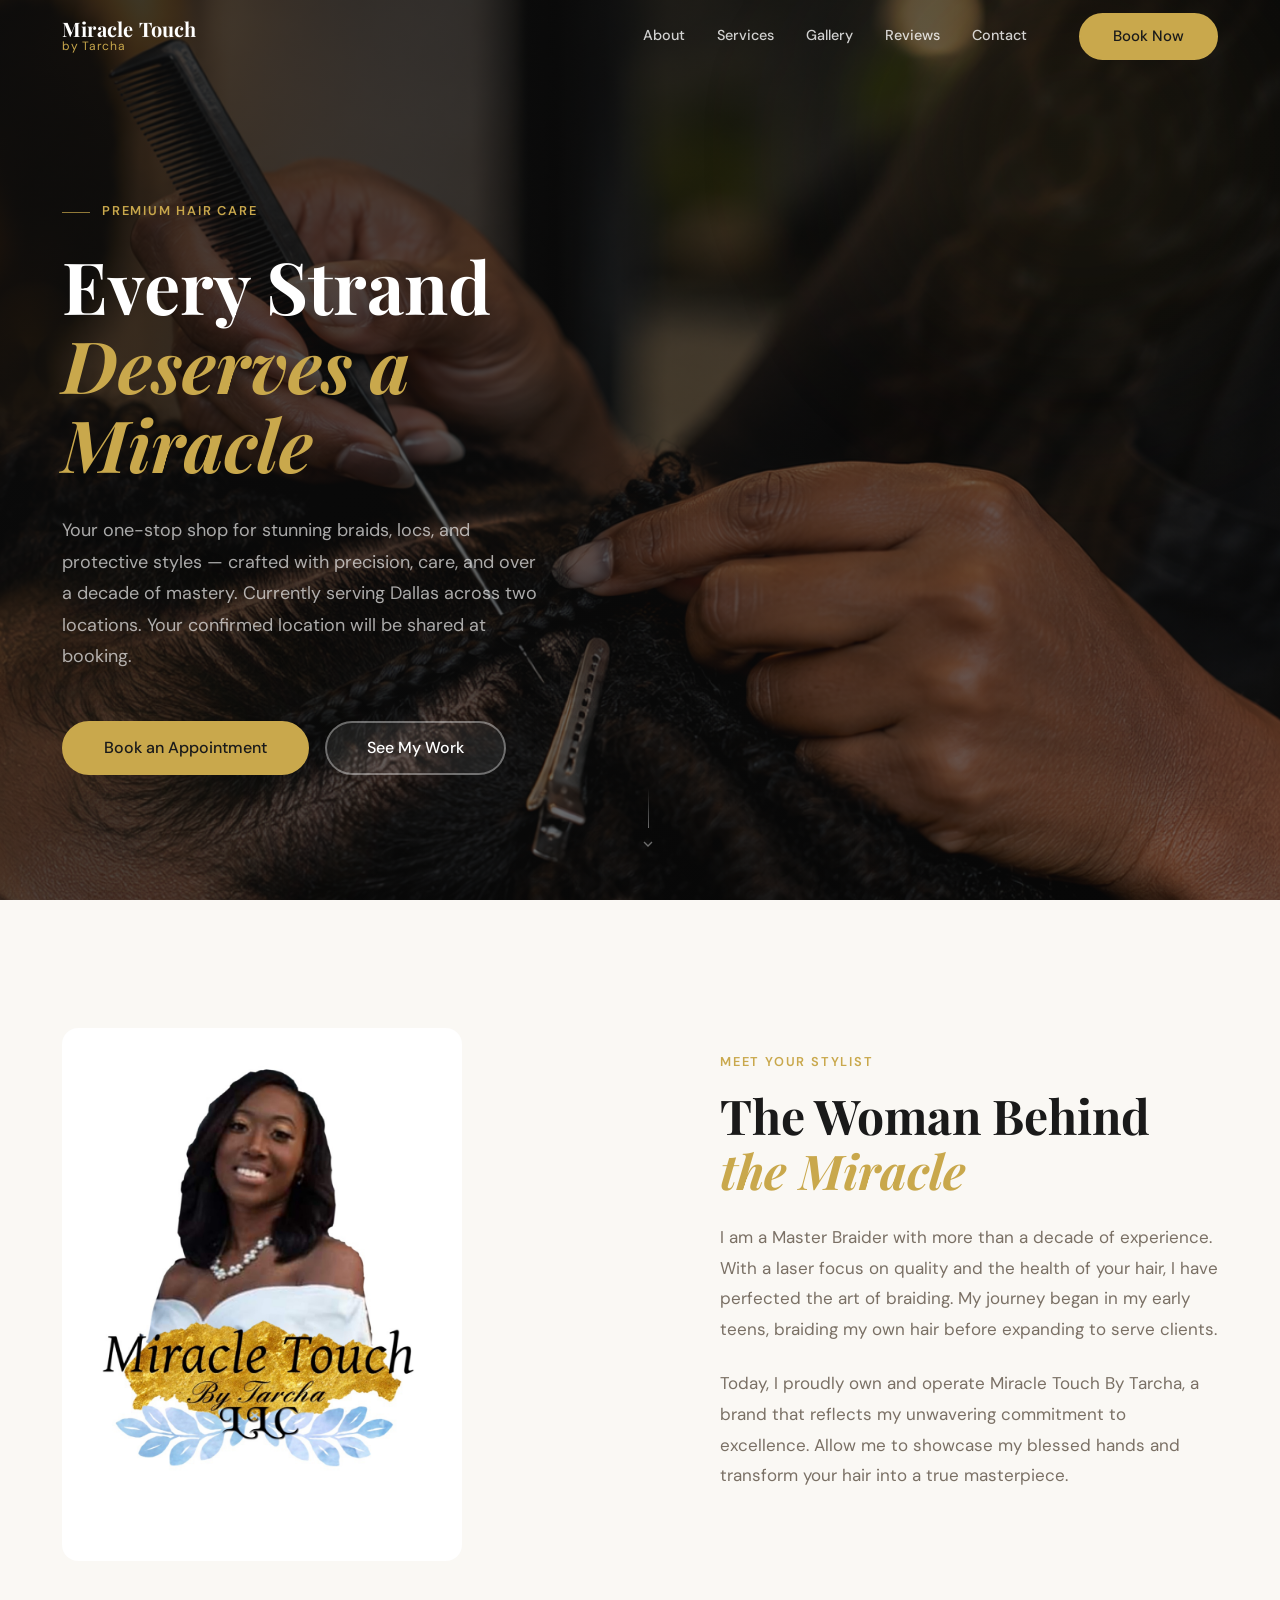
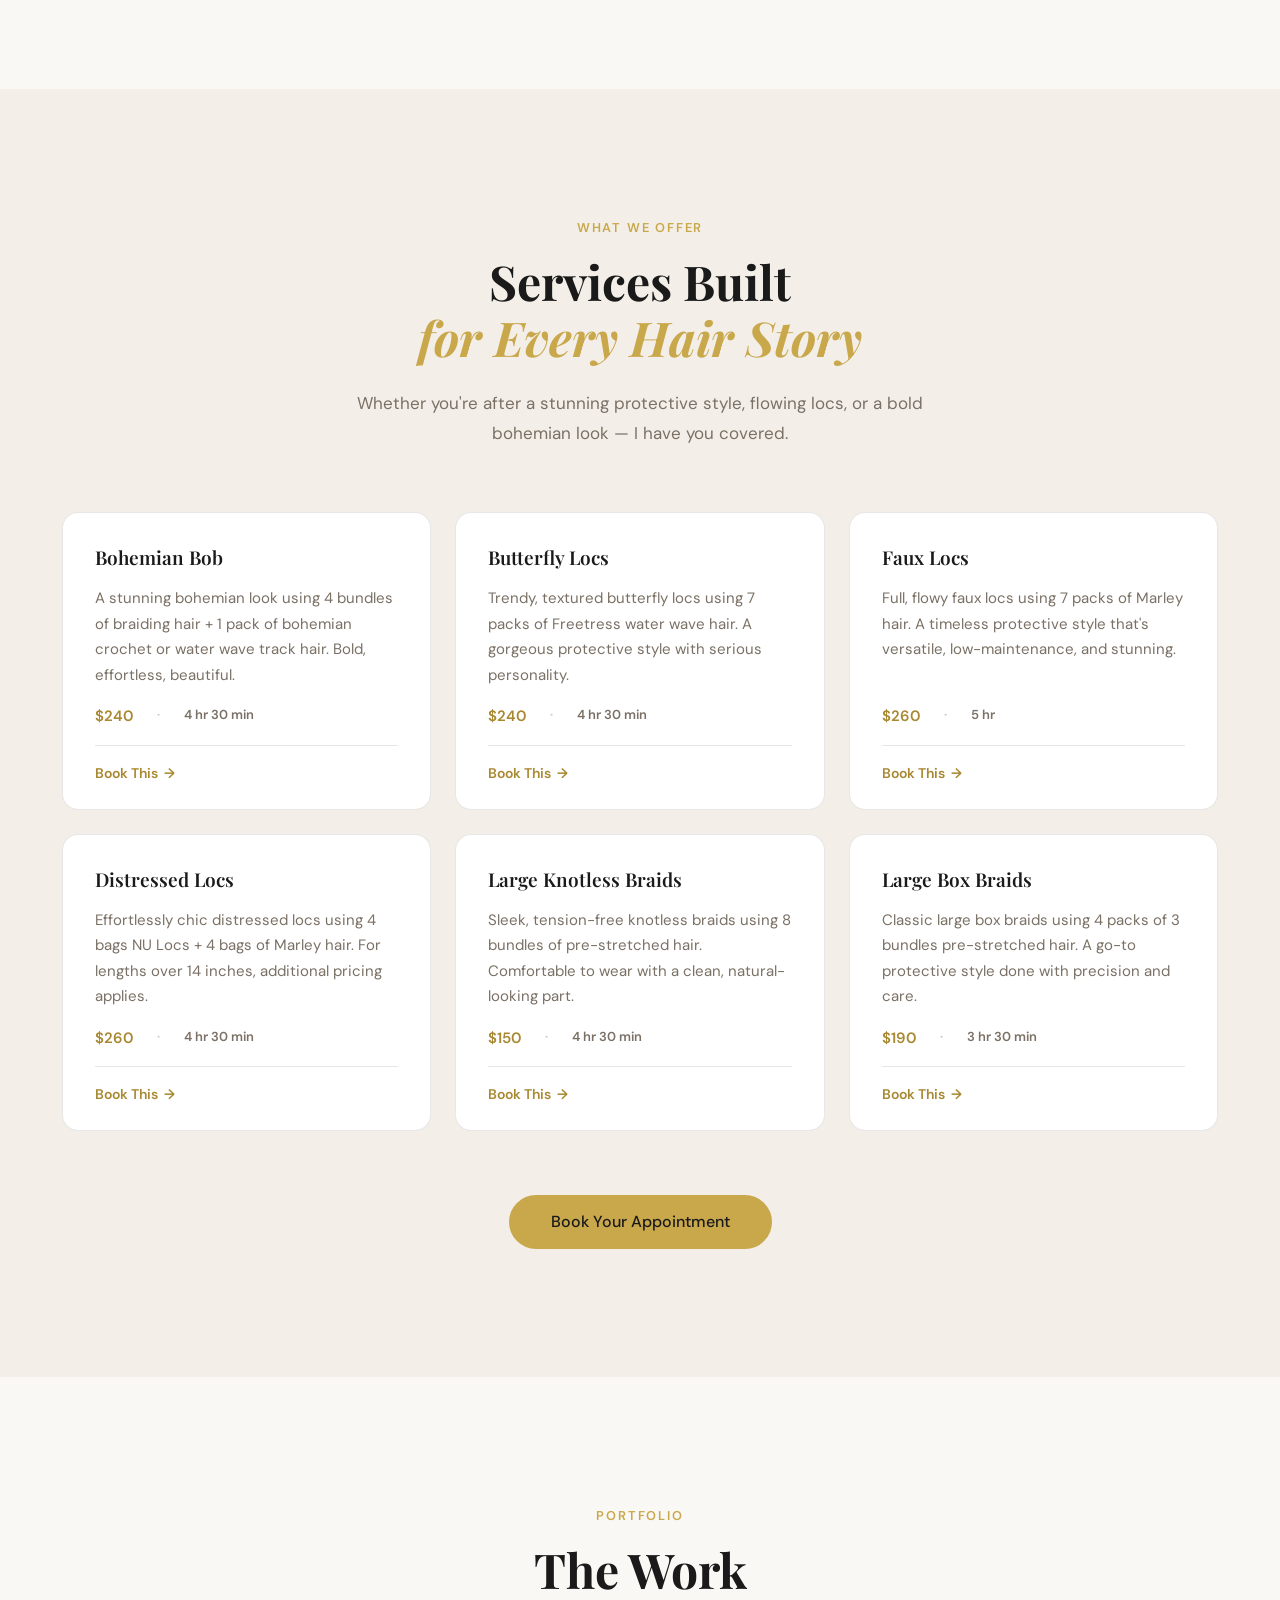
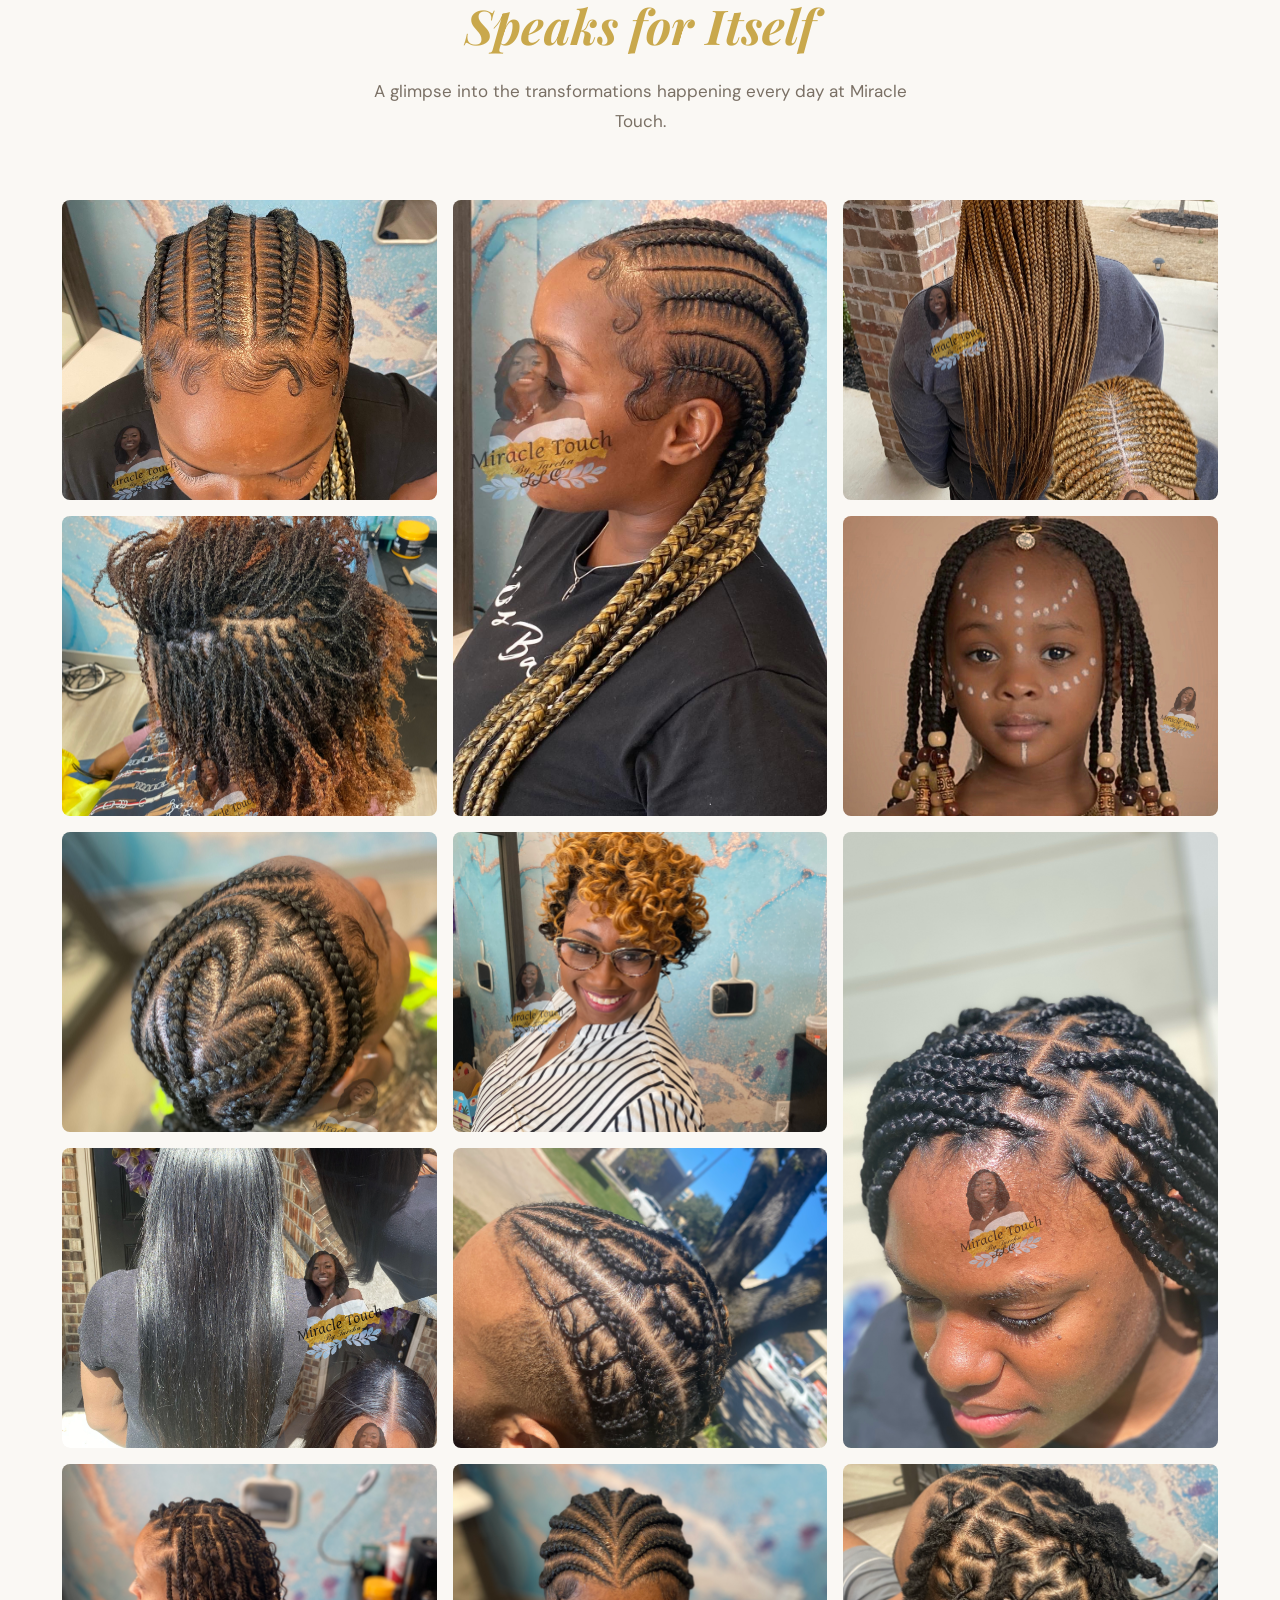
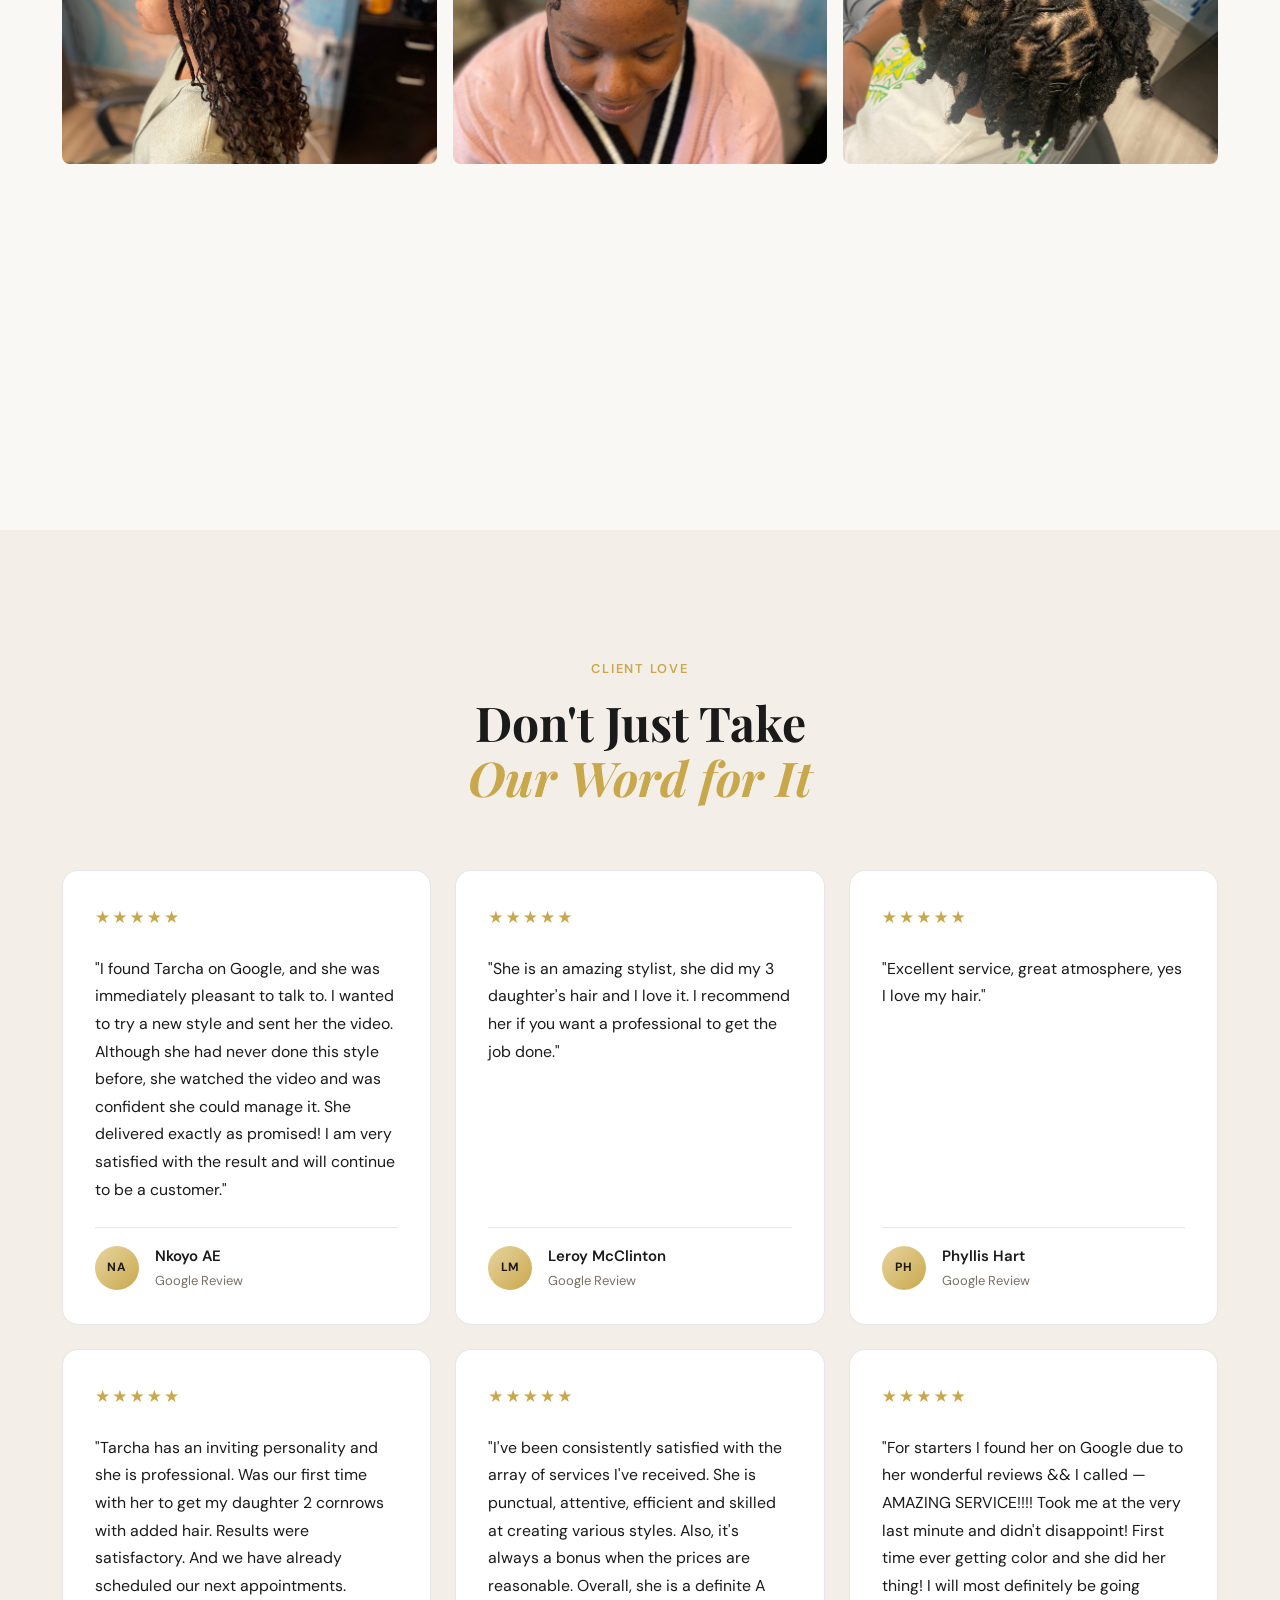
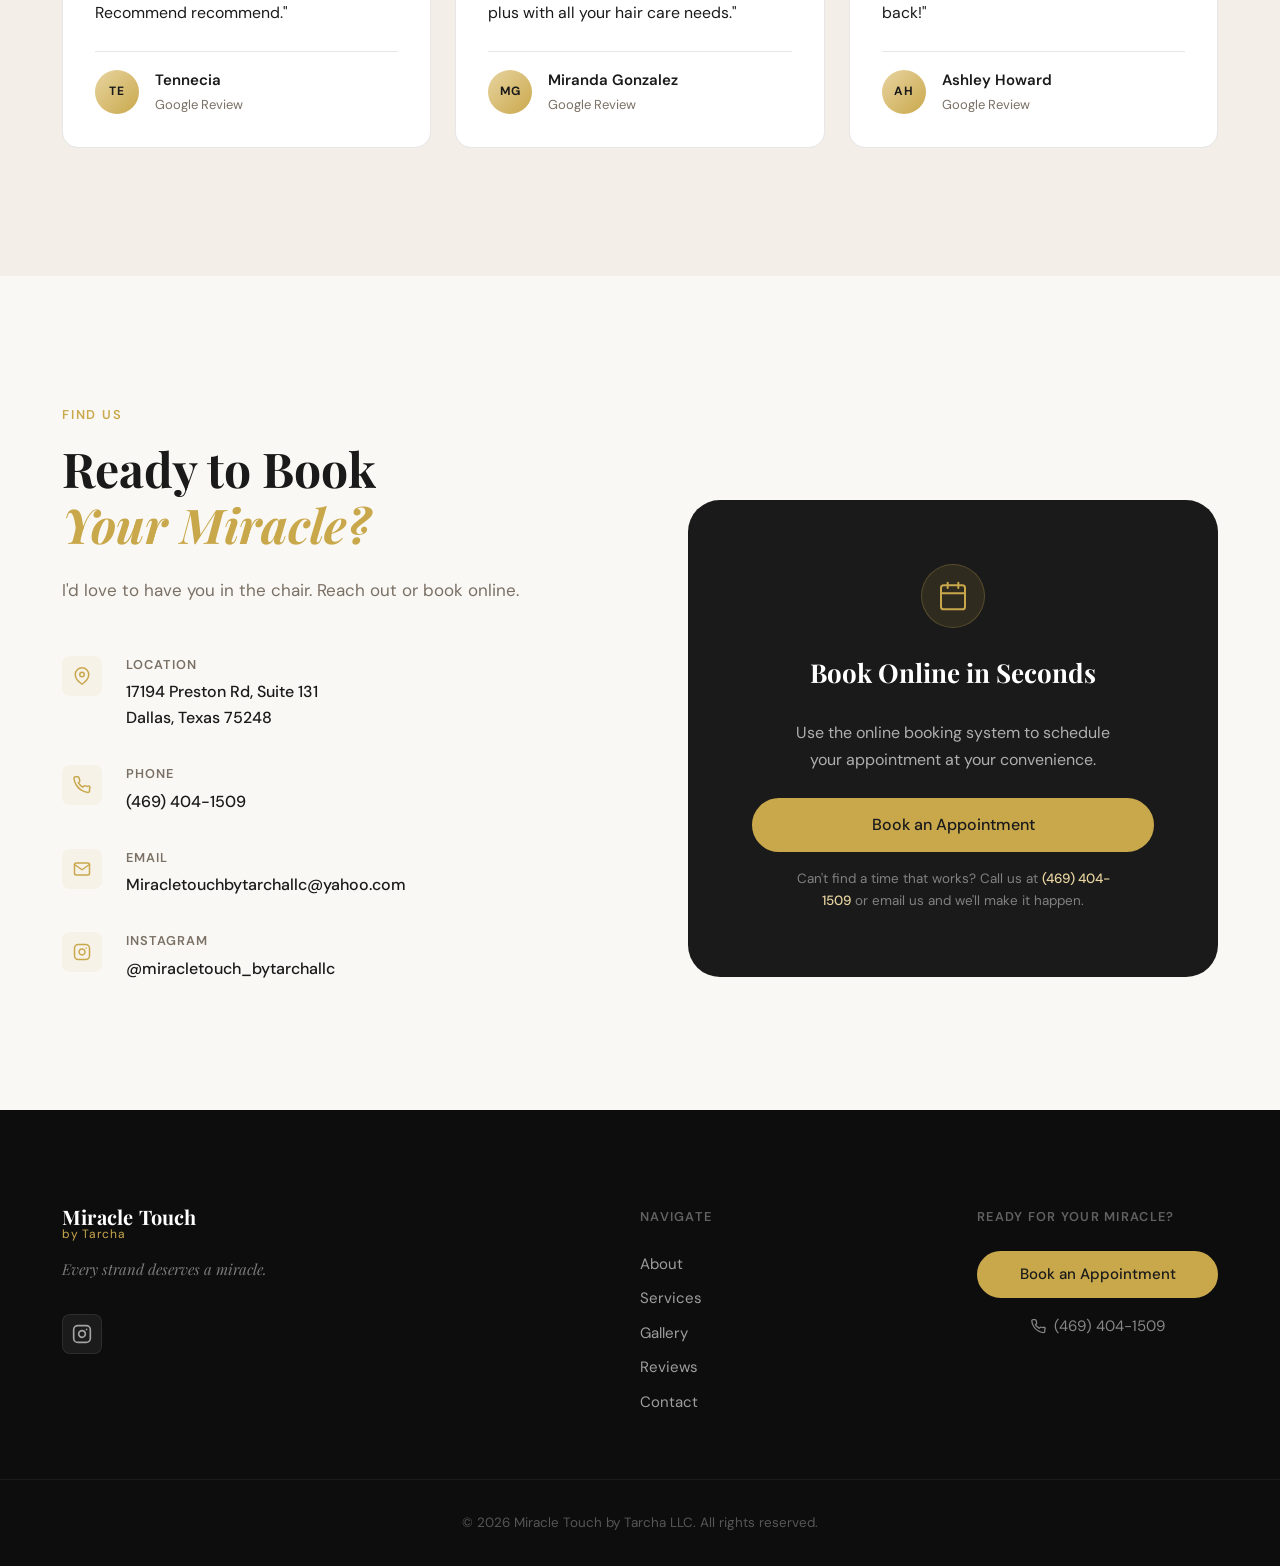
==== index.html @ d5fb94b2 "added site" ====
<!DOCTYPE html>
<html lang="en">
<head>
  <meta charset="UTF-8">
  <meta name="viewport" content="width=device-width, initial-scale=1.0">
  <meta name="description" content="Miracle Touch by Tarcha LLC — Premium hair salon in Dallas, TX. Expert cuts, color, braids &amp; more. Book your appointment today.">
  <title>Miracle Touch by Tarcha LLC | Hair Salon — Dallas, TX</title>
  <link rel="preconnect" href="https://fonts.googleapis.com">
  <link rel="preconnect" href="https://fonts.gstatic.com" crossorigin>
  <link href="https://fonts.googleapis.com/css2?family=Playfair+Display:ital,wght@0,400;0,600;0,700;1,400;1,600&family=DM+Sans:opsz,wght@9..40,300;9..40,400;9..40,500;9..40,600&display=swap" rel="stylesheet">
  <link rel="stylesheet" href="css/main.css">
</head>
<body>

  <!-- NAV -->
  <header class="nav" id="nav">
    <div class="nav__container container">
      <a href="#home" class="nav__logo">
        <span class="nav__logo-primary">Miracle Touch</span>
        <span class="nav__logo-sub">by Tarcha</span>
      </a>
      <nav class="nav__menu" id="nav-menu" aria-label="Main navigation">
        <ul class="nav__list">
          <li><a href="#about" class="nav__link">About</a></li>
          <li><a href="#services" class="nav__link">Services</a></li>
          <li><a href="#gallery" class="nav__link">Gallery</a></li>
          <li><a href="#testimonials" class="nav__link">Reviews</a></li>
          <li><a href="#contact" class="nav__link">Contact</a></li>
        </ul>
        <a href="https://book.squareup.com/appointments/03d19aoiflfs8i/location/LYVJ64PV642Y1/services?buttonTextColor=000000&color=e8b4b8&locale=en&referrer=so" class="btn btn--primary nav__cta" target="_blank" rel="noopener">Book Now</a>
      </nav>
      <button class="nav__hamburger" id="nav-toggle" aria-label="Open menu" aria-expanded="false" aria-controls="nav-menu">
        <span></span><span></span><span></span>
      </button>
    </div>
    <div class="nav__overlay" id="nav-overlay" aria-hidden="true"></div>
  </header>

  <main id="main-content">

    <!-- HERO -->
    <section class="hero" id="home" aria-label="Welcome">
      <div class="hero__bg" aria-hidden="true">
        <div class="hero__orb hero__orb--1"></div>
        <div class="hero__orb hero__orb--2"></div>
      </div>
      <div class="container hero__container">
        <div class="hero__content">
          <p class="hero__eyebrow">Premium Hair Care</p>
          <h1 class="hero__headline">
            Every Strand<br>
            <em>Deserves a Miracle</em>
          </h1>
          <p class="hero__sub">Your one-stop shop for stunning braids, locs, and protective styles — crafted with precision, care, and over a decade of mastery. Currently serving Dallas across two locations. Your confirmed location will be shared at booking.</p>
          <div class="hero__actions">
            <a href="https://book.squareup.com/appointments/03d19aoiflfs8i/location/LYVJ64PV642Y1/services?buttonTextColor=000000&color=e8b4b8&locale=en&referrer=so" class="btn btn--primary btn--lg" target="_blank" rel="noopener">Book an Appointment</a>
            <a href="#gallery" class="btn btn--ghost btn--lg">See My Work</a>
          </div>
        </div>
      </div>
      <a href="#about" class="hero__scroll" aria-label="Scroll to about section">
        <div class="hero__scroll-line"></div>
        <svg width="16" height="16" viewBox="0 0 24 24" fill="none" stroke="currentColor" stroke-width="2" aria-hidden="true">
          <polyline points="6 9 12 15 18 9"/>
        </svg>
      </a>
    </section>

    <!-- ABOUT -->
    <section class="about section" id="about">
      <div class="container about__container">
        <div class="about__visual fade-in">
          <div class="about__frame">
            <img src="images/gallery/miracletouch.jpg" alt="Tarcha, Master Braider and owner of Miracle Touch" class="about__photo">
          </div>
        </div>
        <div class="about__content fade-in">
          <span class="section__eyebrow">Meet Your Stylist</span>
          <h2 class="section__title">The Woman Behind<br><em>the Miracle</em></h2>
          <p class="about__text">I am a Master Braider with more than a decade of experience. With a laser focus on quality and the health of your hair, I have perfected the art of braiding. My journey began in my early teens, braiding my own hair before expanding to serve clients.</p>
          <p class="about__text">Today, I proudly own and operate Miracle Touch By Tarcha, a brand that reflects my unwavering commitment to excellence. Allow me to showcase my blessed hands and transform your hair into a true masterpiece.</p>
        </div>
      </div>
    </section>

    <!-- SERVICES -->
    <section class="services section section--alt" id="services">
      <div class="container">
        <div class="section__header fade-in">
          <span class="section__eyebrow">What We Offer</span>
          <h2 class="section__title">Services Built<br><em>for Every Hair Story</em></h2>
          <p class="section__sub">Whether you're after a stunning protective style, flowing locs, or a bold bohemian look — I have you covered.</p>
        </div>
        <div class="services__grid">

          <div class="service-card fade-in">
            <h3 class="service-card__title">Bohemian Bob</h3>
            <p class="service-card__desc">A stunning bohemian look using 4 bundles of braiding hair + 1 pack of bohemian crochet or water wave track hair. Bold, effortless, beautiful.</p>
            <div class="service-card__meta"><span>$240</span><span>4 hr 30 min</span></div>
            <a href="https://book.squareup.com/appointments/03d19aoiflfs8i/location/LYVJ64PV642Y1/services?buttonTextColor=000000&color=e8b4b8&locale=en&referrer=so" class="service-card__link" target="_blank" rel="noopener">Book This <span aria-hidden="true">→</span></a>
          </div>

          <div class="service-card fade-in">
            <h3 class="service-card__title">Butterfly Locs</h3>
            <p class="service-card__desc">Trendy, textured butterfly locs using 7 packs of Freetress water wave hair. A gorgeous protective style with serious personality.</p>
            <div class="service-card__meta"><span>$240</span><span>4 hr 30 min</span></div>
            <a href="https://book.squareup.com/appointments/03d19aoiflfs8i/location/LYVJ64PV642Y1/services?buttonTextColor=000000&color=e8b4b8&locale=en&referrer=so" class="service-card__link" target="_blank" rel="noopener">Book This <span aria-hidden="true">→</span></a>
          </div>

          <div class="service-card fade-in">
            <h3 class="service-card__title">Faux Locs</h3>
            <p class="service-card__desc">Full, flowy faux locs using 7 packs of Marley hair. A timeless protective style that's versatile, low-maintenance, and stunning.</p>
            <div class="service-card__meta"><span>$260</span><span>5 hr</span></div>
            <a href="https://book.squareup.com/appointments/03d19aoiflfs8i/location/LYVJ64PV642Y1/services?buttonTextColor=000000&color=e8b4b8&locale=en&referrer=so" class="service-card__link" target="_blank" rel="noopener">Book This <span aria-hidden="true">→</span></a>
          </div>

          <div class="service-card fade-in">
            <h3 class="service-card__title">Distressed Locs</h3>
            <p class="service-card__desc">Effortlessly chic distressed locs using 4 bags NU Locs + 4 bags of Marley hair. For lengths over 14 inches, additional pricing applies.</p>
            <div class="service-card__meta"><span>$260</span><span>4 hr 30 min</span></div>
            <a href="https://book.squareup.com/appointments/03d19aoiflfs8i/location/LYVJ64PV642Y1/services?buttonTextColor=000000&color=e8b4b8&locale=en&referrer=so" class="service-card__link" target="_blank" rel="noopener">Book This <span aria-hidden="true">→</span></a>
          </div>

          <div class="service-card fade-in">
            <h3 class="service-card__title">Large Knotless Braids</h3>
            <p class="service-card__desc">Sleek, tension-free knotless braids using 8 bundles of pre-stretched hair. Comfortable to wear with a clean, natural-looking part.</p>
            <div class="service-card__meta"><span>$150</span><span>4 hr 30 min</span></div>
            <a href="https://book.squareup.com/appointments/03d19aoiflfs8i/location/LYVJ64PV642Y1/services?buttonTextColor=000000&color=e8b4b8&locale=en&referrer=so" class="service-card__link" target="_blank" rel="noopener">Book This <span aria-hidden="true">→</span></a>
          </div>

          <div class="service-card fade-in">
            <h3 class="service-card__title">Large Box Braids</h3>
            <p class="service-card__desc">Classic large box braids using 4 packs of 3 bundles pre-stretched hair. A go-to protective style done with precision and care.</p>
            <div class="service-card__meta"><span>$190</span><span>3 hr 30 min</span></div>
            <a href="https://book.squareup.com/appointments/03d19aoiflfs8i/location/LYVJ64PV642Y1/services?buttonTextColor=000000&color=e8b4b8&locale=en&referrer=so" class="service-card__link" target="_blank" rel="noopener">Book This <span aria-hidden="true">→</span></a>
          </div>

        </div>
        <div class="services__footer fade-in">
          <a href="https://book.squareup.com/appointments/03d19aoiflfs8i/location/LYVJ64PV642Y1/services?buttonTextColor=000000&color=e8b4b8&locale=en&referrer=so" class="btn btn--primary btn--lg" target="_blank" rel="noopener">Book Your Appointment</a>
        </div>
      </div>
    </section>

    <!-- GALLERY -->
    <section class="gallery section" id="gallery">
      <div class="container">
        <div class="section__header fade-in">
          <span class="section__eyebrow">Portfolio</span>
          <h2 class="section__title">The Work<br><em>Speaks for Itself</em></h2>
          <p class="section__sub">A glimpse into the transformations happening every day at Miracle Touch.</p>
        </div>
        <div class="gallery__grid" id="gallery-grid">
          <div class="gallery__item">
            <img src="images/gallery/miracletouch1.jpeg" alt="Hair style by Miracle Touch" loading="lazy">
            <div class="gallery__overlay"><span>Style by Tarcha</span></div>
          </div>
          <div class="gallery__item gallery__item--tall">
            <img src="images/gallery/miracletouch2.jpeg" alt="Hair style by Miracle Touch" loading="lazy">
            <div class="gallery__overlay"><span>Style by Tarcha</span></div>
          </div>
          <div class="gallery__item">
            <img src="images/gallery/miracletouch3.jpeg" alt="Hair style by Miracle Touch" loading="lazy">
            <div class="gallery__overlay"><span>Style by Tarcha</span></div>
          </div>
          <div class="gallery__item">
            <img src="images/gallery/miracletouch4.jpeg" alt="Hair style by Miracle Touch" loading="lazy">
            <div class="gallery__overlay"><span>Style by Tarcha</span></div>
          </div>
          <div class="gallery__item">
            <img src="images/gallery/miracletouch5.jpeg" alt="Hair style by Miracle Touch" loading="lazy">
            <div class="gallery__overlay"><span>Style by Tarcha</span></div>
          </div>
          <div class="gallery__item">
            <img src="images/gallery/miracletouch6.jpeg" alt="Hair style by Miracle Touch" loading="lazy">
            <div class="gallery__overlay"><span>Style by Tarcha</span></div>
          </div>
          <div class="gallery__item">
            <img src="images/gallery/miracletouch7.jpeg" alt="Hair style by Miracle Touch" loading="lazy">
            <div class="gallery__overlay"><span>Style by Tarcha</span></div>
          </div>
          <div class="gallery__item gallery__item--tall">
            <img src="images/gallery/miracletouch8.jpeg" alt="Hair style by Miracle Touch" loading="lazy">
            <div class="gallery__overlay"><span>Style by Tarcha</span></div>
          </div>
          <div class="gallery__item">
            <img src="images/gallery/miracletouch9.jpeg" alt="Hair style by Miracle Touch" loading="lazy">
            <div class="gallery__overlay"><span>Style by Tarcha</span></div>
          </div>
          <div class="gallery__item">
            <img src="images/gallery/miracletouch10.jpeg" alt="Hair style by Miracle Touch" loading="lazy">
            <div class="gallery__overlay"><span>Style by Tarcha</span></div>
          </div>
          <div class="gallery__item">
            <img src="images/gallery/miracletouch11.jpeg" alt="Hair style by Miracle Touch" loading="lazy">
            <div class="gallery__overlay"><span>Style by Tarcha</span></div>
          </div>
          <div class="gallery__item">
            <img src="images/gallery/miracletouch12.jpeg" alt="Hair style by Miracle Touch" loading="lazy">
            <div class="gallery__overlay"><span>Style by Tarcha</span></div>
          </div>
          <div class="gallery__item">
            <img src="images/gallery/miracletouch13.jpeg" alt="Hair style by Miracle Touch" loading="lazy">
            <div class="gallery__overlay"><span>Style by Tarcha</span></div>
          </div>
        </div>
        <div class="gallery__footer fade-in">
          <a href="https://book.squareup.com/appointments/03d19aoiflfs8i/location/LYVJ64PV642Y1/services?buttonTextColor=000000&color=e8b4b8&locale=en&referrer=so" class="btn btn--primary btn--lg" target="_blank" rel="noopener">Book Your Appointment</a>
          <p>Follow us on Instagram for daily inspiration</p>
          <a href="https://www.instagram.com/miracletouch_bytarchallc/" class="btn btn--outline-dark" target="_blank" rel="noopener">@miracletouch_bytarchallc</a>
        </div>
      </div>
    </section>

    <!-- TESTIMONIALS -->
    <section class="testimonials section section--alt" id="testimonials">
      <div class="container">
        <div class="section__header fade-in">
          <span class="section__eyebrow">Client Love</span>
          <h2 class="section__title">Don't Just Take<br><em>Our Word for It</em></h2>
        </div>
        <div class="testimonials__grid">

          <article class="review-card fade-in">
            <div class="review-card__stars" aria-label="5 out of 5 stars">★★★★★</div>
            <blockquote>"I found Tarcha on Google, and she was immediately pleasant to talk to. I wanted to try a new style and sent her the video. Although she had never done this style before, she watched the video and was confident she could manage it. She delivered exactly as promised! I am very satisfied with the result and will continue to be a customer."</blockquote>
            <footer class="review-card__author">
              <div class="review-card__avatar" aria-hidden="true">NA</div>
              <div>
                <strong>Nkoyo AE</strong>
                <span>Google Review</span>
              </div>
            </footer>
          </article>

          <article class="review-card fade-in">
            <div class="review-card__stars" aria-label="5 out of 5 stars">★★★★★</div>
            <blockquote>"She is an amazing stylist, she did my 3 daughter's hair and I love it. I recommend her if you want a professional to get the job done."</blockquote>
            <footer class="review-card__author">
              <div class="review-card__avatar" aria-hidden="true">LM</div>
              <div>
                <strong>Leroy McClinton</strong>
                <span>Google Review</span>
              </div>
            </footer>
          </article>

          <article class="review-card fade-in">
            <div class="review-card__stars" aria-label="5 out of 5 stars">★★★★★</div>
            <blockquote>"Excellent service, great atmosphere, yes I love my hair."</blockquote>
            <footer class="review-card__author">
              <div class="review-card__avatar" aria-hidden="true">PH</div>
              <div>
                <strong>Phyllis Hart</strong>
                <span>Google Review</span>
              </div>
            </footer>
          </article>

          <article class="review-card fade-in">
            <div class="review-card__stars" aria-label="5 out of 5 stars">★★★★★</div>
            <blockquote>"Tarcha has an inviting personality and she is professional. Was our first time with her to get my daughter 2 cornrows with added hair. Results were satisfactory. And we have already scheduled our next appointments. Recommend recommend."</blockquote>
            <footer class="review-card__author">
              <div class="review-card__avatar" aria-hidden="true">TE</div>
              <div>
                <strong>Tennecia</strong>
                <span>Google Review</span>
              </div>
            </footer>
          </article>

          <article class="review-card fade-in">
            <div class="review-card__stars" aria-label="5 out of 5 stars">★★★★★</div>
            <blockquote>"I've been consistently satisfied with the array of services I've received. She is punctual, attentive, efficient and skilled at creating various styles. Also, it's always a bonus when the prices are reasonable. Overall, she is a definite A plus with all your hair care needs."</blockquote>
            <footer class="review-card__author">
              <div class="review-card__avatar" aria-hidden="true">MG</div>
              <div>
                <strong>Miranda Gonzalez</strong>
                <span>Google Review</span>
              </div>
            </footer>
          </article>

          <article class="review-card fade-in">
            <div class="review-card__stars" aria-label="5 out of 5 stars">★★★★★</div>
            <blockquote>"For starters I found her on Google due to her wonderful reviews &amp;&amp; I called — AMAZING SERVICE!!!! Took me at the very last minute and didn't disappoint! First time ever getting color and she did her thing! I will most definitely be going back!"</blockquote>
            <footer class="review-card__author">
              <div class="review-card__avatar" aria-hidden="true">AH</div>
              <div>
                <strong>Ashley Howard</strong>
                <span>Google Review</span>
              </div>
            </footer>
          </article>

        </div>
      </div>
    </section>

    <!-- CONTACT -->
    <section class="contact section" id="contact">
      <div class="container contact__container">

        <div class="contact__info fade-in">
          <span class="section__eyebrow">Find Us</span>
          <h2 class="section__title">Ready to Book<br><em>Your Miracle?</em></h2>
          <p class="contact__lead">I'd love to have you in the chair. Reach out or book online.</p>
          <ul class="contact__list">
            <li class="contact__item">
              <div class="contact__icon" aria-hidden="true">
                <svg width="18" height="18" viewBox="0 0 24 24" fill="none" stroke="currentColor" stroke-width="2" stroke-linecap="round" stroke-linejoin="round">
                  <path d="M21 10c0 7-9 13-9 13s-9-6-9-13a9 9 0 0 1 18 0z"/>
                  <circle cx="12" cy="10" r="3"/>
                </svg>
              </div>
              <div>
                <strong>Location</strong>
                <a href="https://maps.google.com/?q=17194+Preston+Rd+Suite+131+Dallas+TX+75248" target="_blank" rel="noopener">
                  17194 Preston Rd, Suite 131<br>Dallas, Texas 75248
                </a>
              </div>
            </li>
            <li class="contact__item">
              <div class="contact__icon" aria-hidden="true">
                <svg width="18" height="18" viewBox="0 0 24 24" fill="none" stroke="currentColor" stroke-width="2" stroke-linecap="round" stroke-linejoin="round">
                  <path d="M22 16.92v3a2 2 0 0 1-2.18 2 19.79 19.79 0 0 1-8.63-3.07A19.5 19.5 0 0 1 4.39 12a19.79 19.79 0 0 1-3.07-8.67A2 2 0 0 1 3.22 1h3a2 2 0 0 1 2 1.72c.127.96.361 1.903.7 2.81a2 2 0 0 1-.45 2.11L7.09 8.91a16 16 0 0 0 6 6l1.27-1.27a2 2 0 0 1 2.11-.45c.907.339 1.85.573 2.81.7A2 2 0 0 1 22 16.92z"/>
                </svg>
              </div>
              <div>
                <strong>Phone</strong>
                <a href="tel:+14694041509">(469) 404-1509</a>
              </div>
            </li>
            <li class="contact__item">
              <div class="contact__icon" aria-hidden="true">
                <svg width="18" height="18" viewBox="0 0 24 24" fill="none" stroke="currentColor" stroke-width="2" stroke-linecap="round" stroke-linejoin="round">
                  <path d="M4 4h16c1.1 0 2 .9 2 2v12c0 1.1-.9 2-2 2H4c-1.1 0-2-.9-2-2V6c0-1.1.9-2 2-2z"/>
                  <polyline points="22,6 12,13 2,6"/>
                </svg>
              </div>
              <div>
                <strong>Email</strong>
                <a href="mailto:Miracletouchbytarchallc@yahoo.com">Miracletouchbytarchallc@yahoo.com</a>
              </div>
            </li>
            <li class="contact__item">
              <div class="contact__icon" aria-hidden="true">
                <svg width="18" height="18" viewBox="0 0 24 24" fill="none" stroke="currentColor" stroke-width="2" stroke-linecap="round" stroke-linejoin="round">
                  <rect x="2" y="2" width="20" height="20" rx="5" ry="5"/>
                  <path d="M16 11.37A4 4 0 1 1 12.63 8 4 4 0 0 1 16 11.37z"/>
                  <line x1="17.5" y1="6.5" x2="17.51" y2="6.5"/>
                </svg>
              </div>
              <div>
                <strong>Instagram</strong>
                <a href="https://www.instagram.com/miracletouch_bytarchallc/" target="_blank" rel="noopener">@miracletouch_bytarchallc</a>
              </div>
            </li>
          </ul>
        </div>

        <div class="contact__book fade-in">
          <div class="contact__book-card">
            <div class="contact__book-icon" aria-hidden="true">
              <svg width="32" height="32" viewBox="0 0 24 24" fill="none" stroke="currentColor" stroke-width="1.5" stroke-linecap="round" stroke-linejoin="round">
                <rect x="3" y="4" width="18" height="18" rx="2" ry="2"/>
                <line x1="16" y1="2" x2="16" y2="6"/>
                <line x1="8" y1="2" x2="8" y2="6"/>
                <line x1="3" y1="10" x2="21" y2="10"/>
              </svg>
            </div>
            <h3>Book Online in Seconds</h3>
            <p>Use the online booking system to schedule your appointment at your convenience.</p>
            <a href="https://book.squareup.com/appointments/03d19aoiflfs8i/location/LYVJ64PV642Y1/services?buttonTextColor=000000&color=e8b4b8&locale=en&referrer=so" class="btn btn--primary btn--lg btn--block" target="_blank" rel="noopener">Book an Appointment</a>
            <p class="contact__book-note">Can't find a time that works? Call us at <a href="tel:+14694041509">(469) 404-1509</a> or email us and we'll make it happen.</p>
          </div>
        </div>

      </div>
    </section>

  </main>

  <!-- FOOTER -->
  <footer class="footer" role="contentinfo">
    <div class="footer__main">
      <div class="container footer__container">
        <div class="footer__brand">
          <a href="#home" class="footer__logo">
            <span class="nav__logo-primary">Miracle Touch</span>
            <span class="nav__logo-sub">by Tarcha</span>
          </a>
          <p class="footer__tagline">Every strand deserves a miracle.</p>
          <div class="footer__social">
            <a href="https://www.instagram.com/miracletouch_bytarchallc/" target="_blank" rel="noopener" aria-label="Miracle Touch on Instagram">
              <svg width="20" height="20" viewBox="0 0 24 24" fill="none" stroke="currentColor" stroke-width="2" stroke-linecap="round" stroke-linejoin="round" aria-hidden="true">
                <rect x="2" y="2" width="20" height="20" rx="5" ry="5"/>
                <path d="M16 11.37A4 4 0 1 1 12.63 8 4 4 0 0 1 16 11.37z"/>
                <line x1="17.5" y1="6.5" x2="17.51" y2="6.5"/>
              </svg>
            </a>
          </div>
        </div>
        <nav class="footer__nav" aria-label="Footer navigation">
          <h4>Navigate</h4>
          <ul>
            <li><a href="#about">About</a></li>
            <li><a href="#services">Services</a></li>
            <li><a href="#gallery">Gallery</a></li>
            <li><a href="#testimonials">Reviews</a></li>
            <li><a href="#contact">Contact</a></li>
          </ul>
        </nav>
        <div class="footer__cta">
          <h4>Ready for your miracle?</h4>
          <a href="https://book.squareup.com/appointments/03d19aoiflfs8i/location/LYVJ64PV642Y1/services?buttonTextColor=000000&color=e8b4b8&locale=en&referrer=so" class="btn btn--primary" target="_blank" rel="noopener">Book an Appointment</a>
          <a href="tel:+14694041509" class="footer__phone">
            <svg width="15" height="15" viewBox="0 0 24 24" fill="none" stroke="currentColor" stroke-width="2" stroke-linecap="round" stroke-linejoin="round" aria-hidden="true">
              <path d="M22 16.92v3a2 2 0 0 1-2.18 2 19.79 19.79 0 0 1-8.63-3.07A19.5 19.5 0 0 1 4.39 12a19.79 19.79 0 0 1-3.07-8.67A2 2 0 0 1 3.22 1h3a2 2 0 0 1 2 1.72c.127.96.361 1.903.7 2.81a2 2 0 0 1-.45 2.11L7.09 8.91a16 16 0 0 0 6 6l1.27-1.27a2 2 0 0 1 2.11-.45c.907.339 1.85.573 2.81.7A2 2 0 0 1 22 16.92z"/>
            </svg>
            (469) 404-1509
          </a>
        </div>
      </div>
    </div>
    <div class="footer__bottom">
      <div class="container">
        <p>&copy; 2026 Miracle Touch by Tarcha LLC. All rights reserved.</p>
      </div>
    </div>
  </footer>

  <!-- LIGHTBOX -->
  <div class="lightbox" id="lightbox" role="dialog" aria-modal="true" aria-label="Image viewer" hidden>
    <button class="lightbox__close" id="lightbox-close" aria-label="Close image viewer">
      <svg width="22" height="22" viewBox="0 0 24 24" fill="none" stroke="currentColor" stroke-width="2.5" aria-hidden="true">
        <line x1="18" y1="6" x2="6" y2="18"/><line x1="6" y1="6" x2="18" y2="18"/>
      </svg>
    </button>
    <figure class="lightbox__figure">
      <img class="lightbox__img" id="lightbox-img" src="" alt="">
      <figcaption class="lightbox__caption" id="lightbox-caption"></figcaption>
    </figure>
  </div>
  <div class="lightbox__backdrop" id="lightbox-backdrop" hidden></div>

  <script src="js/gallery.js"></script>
  <script src="js/main.js"></script>
</body>
</html>
---- css/main.css ----
﻿*,*::before,*::after{box-sizing:border-box;margin:0;padding:0}html{scroll-behavior:smooth;-webkit-text-size-adjust:100%}body{font-family:"DM Sans",system-ui,-apple-system,sans-serif;font-size:1rem;line-height:1.65;color:#1a1a1a;background:#faf8f4;-webkit-font-smoothing:antialiased;-moz-osx-font-smoothing:grayscale;overflow-x:hidden}img{display:block;max-width:100%;height:auto}a{color:inherit;text-decoration:none;transition:color 180ms ease}ul,ol{list-style:none}button{font-family:inherit;border:none;background:none;cursor:pointer}.container{max-width:1220px;margin:0 auto;padding:0 clamp(1.25rem,4vw,2rem)}.section{padding:6rem 0}@media(min-width: 1024px){.section{padding:8rem 0}}.section--alt{background:#f3efe8}.section__eyebrow{display:block;font-size:.8rem;font-weight:600;letter-spacing:.14em;text-transform:uppercase;color:#c9a84c;margin-bottom:1rem}.section__title{font-family:"Playfair Display",Georgia,serif;font-size:clamp(2rem,4vw,3rem);font-weight:700;line-height:1.15;color:#1a1a1a;margin-bottom:1.5rem}.section__title em{font-style:italic;color:#c9a84c}.section__sub{font-size:1.0625rem;color:#7a7065;line-height:1.75;max-width:580px}.section__header{text-align:center;margin-bottom:clamp(3rem,5vw,4.5rem)}.section__header .section__sub{margin:0 auto}.btn{display:inline-flex;align-items:center;justify-content:center;gap:.5rem;padding:.875rem 2rem;border-radius:9999px;font-family:"DM Sans",system-ui,-apple-system,sans-serif;font-size:.9375rem;font-weight:500;line-height:1;text-decoration:none;cursor:pointer;border:2px solid rgba(0,0,0,0);transition:background 300ms ease,color 300ms ease,border-color 300ms ease,transform 300ms ease,box-shadow 300ms ease;white-space:nowrap}.btn:focus-visible{outline:3px solid #c9a84c;outline-offset:3px}.btn--primary{background:#c9a84c;color:#1a1a1a;border-color:#c9a84c}.btn--primary:hover{background:#a88830;border-color:#a88830;transform:translateY(-2px);box-shadow:0 8px 24px rgba(201,168,76,.35)}.btn--ghost{background:hsla(0,0%,100%,.08);color:#fff;border-color:hsla(0,0%,100%,.35)}.btn--ghost:hover{background:hsla(0,0%,100%,.16);border-color:hsla(0,0%,100%,.6);transform:translateY(-2px)}.btn--outline-dark{background:rgba(0,0,0,0);color:#1a1a1a;border-color:rgba(26,26,26,.1)}.btn--outline-dark:hover{border-color:#c9a84c;color:#a88830;transform:translateY(-2px)}.btn--lg{padding:1.0625rem 2.5rem;font-size:1rem}.btn--block{width:100%}@keyframes spin-slow{from{transform:translate(-50%, -50%) rotate(0deg)}to{transform:translate(-50%, -50%) rotate(360deg)}}@keyframes fade-up{from{opacity:0;transform:translateY(24px)}to{opacity:1;transform:translateY(0)}}@keyframes hero-entrance{from{opacity:0;transform:translateY(16px)}to{opacity:1;transform:translateY(0)}}.hero__eyebrow{animation:hero-entrance .6s ease .1s both}.hero__headline{animation:hero-entrance .6s ease .25s both}.hero__sub{animation:hero-entrance .6s ease .4s both}.hero__actions{animation:hero-entrance .6s ease .55s both}.hero__visual{animation:hero-entrance .8s ease .3s both}.hero__scroll{animation:hero-entrance .6s ease .8s both}.fade-in{opacity:0;transform:translateY(20px);transition:opacity .55s ease,transform .55s ease}.fade-in:nth-child(1){transition-delay:0s}.fade-in:nth-child(2){transition-delay:0.08s}.fade-in:nth-child(3){transition-delay:0.16s}.fade-in:nth-child(4){transition-delay:0.24s}.fade-in:nth-child(5){transition-delay:0.32s}.fade-in:nth-child(6){transition-delay:0.4s}.fade-in:nth-child(7){transition-delay:0.48s}.fade-in:nth-child(8){transition-delay:0.56s}.fade-in.is-visible{opacity:1;transform:translateY(0)}@media(prefers-reduced-motion: reduce){.fade-in,.hero__eyebrow,.hero__headline,.hero__sub,.hero__actions,.hero__visual,.hero__scroll{animation:none;opacity:1;transform:none;transition:none}.hero__ring{animation:none}}.nav{position:fixed;top:0;left:0;right:0;z-index:100;height:72px;transition:height 300ms ease,background 300ms ease,box-shadow 300ms ease}.nav::before{content:"";position:absolute;inset:0;width:100%;height:100%;background:rgba(0,0,0,0);transition:background 300ms ease,backdrop-filter 300ms ease}.nav.is-scrolled{height:60px}.nav.is-scrolled::before{background:rgba(13,13,13,.92);backdrop-filter:blur(12px);-webkit-backdrop-filter:blur(12px);box-shadow:0 1px 0 rgba(201,168,76,.12),0 4px 24px rgba(13,13,13,.3)}.nav__container{position:relative;z-index:1;display:flex;align-items:center;justify-content:space-between;height:100%}.nav__logo{display:flex;flex-direction:column;line-height:1.1;text-decoration:none}.nav__logo-primary{font-family:"Playfair Display",Georgia,serif;font-size:1.25rem;font-weight:700;color:#fff;letter-spacing:.01em}.nav__logo-sub{font-size:.75rem;font-weight:400;color:#c9a84c;letter-spacing:.06em}.nav__menu{display:none;align-items:center;gap:2rem}@media(min-width: 1024px){.nav__menu{display:flex}}.nav__list{display:flex;align-items:center;gap:.5rem}.nav__link{display:block;padding:.5rem .75rem;font-size:.9rem;font-weight:500;color:hsla(0,0%,100%,.8);border-radius:4px;transition:color 180ms ease,background 180ms ease}.nav__link:hover{color:#fff;background:hsla(0,0%,100%,.06)}.nav__cta{margin-left:.5rem}.nav__hamburger{display:flex;flex-direction:column;justify-content:center;gap:5px;width:40px;height:40px;padding:8px;border-radius:4px;transition:background 180ms ease;position:relative;z-index:110}@media(min-width: 1024px){.nav__hamburger{display:none}}.nav__hamburger span{display:block;width:100%;height:2px;background:#fff;border-radius:2px;transition:transform 300ms ease,opacity 300ms ease,width 300ms ease;transform-origin:center}.nav__hamburger:hover{background:hsla(0,0%,100%,.08)}.nav__hamburger[aria-expanded=true] span:nth-child(1){transform:translateY(7px) rotate(45deg)}.nav__hamburger[aria-expanded=true] span:nth-child(2){opacity:0;transform:scaleX(0)}.nav__hamburger[aria-expanded=true] span:nth-child(3){transform:translateY(-7px) rotate(-45deg)}.nav__overlay{display:none;position:fixed;inset:0;background:rgba(13,13,13,.6);z-index:98;backdrop-filter:blur(2px);-webkit-backdrop-filter:blur(2px)}.nav__overlay.is-active{display:block}@media(max-width: 1023px){.nav__menu{display:flex;flex-direction:column;align-items:flex-start;gap:.5rem;position:fixed;top:0;right:0;bottom:0;width:min(320px,85vw);background:#0d0d0d;border-left:1px solid rgba(201,168,76,.15);padding:calc(72px + 2rem) 2rem 2rem;z-index:99;transform:translateX(100%);transition:transform 500ms ease cubic-bezier(0.4, 0, 0.2, 1)}.nav__menu.is-open{transform:translateX(0)}.nav__list{flex-direction:column;align-items:flex-start;gap:0;width:100%}.nav__link{display:block;width:100%;padding:.875rem .5rem;font-size:1.0625rem;color:hsla(0,0%,100%,.85);border-bottom:1px solid hsla(0,0%,100%,.06);border-radius:0}.nav__link:hover{background:rgba(0,0,0,0);color:#c9a84c}.nav__cta{margin:2rem 0 0;width:100%;justify-content:center}}.hero{position:relative;min-height:100svh;display:flex;align-items:center;background:#0d0d0d url("../images/gallery/braidinghero.png") center center/cover no-repeat;overflow:hidden;padding-top:72px}.hero::after{content:"";position:absolute;inset:0;width:100%;height:100%;background:linear-gradient(135deg, rgba(13, 13, 13, 0.82) 0%, rgba(13, 13, 13, 0.65) 50%, rgba(13, 13, 13, 0.5) 100%);z-index:1}.hero__bg{position:absolute;inset:0;width:100%;height:100%;pointer-events:none;z-index:2}.hero__orb{position:absolute;border-radius:50%;filter:blur(80px)}.hero__orb--1{width:600px;height:600px;top:-150px;right:-100px;background:radial-gradient(circle, rgba(201, 168, 76, 0.12) 0%, transparent 70%)}.hero__orb--2{width:400px;height:400px;bottom:-100px;left:-80px;background:radial-gradient(circle, rgba(201, 168, 76, 0.07) 0%, transparent 70%)}.hero__container{position:relative;z-index:3;display:grid;grid-template-columns:1fr;gap:4rem;padding-top:4rem;padding-bottom:4rem}@media(min-width: 1024px){.hero__container{grid-template-columns:1fr 1fr;align-items:center;padding-top:6rem;padding-bottom:6rem}}.hero__eyebrow{display:inline-block;font-size:.8rem;font-weight:600;letter-spacing:.14em;text-transform:uppercase;color:#c9a84c;margin-bottom:1.5rem}.hero__eyebrow::before{content:"";display:inline-block;width:28px;height:1px;background:#c9a84c;vertical-align:middle;margin-right:.75rem;opacity:.7}.hero__headline{font-family:"Playfair Display",Georgia,serif;font-size:clamp(2.5rem,6vw,4.5rem);font-weight:700;line-height:1.1;color:#fff;margin-bottom:2rem}.hero__headline em{font-style:italic;color:#c9a84c;display:block}.hero__sub{font-size:clamp(1rem,1.5vw,1.125rem);color:hsla(0,0%,100%,.65);line-height:1.75;max-width:480px;margin-bottom:3rem}.hero__actions{display:flex;flex-wrap:wrap;gap:1rem}.hero__visual{display:none;position:relative;width:100%;aspect-ratio:1;max-width:420px;margin:0 auto}@media(min-width: 1024px){.hero__visual{display:block}}.hero__ring{position:absolute;border-radius:50%;border:1px solid rgba(201,168,76,.2);top:50%;left:50%;transform:translate(-50%, -50%);animation:spin-slow linear infinite}.hero__ring--outer{width:400px;height:400px;animation-duration:40s}.hero__ring--mid{width:280px;height:280px;border-color:rgba(201,168,76,.3);animation-duration:28s;animation-direction:reverse}.hero__ring--inner{width:170px;height:170px;border-color:rgba(201,168,76,.5);background:radial-gradient(circle, rgba(201, 168, 76, 0.08) 0%, transparent 70%);animation-duration:18s}.hero__initials{position:absolute;top:50%;left:50%;transform:translate(-50%, -50%);font-family:"Playfair Display",Georgia,serif;font-size:3.5rem;font-weight:700;color:rgba(201,168,76,.5);letter-spacing:.08em;user-select:none}.hero__scroll{position:absolute;bottom:3rem;left:50%;transform:translateX(-50%);display:flex;flex-direction:column;align-items:center;gap:.5rem;color:hsla(0,0%,100%,.4);z-index:3;transition:color 300ms ease}.hero__scroll:hover{color:#c9a84c}.hero__scroll-line{width:1px;height:40px;background:linear-gradient(to bottom, transparent, rgba(255, 255, 255, 0.4))}.about__container{display:grid;grid-template-columns:1fr;gap:4rem;align-items:center}@media(min-width: 1024px){.about__container{grid-template-columns:1fr 1fr;gap:6rem}}.about__visual{display:flex;justify-content:center}@media(min-width: 1024px){.about__visual{justify-content:flex-start}}.about__frame{position:relative;width:100%;max-width:400px}.about__photo-placeholder{width:100%;aspect-ratio:3/4;background:linear-gradient(145deg, #1C1409 0%, #2C1F08 60%, #1A1A1A 100%);border-radius:16px;display:flex;align-items:center;justify-content:center;overflow:hidden;border:1px solid rgba(201,168,76,.15)}.about__photo-placeholder span{font-family:"Playfair Display",Georgia,serif;font-size:clamp(6rem,15vw,10rem);font-weight:700;color:rgba(201,168,76,.18);user-select:none;line-height:1}.about__photo{width:100%;aspect-ratio:3/4;object-fit:cover;border-radius:16px}.about__badge{position:absolute;bottom:-1.5rem;right:-1.5rem;background:#c9a84c;color:#1a1a1a;border-radius:8px;padding:1rem 1.5rem;text-align:center;box-shadow:0 8px 24px rgba(26,26,26,.2);min-width:110px}@media(min-width: 768px){.about__badge{bottom:2rem;right:-2rem}}.about__badge strong{display:block;font-family:"Playfair Display",Georgia,serif;font-size:1.75rem;font-weight:700;line-height:1}.about__badge small{display:block;font-size:.75rem;font-weight:500;margin-top:2px;opacity:.8}@media(min-width: 1024px){.about__content{padding-left:2rem}}.about__text{color:#7a7065;line-height:1.8;margin-bottom:1.5rem;font-size:1.0625rem}.about__text:last-of-type{margin-bottom:3rem}.about__stats{display:grid;grid-template-columns:repeat(3, 1fr);gap:1rem;padding-top:2rem;border-top:1px solid rgba(26,26,26,.1)}.about__stat{text-align:center}@media(min-width: 768px){.about__stat{text-align:left}}.about__stat strong{display:block;font-family:"Playfair Display",Georgia,serif;font-size:1.875rem;font-weight:700;color:#c9a84c;line-height:1.1}.about__stat span{display:block;font-size:.8125rem;color:#7a7065;margin-top:4px}.services__grid{display:grid;grid-template-columns:1fr;gap:1.5rem}@media(min-width: 768px){.services__grid{grid-template-columns:repeat(2, 1fr)}}@media(min-width: 1024px){.services__grid{grid-template-columns:repeat(3, 1fr)}}.service-card{background:#fff;border:1px solid rgba(26,26,26,.1);border-radius:16px;padding:2rem 2rem 1.5rem;display:flex;flex-direction:column;gap:1rem;transition:transform 300ms ease,box-shadow 300ms ease,border-color 300ms ease}.service-card:hover{transform:translateY(-4px);box-shadow:0 12px 40px rgba(26,26,26,.08);border-color:rgba(201,168,76,.3)}.service-card:hover .service-card__icon{background:#c9a84c;color:#1a1a1a}.service-card__icon{width:56px;height:56px;border-radius:8px;background:rgba(201,168,76,.08);color:#c9a84c;display:flex;align-items:center;justify-content:center;flex-shrink:0;transition:background 300ms ease,color 300ms ease}.service-card__title{font-family:"Playfair Display",Georgia,serif;font-size:1.1875rem;font-weight:600;color:#1a1a1a;line-height:1.3}.service-card__desc{font-size:.9375rem;color:#7a7065;line-height:1.7;flex:1}.service-card__meta{display:flex;gap:1.5rem;font-size:.8125rem;font-weight:600;color:#7a7065}.service-card__meta span:first-child{color:#a88830;font-size:.9375rem}.service-card__meta span+span::before{content:"·";margin-right:1.5rem;opacity:.4}.service-card__link{display:inline-flex;align-items:center;gap:.375rem;font-size:.875rem;font-weight:600;color:#a88830;margin-top:auto;padding-top:1rem;border-top:1px solid rgba(26,26,26,.1);transition:color 180ms ease,gap 180ms ease}.service-card__link:hover{color:#c9a84c;gap:.625rem}.services__footer{display:flex;justify-content:center;margin-top:4rem}.gallery__filters{display:flex;flex-wrap:wrap;gap:.5rem;justify-content:center;margin-bottom:3rem}.gallery__filter{padding:.5rem 1.25rem;border-radius:9999px;font-size:.875rem;font-weight:500;color:#7a7065;background:rgba(0,0,0,0);border:1.5px solid rgba(26,26,26,.1);cursor:pointer;transition:all 300ms ease}.gallery__filter:hover{border-color:#c9a84c;color:#a88830}.gallery__filter.is-active{background:#c9a84c;border-color:#c9a84c;color:#1a1a1a;font-weight:600}.gallery__grid{display:grid;grid-template-columns:repeat(2, 1fr);gap:.75rem;grid-auto-rows:220px}@media(min-width: 768px){.gallery__grid{grid-template-columns:repeat(3, 1fr);gap:1rem;grid-auto-rows:260px}}@media(min-width: 1024px){.gallery__grid{grid-auto-rows:300px}}.gallery__item{position:relative;overflow:hidden;border-radius:8px;cursor:pointer;background:#f3efe8}.gallery__item--tall{grid-row:span 2}.gallery__item--wide{grid-column:span 2}.gallery__item.is-hidden{display:none}.gallery__item img{position:absolute;inset:0;width:100%;height:100%;object-fit:cover;transition:transform .6s ease}.gallery__item:hover img{transform:scale(1.06)}.gallery__item:hover .gallery__overlay{opacity:1}.gallery__overlay{position:absolute;inset:0;width:100%;height:100%;background:linear-gradient(to top, rgba(13, 13, 13, 0.75) 0%, transparent 60%);display:flex;align-items:flex-end;padding:1.5rem;opacity:0;transition:opacity 300ms ease}.gallery__overlay span{font-family:"Playfair Display",Georgia,serif;font-size:1rem;font-weight:600;color:#fff;letter-spacing:.03em}.gallery__footer{display:flex;flex-direction:column;align-items:center;gap:1.5rem;margin-top:4rem;text-align:center}.gallery__footer p{color:#7a7065;font-size:.9375rem}.lightbox{position:fixed;inset:0;z-index:200;display:flex;align-items:center;justify-content:center;padding:2rem}.lightbox[hidden]{display:none}.lightbox__close{position:absolute;top:2rem;right:2rem;width:44px;height:44px;border-radius:50%;background:hsla(0,0%,100%,.1);color:#fff;display:flex;align-items:center;justify-content:center;border:1px solid hsla(0,0%,100%,.2);transition:background 180ms ease,transform 180ms ease;z-index:1}.lightbox__close:hover{background:hsla(0,0%,100%,.2);transform:rotate(90deg)}.lightbox__figure{position:relative;z-index:1;max-width:min(90vw,900px);max-height:90vh;display:flex;flex-direction:column;align-items:center;gap:1rem}.lightbox__img{max-width:100%;max-height:80vh;object-fit:contain;border-radius:8px;box-shadow:0 24px 80px rgba(13,13,13,.6)}.lightbox__caption{color:hsla(0,0%,100%,.7);font-family:"Playfair Display",Georgia,serif;font-style:italic;font-size:.9375rem}.lightbox__backdrop{position:fixed;inset:0;z-index:199;background:rgba(13,13,13,.92);backdrop-filter:blur(6px);-webkit-backdrop-filter:blur(6px)}.lightbox__backdrop[hidden]{display:none}.testimonials__grid{display:grid;grid-template-columns:1fr;gap:1.5rem}@media(min-width: 768px){.testimonials__grid{grid-template-columns:repeat(2, 1fr)}}@media(min-width: 1024px){.testimonials__grid{grid-template-columns:repeat(3, 1fr)}}.review-card{background:#fff;border:1px solid rgba(26,26,26,.1);border-radius:16px;padding:2rem;display:flex;flex-direction:column;gap:1.5rem;transition:transform 300ms ease,box-shadow 300ms ease}.review-card:hover{transform:translateY(-3px);box-shadow:0 10px 32px rgba(26,26,26,.07)}.review-card__stars{color:#c9a84c;font-size:1.0625rem;letter-spacing:2px}.review-card blockquote{font-size:.9875rem;color:#1a1a1a;line-height:1.75;flex:1}.review-card__author{display:flex;align-items:center;gap:1rem;padding-top:1rem;border-top:1px solid rgba(26,26,26,.1)}.review-card__author strong{display:block;font-size:.9375rem;font-weight:600;color:#1a1a1a}.review-card__author span{display:block;font-size:.8125rem;color:#7a7065;margin-top:1px}.review-card__avatar{width:44px;height:44px;border-radius:50%;background:linear-gradient(135deg, #E8D4A0, #C9A84C);color:#1a1a1a;font-size:.75rem;font-weight:700;letter-spacing:.05em;display:flex;align-items:center;justify-content:center;flex-shrink:0}.contact__container{display:grid;grid-template-columns:1fr;gap:4rem}@media(min-width: 1024px){.contact__container{grid-template-columns:1fr 1fr;gap:6rem;align-items:start}}.contact__lead{font-size:1.0625rem;color:#7a7065;line-height:1.75;margin:1.5rem 0 3rem}.contact__list{display:flex;flex-direction:column;gap:2rem}.contact__item{display:flex;gap:1.5rem;align-items:flex-start}.contact__item strong{display:block;font-size:.8rem;font-weight:600;letter-spacing:.08em;text-transform:uppercase;color:#7a7065;margin-bottom:4px}.contact__item a{font-size:1rem;color:#1a1a1a;font-weight:500;transition:color 180ms ease;word-break:break-word}.contact__item a:hover{color:#a88830}.contact__icon{width:40px;height:40px;border-radius:8px;background:rgba(201,168,76,.08);color:#c9a84c;display:flex;align-items:center;justify-content:center;flex-shrink:0;margin-top:2px}.contact__hours{display:flex;flex-direction:column;gap:6px;margin-top:4px}.contact__hours li{display:flex;gap:1.5rem;font-size:.9375rem;color:#1a1a1a}.contact__hours li span:first-child{min-width:90px;color:#7a7065;font-size:.9rem}.contact__hours li.is-closed span{color:rgba(122,112,101,.6)}.contact__hours li.is-closed span:last-child{font-style:italic}@media(min-width: 1024px){.contact__book{padding-top:6rem}}.contact__book-card{background:#1a1a1a;color:#fff;border-radius:32px;padding:3rem;text-align:center;display:flex;flex-direction:column;align-items:center;gap:1.5rem}@media(min-width: 1024px){.contact__book-card{padding:4rem}}.contact__book-card h3{font-family:"Playfair Display",Georgia,serif;font-size:1.625rem;font-weight:700}.contact__book-card p{font-size:1rem;color:hsla(0,0%,100%,.65);line-height:1.7;max-width:340px}.contact__book-icon{width:64px;height:64px;border-radius:50%;background:rgba(201,168,76,.12);color:#c9a84c;display:flex;align-items:center;justify-content:center;border:1px solid rgba(201,168,76,.25)}.contact__book-note{font-size:.84rem !important;color:hsla(0,0%,100%,.45) !important;margin-top:-0.5rem}.contact__book-note a{color:#e8d4a0;font-weight:500;transition:color 180ms ease}.contact__book-note a:hover{color:#c9a84c}.footer{background:#0d0d0d;color:hsla(0,0%,100%,.65)}.footer__main{padding:6rem 0 4rem}.footer__container{display:grid;grid-template-columns:1fr;gap:4rem}@media(min-width: 768px){.footer__container{grid-template-columns:1fr 1fr}}@media(min-width: 1024px){.footer__container{grid-template-columns:2fr 1fr 1fr;gap:6rem}}.footer__logo{display:inline-flex;flex-direction:column;line-height:1.1;margin-bottom:1rem}.footer__tagline{font-size:.9375rem;color:hsla(0,0%,100%,.45);font-style:italic;font-family:"Playfair Display",Georgia,serif;margin-bottom:2rem}.footer__social a{display:inline-flex;align-items:center;justify-content:center;width:40px;height:40px;border-radius:8px;background:hsla(0,0%,100%,.06);color:hsla(0,0%,100%,.6);border:1px solid hsla(0,0%,100%,.08);transition:background 300ms ease,color 300ms ease,border-color 300ms ease}.footer__social a:hover{background:rgba(201,168,76,.15);color:#c9a84c;border-color:rgba(201,168,76,.3)}.footer__nav h4{font-size:.8rem;font-weight:600;letter-spacing:.1em;text-transform:uppercase;color:hsla(0,0%,100%,.35);margin-bottom:1.5rem}.footer__nav ul{display:flex;flex-direction:column;gap:.5rem}.footer__nav a{font-size:.9375rem;color:hsla(0,0%,100%,.6);transition:color 180ms ease}.footer__nav a:hover{color:#c9a84c}.footer__cta h4{font-size:.8rem;font-weight:600;letter-spacing:.1em;text-transform:uppercase;color:hsla(0,0%,100%,.35);margin-bottom:1.5rem}.footer__cta .btn{display:flex;width:100%;justify-content:center;margin-bottom:1rem}.footer__phone{display:flex;align-items:center;justify-content:center;gap:.5rem;font-size:.9375rem;color:hsla(0,0%,100%,.5);transition:color 180ms ease}.footer__phone:hover{color:#c9a84c}.footer__bottom{border-top:1px solid hsla(0,0%,100%,.06);padding:2rem 0}.footer__bottom p{font-size:.84rem;color:hsla(0,0%,100%,.3);text-align:center}/*# sourceMappingURL=main.css.map */
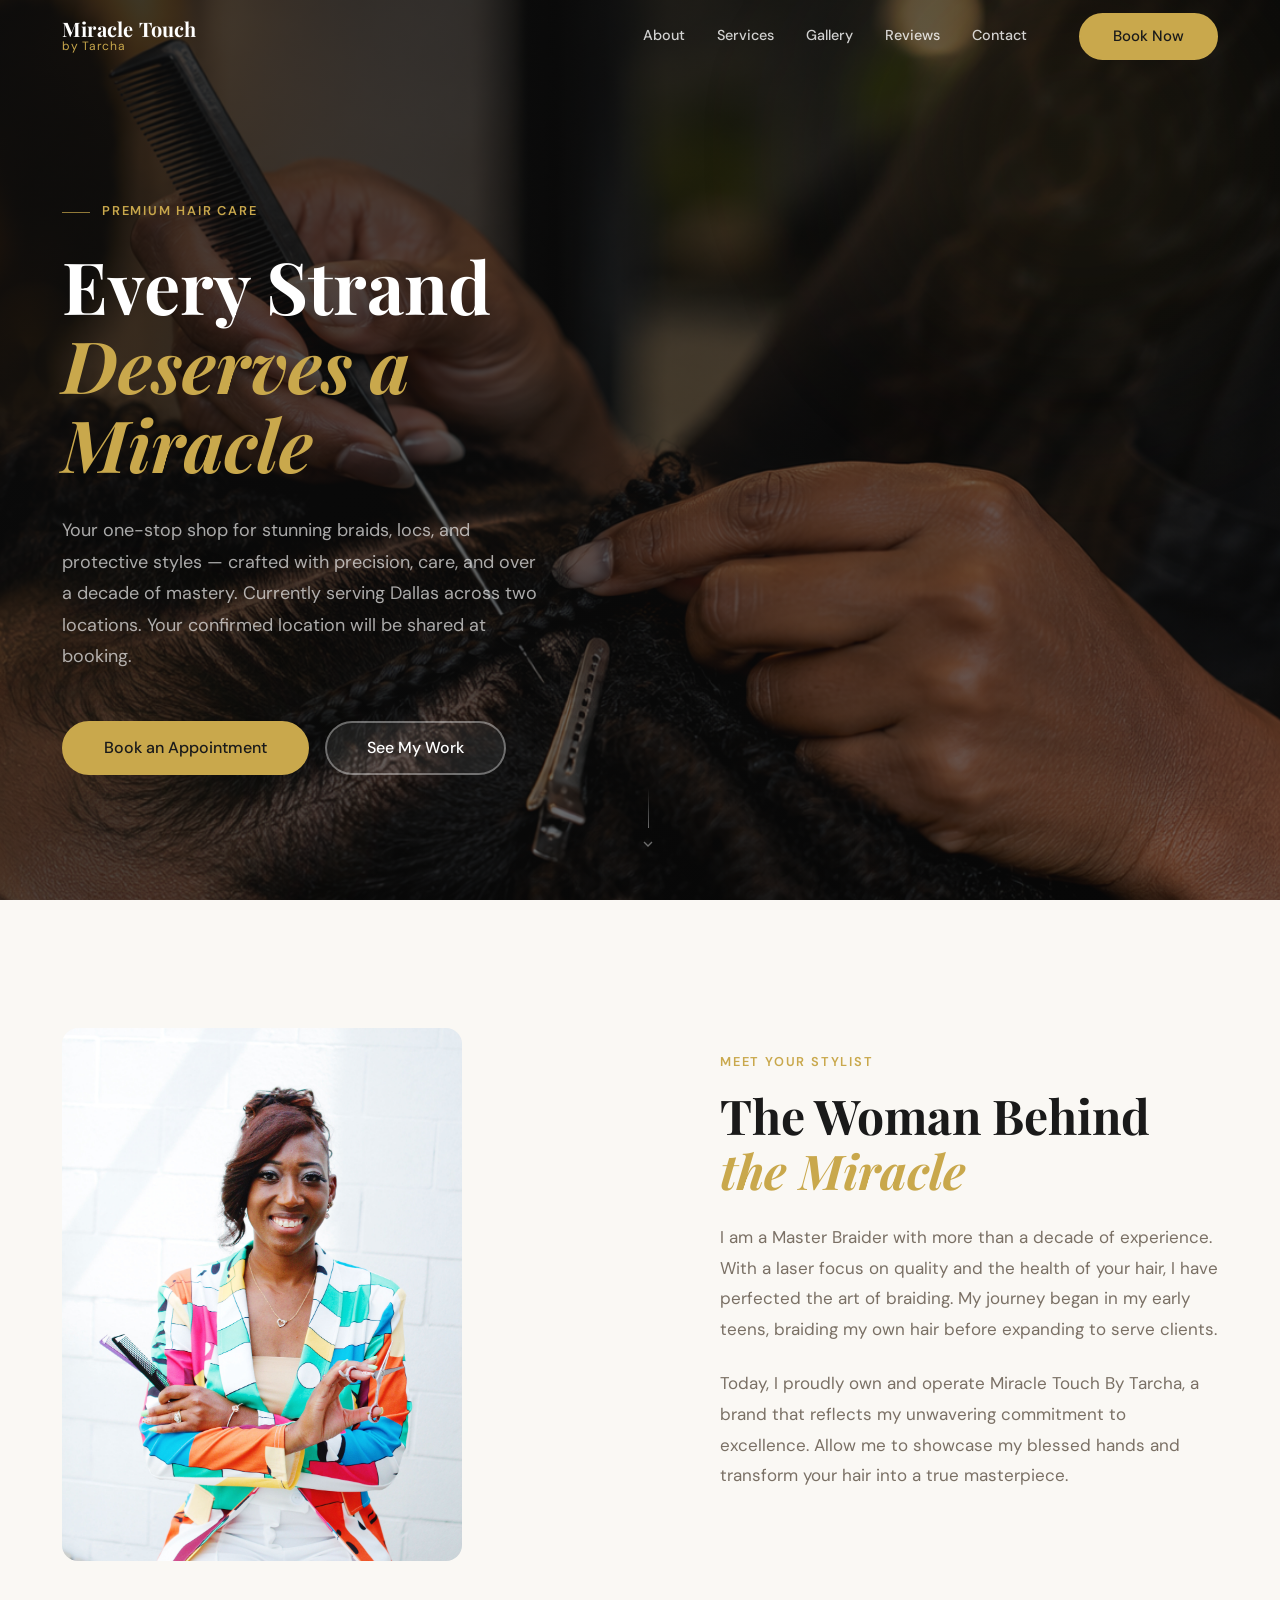
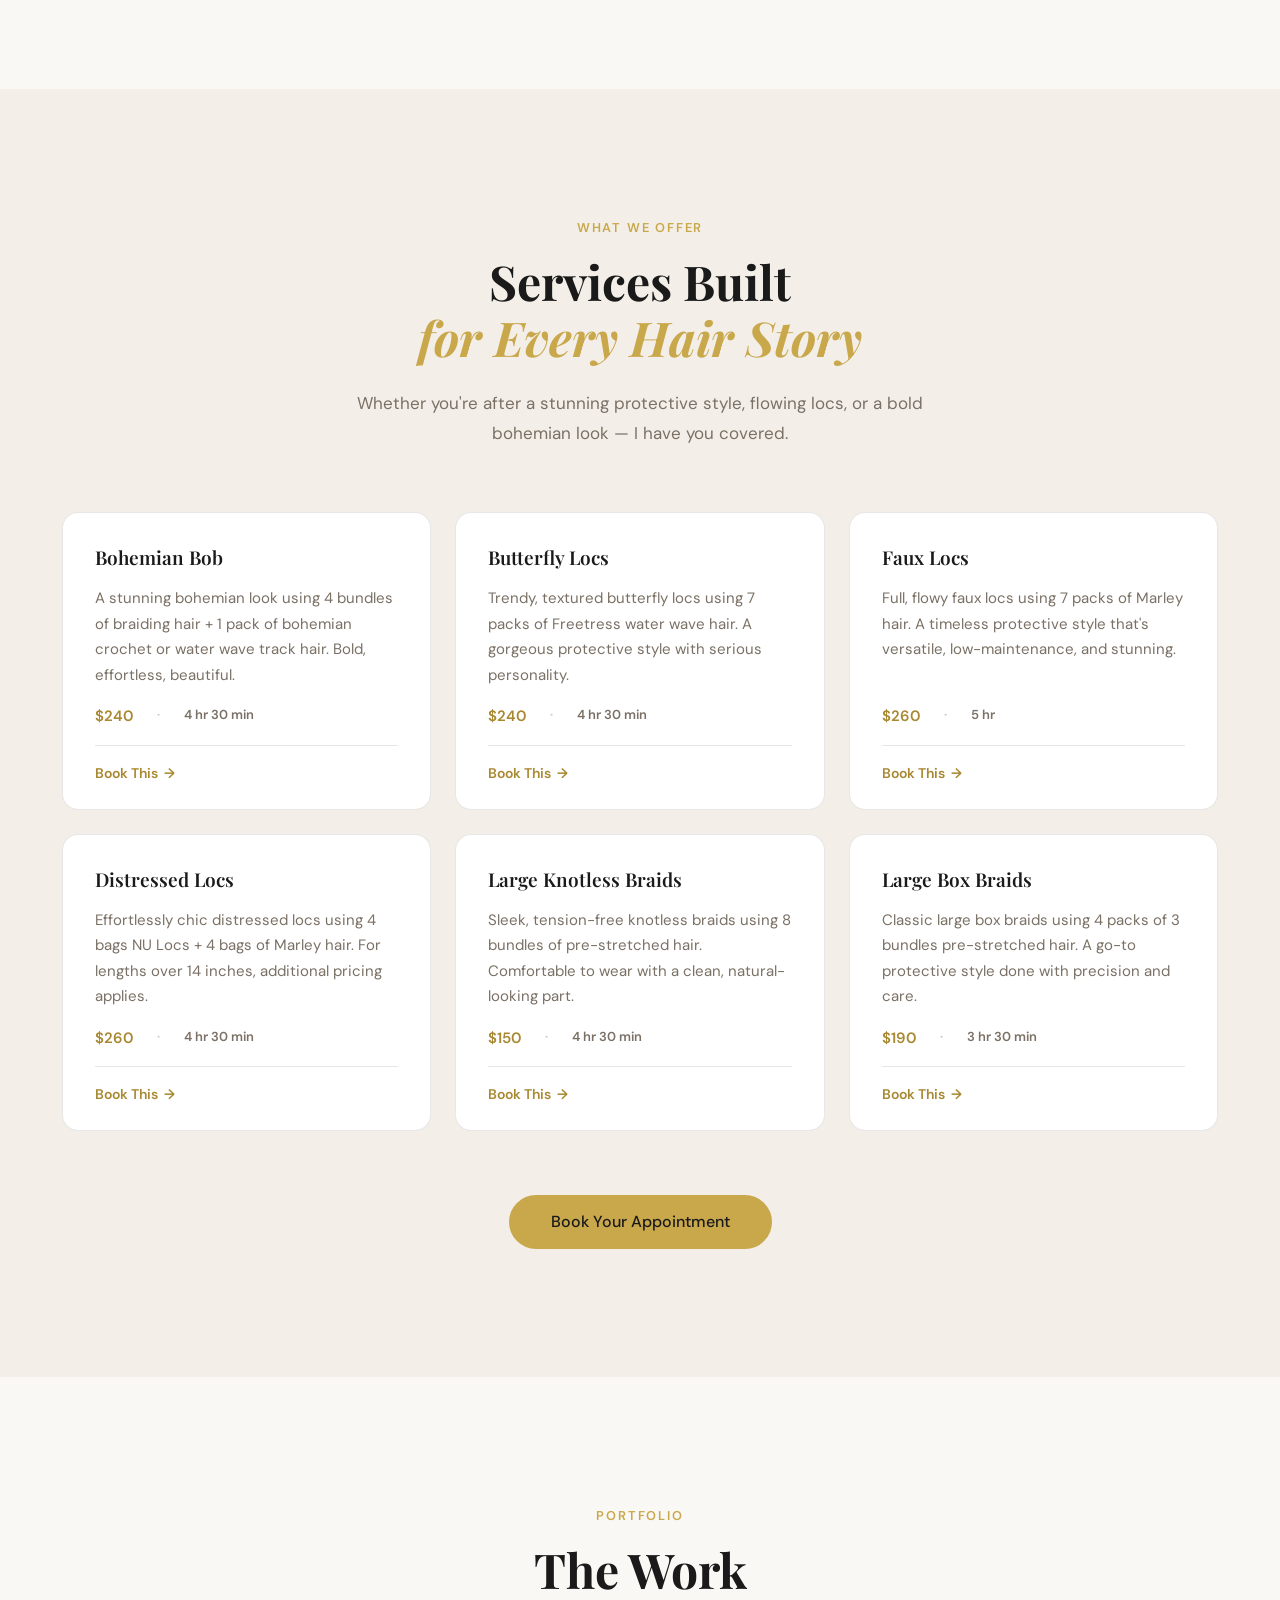
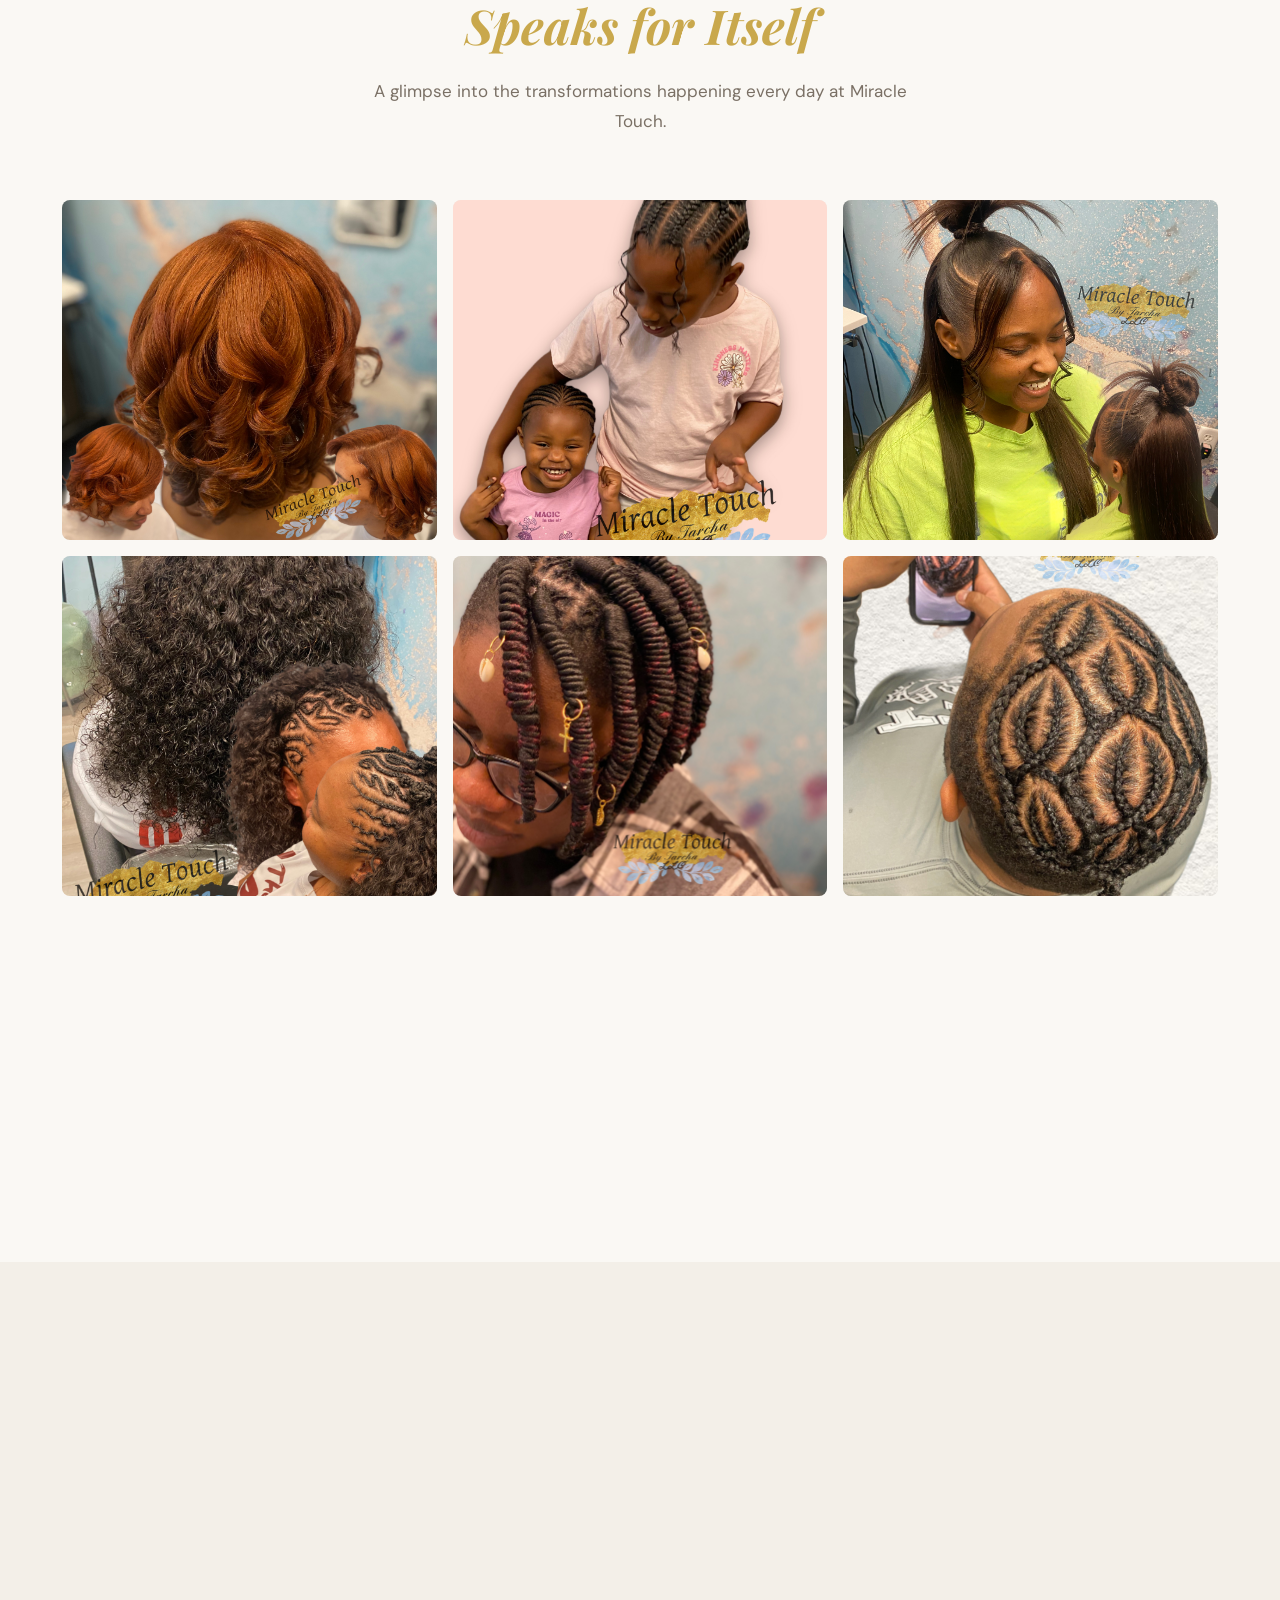
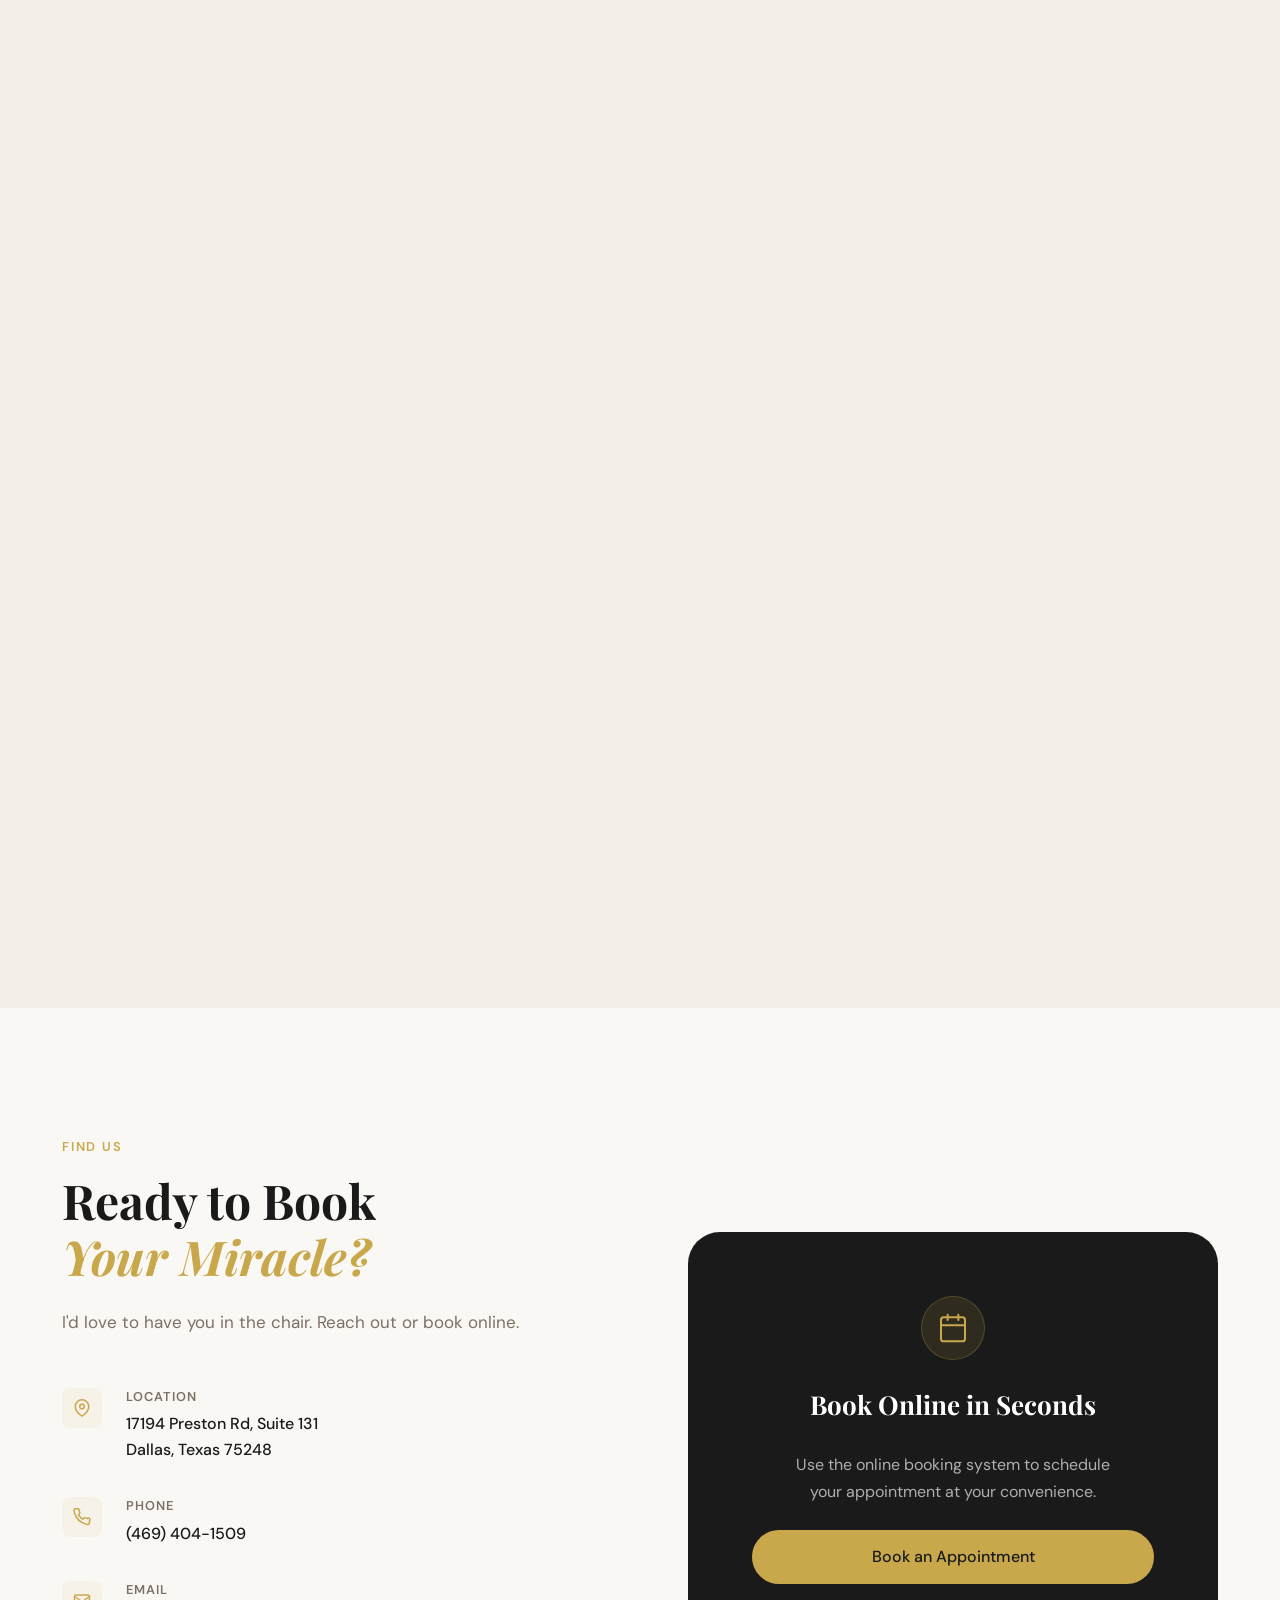
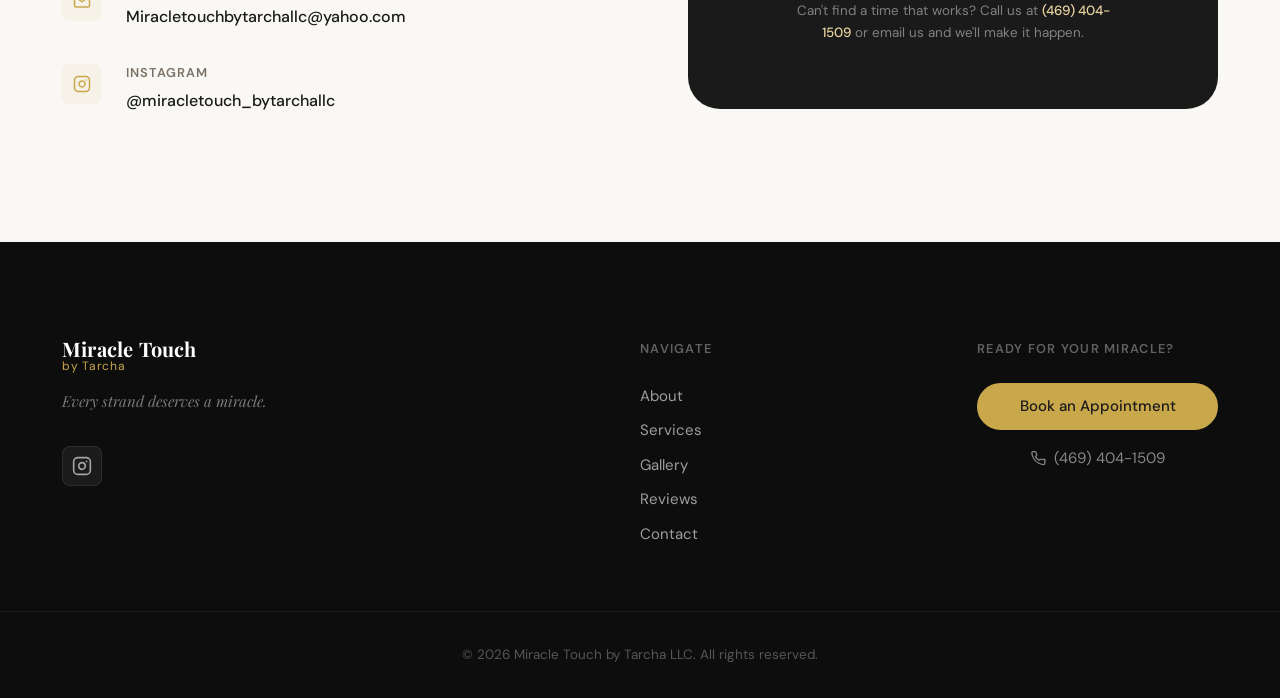
==== commit cba9ddf8: "Updated imagery, CTAs" ====
--- a/index.html
+++ b/index.html
@@ -54,7 +54,7 @@
           <p class="hero__sub">Your one-stop shop for stunning braids, locs, and protective styles — crafted with precision, care, and over a decade of mastery. Currently serving Dallas across two locations. Your confirmed location will be shared at booking.</p>
           <div class="hero__actions">
             <a href="https://book.squareup.com/appointments/03d19aoiflfs8i/location/LYVJ64PV642Y1/services?buttonTextColor=000000&color=e8b4b8&locale=en&referrer=so" class="btn btn--primary btn--lg" target="_blank" rel="noopener">Book an Appointment</a>
-            <a href="#gallery" class="btn btn--ghost btn--lg">See My Work</a>
+            <a href="gallery.html" class="btn btn--ghost btn--lg">See My Work</a>
           </div>
         </div>
       </div>
@@ -71,7 +71,7 @@
       <div class="container about__container">
         <div class="about__visual fade-in">
           <div class="about__frame">
-            <img src="images/gallery/miracletouch.jpg" alt="Tarcha, Master Braider and owner of Miracle Touch" class="about__photo">
+            <img src="images/gallery/tarcha3.JPG" alt="Tarcha, Master Braider and owner of Miracle Touch" class="about__photo">
           </div>
         </div>
         <div class="about__content fade-in">
@@ -150,64 +150,36 @@
           <h2 class="section__title">The Work<br><em>Speaks for Itself</em></h2>
           <p class="section__sub">A glimpse into the transformations happening every day at Miracle Touch.</p>
         </div>
-        <div class="gallery__grid" id="gallery-grid">
-          <div class="gallery__item">
-            <img src="images/gallery/miracletouch1.jpeg" alt="Hair style by Miracle Touch" loading="lazy">
-            <div class="gallery__overlay"><span>Style by Tarcha</span></div>
-          </div>
-          <div class="gallery__item gallery__item--tall">
-            <img src="images/gallery/miracletouch2.jpeg" alt="Hair style by Miracle Touch" loading="lazy">
-            <div class="gallery__overlay"><span>Style by Tarcha</span></div>
-          </div>
-          <div class="gallery__item">
-            <img src="images/gallery/miracletouch3.jpeg" alt="Hair style by Miracle Touch" loading="lazy">
-            <div class="gallery__overlay"><span>Style by Tarcha</span></div>
-          </div>
-          <div class="gallery__item">
-            <img src="images/gallery/miracletouch4.jpeg" alt="Hair style by Miracle Touch" loading="lazy">
-            <div class="gallery__overlay"><span>Style by Tarcha</span></div>
-          </div>
-          <div class="gallery__item">
-            <img src="images/gallery/miracletouch5.jpeg" alt="Hair style by Miracle Touch" loading="lazy">
-            <div class="gallery__overlay"><span>Style by Tarcha</span></div>
-          </div>
-          <div class="gallery__item">
-            <img src="images/gallery/miracletouch6.jpeg" alt="Hair style by Miracle Touch" loading="lazy">
-            <div class="gallery__overlay"><span>Style by Tarcha</span></div>
-          </div>
-          <div class="gallery__item">
-            <img src="images/gallery/miracletouch7.jpeg" alt="Hair style by Miracle Touch" loading="lazy">
-            <div class="gallery__overlay"><span>Style by Tarcha</span></div>
-          </div>
-          <div class="gallery__item gallery__item--tall">
-            <img src="images/gallery/miracletouch8.jpeg" alt="Hair style by Miracle Touch" loading="lazy">
-            <div class="gallery__overlay"><span>Style by Tarcha</span></div>
-          </div>
-          <div class="gallery__item">
-            <img src="images/gallery/miracletouch9.jpeg" alt="Hair style by Miracle Touch" loading="lazy">
-            <div class="gallery__overlay"><span>Style by Tarcha</span></div>
-          </div>
-          <div class="gallery__item">
-            <img src="images/gallery/miracletouch10.jpeg" alt="Hair style by Miracle Touch" loading="lazy">
-            <div class="gallery__overlay"><span>Style by Tarcha</span></div>
-          </div>
-          <div class="gallery__item">
-            <img src="images/gallery/miracletouch11.jpeg" alt="Hair style by Miracle Touch" loading="lazy">
-            <div class="gallery__overlay"><span>Style by Tarcha</span></div>
-          </div>
-          <div class="gallery__item">
-            <img src="images/gallery/miracletouch12.jpeg" alt="Hair style by Miracle Touch" loading="lazy">
-            <div class="gallery__overlay"><span>Style by Tarcha</span></div>
-          </div>
-          <div class="gallery__item">
-            <img src="images/gallery/miracletouch13.jpeg" alt="Hair style by Miracle Touch" loading="lazy">
+        <div class="gallery__grid gallery__grid--home" id="gallery-grid">
+          <div class="gallery__item">
+            <img src="images/gallery/hair6.jpeg" alt="Hair style by Miracle Touch" loading="lazy">
+            <div class="gallery__overlay"><span>Style by Tarcha</span></div>
+          </div>
+          <div class="gallery__item">
+            <img src="images/gallery/hair7.jpeg" alt="Hair style by Miracle Touch" loading="lazy">
+            <div class="gallery__overlay"><span>Style by Tarcha</span></div>
+          </div>
+          <div class="gallery__item">
+            <img src="images/gallery/hair8.jpeg" alt="Hair style by Miracle Touch" loading="lazy">
+            <div class="gallery__overlay"><span>Style by Tarcha</span></div>
+          </div>
+          <div class="gallery__item">
+            <img src="images/gallery/hair9.jpeg" alt="Hair style by Miracle Touch" loading="lazy">
+            <div class="gallery__overlay"><span>Style by Tarcha</span></div>
+          </div>
+          <div class="gallery__item">
+            <img src="images/gallery/hair10.jpeg" alt="Hair style by Miracle Touch" loading="lazy">
+            <div class="gallery__overlay"><span>Style by Tarcha</span></div>
+          </div>
+          <div class="gallery__item">
+            <img src="images/gallery/hair11.jpeg" alt="Hair style by Miracle Touch" loading="lazy">
             <div class="gallery__overlay"><span>Style by Tarcha</span></div>
           </div>
         </div>
         <div class="gallery__footer fade-in">
-          <a href="https://book.squareup.com/appointments/03d19aoiflfs8i/location/LYVJ64PV642Y1/services?buttonTextColor=000000&color=e8b4b8&locale=en&referrer=so" class="btn btn--primary btn--lg" target="_blank" rel="noopener">Book Your Appointment</a>
-          <p>Follow us on Instagram for daily inspiration</p>
-          <a href="https://www.instagram.com/miracletouch_bytarchallc/" class="btn btn--outline-dark" target="_blank" rel="noopener">@miracletouch_bytarchallc</a>
+          <a href="gallery.html" class="btn btn--primary btn--lg">View Full Gallery</a>
+          <a href="https://book.squareup.com/appointments/03d19aoiflfs8i/location/LYVJ64PV642Y1/services?buttonTextColor=000000&color=e8b4b8&locale=en&referrer=so" class="btn btn--outline-dark" target="_blank" rel="noopener">Book Your Appointment</a>
+          <p>Follow me on Instagram for more &nbsp;·&nbsp; <a href="https://www.instagram.com/miracletouch_bytarchallc/" target="_blank" rel="noopener">@miracletouch_bytarchallc</a></p>
         </div>
       </div>
     </section>
--- a/css/main.css
+++ b/css/main.css
@@ -1 +1 @@
-﻿*,*::before,*::after{box-sizing:border-box;margin:0;padding:0}html{scroll-behavior:smooth;-webkit-text-size-adjust:100%}body{font-family:"DM Sans",system-ui,-apple-system,sans-serif;font-size:1rem;line-height:1.65;color:#1a1a1a;background:#faf8f4;-webkit-font-smoothing:antialiased;-moz-osx-font-smoothing:grayscale;overflow-x:hidden}img{display:block;max-width:100%;height:auto}a{color:inherit;text-decoration:none;transition:color 180ms ease}ul,ol{list-style:none}button{font-family:inherit;border:none;background:none;cursor:pointer}.container{max-width:1220px;margin:0 auto;padding:0 clamp(1.25rem,4vw,2rem)}.section{padding:6rem 0}@media(min-width: 1024px){.section{padding:8rem 0}}.section--alt{background:#f3efe8}.section__eyebrow{display:block;font-size:.8rem;font-weight:600;letter-spacing:.14em;text-transform:uppercase;color:#c9a84c;margin-bottom:1rem}.section__title{font-family:"Playfair Display",Georgia,serif;font-size:clamp(2rem,4vw,3rem);font-weight:700;line-height:1.15;color:#1a1a1a;margin-bottom:1.5rem}.section__title em{font-style:italic;color:#c9a84c}.section__sub{font-size:1.0625rem;color:#7a7065;line-height:1.75;max-width:580px}.section__header{text-align:center;margin-bottom:clamp(3rem,5vw,4.5rem)}.section__header .section__sub{margin:0 auto}.btn{display:inline-flex;align-items:center;justify-content:center;gap:.5rem;padding:.875rem 2rem;border-radius:9999px;font-family:"DM Sans",system-ui,-apple-system,sans-serif;font-size:.9375rem;font-weight:500;line-height:1;text-decoration:none;cursor:pointer;border:2px solid rgba(0,0,0,0);transition:background 300ms ease,color 300ms ease,border-color 300ms ease,transform 300ms ease,box-shadow 300ms ease;white-space:nowrap}.btn:focus-visible{outline:3px solid #c9a84c;outline-offset:3px}.btn--primary{background:#c9a84c;color:#1a1a1a;border-color:#c9a84c}.btn--primary:hover{background:#a88830;border-color:#a88830;transform:translateY(-2px);box-shadow:0 8px 24px rgba(201,168,76,.35)}.btn--ghost{background:hsla(0,0%,100%,.08);color:#fff;border-color:hsla(0,0%,100%,.35)}.btn--ghost:hover{background:hsla(0,0%,100%,.16);border-color:hsla(0,0%,100%,.6);transform:translateY(-2px)}.btn--outline-dark{background:rgba(0,0,0,0);color:#1a1a1a;border-color:rgba(26,26,26,.1)}.btn--outline-dark:hover{border-color:#c9a84c;color:#a88830;transform:translateY(-2px)}.btn--lg{padding:1.0625rem 2.5rem;font-size:1rem}.btn--block{width:100%}@keyframes spin-slow{from{transform:translate(-50%, -50%) rotate(0deg)}to{transform:translate(-50%, -50%) rotate(360deg)}}@keyframes fade-up{from{opacity:0;transform:translateY(24px)}to{opacity:1;transform:translateY(0)}}@keyframes hero-entrance{from{opacity:0;transform:translateY(16px)}to{opacity:1;transform:translateY(0)}}.hero__eyebrow{animation:hero-entrance .6s ease .1s both}.hero__headline{animation:hero-entrance .6s ease .25s both}.hero__sub{animation:hero-entrance .6s ease .4s both}.hero__actions{animation:hero-entrance .6s ease .55s both}.hero__visual{animation:hero-entrance .8s ease .3s both}.hero__scroll{animation:hero-entrance .6s ease .8s both}.fade-in{opacity:0;transform:translateY(20px);transition:opacity .55s ease,transform .55s ease}.fade-in:nth-child(1){transition-delay:0s}.fade-in:nth-child(2){transition-delay:0.08s}.fade-in:nth-child(3){transition-delay:0.16s}.fade-in:nth-child(4){transition-delay:0.24s}.fade-in:nth-child(5){transition-delay:0.32s}.fade-in:nth-child(6){transition-delay:0.4s}.fade-in:nth-child(7){transition-delay:0.48s}.fade-in:nth-child(8){transition-delay:0.56s}.fade-in.is-visible{opacity:1;transform:translateY(0)}@media(prefers-reduced-motion: reduce){.fade-in,.hero__eyebrow,.hero__headline,.hero__sub,.hero__actions,.hero__visual,.hero__scroll{animation:none;opacity:1;transform:none;transition:none}.hero__ring{animation:none}}.nav{position:fixed;top:0;left:0;right:0;z-index:100;height:72px;transition:height 300ms ease,background 300ms ease,box-shadow 300ms ease}.nav::before{content:"";position:absolute;inset:0;width:100%;height:100%;background:rgba(0,0,0,0);transition:background 300ms ease,backdrop-filter 300ms ease}.nav.is-scrolled{height:60px}.nav.is-scrolled::before{background:rgba(13,13,13,.92);backdrop-filter:blur(12px);-webkit-backdrop-filter:blur(12px);box-shadow:0 1px 0 rgba(201,168,76,.12),0 4px 24px rgba(13,13,13,.3)}.nav__container{position:relative;z-index:1;display:flex;align-items:center;justify-content:space-between;height:100%}.nav__logo{display:flex;flex-direction:column;line-height:1.1;text-decoration:none}.nav__logo-primary{font-family:"Playfair Display",Georgia,serif;font-size:1.25rem;font-weight:700;color:#fff;letter-spacing:.01em}.nav__logo-sub{font-size:.75rem;font-weight:400;color:#c9a84c;letter-spacing:.06em}.nav__menu{display:none;align-items:center;gap:2rem}@media(min-width: 1024px){.nav__menu{display:flex}}.nav__list{display:flex;align-items:center;gap:.5rem}.nav__link{display:block;padding:.5rem .75rem;font-size:.9rem;font-weight:500;color:hsla(0,0%,100%,.8);border-radius:4px;transition:color 180ms ease,background 180ms ease}.nav__link:hover{color:#fff;background:hsla(0,0%,100%,.06)}.nav__cta{margin-left:.5rem}.nav__hamburger{display:flex;flex-direction:column;justify-content:center;gap:5px;width:40px;height:40px;padding:8px;border-radius:4px;transition:background 180ms ease;position:relative;z-index:110}@media(min-width: 1024px){.nav__hamburger{display:none}}.nav__hamburger span{display:block;width:100%;height:2px;background:#fff;border-radius:2px;transition:transform 300ms ease,opacity 300ms ease,width 300ms ease;transform-origin:center}.nav__hamburger:hover{background:hsla(0,0%,100%,.08)}.nav__hamburger[aria-expanded=true] span:nth-child(1){transform:translateY(7px) rotate(45deg)}.nav__hamburger[aria-expanded=true] span:nth-child(2){opacity:0;transform:scaleX(0)}.nav__hamburger[aria-expanded=true] span:nth-child(3){transform:translateY(-7px) rotate(-45deg)}.nav__overlay{display:none;position:fixed;inset:0;background:rgba(13,13,13,.6);z-index:98;backdrop-filter:blur(2px);-webkit-backdrop-filter:blur(2px)}.nav__overlay.is-active{display:block}@media(max-width: 1023px){.nav__menu{display:flex;flex-direction:column;align-items:flex-start;gap:.5rem;position:fixed;top:0;right:0;bottom:0;width:min(320px,85vw);background:#0d0d0d;border-left:1px solid rgba(201,168,76,.15);padding:calc(72px + 2rem) 2rem 2rem;z-index:99;transform:translateX(100%);transition:transform 500ms ease cubic-bezier(0.4, 0, 0.2, 1)}.nav__menu.is-open{transform:translateX(0)}.nav__list{flex-direction:column;align-items:flex-start;gap:0;width:100%}.nav__link{display:block;width:100%;padding:.875rem .5rem;font-size:1.0625rem;color:hsla(0,0%,100%,.85);border-bottom:1px solid hsla(0,0%,100%,.06);border-radius:0}.nav__link:hover{background:rgba(0,0,0,0);color:#c9a84c}.nav__cta{margin:2rem 0 0;width:100%;justify-content:center}}.hero{position:relative;min-height:100svh;display:flex;align-items:center;background:#0d0d0d url("../images/gallery/braidinghero.png") center center/cover no-repeat;overflow:hidden;padding-top:72px}.hero::after{content:"";position:absolute;inset:0;width:100%;height:100%;background:linear-gradient(135deg, rgba(13, 13, 13, 0.82) 0%, rgba(13, 13, 13, 0.65) 50%, rgba(13, 13, 13, 0.5) 100%);z-index:1}.hero__bg{position:absolute;inset:0;width:100%;height:100%;pointer-events:none;z-index:2}.hero__orb{position:absolute;border-radius:50%;filter:blur(80px)}.hero__orb--1{width:600px;height:600px;top:-150px;right:-100px;background:radial-gradient(circle, rgba(201, 168, 76, 0.12) 0%, transparent 70%)}.hero__orb--2{width:400px;height:400px;bottom:-100px;left:-80px;background:radial-gradient(circle, rgba(201, 168, 76, 0.07) 0%, transparent 70%)}.hero__container{position:relative;z-index:3;display:grid;grid-template-columns:1fr;gap:4rem;padding-top:4rem;padding-bottom:4rem}@media(min-width: 1024px){.hero__container{grid-template-columns:1fr 1fr;align-items:center;padding-top:6rem;padding-bottom:6rem}}.hero__eyebrow{display:inline-block;font-size:.8rem;font-weight:600;letter-spacing:.14em;text-transform:uppercase;color:#c9a84c;margin-bottom:1.5rem}.hero__eyebrow::before{content:"";display:inline-block;width:28px;height:1px;background:#c9a84c;vertical-align:middle;margin-right:.75rem;opacity:.7}.hero__headline{font-family:"Playfair Display",Georgia,serif;font-size:clamp(2.5rem,6vw,4.5rem);font-weight:700;line-height:1.1;color:#fff;margin-bottom:2rem}.hero__headline em{font-style:italic;color:#c9a84c;display:block}.hero__sub{font-size:clamp(1rem,1.5vw,1.125rem);color:hsla(0,0%,100%,.65);line-height:1.75;max-width:480px;margin-bottom:3rem}.hero__actions{display:flex;flex-wrap:wrap;gap:1rem}.hero__visual{display:none;position:relative;width:100%;aspect-ratio:1;max-width:420px;margin:0 auto}@media(min-width: 1024px){.hero__visual{display:block}}.hero__ring{position:absolute;border-radius:50%;border:1px solid rgba(201,168,76,.2);top:50%;left:50%;transform:translate(-50%, -50%);animation:spin-slow linear infinite}.hero__ring--outer{width:400px;height:400px;animation-duration:40s}.hero__ring--mid{width:280px;height:280px;border-color:rgba(201,168,76,.3);animation-duration:28s;animation-direction:reverse}.hero__ring--inner{width:170px;height:170px;border-color:rgba(201,168,76,.5);background:radial-gradient(circle, rgba(201, 168, 76, 0.08) 0%, transparent 70%);animation-duration:18s}.hero__initials{position:absolute;top:50%;left:50%;transform:translate(-50%, -50%);font-family:"Playfair Display",Georgia,serif;font-size:3.5rem;font-weight:700;color:rgba(201,168,76,.5);letter-spacing:.08em;user-select:none}.hero__scroll{position:absolute;bottom:3rem;left:50%;transform:translateX(-50%);display:flex;flex-direction:column;align-items:center;gap:.5rem;color:hsla(0,0%,100%,.4);z-index:3;transition:color 300ms ease}.hero__scroll:hover{color:#c9a84c}.hero__scroll-line{width:1px;height:40px;background:linear-gradient(to bottom, transparent, rgba(255, 255, 255, 0.4))}.about__container{display:grid;grid-template-columns:1fr;gap:4rem;align-items:center}@media(min-width: 1024px){.about__container{grid-template-columns:1fr 1fr;gap:6rem}}.about__visual{display:flex;justify-content:center}@media(min-width: 1024px){.about__visual{justify-content:flex-start}}.about__frame{position:relative;width:100%;max-width:400px}.about__photo-placeholder{width:100%;aspect-ratio:3/4;background:linear-gradient(145deg, #1C1409 0%, #2C1F08 60%, #1A1A1A 100%);border-radius:16px;display:flex;align-items:center;justify-content:center;overflow:hidden;border:1px solid rgba(201,168,76,.15)}.about__photo-placeholder span{font-family:"Playfair Display",Georgia,serif;font-size:clamp(6rem,15vw,10rem);font-weight:700;color:rgba(201,168,76,.18);user-select:none;line-height:1}.about__photo{width:100%;aspect-ratio:3/4;object-fit:cover;border-radius:16px}.about__badge{position:absolute;bottom:-1.5rem;right:-1.5rem;background:#c9a84c;color:#1a1a1a;border-radius:8px;padding:1rem 1.5rem;text-align:center;box-shadow:0 8px 24px rgba(26,26,26,.2);min-width:110px}@media(min-width: 768px){.about__badge{bottom:2rem;right:-2rem}}.about__badge strong{display:block;font-family:"Playfair Display",Georgia,serif;font-size:1.75rem;font-weight:700;line-height:1}.about__badge small{display:block;font-size:.75rem;font-weight:500;margin-top:2px;opacity:.8}@media(min-width: 1024px){.about__content{padding-left:2rem}}.about__text{color:#7a7065;line-height:1.8;margin-bottom:1.5rem;font-size:1.0625rem}.about__text:last-of-type{margin-bottom:3rem}.about__stats{display:grid;grid-template-columns:repeat(3, 1fr);gap:1rem;padding-top:2rem;border-top:1px solid rgba(26,26,26,.1)}.about__stat{text-align:center}@media(min-width: 768px){.about__stat{text-align:left}}.about__stat strong{display:block;font-family:"Playfair Display",Georgia,serif;font-size:1.875rem;font-weight:700;color:#c9a84c;line-height:1.1}.about__stat span{display:block;font-size:.8125rem;color:#7a7065;margin-top:4px}.services__grid{display:grid;grid-template-columns:1fr;gap:1.5rem}@media(min-width: 768px){.services__grid{grid-template-columns:repeat(2, 1fr)}}@media(min-width: 1024px){.services__grid{grid-template-columns:repeat(3, 1fr)}}.service-card{background:#fff;border:1px solid rgba(26,26,26,.1);border-radius:16px;padding:2rem 2rem 1.5rem;display:flex;flex-direction:column;gap:1rem;transition:transform 300ms ease,box-shadow 300ms ease,border-color 300ms ease}.service-card:hover{transform:translateY(-4px);box-shadow:0 12px 40px rgba(26,26,26,.08);border-color:rgba(201,168,76,.3)}.service-card:hover .service-card__icon{background:#c9a84c;color:#1a1a1a}.service-card__icon{width:56px;height:56px;border-radius:8px;background:rgba(201,168,76,.08);color:#c9a84c;display:flex;align-items:center;justify-content:center;flex-shrink:0;transition:background 300ms ease,color 300ms ease}.service-card__title{font-family:"Playfair Display",Georgia,serif;font-size:1.1875rem;font-weight:600;color:#1a1a1a;line-height:1.3}.service-card__desc{font-size:.9375rem;color:#7a7065;line-height:1.7;flex:1}.service-card__meta{display:flex;gap:1.5rem;font-size:.8125rem;font-weight:600;color:#7a7065}.service-card__meta span:first-child{color:#a88830;font-size:.9375rem}.service-card__meta span+span::before{content:"·";margin-right:1.5rem;opacity:.4}.service-card__link{display:inline-flex;align-items:center;gap:.375rem;font-size:.875rem;font-weight:600;color:#a88830;margin-top:auto;padding-top:1rem;border-top:1px solid rgba(26,26,26,.1);transition:color 180ms ease,gap 180ms ease}.service-card__link:hover{color:#c9a84c;gap:.625rem}.services__footer{display:flex;justify-content:center;margin-top:4rem}.gallery__filters{display:flex;flex-wrap:wrap;gap:.5rem;justify-content:center;margin-bottom:3rem}.gallery__filter{padding:.5rem 1.25rem;border-radius:9999px;font-size:.875rem;font-weight:500;color:#7a7065;background:rgba(0,0,0,0);border:1.5px solid rgba(26,26,26,.1);cursor:pointer;transition:all 300ms ease}.gallery__filter:hover{border-color:#c9a84c;color:#a88830}.gallery__filter.is-active{background:#c9a84c;border-color:#c9a84c;color:#1a1a1a;font-weight:600}.gallery__grid{display:grid;grid-template-columns:repeat(2, 1fr);gap:.75rem;grid-auto-rows:220px}@media(min-width: 768px){.gallery__grid{grid-template-columns:repeat(3, 1fr);gap:1rem;grid-auto-rows:260px}}@media(min-width: 1024px){.gallery__grid{grid-auto-rows:300px}}.gallery__item{position:relative;overflow:hidden;border-radius:8px;cursor:pointer;background:#f3efe8}.gallery__item--tall{grid-row:span 2}.gallery__item--wide{grid-column:span 2}.gallery__item.is-hidden{display:none}.gallery__item img{position:absolute;inset:0;width:100%;height:100%;object-fit:cover;transition:transform .6s ease}.gallery__item:hover img{transform:scale(1.06)}.gallery__item:hover .gallery__overlay{opacity:1}.gallery__overlay{position:absolute;inset:0;width:100%;height:100%;background:linear-gradient(to top, rgba(13, 13, 13, 0.75) 0%, transparent 60%);display:flex;align-items:flex-end;padding:1.5rem;opacity:0;transition:opacity 300ms ease}.gallery__overlay span{font-family:"Playfair Display",Georgia,serif;font-size:1rem;font-weight:600;color:#fff;letter-spacing:.03em}.gallery__footer{display:flex;flex-direction:column;align-items:center;gap:1.5rem;margin-top:4rem;text-align:center}.gallery__footer p{color:#7a7065;font-size:.9375rem}.lightbox{position:fixed;inset:0;z-index:200;display:flex;align-items:center;justify-content:center;padding:2rem}.lightbox[hidden]{display:none}.lightbox__close{position:absolute;top:2rem;right:2rem;width:44px;height:44px;border-radius:50%;background:hsla(0,0%,100%,.1);color:#fff;display:flex;align-items:center;justify-content:center;border:1px solid hsla(0,0%,100%,.2);transition:background 180ms ease,transform 180ms ease;z-index:1}.lightbox__close:hover{background:hsla(0,0%,100%,.2);transform:rotate(90deg)}.lightbox__figure{position:relative;z-index:1;max-width:min(90vw,900px);max-height:90vh;display:flex;flex-direction:column;align-items:center;gap:1rem}.lightbox__img{max-width:100%;max-height:80vh;object-fit:contain;border-radius:8px;box-shadow:0 24px 80px rgba(13,13,13,.6)}.lightbox__caption{color:hsla(0,0%,100%,.7);font-family:"Playfair Display",Georgia,serif;font-style:italic;font-size:.9375rem}.lightbox__backdrop{position:fixed;inset:0;z-index:199;background:rgba(13,13,13,.92);backdrop-filter:blur(6px);-webkit-backdrop-filter:blur(6px)}.lightbox__backdrop[hidden]{display:none}.testimonials__grid{display:grid;grid-template-columns:1fr;gap:1.5rem}@media(min-width: 768px){.testimonials__grid{grid-template-columns:repeat(2, 1fr)}}@media(min-width: 1024px){.testimonials__grid{grid-template-columns:repeat(3, 1fr)}}.review-card{background:#fff;border:1px solid rgba(26,26,26,.1);border-radius:16px;padding:2rem;display:flex;flex-direction:column;gap:1.5rem;transition:transform 300ms ease,box-shadow 300ms ease}.review-card:hover{transform:translateY(-3px);box-shadow:0 10px 32px rgba(26,26,26,.07)}.review-card__stars{color:#c9a84c;font-size:1.0625rem;letter-spacing:2px}.review-card blockquote{font-size:.9875rem;color:#1a1a1a;line-height:1.75;flex:1}.review-card__author{display:flex;align-items:center;gap:1rem;padding-top:1rem;border-top:1px solid rgba(26,26,26,.1)}.review-card__author strong{display:block;font-size:.9375rem;font-weight:600;color:#1a1a1a}.review-card__author span{display:block;font-size:.8125rem;color:#7a7065;margin-top:1px}.review-card__avatar{width:44px;height:44px;border-radius:50%;background:linear-gradient(135deg, #E8D4A0, #C9A84C);color:#1a1a1a;font-size:.75rem;font-weight:700;letter-spacing:.05em;display:flex;align-items:center;justify-content:center;flex-shrink:0}.contact__container{display:grid;grid-template-columns:1fr;gap:4rem}@media(min-width: 1024px){.contact__container{grid-template-columns:1fr 1fr;gap:6rem;align-items:start}}.contact__lead{font-size:1.0625rem;color:#7a7065;line-height:1.75;margin:1.5rem 0 3rem}.contact__list{display:flex;flex-direction:column;gap:2rem}.contact__item{display:flex;gap:1.5rem;align-items:flex-start}.contact__item strong{display:block;font-size:.8rem;font-weight:600;letter-spacing:.08em;text-transform:uppercase;color:#7a7065;margin-bottom:4px}.contact__item a{font-size:1rem;color:#1a1a1a;font-weight:500;transition:color 180ms ease;word-break:break-word}.contact__item a:hover{color:#a88830}.contact__icon{width:40px;height:40px;border-radius:8px;background:rgba(201,168,76,.08);color:#c9a84c;display:flex;align-items:center;justify-content:center;flex-shrink:0;margin-top:2px}.contact__hours{display:flex;flex-direction:column;gap:6px;margin-top:4px}.contact__hours li{display:flex;gap:1.5rem;font-size:.9375rem;color:#1a1a1a}.contact__hours li span:first-child{min-width:90px;color:#7a7065;font-size:.9rem}.contact__hours li.is-closed span{color:rgba(122,112,101,.6)}.contact__hours li.is-closed span:last-child{font-style:italic}@media(min-width: 1024px){.contact__book{padding-top:6rem}}.contact__book-card{background:#1a1a1a;color:#fff;border-radius:32px;padding:3rem;text-align:center;display:flex;flex-direction:column;align-items:center;gap:1.5rem}@media(min-width: 1024px){.contact__book-card{padding:4rem}}.contact__book-card h3{font-family:"Playfair Display",Georgia,serif;font-size:1.625rem;font-weight:700}.contact__book-card p{font-size:1rem;color:hsla(0,0%,100%,.65);line-height:1.7;max-width:340px}.contact__book-icon{width:64px;height:64px;border-radius:50%;background:rgba(201,168,76,.12);color:#c9a84c;display:flex;align-items:center;justify-content:center;border:1px solid rgba(201,168,76,.25)}.contact__book-note{font-size:.84rem !important;color:hsla(0,0%,100%,.45) !important;margin-top:-0.5rem}.contact__book-note a{color:#e8d4a0;font-weight:500;transition:color 180ms ease}.contact__book-note a:hover{color:#c9a84c}.footer{background:#0d0d0d;color:hsla(0,0%,100%,.65)}.footer__main{padding:6rem 0 4rem}.footer__container{display:grid;grid-template-columns:1fr;gap:4rem}@media(min-width: 768px){.footer__container{grid-template-columns:1fr 1fr}}@media(min-width: 1024px){.footer__container{grid-template-columns:2fr 1fr 1fr;gap:6rem}}.footer__logo{display:inline-flex;flex-direction:column;line-height:1.1;margin-bottom:1rem}.footer__tagline{font-size:.9375rem;color:hsla(0,0%,100%,.45);font-style:italic;font-family:"Playfair Display",Georgia,serif;margin-bottom:2rem}.footer__social a{display:inline-flex;align-items:center;justify-content:center;width:40px;height:40px;border-radius:8px;background:hsla(0,0%,100%,.06);color:hsla(0,0%,100%,.6);border:1px solid hsla(0,0%,100%,.08);transition:background 300ms ease,color 300ms ease,border-color 300ms ease}.footer__social a:hover{background:rgba(201,168,76,.15);color:#c9a84c;border-color:rgba(201,168,76,.3)}.footer__nav h4{font-size:.8rem;font-weight:600;letter-spacing:.1em;text-transform:uppercase;color:hsla(0,0%,100%,.35);margin-bottom:1.5rem}.footer__nav ul{display:flex;flex-direction:column;gap:.5rem}.footer__nav a{font-size:.9375rem;color:hsla(0,0%,100%,.6);transition:color 180ms ease}.footer__nav a:hover{color:#c9a84c}.footer__cta h4{font-size:.8rem;font-weight:600;letter-spacing:.1em;text-transform:uppercase;color:hsla(0,0%,100%,.35);margin-bottom:1.5rem}.footer__cta .btn{display:flex;width:100%;justify-content:center;margin-bottom:1rem}.footer__phone{display:flex;align-items:center;justify-content:center;gap:.5rem;font-size:.9375rem;color:hsla(0,0%,100%,.5);transition:color 180ms ease}.footer__phone:hover{color:#c9a84c}.footer__bottom{border-top:1px solid hsla(0,0%,100%,.06);padding:2rem 0}.footer__bottom p{font-size:.84rem;color:hsla(0,0%,100%,.3);text-align:center}/*# sourceMappingURL=main.css.map */
+﻿*,*::before,*::after{box-sizing:border-box;margin:0;padding:0}html{scroll-behavior:smooth;-webkit-text-size-adjust:100%}body{font-family:"DM Sans",system-ui,-apple-system,sans-serif;font-size:1rem;line-height:1.65;color:#1a1a1a;background:#faf8f4;-webkit-font-smoothing:antialiased;-moz-osx-font-smoothing:grayscale;overflow-x:hidden}img{display:block;max-width:100%;height:auto}a{color:inherit;text-decoration:none;transition:color 180ms ease}ul,ol{list-style:none}button{font-family:inherit;border:none;background:none;cursor:pointer}.container{max-width:1220px;margin:0 auto;padding:0 clamp(1.25rem,4vw,2rem)}.section{padding:6rem 0}@media(min-width: 1024px){.section{padding:8rem 0}}.section--alt{background:#f3efe8}.section__eyebrow{display:block;font-size:.8rem;font-weight:600;letter-spacing:.14em;text-transform:uppercase;color:#c9a84c;margin-bottom:1rem}.section__title{font-family:"Playfair Display",Georgia,serif;font-size:clamp(2rem,4vw,3rem);font-weight:700;line-height:1.15;color:#1a1a1a;margin-bottom:1.5rem}.section__title em{font-style:italic;color:#c9a84c}.section__sub{font-size:1.0625rem;color:#7a7065;line-height:1.75;max-width:580px}.section__header{text-align:center;margin-bottom:clamp(3rem,5vw,4.5rem)}.section__header .section__sub{margin:0 auto}.btn{display:inline-flex;align-items:center;justify-content:center;gap:.5rem;padding:.875rem 2rem;border-radius:9999px;font-family:"DM Sans",system-ui,-apple-system,sans-serif;font-size:.9375rem;font-weight:500;line-height:1;text-decoration:none;cursor:pointer;border:2px solid rgba(0,0,0,0);transition:background 300ms ease,color 300ms ease,border-color 300ms ease,transform 300ms ease,box-shadow 300ms ease;white-space:nowrap}.btn:focus-visible{outline:3px solid #c9a84c;outline-offset:3px}.btn--primary{background:#c9a84c;color:#1a1a1a;border-color:#c9a84c}.btn--primary:hover{background:#a88830;border-color:#a88830;transform:translateY(-2px);box-shadow:0 8px 24px rgba(201,168,76,.35)}.btn--ghost{background:hsla(0,0%,100%,.08);color:#fff;border-color:hsla(0,0%,100%,.35)}.btn--ghost:hover{background:hsla(0,0%,100%,.16);border-color:hsla(0,0%,100%,.6);transform:translateY(-2px)}.btn--outline-dark{background:rgba(0,0,0,0);color:#1a1a1a;border-color:rgba(26,26,26,.1)}.btn--outline-dark:hover{border-color:#c9a84c;color:#a88830;transform:translateY(-2px)}.btn--lg{padding:1.0625rem 2.5rem;font-size:1rem}.btn--block{width:100%}@keyframes spin-slow{from{transform:translate(-50%, -50%) rotate(0deg)}to{transform:translate(-50%, -50%) rotate(360deg)}}@keyframes fade-up{from{opacity:0;transform:translateY(24px)}to{opacity:1;transform:translateY(0)}}@keyframes hero-entrance{from{opacity:0;transform:translateY(16px)}to{opacity:1;transform:translateY(0)}}.hero__eyebrow{animation:hero-entrance .6s ease .1s both}.hero__headline{animation:hero-entrance .6s ease .25s both}.hero__sub{animation:hero-entrance .6s ease .4s both}.hero__actions{animation:hero-entrance .6s ease .55s both}.hero__visual{animation:hero-entrance .8s ease .3s both}.hero__scroll{animation:hero-entrance .6s ease .8s both}.fade-in{opacity:0;transform:translateY(20px);transition:opacity .55s ease,transform .55s ease}.fade-in:nth-child(1){transition-delay:0s}.fade-in:nth-child(2){transition-delay:0.08s}.fade-in:nth-child(3){transition-delay:0.16s}.fade-in:nth-child(4){transition-delay:0.24s}.fade-in:nth-child(5){transition-delay:0.32s}.fade-in:nth-child(6){transition-delay:0.4s}.fade-in:nth-child(7){transition-delay:0.48s}.fade-in:nth-child(8){transition-delay:0.56s}.fade-in.is-visible{opacity:1;transform:translateY(0)}@media(prefers-reduced-motion: reduce){.fade-in,.hero__eyebrow,.hero__headline,.hero__sub,.hero__actions,.hero__visual,.hero__scroll{animation:none;opacity:1;transform:none;transition:none}.hero__ring{animation:none}}.nav{position:fixed;top:0;left:0;right:0;z-index:100;height:72px;transition:height 300ms ease,background 300ms ease,box-shadow 300ms ease}.nav::before{content:"";position:absolute;inset:0;width:100%;height:100%;background:rgba(0,0,0,0);transition:background 300ms ease,backdrop-filter 300ms ease}.nav.is-scrolled{height:60px}.nav.is-scrolled::before{background:rgba(13,13,13,.92);backdrop-filter:blur(12px);-webkit-backdrop-filter:blur(12px);box-shadow:0 1px 0 rgba(201,168,76,.12),0 4px 24px rgba(13,13,13,.3)}.nav__container{position:relative;z-index:1;display:flex;align-items:center;justify-content:space-between;height:100%}.nav__logo{display:flex;flex-direction:column;line-height:1.1;text-decoration:none}.nav__logo-primary{font-family:"Playfair Display",Georgia,serif;font-size:1.25rem;font-weight:700;color:#fff;letter-spacing:.01em}.nav__logo-sub{font-size:.75rem;font-weight:400;color:#c9a84c;letter-spacing:.06em}.nav__menu{display:none;align-items:center;gap:2rem}@media(min-width: 1024px){.nav__menu{display:flex}}.nav__list{display:flex;align-items:center;gap:.5rem}.nav__link{display:block;padding:.5rem .75rem;font-size:.9rem;font-weight:500;color:hsla(0,0%,100%,.8);border-radius:4px;transition:color 180ms ease,background 180ms ease}.nav__link:hover{color:#fff;background:hsla(0,0%,100%,.06)}.nav__cta{margin-left:.5rem}.nav__hamburger{display:flex;flex-direction:column;justify-content:center;gap:5px;width:40px;height:40px;padding:8px;border-radius:4px;transition:background 180ms ease;position:relative;z-index:110}@media(min-width: 1024px){.nav__hamburger{display:none}}.nav__hamburger span{display:block;width:100%;height:2px;background:#fff;border-radius:2px;transition:transform 300ms ease,opacity 300ms ease,width 300ms ease;transform-origin:center}.nav__hamburger:hover{background:hsla(0,0%,100%,.08)}.nav__hamburger[aria-expanded=true] span:nth-child(1){transform:translateY(7px) rotate(45deg)}.nav__hamburger[aria-expanded=true] span:nth-child(2){opacity:0;transform:scaleX(0)}.nav__hamburger[aria-expanded=true] span:nth-child(3){transform:translateY(-7px) rotate(-45deg)}.nav__overlay{display:none;position:fixed;inset:0;background:rgba(13,13,13,.6);z-index:98;backdrop-filter:blur(2px);-webkit-backdrop-filter:blur(2px)}.nav__overlay.is-active{display:block}@media(max-width: 1023px){.nav__menu{display:flex;flex-direction:column;align-items:flex-start;gap:.5rem;position:fixed;top:0;right:0;bottom:0;width:min(320px,85vw);background:#0d0d0d;border-left:1px solid rgba(201,168,76,.15);padding:calc(72px + 2rem) 2rem 2rem;z-index:99;transform:translateX(100%);transition:transform 500ms ease cubic-bezier(0.4, 0, 0.2, 1)}.nav__menu.is-open{transform:translateX(0)}.nav__list{flex-direction:column;align-items:flex-start;gap:0;width:100%}.nav__link{display:block;width:100%;padding:.875rem .5rem;font-size:1.0625rem;color:hsla(0,0%,100%,.85);border-bottom:1px solid hsla(0,0%,100%,.06);border-radius:0}.nav__link:hover{background:rgba(0,0,0,0);color:#c9a84c}.nav__cta{margin:2rem 0 0;width:100%;justify-content:center}}.hero{position:relative;min-height:100svh;display:flex;align-items:center;background:#0d0d0d url("../images/gallery/braidinghero.png") center center/cover no-repeat;overflow:hidden;padding-top:72px}.hero::after{content:"";position:absolute;inset:0;width:100%;height:100%;background:linear-gradient(135deg, rgba(13, 13, 13, 0.82) 0%, rgba(13, 13, 13, 0.65) 50%, rgba(13, 13, 13, 0.5) 100%);z-index:1}.hero__bg{position:absolute;inset:0;width:100%;height:100%;pointer-events:none;z-index:2}.hero__orb{position:absolute;border-radius:50%;filter:blur(80px)}.hero__orb--1{width:600px;height:600px;top:-150px;right:-100px;background:radial-gradient(circle, rgba(201, 168, 76, 0.12) 0%, transparent 70%)}.hero__orb--2{width:400px;height:400px;bottom:-100px;left:-80px;background:radial-gradient(circle, rgba(201, 168, 76, 0.07) 0%, transparent 70%)}.hero__container{position:relative;z-index:3;display:grid;grid-template-columns:1fr;gap:4rem;padding-top:4rem;padding-bottom:4rem}@media(min-width: 1024px){.hero__container{grid-template-columns:1fr 1fr;align-items:center;padding-top:6rem;padding-bottom:6rem}}.hero__eyebrow{display:inline-block;font-size:.8rem;font-weight:600;letter-spacing:.14em;text-transform:uppercase;color:#c9a84c;margin-bottom:1.5rem}.hero__eyebrow::before{content:"";display:inline-block;width:28px;height:1px;background:#c9a84c;vertical-align:middle;margin-right:.75rem;opacity:.7}.hero__headline{font-family:"Playfair Display",Georgia,serif;font-size:clamp(2.5rem,6vw,4.5rem);font-weight:700;line-height:1.1;color:#fff;margin-bottom:2rem}.hero__headline em{font-style:italic;color:#c9a84c;display:block}.hero__sub{font-size:clamp(1rem,1.5vw,1.125rem);color:hsla(0,0%,100%,.65);line-height:1.75;max-width:480px;margin-bottom:3rem}.hero__actions{display:flex;flex-wrap:wrap;gap:1rem}.hero__visual{display:none;position:relative;width:100%;aspect-ratio:1;max-width:420px;margin:0 auto}@media(min-width: 1024px){.hero__visual{display:block}}.hero__ring{position:absolute;border-radius:50%;border:1px solid rgba(201,168,76,.2);top:50%;left:50%;transform:translate(-50%, -50%);animation:spin-slow linear infinite}.hero__ring--outer{width:400px;height:400px;animation-duration:40s}.hero__ring--mid{width:280px;height:280px;border-color:rgba(201,168,76,.3);animation-duration:28s;animation-direction:reverse}.hero__ring--inner{width:170px;height:170px;border-color:rgba(201,168,76,.5);background:radial-gradient(circle, rgba(201, 168, 76, 0.08) 0%, transparent 70%);animation-duration:18s}.hero__initials{position:absolute;top:50%;left:50%;transform:translate(-50%, -50%);font-family:"Playfair Display",Georgia,serif;font-size:3.5rem;font-weight:700;color:rgba(201,168,76,.5);letter-spacing:.08em;user-select:none}.hero__scroll{position:absolute;bottom:3rem;left:50%;transform:translateX(-50%);display:flex;flex-direction:column;align-items:center;gap:.5rem;color:hsla(0,0%,100%,.4);z-index:3;transition:color 300ms ease}.hero__scroll:hover{color:#c9a84c}.hero__scroll-line{width:1px;height:40px;background:linear-gradient(to bottom, transparent, rgba(255, 255, 255, 0.4))}.about__container{display:grid;grid-template-columns:1fr;gap:4rem;align-items:center}@media(min-width: 1024px){.about__container{grid-template-columns:1fr 1fr;gap:6rem}}.about__visual{display:flex;justify-content:center}@media(min-width: 1024px){.about__visual{justify-content:flex-start}}.about__frame{position:relative;width:100%;max-width:400px}.about__photo-placeholder{width:100%;aspect-ratio:3/4;background:linear-gradient(145deg, #1C1409 0%, #2C1F08 60%, #1A1A1A 100%);border-radius:16px;display:flex;align-items:center;justify-content:center;overflow:hidden;border:1px solid rgba(201,168,76,.15)}.about__photo-placeholder span{font-family:"Playfair Display",Georgia,serif;font-size:clamp(6rem,15vw,10rem);font-weight:700;color:rgba(201,168,76,.18);user-select:none;line-height:1}.about__photo{width:100%;aspect-ratio:3/4;object-fit:cover;border-radius:16px}.about__badge{position:absolute;bottom:-1.5rem;right:-1.5rem;background:#c9a84c;color:#1a1a1a;border-radius:8px;padding:1rem 1.5rem;text-align:center;box-shadow:0 8px 24px rgba(26,26,26,.2);min-width:110px}@media(min-width: 768px){.about__badge{bottom:2rem;right:-2rem}}.about__badge strong{display:block;font-family:"Playfair Display",Georgia,serif;font-size:1.75rem;font-weight:700;line-height:1}.about__badge small{display:block;font-size:.75rem;font-weight:500;margin-top:2px;opacity:.8}@media(min-width: 1024px){.about__content{padding-left:2rem}}.about__text{color:#7a7065;line-height:1.8;margin-bottom:1.5rem;font-size:1.0625rem}.about__text:last-of-type{margin-bottom:3rem}.about__stats{display:grid;grid-template-columns:repeat(3, 1fr);gap:1rem;padding-top:2rem;border-top:1px solid rgba(26,26,26,.1)}.about__stat{text-align:center}@media(min-width: 768px){.about__stat{text-align:left}}.about__stat strong{display:block;font-family:"Playfair Display",Georgia,serif;font-size:1.875rem;font-weight:700;color:#c9a84c;line-height:1.1}.about__stat span{display:block;font-size:.8125rem;color:#7a7065;margin-top:4px}.services__grid{display:grid;grid-template-columns:1fr;gap:1.5rem}@media(min-width: 768px){.services__grid{grid-template-columns:repeat(2, 1fr)}}@media(min-width: 1024px){.services__grid{grid-template-columns:repeat(3, 1fr)}}.service-card{background:#fff;border:1px solid rgba(26,26,26,.1);border-radius:16px;padding:2rem 2rem 1.5rem;display:flex;flex-direction:column;gap:1rem;transition:transform 300ms ease,box-shadow 300ms ease,border-color 300ms ease}.service-card:hover{transform:translateY(-4px);box-shadow:0 12px 40px rgba(26,26,26,.08);border-color:rgba(201,168,76,.3)}.service-card:hover .service-card__icon{background:#c9a84c;color:#1a1a1a}.service-card__icon{width:56px;height:56px;border-radius:8px;background:rgba(201,168,76,.08);color:#c9a84c;display:flex;align-items:center;justify-content:center;flex-shrink:0;transition:background 300ms ease,color 300ms ease}.service-card__title{font-family:"Playfair Display",Georgia,serif;font-size:1.1875rem;font-weight:600;color:#1a1a1a;line-height:1.3}.service-card__desc{font-size:.9375rem;color:#7a7065;line-height:1.7;flex:1}.service-card__meta{display:flex;gap:1.5rem;font-size:.8125rem;font-weight:600;color:#7a7065}.service-card__meta span:first-child{color:#a88830;font-size:.9375rem}.service-card__meta span+span::before{content:"·";margin-right:1.5rem;opacity:.4}.service-card__link{display:inline-flex;align-items:center;gap:.375rem;font-size:.875rem;font-weight:600;color:#a88830;margin-top:auto;padding-top:1rem;border-top:1px solid rgba(26,26,26,.1);transition:color 180ms ease,gap 180ms ease}.service-card__link:hover{color:#c9a84c;gap:.625rem}.services__footer{display:flex;justify-content:center;margin-top:4rem}.gallery__filters{display:flex;flex-wrap:wrap;gap:.5rem;justify-content:center;margin-bottom:3rem}.gallery__filter{padding:.5rem 1.25rem;border-radius:9999px;font-size:.875rem;font-weight:500;color:#7a7065;background:rgba(0,0,0,0);border:1.5px solid rgba(26,26,26,.1);cursor:pointer;transition:all 300ms ease}.gallery__filter:hover{border-color:#c9a84c;color:#a88830}.gallery__filter.is-active{background:#c9a84c;border-color:#c9a84c;color:#1a1a1a;font-weight:600}.gallery__grid{display:grid;grid-template-columns:repeat(2, 1fr);gap:.75rem;grid-auto-rows:220px}@media(min-width: 768px){.gallery__grid{grid-template-columns:repeat(3, 1fr);gap:1rem;grid-auto-rows:260px}}@media(min-width: 1024px){.gallery__grid{grid-auto-rows:300px}}.gallery__grid--home{grid-auto-rows:240px}@media(min-width: 768px){.gallery__grid--home{grid-auto-rows:280px}}@media(min-width: 1024px){.gallery__grid--home{grid-auto-rows:340px}}.page-header{padding-top:calc(72px + 4rem);padding-bottom:4rem;text-align:center;background:#faf8f4;border-bottom:1px solid rgba(26,26,26,.1)}.page-header__lead{font-size:1.0625rem;color:#7a7065;line-height:1.75;max-width:540px;margin:1rem auto 0}.gallery__item{position:relative;overflow:hidden;border-radius:8px;cursor:pointer;background:#f3efe8}.gallery__item--tall{grid-row:span 2}.gallery__item--wide{grid-column:span 2}.gallery__item.is-hidden{display:none}.gallery__item img{position:absolute;inset:0;width:100%;height:100%;object-fit:cover;transition:transform .6s ease}.gallery__item:hover img{transform:scale(1.06)}.gallery__item:hover .gallery__overlay{opacity:1}.gallery__overlay{position:absolute;inset:0;width:100%;height:100%;background:linear-gradient(to top, rgba(13, 13, 13, 0.75) 0%, transparent 60%);display:flex;align-items:flex-end;padding:1.5rem;opacity:0;transition:opacity 300ms ease}.gallery__overlay span{font-family:"Playfair Display",Georgia,serif;font-size:1rem;font-weight:600;color:#fff;letter-spacing:.03em}.gallery__footer{display:flex;flex-direction:column;align-items:center;gap:1.5rem;margin-top:4rem;text-align:center}.gallery__footer p{color:#7a7065;font-size:.9375rem}.lightbox{position:fixed;inset:0;z-index:200;display:flex;align-items:center;justify-content:center;padding:2rem}.lightbox[hidden]{display:none}.lightbox__close{position:absolute;top:2rem;right:2rem;width:44px;height:44px;border-radius:50%;background:hsla(0,0%,100%,.1);color:#fff;display:flex;align-items:center;justify-content:center;border:1px solid hsla(0,0%,100%,.2);transition:background 180ms ease,transform 180ms ease;z-index:1}.lightbox__close:hover{background:hsla(0,0%,100%,.2);transform:rotate(90deg)}.lightbox__figure{position:relative;z-index:1;max-width:min(90vw,900px);max-height:90vh;display:flex;flex-direction:column;align-items:center;gap:1rem}.lightbox__img{max-width:100%;max-height:80vh;object-fit:contain;border-radius:8px;box-shadow:0 24px 80px rgba(13,13,13,.6)}.lightbox__caption{color:hsla(0,0%,100%,.7);font-family:"Playfair Display",Georgia,serif;font-style:italic;font-size:.9375rem}.lightbox__backdrop{position:fixed;inset:0;z-index:199;background:rgba(13,13,13,.92);backdrop-filter:blur(6px);-webkit-backdrop-filter:blur(6px)}.lightbox__backdrop[hidden]{display:none}.testimonials__grid{display:grid;grid-template-columns:1fr;gap:1.5rem}@media(min-width: 768px){.testimonials__grid{grid-template-columns:repeat(2, 1fr)}}@media(min-width: 1024px){.testimonials__grid{grid-template-columns:repeat(3, 1fr)}}.review-card{background:#fff;border:1px solid rgba(26,26,26,.1);border-radius:16px;padding:2rem;display:flex;flex-direction:column;gap:1.5rem;transition:transform 300ms ease,box-shadow 300ms ease}.review-card:hover{transform:translateY(-3px);box-shadow:0 10px 32px rgba(26,26,26,.07)}.review-card__stars{color:#c9a84c;font-size:1.0625rem;letter-spacing:2px}.review-card blockquote{font-size:.9875rem;color:#1a1a1a;line-height:1.75;flex:1}.review-card__author{display:flex;align-items:center;gap:1rem;padding-top:1rem;border-top:1px solid rgba(26,26,26,.1)}.review-card__author strong{display:block;font-size:.9375rem;font-weight:600;color:#1a1a1a}.review-card__author span{display:block;font-size:.8125rem;color:#7a7065;margin-top:1px}.review-card__avatar{width:44px;height:44px;border-radius:50%;background:linear-gradient(135deg, #E8D4A0, #C9A84C);color:#1a1a1a;font-size:.75rem;font-weight:700;letter-spacing:.05em;display:flex;align-items:center;justify-content:center;flex-shrink:0}.contact__container{display:grid;grid-template-columns:1fr;gap:4rem}@media(min-width: 1024px){.contact__container{grid-template-columns:1fr 1fr;gap:6rem;align-items:start}}.contact__lead{font-size:1.0625rem;color:#7a7065;line-height:1.75;margin:1.5rem 0 3rem}.contact__list{display:flex;flex-direction:column;gap:2rem}.contact__item{display:flex;gap:1.5rem;align-items:flex-start}.contact__item strong{display:block;font-size:.8rem;font-weight:600;letter-spacing:.08em;text-transform:uppercase;color:#7a7065;margin-bottom:4px}.contact__item a{font-size:1rem;color:#1a1a1a;font-weight:500;transition:color 180ms ease;word-break:break-word}.contact__item a:hover{color:#a88830}.contact__icon{width:40px;height:40px;border-radius:8px;background:rgba(201,168,76,.08);color:#c9a84c;display:flex;align-items:center;justify-content:center;flex-shrink:0;margin-top:2px}.contact__hours{display:flex;flex-direction:column;gap:6px;margin-top:4px}.contact__hours li{display:flex;gap:1.5rem;font-size:.9375rem;color:#1a1a1a}.contact__hours li span:first-child{min-width:90px;color:#7a7065;font-size:.9rem}.contact__hours li.is-closed span{color:rgba(122,112,101,.6)}.contact__hours li.is-closed span:last-child{font-style:italic}@media(min-width: 1024px){.contact__book{padding-top:6rem}}.contact__book-card{background:#1a1a1a;color:#fff;border-radius:32px;padding:3rem;text-align:center;display:flex;flex-direction:column;align-items:center;gap:1.5rem}@media(min-width: 1024px){.contact__book-card{padding:4rem}}.contact__book-card h3{font-family:"Playfair Display",Georgia,serif;font-size:1.625rem;font-weight:700}.contact__book-card p{font-size:1rem;color:hsla(0,0%,100%,.65);line-height:1.7;max-width:340px}.contact__book-icon{width:64px;height:64px;border-radius:50%;background:rgba(201,168,76,.12);color:#c9a84c;display:flex;align-items:center;justify-content:center;border:1px solid rgba(201,168,76,.25)}.contact__book-note{font-size:.84rem !important;color:hsla(0,0%,100%,.45) !important;margin-top:-0.5rem}.contact__book-note a{color:#e8d4a0;font-weight:500;transition:color 180ms ease}.contact__book-note a:hover{color:#c9a84c}.footer{background:#0d0d0d;color:hsla(0,0%,100%,.65)}.footer__main{padding:6rem 0 4rem}.footer__container{display:grid;grid-template-columns:1fr;gap:4rem}@media(min-width: 768px){.footer__container{grid-template-columns:1fr 1fr}}@media(min-width: 1024px){.footer__container{grid-template-columns:2fr 1fr 1fr;gap:6rem}}.footer__logo{display:inline-flex;flex-direction:column;line-height:1.1;margin-bottom:1rem}.footer__tagline{font-size:.9375rem;color:hsla(0,0%,100%,.45);font-style:italic;font-family:"Playfair Display",Georgia,serif;margin-bottom:2rem}.footer__social a{display:inline-flex;align-items:center;justify-content:center;width:40px;height:40px;border-radius:8px;background:hsla(0,0%,100%,.06);color:hsla(0,0%,100%,.6);border:1px solid hsla(0,0%,100%,.08);transition:background 300ms ease,color 300ms ease,border-color 300ms ease}.footer__social a:hover{background:rgba(201,168,76,.15);color:#c9a84c;border-color:rgba(201,168,76,.3)}.footer__nav h4{font-size:.8rem;font-weight:600;letter-spacing:.1em;text-transform:uppercase;color:hsla(0,0%,100%,.35);margin-bottom:1.5rem}.footer__nav ul{display:flex;flex-direction:column;gap:.5rem}.footer__nav a{font-size:.9375rem;color:hsla(0,0%,100%,.6);transition:color 180ms ease}.footer__nav a:hover{color:#c9a84c}.footer__cta h4{font-size:.8rem;font-weight:600;letter-spacing:.1em;text-transform:uppercase;color:hsla(0,0%,100%,.35);margin-bottom:1.5rem}.footer__cta .btn{display:flex;width:100%;justify-content:center;margin-bottom:1rem}.footer__phone{display:flex;align-items:center;justify-content:center;gap:.5rem;font-size:.9375rem;color:hsla(0,0%,100%,.5);transition:color 180ms ease}.footer__phone:hover{color:#c9a84c}.footer__bottom{border-top:1px solid hsla(0,0%,100%,.06);padding:2rem 0}.footer__bottom p{font-size:.84rem;color:hsla(0,0%,100%,.3);text-align:center}/*# sourceMappingURL=main.css.map */
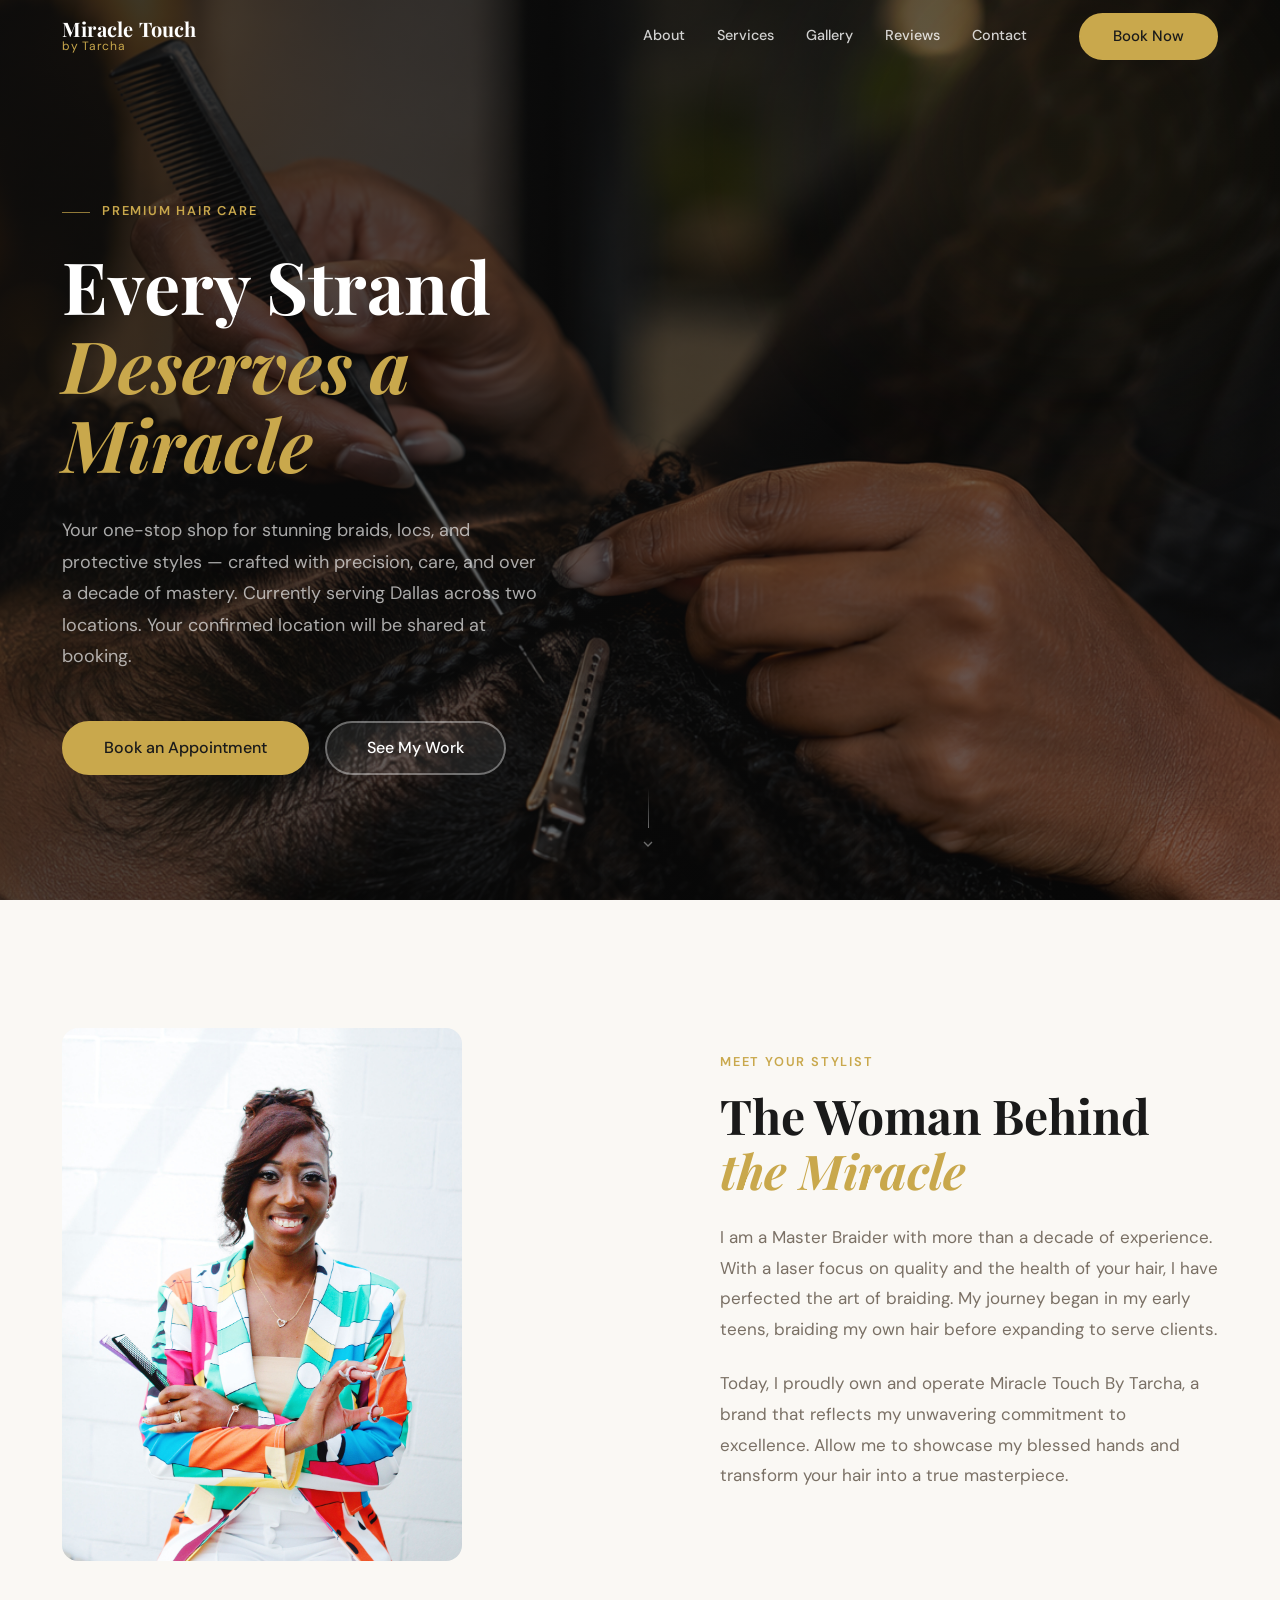
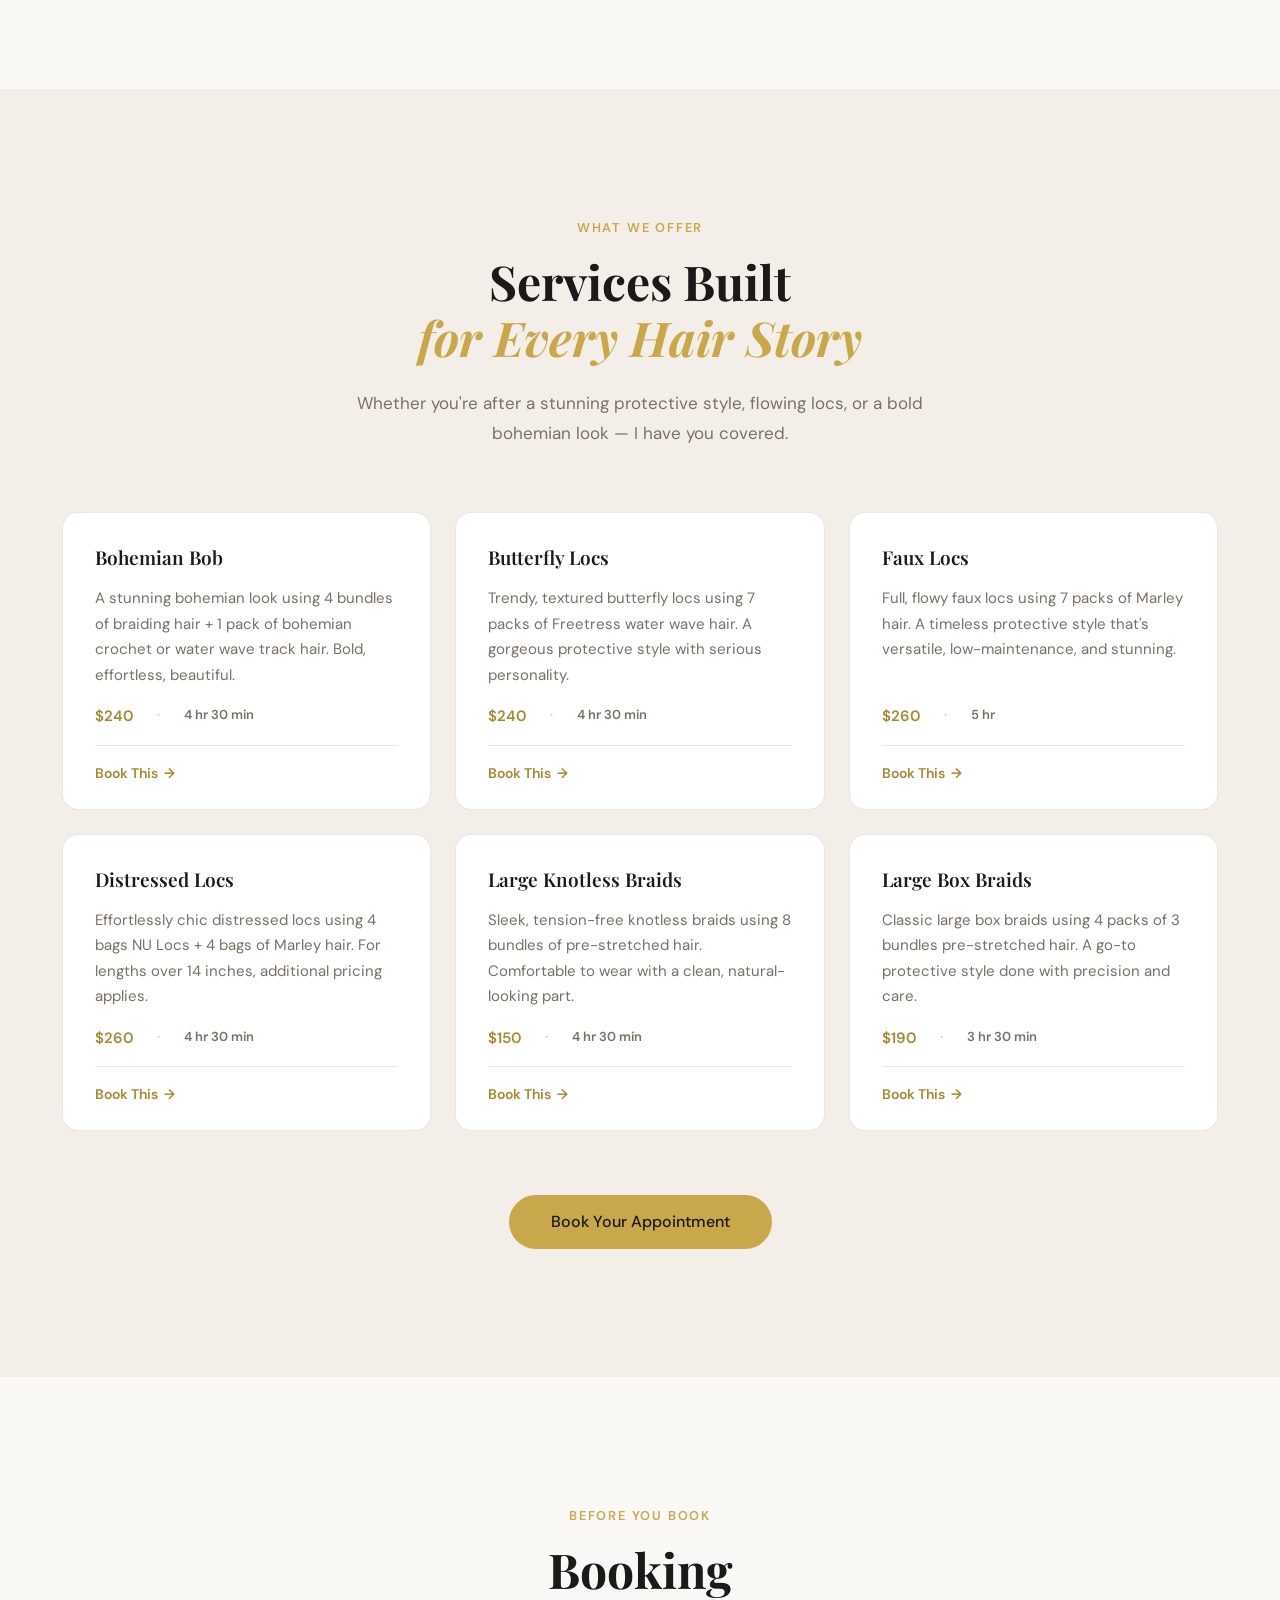
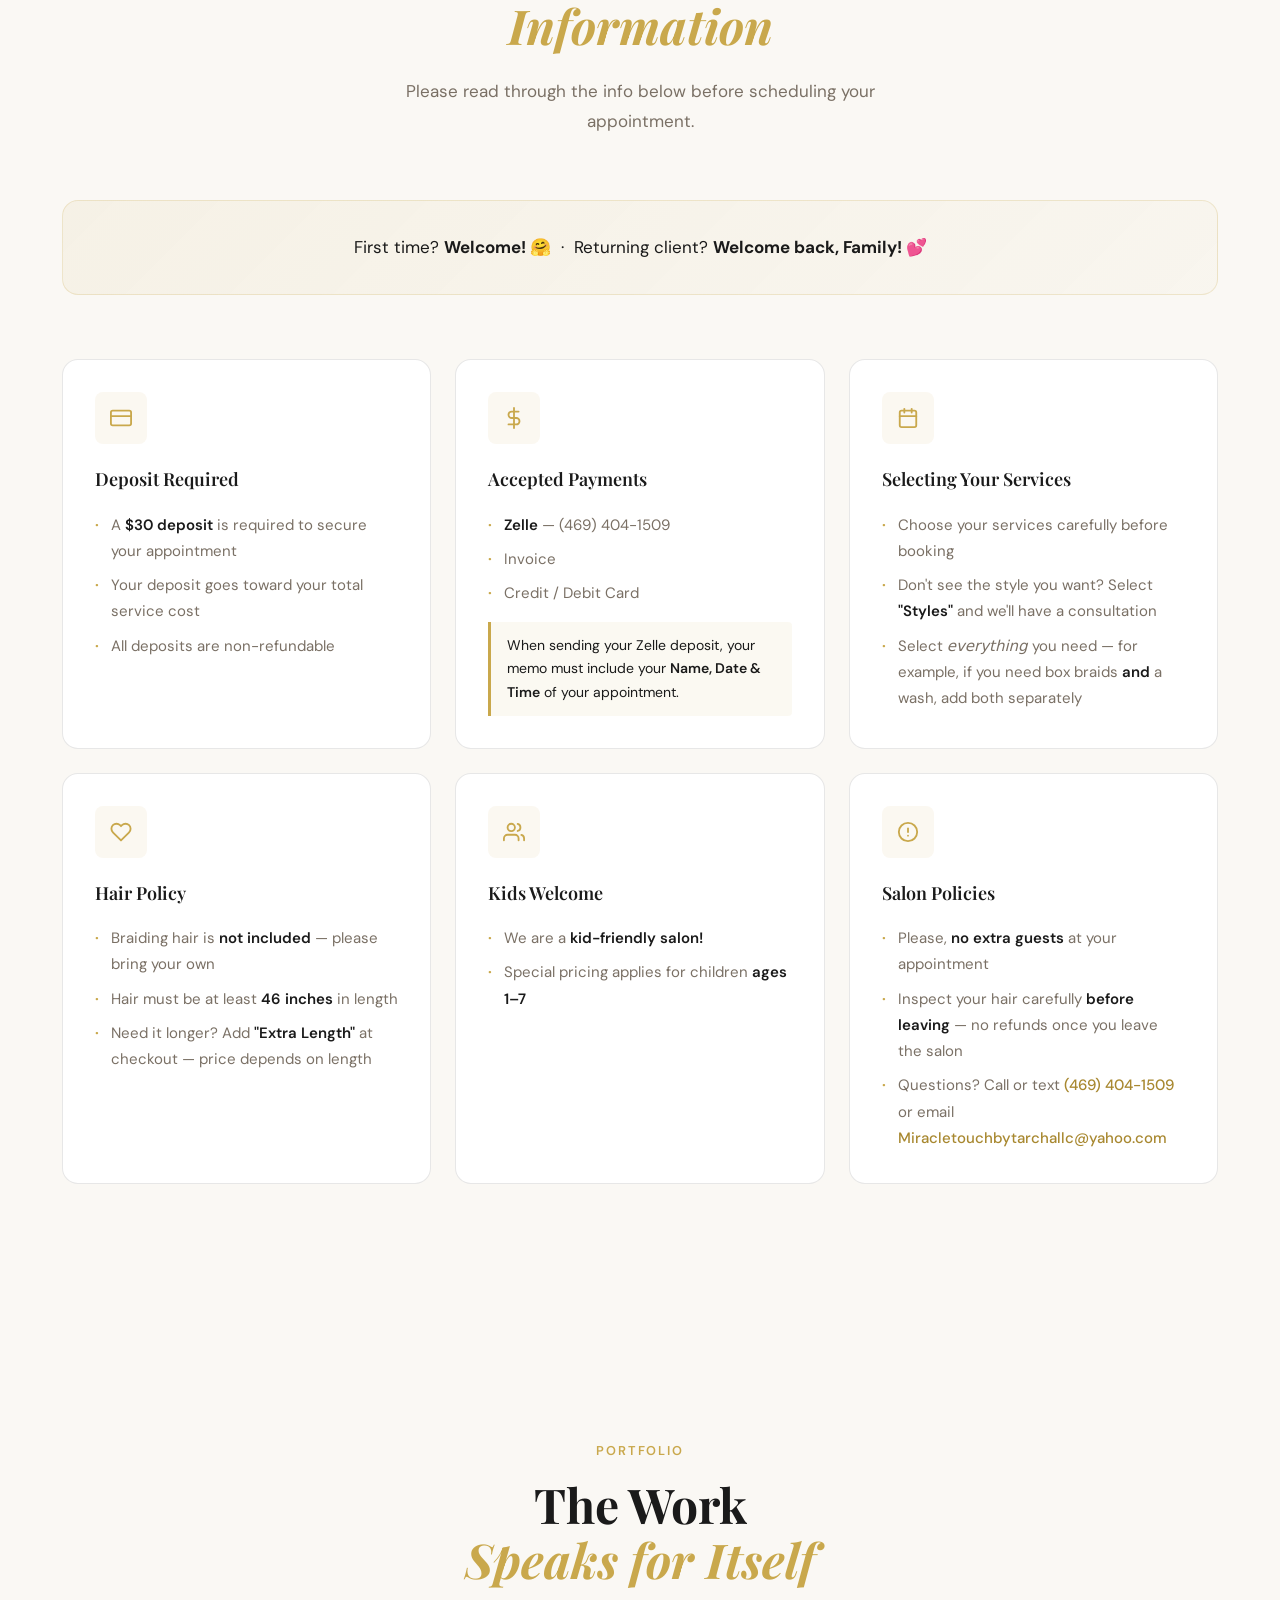
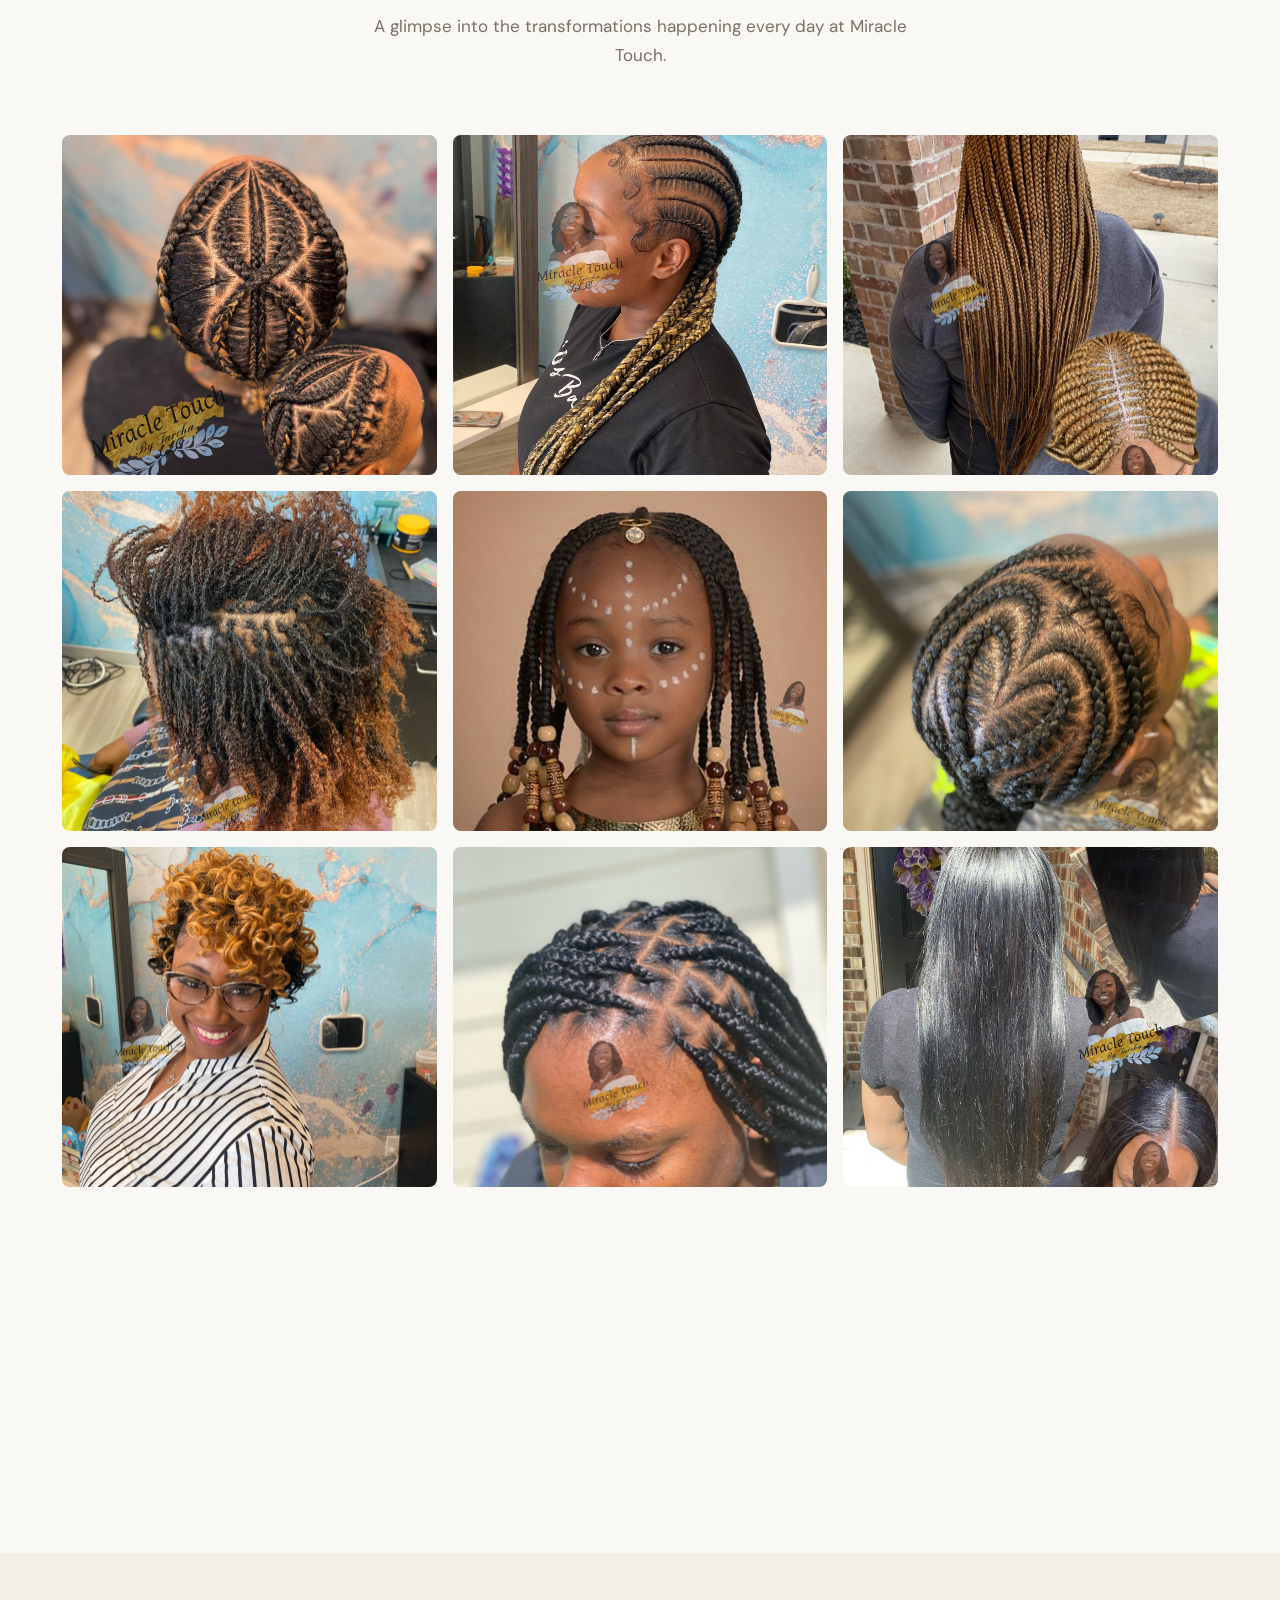
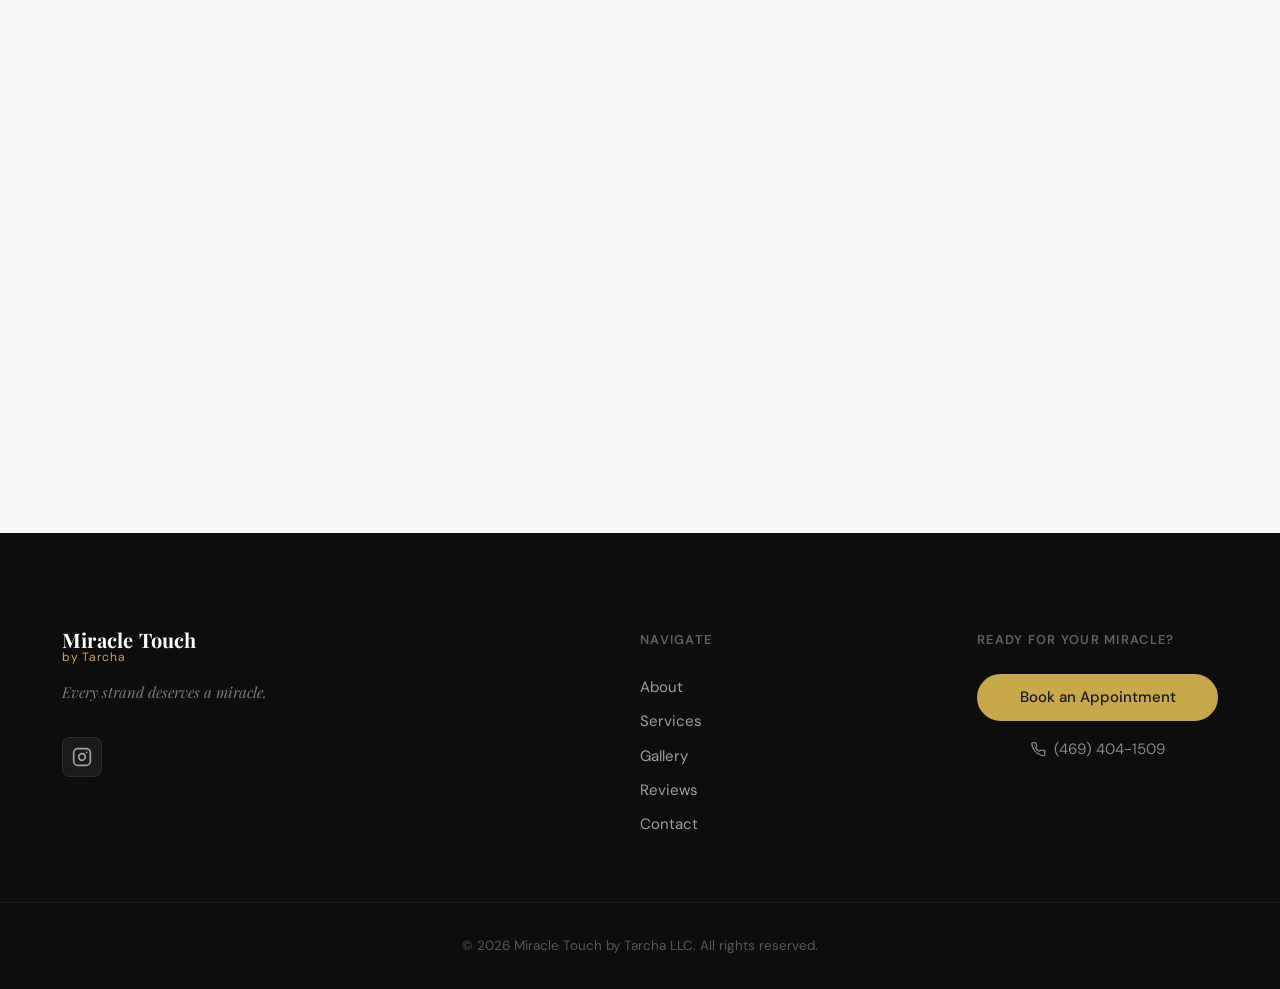
==== commit 489b005d: "Adding Booking Rules, Updated images" ====
--- a/index.html
+++ b/index.html
@@ -142,6 +142,132 @@
       </div>
     </section>
 
+    <!-- BOOKING INFO -->
+    <section class="booking section" id="booking">
+      <div class="container">
+
+        <div class="section__header fade-in">
+          <span class="section__eyebrow">Before You Book</span>
+          <h2 class="section__title">Booking<br><em>Information</em></h2>
+          <p class="section__sub">Please read through the info below before scheduling your appointment.</p>
+        </div>
+
+        <div class="booking__welcome fade-in">
+          <p>First time? <strong>Welcome! 🤗</strong> &nbsp;·&nbsp; Returning client? <strong>Welcome back, Family! 💕</strong></p>
+        </div>
+
+        <div class="booking__grid">
+
+          <div class="booking-card fade-in">
+            <div class="booking-card__icon" aria-hidden="true">
+              <svg width="22" height="22" viewBox="0 0 24 24" fill="none" stroke="currentColor" stroke-width="2" stroke-linecap="round" stroke-linejoin="round">
+                <rect x="1" y="4" width="22" height="16" rx="2" ry="2"/>
+                <line x1="1" y1="10" x2="23" y2="10"/>
+              </svg>
+            </div>
+            <h3 class="booking-card__title">Deposit Required</h3>
+            <div class="booking-card__body">
+              <ul>
+                <li>A <strong>$30 deposit</strong> is required to secure your appointment</li>
+                <li>Your deposit goes toward your total service cost</li>
+                <li>All deposits are non-refundable</li>
+              </ul>
+            </div>
+          </div>
+
+          <div class="booking-card fade-in">
+            <div class="booking-card__icon" aria-hidden="true">
+              <svg width="22" height="22" viewBox="0 0 24 24" fill="none" stroke="currentColor" stroke-width="2" stroke-linecap="round" stroke-linejoin="round">
+                <line x1="12" y1="1" x2="12" y2="23"/>
+                <path d="M17 5H9.5a3.5 3.5 0 0 0 0 7h5a3.5 3.5 0 0 1 0 7H6"/>
+              </svg>
+            </div>
+            <h3 class="booking-card__title">Accepted Payments</h3>
+            <div class="booking-card__body">
+              <ul>
+                <li><strong>Zelle</strong> — (469) 404-1509</li>
+                <li>Invoice</li>
+                <li>Credit / Debit Card</li>
+              </ul>
+              <p class="booking-card__note">When sending your Zelle deposit, your memo must include your <strong>Name, Date &amp; Time</strong> of your appointment.</p>
+            </div>
+          </div>
+
+          <div class="booking-card fade-in">
+            <div class="booking-card__icon" aria-hidden="true">
+              <svg width="22" height="22" viewBox="0 0 24 24" fill="none" stroke="currentColor" stroke-width="2" stroke-linecap="round" stroke-linejoin="round">
+                <rect x="3" y="4" width="18" height="18" rx="2" ry="2"/>
+                <line x1="16" y1="2" x2="16" y2="6"/>
+                <line x1="8" y1="2" x2="8" y2="6"/>
+                <line x1="3" y1="10" x2="21" y2="10"/>
+              </svg>
+            </div>
+            <h3 class="booking-card__title">Selecting Your Services</h3>
+            <div class="booking-card__body">
+              <ul>
+                <li>Choose your services carefully before booking</li>
+                <li>Don't see the style you want? Select <strong>"Styles"</strong> and we'll have a consultation</li>
+                <li>Select <em>everything</em> you need — for example, if you need box braids <strong>and</strong> a wash, add both separately</li>
+              </ul>
+            </div>
+          </div>
+
+          <div class="booking-card fade-in">
+            <div class="booking-card__icon" aria-hidden="true">
+              <svg width="22" height="22" viewBox="0 0 24 24" fill="none" stroke="currentColor" stroke-width="2" stroke-linecap="round" stroke-linejoin="round">
+                <path d="M20.84 4.61a5.5 5.5 0 0 0-7.78 0L12 5.67l-1.06-1.06a5.5 5.5 0 0 0-7.78 7.78l1.06 1.06L12 21.23l7.78-7.78 1.06-1.06a5.5 5.5 0 0 0 0-7.78z"/>
+              </svg>
+            </div>
+            <h3 class="booking-card__title">Hair Policy</h3>
+            <div class="booking-card__body">
+              <ul>
+                <li>Braiding hair is <strong>not included</strong> — please bring your own</li>
+                <li>Hair must be at least <strong>46 inches</strong> in length</li>
+                <li>Need it longer? Add <strong>"Extra Length"</strong> at checkout — price depends on length</li>
+              </ul>
+            </div>
+          </div>
+
+          <div class="booking-card fade-in">
+            <div class="booking-card__icon" aria-hidden="true">
+              <svg width="22" height="22" viewBox="0 0 24 24" fill="none" stroke="currentColor" stroke-width="2" stroke-linecap="round" stroke-linejoin="round">
+                <path d="M17 21v-2a4 4 0 0 0-4-4H5a4 4 0 0 0-4 4v2"/>
+                <circle cx="9" cy="7" r="4"/>
+                <path d="M23 21v-2a4 4 0 0 0-3-3.87"/>
+                <path d="M16 3.13a4 4 0 0 1 0 7.75"/>
+              </svg>
+            </div>
+            <h3 class="booking-card__title">Kids Welcome</h3>
+            <div class="booking-card__body">
+              <ul>
+                <li>We are a <strong>kid-friendly salon!</strong></li>
+                <li>Special pricing applies for children <strong>ages 1–7</strong></li>
+              </ul>
+            </div>
+          </div>
+
+          <div class="booking-card fade-in">
+            <div class="booking-card__icon" aria-hidden="true">
+              <svg width="22" height="22" viewBox="0 0 24 24" fill="none" stroke="currentColor" stroke-width="2" stroke-linecap="round" stroke-linejoin="round">
+                <circle cx="12" cy="12" r="10"/>
+                <line x1="12" y1="8" x2="12" y2="12"/>
+                <line x1="12" y1="16" x2="12.01" y2="16"/>
+              </svg>
+            </div>
+            <h3 class="booking-card__title">Salon Policies</h3>
+            <div class="booking-card__body">
+              <ul>
+                <li>Please, <strong>no extra guests</strong> at your appointment</li>
+                <li>Inspect your hair carefully <strong>before leaving</strong> — no refunds once you leave the salon</li>
+                <li>Questions? Call or text <a href="tel:+14694041509">(469) 404-1509</a> or email <a href="mailto:Miracletouchbytarchallc@yahoo.com">Miracletouchbytarchallc@yahoo.com</a></li>
+              </ul>
+            </div>
+          </div>
+
+        </div>
+      </div>
+    </section>
+
     <!-- GALLERY -->
     <section class="gallery section" id="gallery">
       <div class="container">
@@ -152,27 +278,39 @@
         </div>
         <div class="gallery__grid gallery__grid--home" id="gallery-grid">
           <div class="gallery__item">
-            <img src="images/gallery/hair6.jpeg" alt="Hair style by Miracle Touch" loading="lazy">
-            <div class="gallery__overlay"><span>Style by Tarcha</span></div>
-          </div>
-          <div class="gallery__item">
-            <img src="images/gallery/hair7.jpeg" alt="Hair style by Miracle Touch" loading="lazy">
-            <div class="gallery__overlay"><span>Style by Tarcha</span></div>
-          </div>
-          <div class="gallery__item">
-            <img src="images/gallery/hair8.jpeg" alt="Hair style by Miracle Touch" loading="lazy">
-            <div class="gallery__overlay"><span>Style by Tarcha</span></div>
-          </div>
-          <div class="gallery__item">
-            <img src="images/gallery/hair9.jpeg" alt="Hair style by Miracle Touch" loading="lazy">
-            <div class="gallery__overlay"><span>Style by Tarcha</span></div>
-          </div>
-          <div class="gallery__item">
-            <img src="images/gallery/hair10.jpeg" alt="Hair style by Miracle Touch" loading="lazy">
-            <div class="gallery__overlay"><span>Style by Tarcha</span></div>
-          </div>
-          <div class="gallery__item">
-            <img src="images/gallery/hair11.jpeg" alt="Hair style by Miracle Touch" loading="lazy">
+            <img src="images/gallery/hair3.jpeg" alt="Hair style by Miracle Touch" loading="lazy">
+            <div class="gallery__overlay"><span>Style by Tarcha</span></div>
+          </div>
+          <div class="gallery__item">
+            <img src="images/gallery/miracletouch2.jpeg" alt="Hair style by Miracle Touch" loading="lazy">
+            <div class="gallery__overlay"><span>Style by Tarcha</span></div>
+          </div>
+          <div class="gallery__item">
+            <img src="images/gallery/miracletouch3.jpeg" alt="Hair style by Miracle Touch" loading="lazy">
+            <div class="gallery__overlay"><span>Style by Tarcha</span></div>
+          </div>
+          <div class="gallery__item">
+            <img src="images/gallery/miracletouch4.jpeg" alt="Hair style by Miracle Touch" loading="lazy">
+            <div class="gallery__overlay"><span>Style by Tarcha</span></div>
+          </div>
+          <div class="gallery__item">
+            <img src="images/gallery/miracletouch5.jpeg" alt="Hair style by Miracle Touch" loading="lazy">
+            <div class="gallery__overlay"><span>Style by Tarcha</span></div>
+          </div>
+          <div class="gallery__item">
+            <img src="images/gallery/miracletouch6.jpeg" alt="Hair style by Miracle Touch" loading="lazy">
+            <div class="gallery__overlay"><span>Style by Tarcha</span></div>
+          </div>
+          <div class="gallery__item">
+            <img src="images/gallery/miracletouch7.jpeg" alt="Hair style by Miracle Touch" loading="lazy">
+            <div class="gallery__overlay"><span>Style by Tarcha</span></div>
+          </div>
+          <div class="gallery__item">
+            <img src="images/gallery/miracletouch8.jpeg" alt="Hair style by Miracle Touch" loading="lazy">
+            <div class="gallery__overlay"><span>Style by Tarcha</span></div>
+          </div>
+          <div class="gallery__item">
+            <img src="images/gallery/miracletouch9.jpeg" alt="Hair style by Miracle Touch" loading="lazy">
             <div class="gallery__overlay"><span>Style by Tarcha</span></div>
           </div>
         </div>
--- a/css/main.css
+++ b/css/main.css
@@ -1 +1 @@
-﻿*,*::before,*::after{box-sizing:border-box;margin:0;padding:0}html{scroll-behavior:smooth;-webkit-text-size-adjust:100%}body{font-family:"DM Sans",system-ui,-apple-system,sans-serif;font-size:1rem;line-height:1.65;color:#1a1a1a;background:#faf8f4;-webkit-font-smoothing:antialiased;-moz-osx-font-smoothing:grayscale;overflow-x:hidden}img{display:block;max-width:100%;height:auto}a{color:inherit;text-decoration:none;transition:color 180ms ease}ul,ol{list-style:none}button{font-family:inherit;border:none;background:none;cursor:pointer}.container{max-width:1220px;margin:0 auto;padding:0 clamp(1.25rem,4vw,2rem)}.section{padding:6rem 0}@media(min-width: 1024px){.section{padding:8rem 0}}.section--alt{background:#f3efe8}.section__eyebrow{display:block;font-size:.8rem;font-weight:600;letter-spacing:.14em;text-transform:uppercase;color:#c9a84c;margin-bottom:1rem}.section__title{font-family:"Playfair Display",Georgia,serif;font-size:clamp(2rem,4vw,3rem);font-weight:700;line-height:1.15;color:#1a1a1a;margin-bottom:1.5rem}.section__title em{font-style:italic;color:#c9a84c}.section__sub{font-size:1.0625rem;color:#7a7065;line-height:1.75;max-width:580px}.section__header{text-align:center;margin-bottom:clamp(3rem,5vw,4.5rem)}.section__header .section__sub{margin:0 auto}.btn{display:inline-flex;align-items:center;justify-content:center;gap:.5rem;padding:.875rem 2rem;border-radius:9999px;font-family:"DM Sans",system-ui,-apple-system,sans-serif;font-size:.9375rem;font-weight:500;line-height:1;text-decoration:none;cursor:pointer;border:2px solid rgba(0,0,0,0);transition:background 300ms ease,color 300ms ease,border-color 300ms ease,transform 300ms ease,box-shadow 300ms ease;white-space:nowrap}.btn:focus-visible{outline:3px solid #c9a84c;outline-offset:3px}.btn--primary{background:#c9a84c;color:#1a1a1a;border-color:#c9a84c}.btn--primary:hover{background:#a88830;border-color:#a88830;transform:translateY(-2px);box-shadow:0 8px 24px rgba(201,168,76,.35)}.btn--ghost{background:hsla(0,0%,100%,.08);color:#fff;border-color:hsla(0,0%,100%,.35)}.btn--ghost:hover{background:hsla(0,0%,100%,.16);border-color:hsla(0,0%,100%,.6);transform:translateY(-2px)}.btn--outline-dark{background:rgba(0,0,0,0);color:#1a1a1a;border-color:rgba(26,26,26,.1)}.btn--outline-dark:hover{border-color:#c9a84c;color:#a88830;transform:translateY(-2px)}.btn--lg{padding:1.0625rem 2.5rem;font-size:1rem}.btn--block{width:100%}@keyframes spin-slow{from{transform:translate(-50%, -50%) rotate(0deg)}to{transform:translate(-50%, -50%) rotate(360deg)}}@keyframes fade-up{from{opacity:0;transform:translateY(24px)}to{opacity:1;transform:translateY(0)}}@keyframes hero-entrance{from{opacity:0;transform:translateY(16px)}to{opacity:1;transform:translateY(0)}}.hero__eyebrow{animation:hero-entrance .6s ease .1s both}.hero__headline{animation:hero-entrance .6s ease .25s both}.hero__sub{animation:hero-entrance .6s ease .4s both}.hero__actions{animation:hero-entrance .6s ease .55s both}.hero__visual{animation:hero-entrance .8s ease .3s both}.hero__scroll{animation:hero-entrance .6s ease .8s both}.fade-in{opacity:0;transform:translateY(20px);transition:opacity .55s ease,transform .55s ease}.fade-in:nth-child(1){transition-delay:0s}.fade-in:nth-child(2){transition-delay:0.08s}.fade-in:nth-child(3){transition-delay:0.16s}.fade-in:nth-child(4){transition-delay:0.24s}.fade-in:nth-child(5){transition-delay:0.32s}.fade-in:nth-child(6){transition-delay:0.4s}.fade-in:nth-child(7){transition-delay:0.48s}.fade-in:nth-child(8){transition-delay:0.56s}.fade-in.is-visible{opacity:1;transform:translateY(0)}@media(prefers-reduced-motion: reduce){.fade-in,.hero__eyebrow,.hero__headline,.hero__sub,.hero__actions,.hero__visual,.hero__scroll{animation:none;opacity:1;transform:none;transition:none}.hero__ring{animation:none}}.nav{position:fixed;top:0;left:0;right:0;z-index:100;height:72px;transition:height 300ms ease,background 300ms ease,box-shadow 300ms ease}.nav::before{content:"";position:absolute;inset:0;width:100%;height:100%;background:rgba(0,0,0,0);transition:background 300ms ease,backdrop-filter 300ms ease}.nav.is-scrolled{height:60px}.nav.is-scrolled::before{background:rgba(13,13,13,.92);backdrop-filter:blur(12px);-webkit-backdrop-filter:blur(12px);box-shadow:0 1px 0 rgba(201,168,76,.12),0 4px 24px rgba(13,13,13,.3)}.nav__container{position:relative;z-index:1;display:flex;align-items:center;justify-content:space-between;height:100%}.nav__logo{display:flex;flex-direction:column;line-height:1.1;text-decoration:none}.nav__logo-primary{font-family:"Playfair Display",Georgia,serif;font-size:1.25rem;font-weight:700;color:#fff;letter-spacing:.01em}.nav__logo-sub{font-size:.75rem;font-weight:400;color:#c9a84c;letter-spacing:.06em}.nav__menu{display:none;align-items:center;gap:2rem}@media(min-width: 1024px){.nav__menu{display:flex}}.nav__list{display:flex;align-items:center;gap:.5rem}.nav__link{display:block;padding:.5rem .75rem;font-size:.9rem;font-weight:500;color:hsla(0,0%,100%,.8);border-radius:4px;transition:color 180ms ease,background 180ms ease}.nav__link:hover{color:#fff;background:hsla(0,0%,100%,.06)}.nav__cta{margin-left:.5rem}.nav__hamburger{display:flex;flex-direction:column;justify-content:center;gap:5px;width:40px;height:40px;padding:8px;border-radius:4px;transition:background 180ms ease;position:relative;z-index:110}@media(min-width: 1024px){.nav__hamburger{display:none}}.nav__hamburger span{display:block;width:100%;height:2px;background:#fff;border-radius:2px;transition:transform 300ms ease,opacity 300ms ease,width 300ms ease;transform-origin:center}.nav__hamburger:hover{background:hsla(0,0%,100%,.08)}.nav__hamburger[aria-expanded=true] span:nth-child(1){transform:translateY(7px) rotate(45deg)}.nav__hamburger[aria-expanded=true] span:nth-child(2){opacity:0;transform:scaleX(0)}.nav__hamburger[aria-expanded=true] span:nth-child(3){transform:translateY(-7px) rotate(-45deg)}.nav__overlay{display:none;position:fixed;inset:0;background:rgba(13,13,13,.6);z-index:98;backdrop-filter:blur(2px);-webkit-backdrop-filter:blur(2px)}.nav__overlay.is-active{display:block}@media(max-width: 1023px){.nav__menu{display:flex;flex-direction:column;align-items:flex-start;gap:.5rem;position:fixed;top:0;right:0;bottom:0;width:min(320px,85vw);background:#0d0d0d;border-left:1px solid rgba(201,168,76,.15);padding:calc(72px + 2rem) 2rem 2rem;z-index:99;transform:translateX(100%);transition:transform 500ms ease cubic-bezier(0.4, 0, 0.2, 1)}.nav__menu.is-open{transform:translateX(0)}.nav__list{flex-direction:column;align-items:flex-start;gap:0;width:100%}.nav__link{display:block;width:100%;padding:.875rem .5rem;font-size:1.0625rem;color:hsla(0,0%,100%,.85);border-bottom:1px solid hsla(0,0%,100%,.06);border-radius:0}.nav__link:hover{background:rgba(0,0,0,0);color:#c9a84c}.nav__cta{margin:2rem 0 0;width:100%;justify-content:center}}.hero{position:relative;min-height:100svh;display:flex;align-items:center;background:#0d0d0d url("../images/gallery/braidinghero.png") center center/cover no-repeat;overflow:hidden;padding-top:72px}.hero::after{content:"";position:absolute;inset:0;width:100%;height:100%;background:linear-gradient(135deg, rgba(13, 13, 13, 0.82) 0%, rgba(13, 13, 13, 0.65) 50%, rgba(13, 13, 13, 0.5) 100%);z-index:1}.hero__bg{position:absolute;inset:0;width:100%;height:100%;pointer-events:none;z-index:2}.hero__orb{position:absolute;border-radius:50%;filter:blur(80px)}.hero__orb--1{width:600px;height:600px;top:-150px;right:-100px;background:radial-gradient(circle, rgba(201, 168, 76, 0.12) 0%, transparent 70%)}.hero__orb--2{width:400px;height:400px;bottom:-100px;left:-80px;background:radial-gradient(circle, rgba(201, 168, 76, 0.07) 0%, transparent 70%)}.hero__container{position:relative;z-index:3;display:grid;grid-template-columns:1fr;gap:4rem;padding-top:4rem;padding-bottom:4rem}@media(min-width: 1024px){.hero__container{grid-template-columns:1fr 1fr;align-items:center;padding-top:6rem;padding-bottom:6rem}}.hero__eyebrow{display:inline-block;font-size:.8rem;font-weight:600;letter-spacing:.14em;text-transform:uppercase;color:#c9a84c;margin-bottom:1.5rem}.hero__eyebrow::before{content:"";display:inline-block;width:28px;height:1px;background:#c9a84c;vertical-align:middle;margin-right:.75rem;opacity:.7}.hero__headline{font-family:"Playfair Display",Georgia,serif;font-size:clamp(2.5rem,6vw,4.5rem);font-weight:700;line-height:1.1;color:#fff;margin-bottom:2rem}.hero__headline em{font-style:italic;color:#c9a84c;display:block}.hero__sub{font-size:clamp(1rem,1.5vw,1.125rem);color:hsla(0,0%,100%,.65);line-height:1.75;max-width:480px;margin-bottom:3rem}.hero__actions{display:flex;flex-wrap:wrap;gap:1rem}.hero__visual{display:none;position:relative;width:100%;aspect-ratio:1;max-width:420px;margin:0 auto}@media(min-width: 1024px){.hero__visual{display:block}}.hero__ring{position:absolute;border-radius:50%;border:1px solid rgba(201,168,76,.2);top:50%;left:50%;transform:translate(-50%, -50%);animation:spin-slow linear infinite}.hero__ring--outer{width:400px;height:400px;animation-duration:40s}.hero__ring--mid{width:280px;height:280px;border-color:rgba(201,168,76,.3);animation-duration:28s;animation-direction:reverse}.hero__ring--inner{width:170px;height:170px;border-color:rgba(201,168,76,.5);background:radial-gradient(circle, rgba(201, 168, 76, 0.08) 0%, transparent 70%);animation-duration:18s}.hero__initials{position:absolute;top:50%;left:50%;transform:translate(-50%, -50%);font-family:"Playfair Display",Georgia,serif;font-size:3.5rem;font-weight:700;color:rgba(201,168,76,.5);letter-spacing:.08em;user-select:none}.hero__scroll{position:absolute;bottom:3rem;left:50%;transform:translateX(-50%);display:flex;flex-direction:column;align-items:center;gap:.5rem;color:hsla(0,0%,100%,.4);z-index:3;transition:color 300ms ease}.hero__scroll:hover{color:#c9a84c}.hero__scroll-line{width:1px;height:40px;background:linear-gradient(to bottom, transparent, rgba(255, 255, 255, 0.4))}.about__container{display:grid;grid-template-columns:1fr;gap:4rem;align-items:center}@media(min-width: 1024px){.about__container{grid-template-columns:1fr 1fr;gap:6rem}}.about__visual{display:flex;justify-content:center}@media(min-width: 1024px){.about__visual{justify-content:flex-start}}.about__frame{position:relative;width:100%;max-width:400px}.about__photo-placeholder{width:100%;aspect-ratio:3/4;background:linear-gradient(145deg, #1C1409 0%, #2C1F08 60%, #1A1A1A 100%);border-radius:16px;display:flex;align-items:center;justify-content:center;overflow:hidden;border:1px solid rgba(201,168,76,.15)}.about__photo-placeholder span{font-family:"Playfair Display",Georgia,serif;font-size:clamp(6rem,15vw,10rem);font-weight:700;color:rgba(201,168,76,.18);user-select:none;line-height:1}.about__photo{width:100%;aspect-ratio:3/4;object-fit:cover;border-radius:16px}.about__badge{position:absolute;bottom:-1.5rem;right:-1.5rem;background:#c9a84c;color:#1a1a1a;border-radius:8px;padding:1rem 1.5rem;text-align:center;box-shadow:0 8px 24px rgba(26,26,26,.2);min-width:110px}@media(min-width: 768px){.about__badge{bottom:2rem;right:-2rem}}.about__badge strong{display:block;font-family:"Playfair Display",Georgia,serif;font-size:1.75rem;font-weight:700;line-height:1}.about__badge small{display:block;font-size:.75rem;font-weight:500;margin-top:2px;opacity:.8}@media(min-width: 1024px){.about__content{padding-left:2rem}}.about__text{color:#7a7065;line-height:1.8;margin-bottom:1.5rem;font-size:1.0625rem}.about__text:last-of-type{margin-bottom:3rem}.about__stats{display:grid;grid-template-columns:repeat(3, 1fr);gap:1rem;padding-top:2rem;border-top:1px solid rgba(26,26,26,.1)}.about__stat{text-align:center}@media(min-width: 768px){.about__stat{text-align:left}}.about__stat strong{display:block;font-family:"Playfair Display",Georgia,serif;font-size:1.875rem;font-weight:700;color:#c9a84c;line-height:1.1}.about__stat span{display:block;font-size:.8125rem;color:#7a7065;margin-top:4px}.services__grid{display:grid;grid-template-columns:1fr;gap:1.5rem}@media(min-width: 768px){.services__grid{grid-template-columns:repeat(2, 1fr)}}@media(min-width: 1024px){.services__grid{grid-template-columns:repeat(3, 1fr)}}.service-card{background:#fff;border:1px solid rgba(26,26,26,.1);border-radius:16px;padding:2rem 2rem 1.5rem;display:flex;flex-direction:column;gap:1rem;transition:transform 300ms ease,box-shadow 300ms ease,border-color 300ms ease}.service-card:hover{transform:translateY(-4px);box-shadow:0 12px 40px rgba(26,26,26,.08);border-color:rgba(201,168,76,.3)}.service-card:hover .service-card__icon{background:#c9a84c;color:#1a1a1a}.service-card__icon{width:56px;height:56px;border-radius:8px;background:rgba(201,168,76,.08);color:#c9a84c;display:flex;align-items:center;justify-content:center;flex-shrink:0;transition:background 300ms ease,color 300ms ease}.service-card__title{font-family:"Playfair Display",Georgia,serif;font-size:1.1875rem;font-weight:600;color:#1a1a1a;line-height:1.3}.service-card__desc{font-size:.9375rem;color:#7a7065;line-height:1.7;flex:1}.service-card__meta{display:flex;gap:1.5rem;font-size:.8125rem;font-weight:600;color:#7a7065}.service-card__meta span:first-child{color:#a88830;font-size:.9375rem}.service-card__meta span+span::before{content:"·";margin-right:1.5rem;opacity:.4}.service-card__link{display:inline-flex;align-items:center;gap:.375rem;font-size:.875rem;font-weight:600;color:#a88830;margin-top:auto;padding-top:1rem;border-top:1px solid rgba(26,26,26,.1);transition:color 180ms ease,gap 180ms ease}.service-card__link:hover{color:#c9a84c;gap:.625rem}.services__footer{display:flex;justify-content:center;margin-top:4rem}.gallery__filters{display:flex;flex-wrap:wrap;gap:.5rem;justify-content:center;margin-bottom:3rem}.gallery__filter{padding:.5rem 1.25rem;border-radius:9999px;font-size:.875rem;font-weight:500;color:#7a7065;background:rgba(0,0,0,0);border:1.5px solid rgba(26,26,26,.1);cursor:pointer;transition:all 300ms ease}.gallery__filter:hover{border-color:#c9a84c;color:#a88830}.gallery__filter.is-active{background:#c9a84c;border-color:#c9a84c;color:#1a1a1a;font-weight:600}.gallery__grid{display:grid;grid-template-columns:repeat(2, 1fr);gap:.75rem;grid-auto-rows:220px}@media(min-width: 768px){.gallery__grid{grid-template-columns:repeat(3, 1fr);gap:1rem;grid-auto-rows:260px}}@media(min-width: 1024px){.gallery__grid{grid-auto-rows:300px}}.gallery__grid--home{grid-auto-rows:240px}@media(min-width: 768px){.gallery__grid--home{grid-auto-rows:280px}}@media(min-width: 1024px){.gallery__grid--home{grid-auto-rows:340px}}.page-header{padding-top:calc(72px + 4rem);padding-bottom:4rem;text-align:center;background:#faf8f4;border-bottom:1px solid rgba(26,26,26,.1)}.page-header__lead{font-size:1.0625rem;color:#7a7065;line-height:1.75;max-width:540px;margin:1rem auto 0}.gallery__item{position:relative;overflow:hidden;border-radius:8px;cursor:pointer;background:#f3efe8}.gallery__item--tall{grid-row:span 2}.gallery__item--wide{grid-column:span 2}.gallery__item.is-hidden{display:none}.gallery__item img{position:absolute;inset:0;width:100%;height:100%;object-fit:cover;transition:transform .6s ease}.gallery__item:hover img{transform:scale(1.06)}.gallery__item:hover .gallery__overlay{opacity:1}.gallery__overlay{position:absolute;inset:0;width:100%;height:100%;background:linear-gradient(to top, rgba(13, 13, 13, 0.75) 0%, transparent 60%);display:flex;align-items:flex-end;padding:1.5rem;opacity:0;transition:opacity 300ms ease}.gallery__overlay span{font-family:"Playfair Display",Georgia,serif;font-size:1rem;font-weight:600;color:#fff;letter-spacing:.03em}.gallery__footer{display:flex;flex-direction:column;align-items:center;gap:1.5rem;margin-top:4rem;text-align:center}.gallery__footer p{color:#7a7065;font-size:.9375rem}.lightbox{position:fixed;inset:0;z-index:200;display:flex;align-items:center;justify-content:center;padding:2rem}.lightbox[hidden]{display:none}.lightbox__close{position:absolute;top:2rem;right:2rem;width:44px;height:44px;border-radius:50%;background:hsla(0,0%,100%,.1);color:#fff;display:flex;align-items:center;justify-content:center;border:1px solid hsla(0,0%,100%,.2);transition:background 180ms ease,transform 180ms ease;z-index:1}.lightbox__close:hover{background:hsla(0,0%,100%,.2);transform:rotate(90deg)}.lightbox__figure{position:relative;z-index:1;max-width:min(90vw,900px);max-height:90vh;display:flex;flex-direction:column;align-items:center;gap:1rem}.lightbox__img{max-width:100%;max-height:80vh;object-fit:contain;border-radius:8px;box-shadow:0 24px 80px rgba(13,13,13,.6)}.lightbox__caption{color:hsla(0,0%,100%,.7);font-family:"Playfair Display",Georgia,serif;font-style:italic;font-size:.9375rem}.lightbox__backdrop{position:fixed;inset:0;z-index:199;background:rgba(13,13,13,.92);backdrop-filter:blur(6px);-webkit-backdrop-filter:blur(6px)}.lightbox__backdrop[hidden]{display:none}.testimonials__grid{display:grid;grid-template-columns:1fr;gap:1.5rem}@media(min-width: 768px){.testimonials__grid{grid-template-columns:repeat(2, 1fr)}}@media(min-width: 1024px){.testimonials__grid{grid-template-columns:repeat(3, 1fr)}}.review-card{background:#fff;border:1px solid rgba(26,26,26,.1);border-radius:16px;padding:2rem;display:flex;flex-direction:column;gap:1.5rem;transition:transform 300ms ease,box-shadow 300ms ease}.review-card:hover{transform:translateY(-3px);box-shadow:0 10px 32px rgba(26,26,26,.07)}.review-card__stars{color:#c9a84c;font-size:1.0625rem;letter-spacing:2px}.review-card blockquote{font-size:.9875rem;color:#1a1a1a;line-height:1.75;flex:1}.review-card__author{display:flex;align-items:center;gap:1rem;padding-top:1rem;border-top:1px solid rgba(26,26,26,.1)}.review-card__author strong{display:block;font-size:.9375rem;font-weight:600;color:#1a1a1a}.review-card__author span{display:block;font-size:.8125rem;color:#7a7065;margin-top:1px}.review-card__avatar{width:44px;height:44px;border-radius:50%;background:linear-gradient(135deg, #E8D4A0, #C9A84C);color:#1a1a1a;font-size:.75rem;font-weight:700;letter-spacing:.05em;display:flex;align-items:center;justify-content:center;flex-shrink:0}.contact__container{display:grid;grid-template-columns:1fr;gap:4rem}@media(min-width: 1024px){.contact__container{grid-template-columns:1fr 1fr;gap:6rem;align-items:start}}.contact__lead{font-size:1.0625rem;color:#7a7065;line-height:1.75;margin:1.5rem 0 3rem}.contact__list{display:flex;flex-direction:column;gap:2rem}.contact__item{display:flex;gap:1.5rem;align-items:flex-start}.contact__item strong{display:block;font-size:.8rem;font-weight:600;letter-spacing:.08em;text-transform:uppercase;color:#7a7065;margin-bottom:4px}.contact__item a{font-size:1rem;color:#1a1a1a;font-weight:500;transition:color 180ms ease;word-break:break-word}.contact__item a:hover{color:#a88830}.contact__icon{width:40px;height:40px;border-radius:8px;background:rgba(201,168,76,.08);color:#c9a84c;display:flex;align-items:center;justify-content:center;flex-shrink:0;margin-top:2px}.contact__hours{display:flex;flex-direction:column;gap:6px;margin-top:4px}.contact__hours li{display:flex;gap:1.5rem;font-size:.9375rem;color:#1a1a1a}.contact__hours li span:first-child{min-width:90px;color:#7a7065;font-size:.9rem}.contact__hours li.is-closed span{color:rgba(122,112,101,.6)}.contact__hours li.is-closed span:last-child{font-style:italic}@media(min-width: 1024px){.contact__book{padding-top:6rem}}.contact__book-card{background:#1a1a1a;color:#fff;border-radius:32px;padding:3rem;text-align:center;display:flex;flex-direction:column;align-items:center;gap:1.5rem}@media(min-width: 1024px){.contact__book-card{padding:4rem}}.contact__book-card h3{font-family:"Playfair Display",Georgia,serif;font-size:1.625rem;font-weight:700}.contact__book-card p{font-size:1rem;color:hsla(0,0%,100%,.65);line-height:1.7;max-width:340px}.contact__book-icon{width:64px;height:64px;border-radius:50%;background:rgba(201,168,76,.12);color:#c9a84c;display:flex;align-items:center;justify-content:center;border:1px solid rgba(201,168,76,.25)}.contact__book-note{font-size:.84rem !important;color:hsla(0,0%,100%,.45) !important;margin-top:-0.5rem}.contact__book-note a{color:#e8d4a0;font-weight:500;transition:color 180ms ease}.contact__book-note a:hover{color:#c9a84c}.footer{background:#0d0d0d;color:hsla(0,0%,100%,.65)}.footer__main{padding:6rem 0 4rem}.footer__container{display:grid;grid-template-columns:1fr;gap:4rem}@media(min-width: 768px){.footer__container{grid-template-columns:1fr 1fr}}@media(min-width: 1024px){.footer__container{grid-template-columns:2fr 1fr 1fr;gap:6rem}}.footer__logo{display:inline-flex;flex-direction:column;line-height:1.1;margin-bottom:1rem}.footer__tagline{font-size:.9375rem;color:hsla(0,0%,100%,.45);font-style:italic;font-family:"Playfair Display",Georgia,serif;margin-bottom:2rem}.footer__social a{display:inline-flex;align-items:center;justify-content:center;width:40px;height:40px;border-radius:8px;background:hsla(0,0%,100%,.06);color:hsla(0,0%,100%,.6);border:1px solid hsla(0,0%,100%,.08);transition:background 300ms ease,color 300ms ease,border-color 300ms ease}.footer__social a:hover{background:rgba(201,168,76,.15);color:#c9a84c;border-color:rgba(201,168,76,.3)}.footer__nav h4{font-size:.8rem;font-weight:600;letter-spacing:.1em;text-transform:uppercase;color:hsla(0,0%,100%,.35);margin-bottom:1.5rem}.footer__nav ul{display:flex;flex-direction:column;gap:.5rem}.footer__nav a{font-size:.9375rem;color:hsla(0,0%,100%,.6);transition:color 180ms ease}.footer__nav a:hover{color:#c9a84c}.footer__cta h4{font-size:.8rem;font-weight:600;letter-spacing:.1em;text-transform:uppercase;color:hsla(0,0%,100%,.35);margin-bottom:1.5rem}.footer__cta .btn{display:flex;width:100%;justify-content:center;margin-bottom:1rem}.footer__phone{display:flex;align-items:center;justify-content:center;gap:.5rem;font-size:.9375rem;color:hsla(0,0%,100%,.5);transition:color 180ms ease}.footer__phone:hover{color:#c9a84c}.footer__bottom{border-top:1px solid hsla(0,0%,100%,.06);padding:2rem 0}.footer__bottom p{font-size:.84rem;color:hsla(0,0%,100%,.3);text-align:center}/*# sourceMappingURL=main.css.map */
+﻿*,*::before,*::after{box-sizing:border-box;margin:0;padding:0}html{scroll-behavior:smooth;-webkit-text-size-adjust:100%}body{font-family:"DM Sans",system-ui,-apple-system,sans-serif;font-size:1rem;line-height:1.65;color:#1a1a1a;background:#faf8f4;-webkit-font-smoothing:antialiased;-moz-osx-font-smoothing:grayscale;overflow-x:hidden}img{display:block;max-width:100%;height:auto}a{color:inherit;text-decoration:none;transition:color 180ms ease}ul,ol{list-style:none}button{font-family:inherit;border:none;background:none;cursor:pointer}.container{max-width:1220px;margin:0 auto;padding:0 clamp(1.25rem,4vw,2rem)}.section{padding:6rem 0}@media(min-width: 1024px){.section{padding:8rem 0}}.section--alt{background:#f3efe8}.section__eyebrow{display:block;font-size:.8rem;font-weight:600;letter-spacing:.14em;text-transform:uppercase;color:#c9a84c;margin-bottom:1rem}.section__title{font-family:"Playfair Display",Georgia,serif;font-size:clamp(2rem,4vw,3rem);font-weight:700;line-height:1.15;color:#1a1a1a;margin-bottom:1.5rem}.section__title em{font-style:italic;color:#c9a84c}.section__sub{font-size:1.0625rem;color:#7a7065;line-height:1.75;max-width:580px}.section__header{text-align:center;margin-bottom:clamp(3rem,5vw,4.5rem)}.section__header .section__sub{margin:0 auto}.btn{display:inline-flex;align-items:center;justify-content:center;gap:.5rem;padding:.875rem 2rem;border-radius:9999px;font-family:"DM Sans",system-ui,-apple-system,sans-serif;font-size:.9375rem;font-weight:500;line-height:1;text-decoration:none;cursor:pointer;border:2px solid rgba(0,0,0,0);transition:background 300ms ease,color 300ms ease,border-color 300ms ease,transform 300ms ease,box-shadow 300ms ease;white-space:nowrap}.btn:focus-visible{outline:3px solid #c9a84c;outline-offset:3px}.btn--primary{background:#c9a84c;color:#1a1a1a;border-color:#c9a84c}.btn--primary:hover{background:#a88830;border-color:#a88830;transform:translateY(-2px);box-shadow:0 8px 24px rgba(201,168,76,.35)}.btn--ghost{background:hsla(0,0%,100%,.08);color:#fff;border-color:hsla(0,0%,100%,.35)}.btn--ghost:hover{background:hsla(0,0%,100%,.16);border-color:hsla(0,0%,100%,.6);transform:translateY(-2px)}.btn--outline-dark{background:rgba(0,0,0,0);color:#1a1a1a;border-color:rgba(26,26,26,.1)}.btn--outline-dark:hover{border-color:#c9a84c;color:#a88830;transform:translateY(-2px)}.btn--lg{padding:1.0625rem 2.5rem;font-size:1rem}.btn--block{width:100%}@keyframes spin-slow{from{transform:translate(-50%, -50%) rotate(0deg)}to{transform:translate(-50%, -50%) rotate(360deg)}}@keyframes fade-up{from{opacity:0;transform:translateY(24px)}to{opacity:1;transform:translateY(0)}}@keyframes hero-entrance{from{opacity:0;transform:translateY(16px)}to{opacity:1;transform:translateY(0)}}.hero__eyebrow{animation:hero-entrance .6s ease .1s both}.hero__headline{animation:hero-entrance .6s ease .25s both}.hero__sub{animation:hero-entrance .6s ease .4s both}.hero__actions{animation:hero-entrance .6s ease .55s both}.hero__visual{animation:hero-entrance .8s ease .3s both}.hero__scroll{animation:hero-entrance .6s ease .8s both}.fade-in{opacity:0;transform:translateY(20px);transition:opacity .55s ease,transform .55s ease}.fade-in:nth-child(1){transition-delay:0s}.fade-in:nth-child(2){transition-delay:0.08s}.fade-in:nth-child(3){transition-delay:0.16s}.fade-in:nth-child(4){transition-delay:0.24s}.fade-in:nth-child(5){transition-delay:0.32s}.fade-in:nth-child(6){transition-delay:0.4s}.fade-in:nth-child(7){transition-delay:0.48s}.fade-in:nth-child(8){transition-delay:0.56s}.fade-in.is-visible{opacity:1;transform:translateY(0)}@media(prefers-reduced-motion: reduce){.fade-in,.hero__eyebrow,.hero__headline,.hero__sub,.hero__actions,.hero__visual,.hero__scroll{animation:none;opacity:1;transform:none;transition:none}.hero__ring{animation:none}}.nav{position:fixed;top:0;left:0;right:0;z-index:100;height:72px;transition:height 300ms ease,background 300ms ease,box-shadow 300ms ease}.nav::before{content:"";position:absolute;inset:0;width:100%;height:100%;background:rgba(0,0,0,0);transition:background 300ms ease,backdrop-filter 300ms ease}.nav.is-scrolled{height:60px}.nav.is-scrolled::before{background:rgba(13,13,13,.92);backdrop-filter:blur(12px);-webkit-backdrop-filter:blur(12px);box-shadow:0 1px 0 rgba(201,168,76,.12),0 4px 24px rgba(13,13,13,.3)}.nav__container{position:relative;z-index:1;display:flex;align-items:center;justify-content:space-between;height:100%}.nav__logo{display:flex;flex-direction:column;line-height:1.1;text-decoration:none}.nav__logo-primary{font-family:"Playfair Display",Georgia,serif;font-size:1.25rem;font-weight:700;color:#fff;letter-spacing:.01em}.nav__logo-sub{font-size:.75rem;font-weight:400;color:#c9a84c;letter-spacing:.06em}.nav__menu{display:none;align-items:center;gap:2rem}@media(min-width: 1024px){.nav__menu{display:flex}}.nav__list{display:flex;align-items:center;gap:.5rem}.nav__link{display:block;padding:.5rem .75rem;font-size:.9rem;font-weight:500;color:hsla(0,0%,100%,.8);border-radius:4px;transition:color 180ms ease,background 180ms ease}.nav__link:hover{color:#fff;background:hsla(0,0%,100%,.06)}.nav__cta{margin-left:.5rem}.nav__hamburger{display:flex;flex-direction:column;justify-content:center;gap:5px;width:40px;height:40px;padding:8px;border-radius:4px;transition:background 180ms ease;position:relative;z-index:110}@media(min-width: 1024px){.nav__hamburger{display:none}}.nav__hamburger span{display:block;width:100%;height:2px;background:#fff;border-radius:2px;transition:transform 300ms ease,opacity 300ms ease,width 300ms ease;transform-origin:center}.nav__hamburger:hover{background:hsla(0,0%,100%,.08)}.nav__hamburger[aria-expanded=true] span:nth-child(1){transform:translateY(7px) rotate(45deg)}.nav__hamburger[aria-expanded=true] span:nth-child(2){opacity:0;transform:scaleX(0)}.nav__hamburger[aria-expanded=true] span:nth-child(3){transform:translateY(-7px) rotate(-45deg)}.nav__overlay{display:none;position:fixed;inset:0;background:rgba(13,13,13,.6);z-index:98;backdrop-filter:blur(2px);-webkit-backdrop-filter:blur(2px)}.nav__overlay.is-active{display:block}@media(max-width: 1023px){.nav__menu{display:flex;flex-direction:column;align-items:flex-start;gap:.5rem;position:fixed;top:0;right:0;bottom:0;width:min(320px,85vw);background:#0d0d0d;border-left:1px solid rgba(201,168,76,.15);padding:calc(72px + 2rem) 2rem 2rem;z-index:99;transform:translateX(100%);transition:transform 500ms ease cubic-bezier(0.4, 0, 0.2, 1)}.nav__menu.is-open{transform:translateX(0)}.nav__list{flex-direction:column;align-items:flex-start;gap:0;width:100%}.nav__link{display:block;width:100%;padding:.875rem .5rem;font-size:1.0625rem;color:hsla(0,0%,100%,.85);border-bottom:1px solid hsla(0,0%,100%,.06);border-radius:0}.nav__link:hover{background:rgba(0,0,0,0);color:#c9a84c}.nav__cta{margin:2rem 0 0;width:100%;justify-content:center}}.hero{position:relative;min-height:100svh;display:flex;align-items:center;background:#0d0d0d url("../images/gallery/braidinghero.png") center center/cover no-repeat;overflow:hidden;padding-top:72px}.hero::after{content:"";position:absolute;inset:0;width:100%;height:100%;background:linear-gradient(135deg, rgba(13, 13, 13, 0.82) 0%, rgba(13, 13, 13, 0.65) 50%, rgba(13, 13, 13, 0.5) 100%);z-index:1}.hero__bg{position:absolute;inset:0;width:100%;height:100%;pointer-events:none;z-index:2}.hero__orb{position:absolute;border-radius:50%;filter:blur(80px)}.hero__orb--1{width:600px;height:600px;top:-150px;right:-100px;background:radial-gradient(circle, rgba(201, 168, 76, 0.12) 0%, transparent 70%)}.hero__orb--2{width:400px;height:400px;bottom:-100px;left:-80px;background:radial-gradient(circle, rgba(201, 168, 76, 0.07) 0%, transparent 70%)}.hero__container{position:relative;z-index:3;display:grid;grid-template-columns:1fr;gap:4rem;padding-top:4rem;padding-bottom:4rem}@media(min-width: 1024px){.hero__container{grid-template-columns:1fr 1fr;align-items:center;padding-top:6rem;padding-bottom:6rem}}.hero__eyebrow{display:inline-block;font-size:.8rem;font-weight:600;letter-spacing:.14em;text-transform:uppercase;color:#c9a84c;margin-bottom:1.5rem}.hero__eyebrow::before{content:"";display:inline-block;width:28px;height:1px;background:#c9a84c;vertical-align:middle;margin-right:.75rem;opacity:.7}.hero__headline{font-family:"Playfair Display",Georgia,serif;font-size:clamp(2.5rem,6vw,4.5rem);font-weight:700;line-height:1.1;color:#fff;margin-bottom:2rem}.hero__headline em{font-style:italic;color:#c9a84c;display:block}.hero__sub{font-size:clamp(1rem,1.5vw,1.125rem);color:hsla(0,0%,100%,.65);line-height:1.75;max-width:480px;margin-bottom:3rem}.hero__actions{display:flex;flex-wrap:wrap;gap:1rem}.hero__visual{display:none;position:relative;width:100%;aspect-ratio:1;max-width:420px;margin:0 auto}@media(min-width: 1024px){.hero__visual{display:block}}.hero__ring{position:absolute;border-radius:50%;border:1px solid rgba(201,168,76,.2);top:50%;left:50%;transform:translate(-50%, -50%);animation:spin-slow linear infinite}.hero__ring--outer{width:400px;height:400px;animation-duration:40s}.hero__ring--mid{width:280px;height:280px;border-color:rgba(201,168,76,.3);animation-duration:28s;animation-direction:reverse}.hero__ring--inner{width:170px;height:170px;border-color:rgba(201,168,76,.5);background:radial-gradient(circle, rgba(201, 168, 76, 0.08) 0%, transparent 70%);animation-duration:18s}.hero__initials{position:absolute;top:50%;left:50%;transform:translate(-50%, -50%);font-family:"Playfair Display",Georgia,serif;font-size:3.5rem;font-weight:700;color:rgba(201,168,76,.5);letter-spacing:.08em;user-select:none}.hero__scroll{position:absolute;bottom:3rem;left:50%;transform:translateX(-50%);display:flex;flex-direction:column;align-items:center;gap:.5rem;color:hsla(0,0%,100%,.4);z-index:3;transition:color 300ms ease}.hero__scroll:hover{color:#c9a84c}.hero__scroll-line{width:1px;height:40px;background:linear-gradient(to bottom, transparent, rgba(255, 255, 255, 0.4))}.about__container{display:grid;grid-template-columns:1fr;gap:4rem;align-items:center}@media(min-width: 1024px){.about__container{grid-template-columns:1fr 1fr;gap:6rem}}.about__visual{display:flex;justify-content:center}@media(min-width: 1024px){.about__visual{justify-content:flex-start}}.about__frame{position:relative;width:100%;max-width:400px}.about__photo-placeholder{width:100%;aspect-ratio:3/4;background:linear-gradient(145deg, #1C1409 0%, #2C1F08 60%, #1A1A1A 100%);border-radius:16px;display:flex;align-items:center;justify-content:center;overflow:hidden;border:1px solid rgba(201,168,76,.15)}.about__photo-placeholder span{font-family:"Playfair Display",Georgia,serif;font-size:clamp(6rem,15vw,10rem);font-weight:700;color:rgba(201,168,76,.18);user-select:none;line-height:1}.about__photo{width:100%;aspect-ratio:3/4;object-fit:cover;border-radius:16px}.about__badge{position:absolute;bottom:-1.5rem;right:-1.5rem;background:#c9a84c;color:#1a1a1a;border-radius:8px;padding:1rem 1.5rem;text-align:center;box-shadow:0 8px 24px rgba(26,26,26,.2);min-width:110px}@media(min-width: 768px){.about__badge{bottom:2rem;right:-2rem}}.about__badge strong{display:block;font-family:"Playfair Display",Georgia,serif;font-size:1.75rem;font-weight:700;line-height:1}.about__badge small{display:block;font-size:.75rem;font-weight:500;margin-top:2px;opacity:.8}@media(min-width: 1024px){.about__content{padding-left:2rem}}.about__text{color:#7a7065;line-height:1.8;margin-bottom:1.5rem;font-size:1.0625rem}.about__text:last-of-type{margin-bottom:3rem}.about__stats{display:grid;grid-template-columns:repeat(3, 1fr);gap:1rem;padding-top:2rem;border-top:1px solid rgba(26,26,26,.1)}.about__stat{text-align:center}@media(min-width: 768px){.about__stat{text-align:left}}.about__stat strong{display:block;font-family:"Playfair Display",Georgia,serif;font-size:1.875rem;font-weight:700;color:#c9a84c;line-height:1.1}.about__stat span{display:block;font-size:.8125rem;color:#7a7065;margin-top:4px}.services__grid{display:grid;grid-template-columns:1fr;gap:1.5rem}@media(min-width: 768px){.services__grid{grid-template-columns:repeat(2, 1fr)}}@media(min-width: 1024px){.services__grid{grid-template-columns:repeat(3, 1fr)}}.service-card{background:#fff;border:1px solid rgba(26,26,26,.1);border-radius:16px;padding:2rem 2rem 1.5rem;display:flex;flex-direction:column;gap:1rem;transition:transform 300ms ease,box-shadow 300ms ease,border-color 300ms ease}.service-card:hover{transform:translateY(-4px);box-shadow:0 12px 40px rgba(26,26,26,.08);border-color:rgba(201,168,76,.3)}.service-card:hover .service-card__icon{background:#c9a84c;color:#1a1a1a}.service-card__icon{width:56px;height:56px;border-radius:8px;background:rgba(201,168,76,.08);color:#c9a84c;display:flex;align-items:center;justify-content:center;flex-shrink:0;transition:background 300ms ease,color 300ms ease}.service-card__title{font-family:"Playfair Display",Georgia,serif;font-size:1.1875rem;font-weight:600;color:#1a1a1a;line-height:1.3}.service-card__desc{font-size:.9375rem;color:#7a7065;line-height:1.7;flex:1}.service-card__meta{display:flex;gap:1.5rem;font-size:.8125rem;font-weight:600;color:#7a7065}.service-card__meta span:first-child{color:#a88830;font-size:.9375rem}.service-card__meta span+span::before{content:"·";margin-right:1.5rem;opacity:.4}.service-card__link{display:inline-flex;align-items:center;gap:.375rem;font-size:.875rem;font-weight:600;color:#a88830;margin-top:auto;padding-top:1rem;border-top:1px solid rgba(26,26,26,.1);transition:color 180ms ease,gap 180ms ease}.service-card__link:hover{color:#c9a84c;gap:.625rem}.services__footer{display:flex;justify-content:center;margin-top:4rem}.booking__welcome{background:linear-gradient(135deg, rgba(201, 168, 76, 0.08) 0%, rgba(201, 168, 76, 0.03) 100%);border:1px solid rgba(201,168,76,.22);border-radius:16px;padding:2rem 3rem;text-align:center;margin-bottom:4rem;font-size:1.0625rem;color:#1a1a1a;line-height:1.7}.booking__grid{display:grid;grid-template-columns:1fr;gap:1.5rem}@media(min-width: 768px){.booking__grid{grid-template-columns:repeat(2, 1fr)}}@media(min-width: 1024px){.booking__grid{grid-template-columns:repeat(3, 1fr)}}.booking-card{background:#fff;border:1px solid rgba(26,26,26,.1);border-radius:16px;padding:2rem;display:flex;flex-direction:column;gap:1rem}.booking-card__icon{width:52px;height:52px;border-radius:8px;background:rgba(201,168,76,.08);color:#c9a84c;display:flex;align-items:center;justify-content:center;flex-shrink:0}.booking-card__title{font-family:"Playfair Display",Georgia,serif;font-size:1.125rem;font-weight:600;color:#1a1a1a;line-height:1.3;margin-top:.5rem}.booking-card__body{font-size:.9375rem;color:#7a7065;line-height:1.75}.booking-card__body ul{list-style:none;display:flex;flex-direction:column;gap:.5rem;margin-top:.25rem}.booking-card__body ul li{position:relative;padding-left:1rem}.booking-card__body ul li::before{content:"·";color:#c9a84c;font-weight:700;position:absolute;left:0;top:0;line-height:inherit}.booking-card__body strong{color:#1a1a1a;font-weight:600}.booking-card__body .booking-card__note{margin-top:1rem;padding:.75rem 1rem;background:rgba(201,168,76,.07);border-left:3px solid #c9a84c;border-radius:0 4px 4px 0;font-size:.875rem;color:#1a1a1a;line-height:1.65}.booking-card__body a{color:#a88830;font-weight:500;transition:color 180ms ease;word-break:break-word}.booking-card__body a:hover{color:#c9a84c}.gallery__filters{display:flex;flex-wrap:wrap;gap:.5rem;justify-content:center;margin-bottom:3rem}.gallery__filter{padding:.5rem 1.25rem;border-radius:9999px;font-size:.875rem;font-weight:500;color:#7a7065;background:rgba(0,0,0,0);border:1.5px solid rgba(26,26,26,.1);cursor:pointer;transition:all 300ms ease}.gallery__filter:hover{border-color:#c9a84c;color:#a88830}.gallery__filter.is-active{background:#c9a84c;border-color:#c9a84c;color:#1a1a1a;font-weight:600}.gallery__grid{display:grid;grid-template-columns:repeat(2, 1fr);gap:.75rem;grid-auto-rows:220px}@media(min-width: 768px){.gallery__grid{grid-template-columns:repeat(3, 1fr);gap:1rem;grid-auto-rows:260px}}@media(min-width: 1024px){.gallery__grid{grid-auto-rows:300px}}.gallery__grid--home{grid-auto-rows:240px}@media(min-width: 768px){.gallery__grid--home{grid-auto-rows:280px}}@media(min-width: 1024px){.gallery__grid--home{grid-auto-rows:340px}}.page-header{padding-top:calc(72px + 4rem);padding-bottom:4rem;text-align:center;background:#faf8f4;border-bottom:1px solid rgba(26,26,26,.1)}.page-header__lead{font-size:1.0625rem;color:#7a7065;line-height:1.75;max-width:540px;margin:1rem auto 0}.gallery__item{position:relative;overflow:hidden;border-radius:8px;cursor:pointer;background:#f3efe8}.gallery__item--tall{grid-row:span 2}.gallery__item--wide{grid-column:span 2}.gallery__item.is-hidden{display:none}.gallery__item img{position:absolute;inset:0;width:100%;height:100%;object-fit:cover;transition:transform .6s ease}.gallery__item:hover img{transform:scale(1.06)}.gallery__item:hover .gallery__overlay{opacity:1}.gallery__overlay{position:absolute;inset:0;width:100%;height:100%;background:linear-gradient(to top, rgba(13, 13, 13, 0.75) 0%, transparent 60%);display:flex;align-items:flex-end;padding:1.5rem;opacity:0;transition:opacity 300ms ease}.gallery__overlay span{font-family:"Playfair Display",Georgia,serif;font-size:1rem;font-weight:600;color:#fff;letter-spacing:.03em}.gallery__footer{display:flex;flex-direction:column;align-items:center;gap:1.5rem;margin-top:4rem;text-align:center}.gallery__footer p{color:#7a7065;font-size:.9375rem}.lightbox{position:fixed;inset:0;z-index:200;display:flex;align-items:center;justify-content:center;padding:2rem}.lightbox[hidden]{display:none}.lightbox__close{position:absolute;top:2rem;right:2rem;width:44px;height:44px;border-radius:50%;background:hsla(0,0%,100%,.1);color:#fff;display:flex;align-items:center;justify-content:center;border:1px solid hsla(0,0%,100%,.2);transition:background 180ms ease,transform 180ms ease;z-index:1}.lightbox__close:hover{background:hsla(0,0%,100%,.2);transform:rotate(90deg)}.lightbox__figure{position:relative;z-index:1;max-width:min(90vw,900px);max-height:90vh;display:flex;flex-direction:column;align-items:center;gap:1rem}.lightbox__img{max-width:100%;max-height:80vh;object-fit:contain;border-radius:8px;box-shadow:0 24px 80px rgba(13,13,13,.6)}.lightbox__caption{color:hsla(0,0%,100%,.7);font-family:"Playfair Display",Georgia,serif;font-style:italic;font-size:.9375rem}.lightbox__backdrop{position:fixed;inset:0;z-index:199;background:rgba(13,13,13,.92);backdrop-filter:blur(6px);-webkit-backdrop-filter:blur(6px)}.lightbox__backdrop[hidden]{display:none}.testimonials__grid{display:grid;grid-template-columns:1fr;gap:1.5rem}@media(min-width: 768px){.testimonials__grid{grid-template-columns:repeat(2, 1fr)}}@media(min-width: 1024px){.testimonials__grid{grid-template-columns:repeat(3, 1fr)}}.review-card{background:#fff;border:1px solid rgba(26,26,26,.1);border-radius:16px;padding:2rem;display:flex;flex-direction:column;gap:1.5rem;transition:transform 300ms ease,box-shadow 300ms ease}.review-card:hover{transform:translateY(-3px);box-shadow:0 10px 32px rgba(26,26,26,.07)}.review-card__stars{color:#c9a84c;font-size:1.0625rem;letter-spacing:2px}.review-card blockquote{font-size:.9875rem;color:#1a1a1a;line-height:1.75;flex:1}.review-card__author{display:flex;align-items:center;gap:1rem;padding-top:1rem;border-top:1px solid rgba(26,26,26,.1)}.review-card__author strong{display:block;font-size:.9375rem;font-weight:600;color:#1a1a1a}.review-card__author span{display:block;font-size:.8125rem;color:#7a7065;margin-top:1px}.review-card__avatar{width:44px;height:44px;border-radius:50%;background:linear-gradient(135deg, #E8D4A0, #C9A84C);color:#1a1a1a;font-size:.75rem;font-weight:700;letter-spacing:.05em;display:flex;align-items:center;justify-content:center;flex-shrink:0}.contact__container{display:grid;grid-template-columns:1fr;gap:4rem}@media(min-width: 1024px){.contact__container{grid-template-columns:1fr 1fr;gap:6rem;align-items:start}}.contact__lead{font-size:1.0625rem;color:#7a7065;line-height:1.75;margin:1.5rem 0 3rem}.contact__list{display:flex;flex-direction:column;gap:2rem}.contact__item{display:flex;gap:1.5rem;align-items:flex-start}.contact__item strong{display:block;font-size:.8rem;font-weight:600;letter-spacing:.08em;text-transform:uppercase;color:#7a7065;margin-bottom:4px}.contact__item a{font-size:1rem;color:#1a1a1a;font-weight:500;transition:color 180ms ease;word-break:break-word}.contact__item a:hover{color:#a88830}.contact__icon{width:40px;height:40px;border-radius:8px;background:rgba(201,168,76,.08);color:#c9a84c;display:flex;align-items:center;justify-content:center;flex-shrink:0;margin-top:2px}.contact__hours{display:flex;flex-direction:column;gap:6px;margin-top:4px}.contact__hours li{display:flex;gap:1.5rem;font-size:.9375rem;color:#1a1a1a}.contact__hours li span:first-child{min-width:90px;color:#7a7065;font-size:.9rem}.contact__hours li.is-closed span{color:rgba(122,112,101,.6)}.contact__hours li.is-closed span:last-child{font-style:italic}@media(min-width: 1024px){.contact__book{padding-top:6rem}}.contact__book-card{background:#1a1a1a;color:#fff;border-radius:32px;padding:3rem;text-align:center;display:flex;flex-direction:column;align-items:center;gap:1.5rem}@media(min-width: 1024px){.contact__book-card{padding:4rem}}.contact__book-card h3{font-family:"Playfair Display",Georgia,serif;font-size:1.625rem;font-weight:700}.contact__book-card p{font-size:1rem;color:hsla(0,0%,100%,.65);line-height:1.7;max-width:340px}.contact__book-icon{width:64px;height:64px;border-radius:50%;background:rgba(201,168,76,.12);color:#c9a84c;display:flex;align-items:center;justify-content:center;border:1px solid rgba(201,168,76,.25)}.contact__book-note{font-size:.84rem !important;color:hsla(0,0%,100%,.45) !important;margin-top:-0.5rem}.contact__book-note a{color:#e8d4a0;font-weight:500;transition:color 180ms ease}.contact__book-note a:hover{color:#c9a84c}.footer{background:#0d0d0d;color:hsla(0,0%,100%,.65)}.footer__main{padding:6rem 0 4rem}.footer__container{display:grid;grid-template-columns:1fr;gap:4rem}@media(min-width: 768px){.footer__container{grid-template-columns:1fr 1fr}}@media(min-width: 1024px){.footer__container{grid-template-columns:2fr 1fr 1fr;gap:6rem}}.footer__logo{display:inline-flex;flex-direction:column;line-height:1.1;margin-bottom:1rem}.footer__tagline{font-size:.9375rem;color:hsla(0,0%,100%,.45);font-style:italic;font-family:"Playfair Display",Georgia,serif;margin-bottom:2rem}.footer__social a{display:inline-flex;align-items:center;justify-content:center;width:40px;height:40px;border-radius:8px;background:hsla(0,0%,100%,.06);color:hsla(0,0%,100%,.6);border:1px solid hsla(0,0%,100%,.08);transition:background 300ms ease,color 300ms ease,border-color 300ms ease}.footer__social a:hover{background:rgba(201,168,76,.15);color:#c9a84c;border-color:rgba(201,168,76,.3)}.footer__nav h4{font-size:.8rem;font-weight:600;letter-spacing:.1em;text-transform:uppercase;color:hsla(0,0%,100%,.35);margin-bottom:1.5rem}.footer__nav ul{display:flex;flex-direction:column;gap:.5rem}.footer__nav a{font-size:.9375rem;color:hsla(0,0%,100%,.6);transition:color 180ms ease}.footer__nav a:hover{color:#c9a84c}.footer__cta h4{font-size:.8rem;font-weight:600;letter-spacing:.1em;text-transform:uppercase;color:hsla(0,0%,100%,.35);margin-bottom:1.5rem}.footer__cta .btn{display:flex;width:100%;justify-content:center;margin-bottom:1rem}.footer__phone{display:flex;align-items:center;justify-content:center;gap:.5rem;font-size:.9375rem;color:hsla(0,0%,100%,.5);transition:color 180ms ease}.footer__phone:hover{color:#c9a84c}.footer__bottom{border-top:1px solid hsla(0,0%,100%,.06);padding:2rem 0}.footer__bottom p{font-size:.84rem;color:hsla(0,0%,100%,.3);text-align:center}/*# sourceMappingURL=main.css.map */
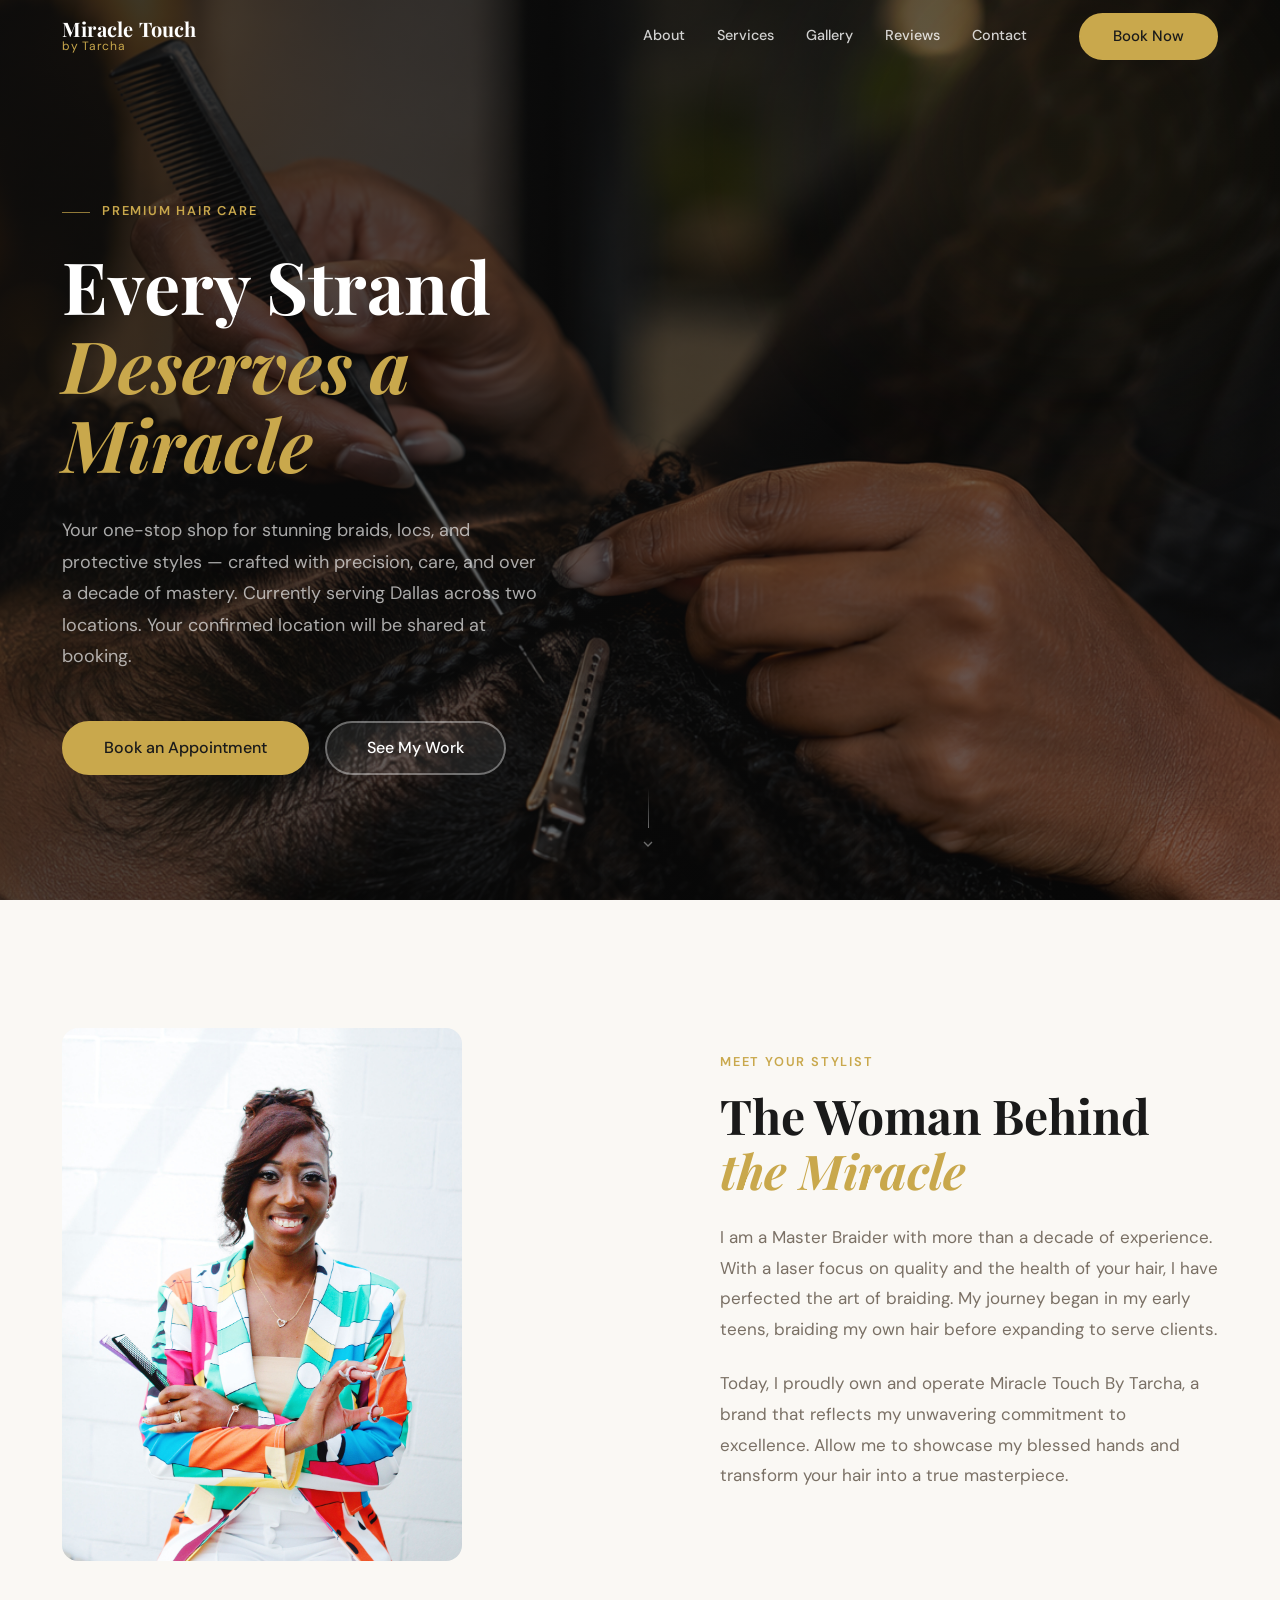
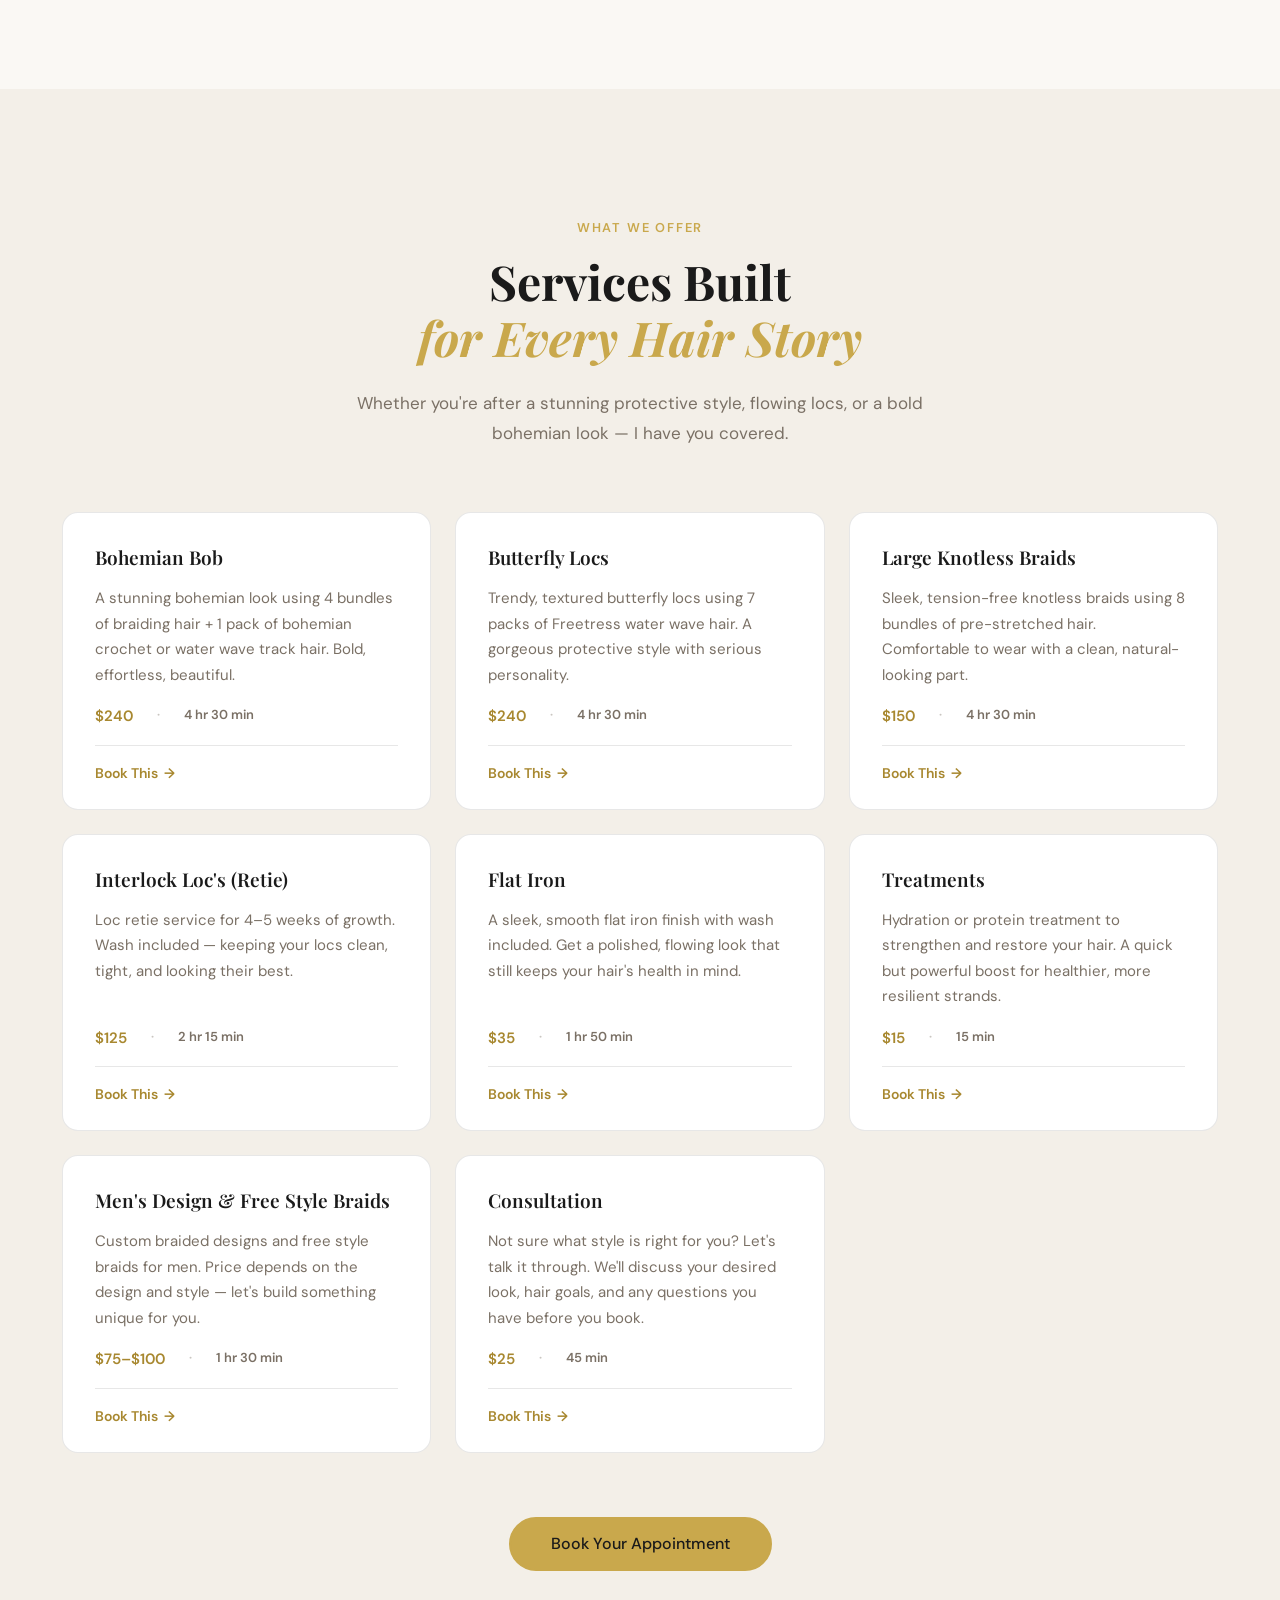
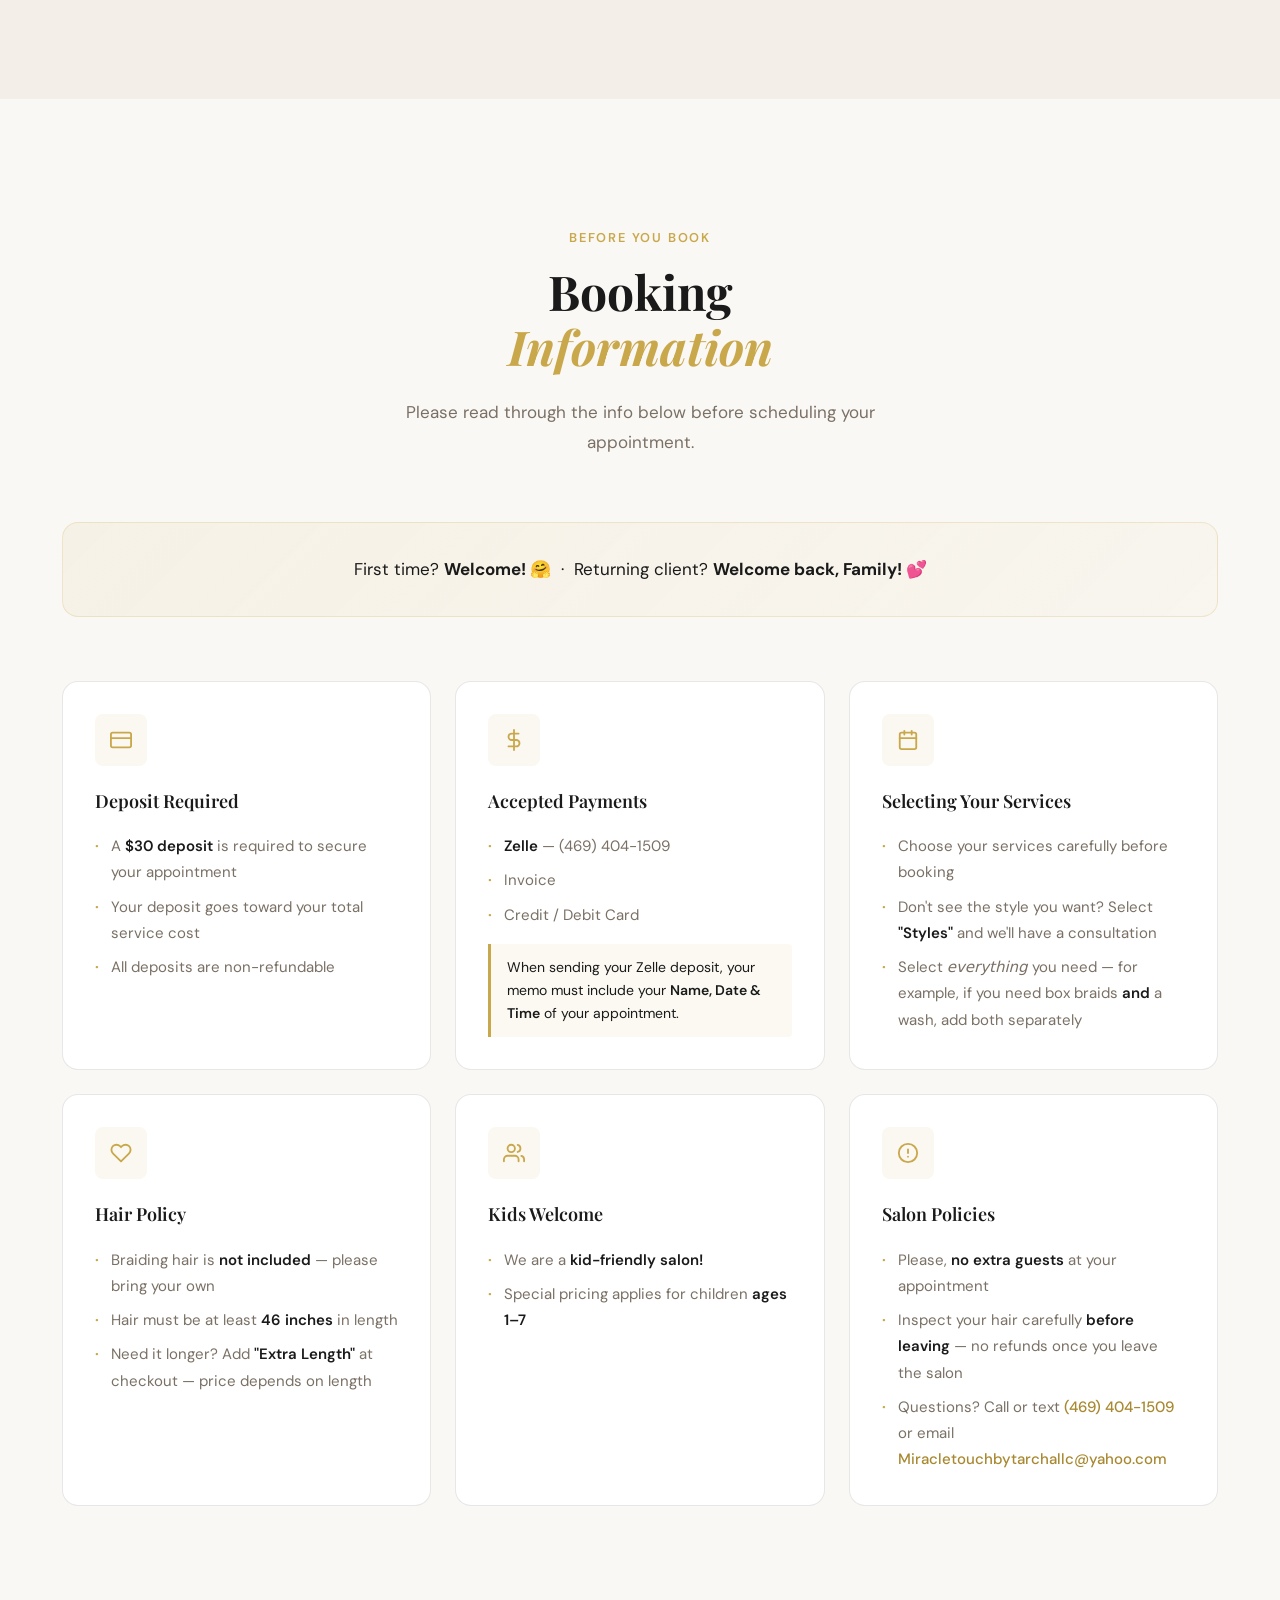
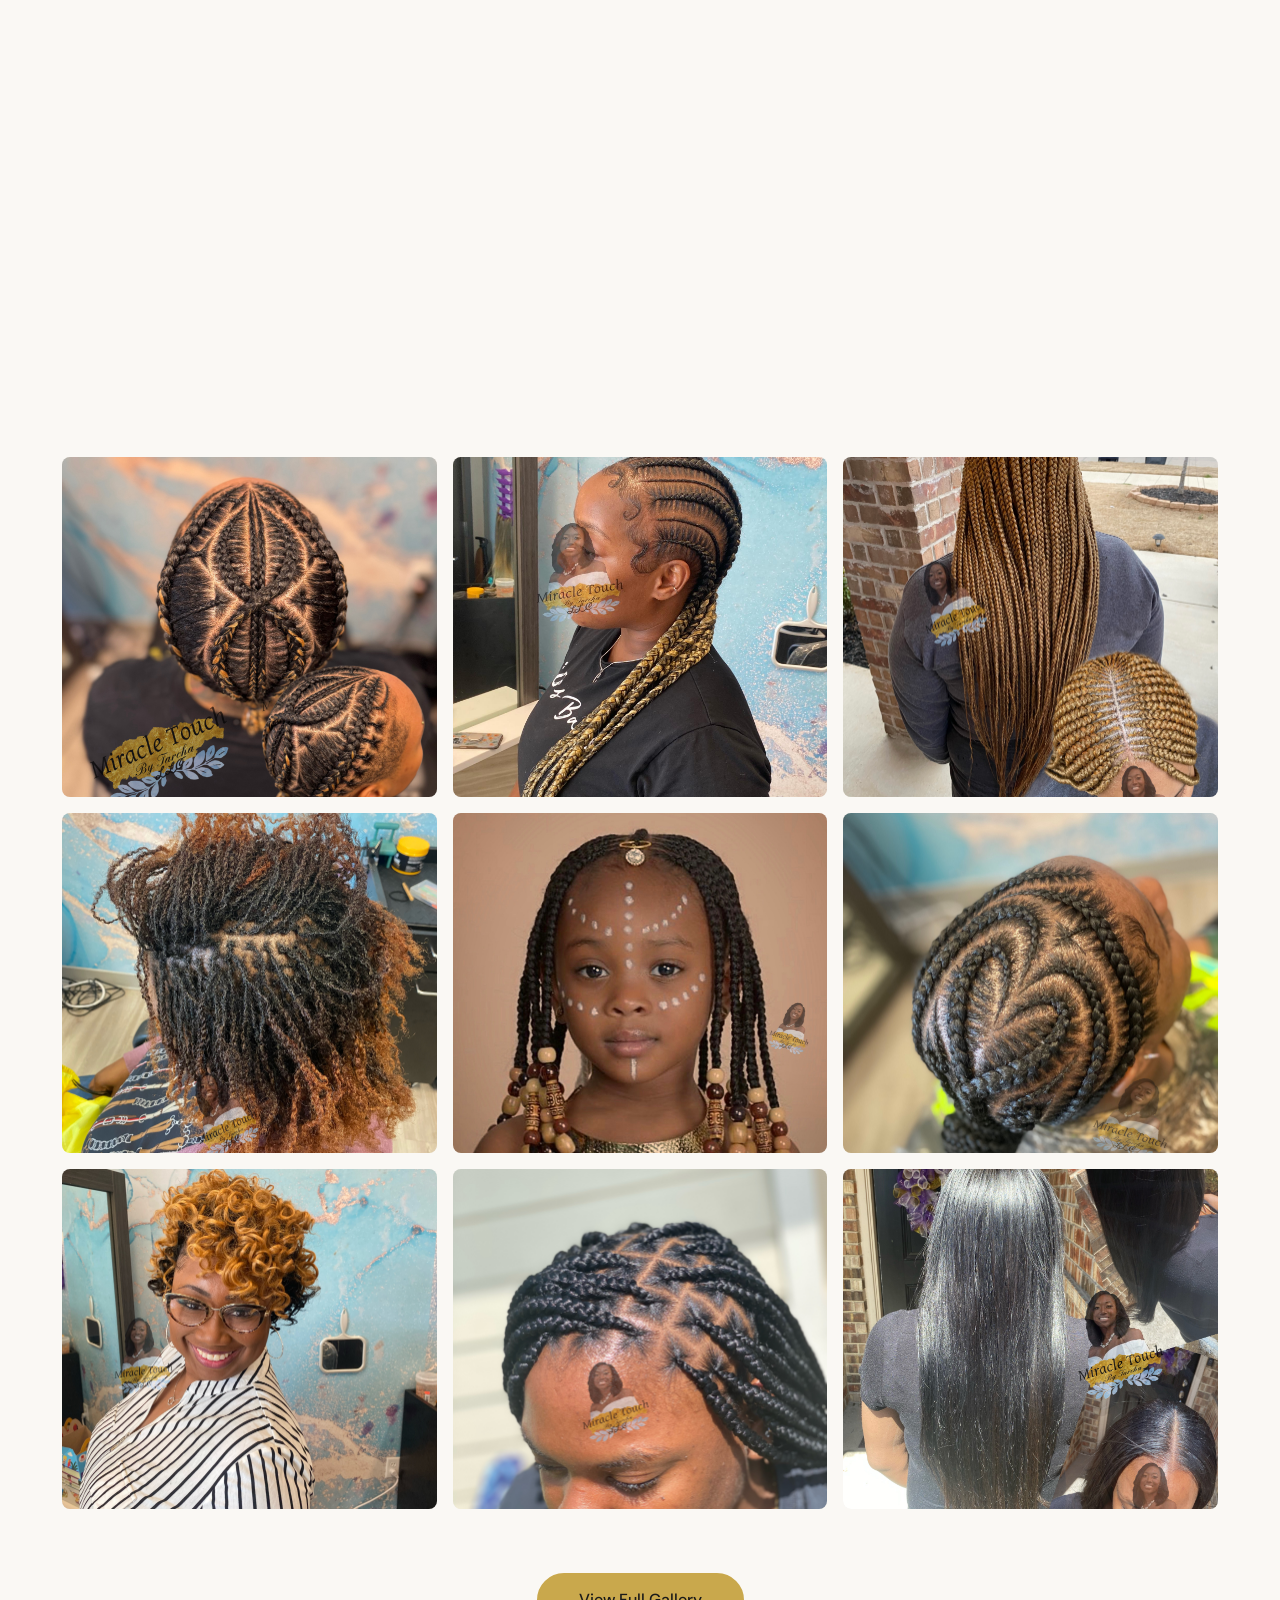
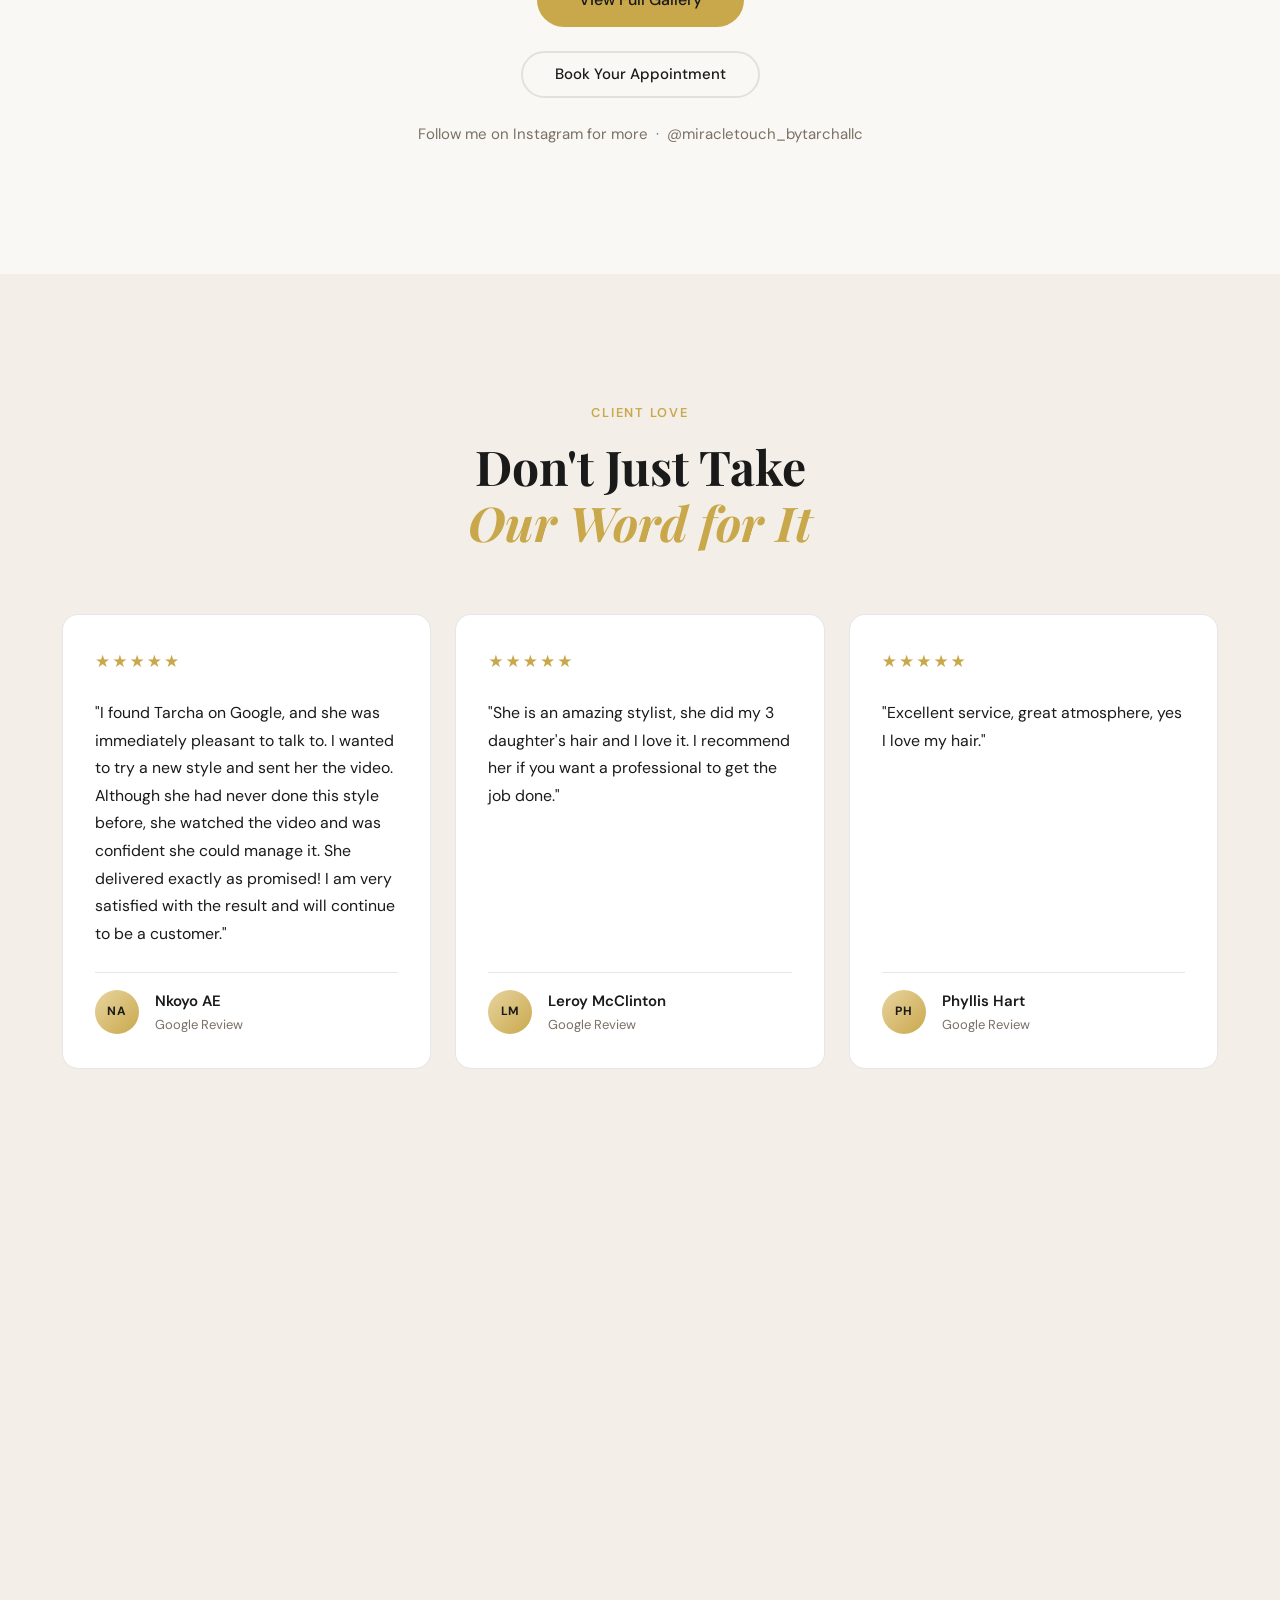
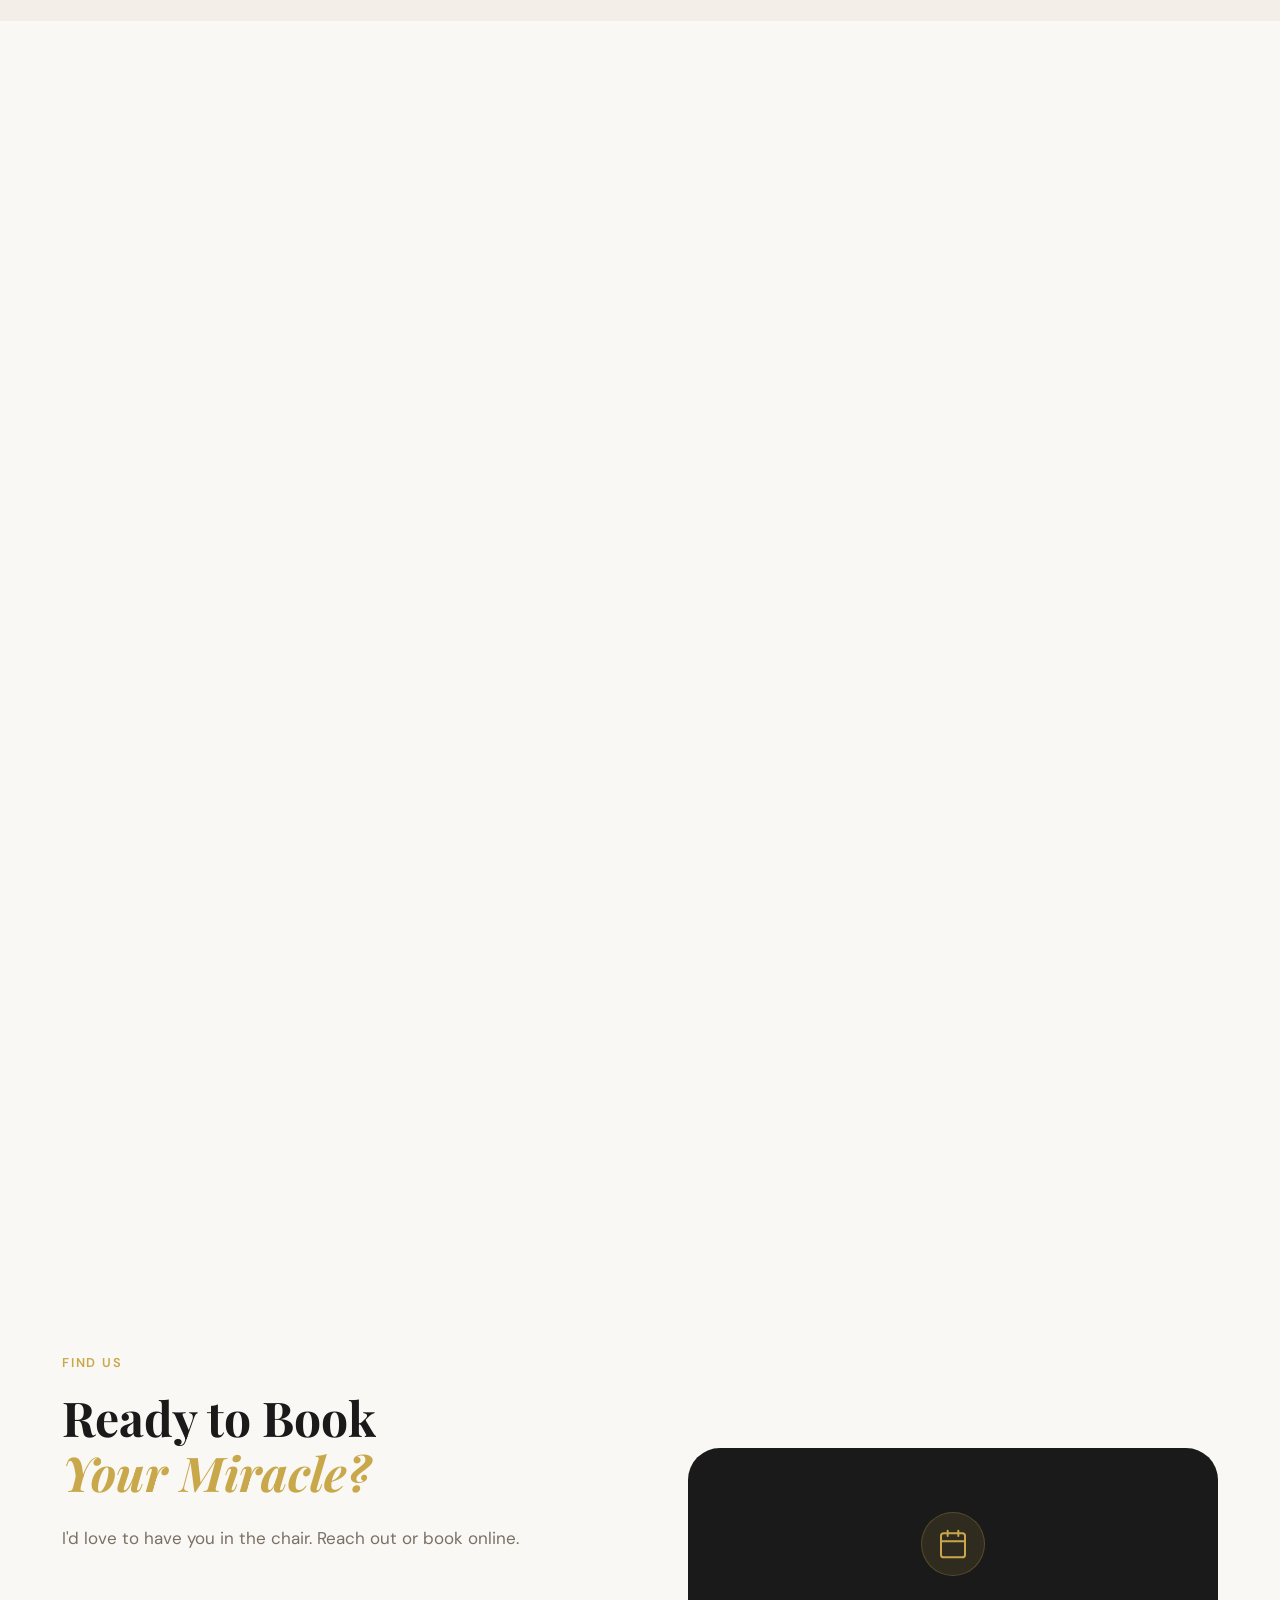
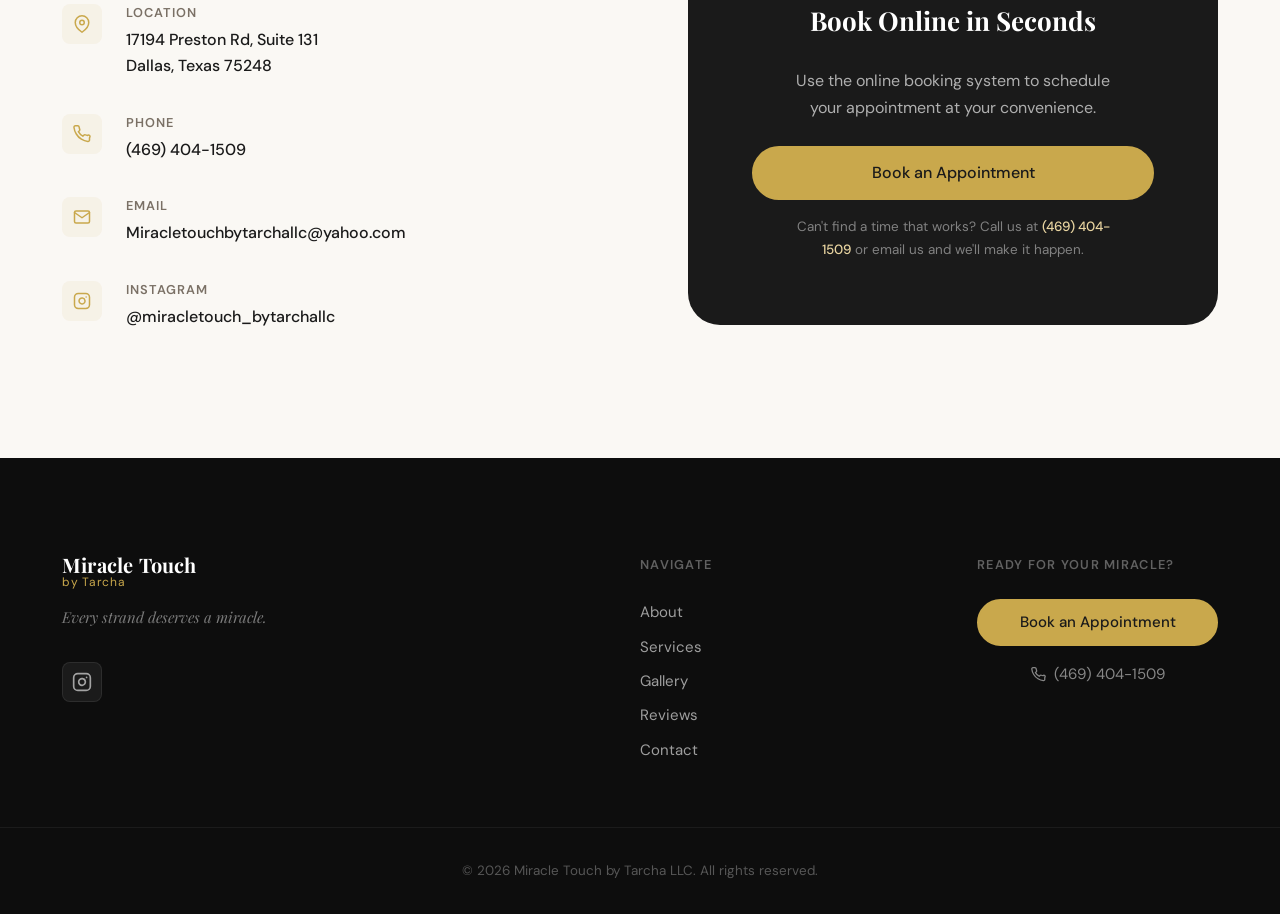
==== commit 67427b52: "updated schema, faqs" ====
--- a/index.html
+++ b/index.html
@@ -3,12 +3,149 @@
 <head>
   <meta charset="UTF-8">
   <meta name="viewport" content="width=device-width, initial-scale=1.0">
-  <meta name="description" content="Miracle Touch by Tarcha LLC — Premium hair salon in Dallas, TX. Expert cuts, color, braids &amp; more. Book your appointment today.">
-  <title>Miracle Touch by Tarcha LLC | Hair Salon — Dallas, TX</title>
+
+  <!-- Primary SEO -->
+  <title>Miracle Touch by Tarcha | Braids &amp; Protective Styles | Dallas, TX</title>
+  <meta name="description" content="Expert braids, locs &amp; protective styles in Dallas, TX. Book online with Miracle Touch by Tarcha — $30 deposit secures your spot. Serving Dallas across two locations.">
+  <meta name="keywords" content="hair braiding Dallas TX, knotless braids Dallas, protective styles Dallas, locs Dallas, butterfly locs Dallas, bohemian bob braids, Miracle Touch by Tarcha, braider Dallas Texas, box braids Dallas, interlock locs Dallas">
+  <meta name="author" content="Miracle Touch by Tarcha LLC">
+  <link rel="canonical" href="https://miracletouchbytarchallc.com/">
+
+  <!-- Open Graph -->
+  <meta property="og:type" content="website">
+  <meta property="og:url" content="https://miracletouchbytarchallc.com/">
+  <meta property="og:title" content="Miracle Touch by Tarcha | Braids &amp; Protective Styles | Dallas, TX">
+  <meta property="og:description" content="Expert braids, locs &amp; protective styles in Dallas, TX. Book online — $30 deposit secures your spot. Serving Dallas across two locations.">
+  <meta property="og:image" content="https://miracletouchbytarchallc.com/images/gallery/braidinghero.png">
+  <meta property="og:locale" content="en_US">
+  <meta property="og:site_name" content="Miracle Touch by Tarcha">
+
+  <!-- Twitter Card -->
+  <meta name="twitter:card" content="summary_large_image">
+  <meta name="twitter:title" content="Miracle Touch by Tarcha | Braids &amp; Protective Styles | Dallas, TX">
+  <meta name="twitter:description" content="Expert braids, locs &amp; protective styles in Dallas, TX. Book online — $30 deposit secures your spot.">
+  <meta name="twitter:image" content="https://miracletouchbytarchallc.com/images/gallery/braidinghero.png">
+
+  <!-- Favicon -->
+  <link rel="icon" type="image/svg+xml" href="images/favicon.svg">
+
+  <!-- Fonts -->
   <link rel="preconnect" href="https://fonts.googleapis.com">
   <link rel="preconnect" href="https://fonts.gstatic.com" crossorigin>
   <link href="https://fonts.googleapis.com/css2?family=Playfair+Display:ital,wght@0,400;0,600;0,700;1,400;1,600&family=DM+Sans:opsz,wght@9..40,300;9..40,400;9..40,500;9..40,600&display=swap" rel="stylesheet">
+
+  <!-- Styles -->
   <link rel="stylesheet" href="css/main.css">
+
+  <!-- Structured Data -->
+  <script type="application/ld+json">
+  {
+    "@context": "https://schema.org",
+    "@graph": [
+      {
+        "@type": "HairSalon",
+        "@id": "https://miracletouchbytarchallc.com/#business",
+        "name": "Miracle Touch by Tarcha LLC",
+        "alternateName": "Miracle Touch by Tarcha",
+        "description": "Expert braids, locs, and protective styles in Dallas, TX. Specializing in knotless braids, butterfly locs, bohemian bobs, interlock locs, flat iron, treatments, men's free style braids, and more.",
+        "url": "https://miracletouchbytarchallc.com",
+        "telephone": "+14694041509",
+        "email": "Miracletouchbytarchallc@yahoo.com",
+        "image": "https://miracletouchbytarchallc.com/images/gallery/braidinghero.png",
+        "priceRange": "$$",
+        "currenciesAccepted": "USD",
+        "paymentAccepted": "Credit Card, Debit Card, Zelle, Invoice",
+        "address": {
+          "@type": "PostalAddress",
+          "streetAddress": "17194 Preston Rd, Suite 131",
+          "addressLocality": "Dallas",
+          "addressRegion": "TX",
+          "postalCode": "75248",
+          "addressCountry": "US"
+        },
+        "areaServed": {
+          "@type": "City",
+          "name": "Dallas",
+          "sameAs": "https://en.wikipedia.org/wiki/Dallas"
+        },
+        "sameAs": [
+          "https://www.instagram.com/miracletouch_bytarchallc/"
+        ],
+        "hasMap": "https://maps.google.com/?q=17194+Preston+Rd+Suite+131+Dallas+TX+75248"
+      },
+      {
+        "@type": "FAQPage",
+        "@id": "https://miracletouchbytarchallc.com/#faq",
+        "mainEntity": [
+          {
+            "@type": "Question",
+            "name": "How do I book an appointment at Miracle Touch by Tarcha?",
+            "acceptedAnswer": {
+              "@type": "Answer",
+              "text": "Book online through our Square Appointments page any time. Select your service, choose your date and time, and pay the $30 deposit to confirm. You can also call or text us at (469) 404-1509."
+            }
+          },
+          {
+            "@type": "Question",
+            "name": "Is a deposit required to book an appointment?",
+            "acceptedAnswer": {
+              "@type": "Answer",
+              "text": "Yes. A $30 non-refundable deposit is required to secure every appointment. This deposit is applied toward your total service cost. If sending via Zelle, include your name, date, and appointment time in the memo."
+            }
+          },
+          {
+            "@type": "Question",
+            "name": "Do I need to bring my own braiding hair?",
+            "acceptedAnswer": {
+              "@type": "Answer",
+              "text": "Yes — braiding hair is not included with any service. Hair must be at least 46 inches. If you need extra length, select the Extra Length add-on when booking. Pricing depends on the length."
+            }
+          },
+          {
+            "@type": "Question",
+            "name": "Where is Miracle Touch by Tarcha located?",
+            "acceptedAnswer": {
+              "@type": "Answer",
+              "text": "We are located at 17194 Preston Rd, Suite 131, Dallas, Texas 75248. We currently operate out of two Dallas locations — your confirmed location will be shared at the time of booking."
+            }
+          },
+          {
+            "@type": "Question",
+            "name": "Does Miracle Touch by Tarcha do children's hair?",
+            "acceptedAnswer": {
+              "@type": "Answer",
+              "text": "Yes! We are a kid-friendly salon. Special pricing applies for children ages 1 to 7."
+            }
+          },
+          {
+            "@type": "Question",
+            "name": "What hair styles does Miracle Touch by Tarcha specialize in?",
+            "acceptedAnswer": {
+              "@type": "Answer",
+              "text": "We specialize in braids, locs, and protective styles including knotless braids, butterfly locs, bohemian bobs, interlock locs, flat iron, treatments, and men's free style braids. Book a consultation if you are unsure which style is right for you."
+            }
+          },
+          {
+            "@type": "Question",
+            "name": "Can I request a custom style not listed on the menu?",
+            "acceptedAnswer": {
+              "@type": "Answer",
+              "text": "Absolutely. Select Styles when booking and we will set up a consultation to discuss your desired look. You can also book a Consultation service directly for $25."
+            }
+          },
+          {
+            "@type": "Question",
+            "name": "What is the cancellation and refund policy at Miracle Touch by Tarcha?",
+            "acceptedAnswer": {
+              "@type": "Answer",
+              "text": "All deposits are non-refundable. Once you leave the salon, no refunds are issued. Please inspect your hair carefully before leaving and speak up about any concerns before your appointment ends."
+            }
+          }
+        ]
+      }
+    ]
+  }
+  </script>
 </head>
 <body>
 
@@ -108,20 +245,6 @@
           </div>
 
           <div class="service-card fade-in">
-            <h3 class="service-card__title">Faux Locs</h3>
-            <p class="service-card__desc">Full, flowy faux locs using 7 packs of Marley hair. A timeless protective style that's versatile, low-maintenance, and stunning.</p>
-            <div class="service-card__meta"><span>$260</span><span>5 hr</span></div>
-            <a href="https://book.squareup.com/appointments/03d19aoiflfs8i/location/LYVJ64PV642Y1/services?buttonTextColor=000000&color=e8b4b8&locale=en&referrer=so" class="service-card__link" target="_blank" rel="noopener">Book This <span aria-hidden="true">→</span></a>
-          </div>
-
-          <div class="service-card fade-in">
-            <h3 class="service-card__title">Distressed Locs</h3>
-            <p class="service-card__desc">Effortlessly chic distressed locs using 4 bags NU Locs + 4 bags of Marley hair. For lengths over 14 inches, additional pricing applies.</p>
-            <div class="service-card__meta"><span>$260</span><span>4 hr 30 min</span></div>
-            <a href="https://book.squareup.com/appointments/03d19aoiflfs8i/location/LYVJ64PV642Y1/services?buttonTextColor=000000&color=e8b4b8&locale=en&referrer=so" class="service-card__link" target="_blank" rel="noopener">Book This <span aria-hidden="true">→</span></a>
-          </div>
-
-          <div class="service-card fade-in">
             <h3 class="service-card__title">Large Knotless Braids</h3>
             <p class="service-card__desc">Sleek, tension-free knotless braids using 8 bundles of pre-stretched hair. Comfortable to wear with a clean, natural-looking part.</p>
             <div class="service-card__meta"><span>$150</span><span>4 hr 30 min</span></div>
@@ -129,9 +252,37 @@
           </div>
 
           <div class="service-card fade-in">
-            <h3 class="service-card__title">Large Box Braids</h3>
-            <p class="service-card__desc">Classic large box braids using 4 packs of 3 bundles pre-stretched hair. A go-to protective style done with precision and care.</p>
-            <div class="service-card__meta"><span>$190</span><span>3 hr 30 min</span></div>
+            <h3 class="service-card__title">Interlock Loc's (Retie)</h3>
+            <p class="service-card__desc">Loc retie service for 4–5 weeks of growth. Wash included — keeping your locs clean, tight, and looking their best.</p>
+            <div class="service-card__meta"><span>$125</span><span>2 hr 15 min</span></div>
+            <a href="https://book.squareup.com/appointments/03d19aoiflfs8i/location/LYVJ64PV642Y1/services?buttonTextColor=000000&color=e8b4b8&locale=en&referrer=so" class="service-card__link" target="_blank" rel="noopener">Book This <span aria-hidden="true">→</span></a>
+          </div>
+
+          <div class="service-card fade-in">
+            <h3 class="service-card__title">Flat Iron</h3>
+            <p class="service-card__desc">A sleek, smooth flat iron finish with wash included. Get a polished, flowing look that still keeps your hair's health in mind.</p>
+            <div class="service-card__meta"><span>$35</span><span>1 hr 50 min</span></div>
+            <a href="https://book.squareup.com/appointments/03d19aoiflfs8i/location/LYVJ64PV642Y1/services?buttonTextColor=000000&color=e8b4b8&locale=en&referrer=so" class="service-card__link" target="_blank" rel="noopener">Book This <span aria-hidden="true">→</span></a>
+          </div>
+
+          <div class="service-card fade-in">
+            <h3 class="service-card__title">Treatments</h3>
+            <p class="service-card__desc">Hydration or protein treatment to strengthen and restore your hair. A quick but powerful boost for healthier, more resilient strands.</p>
+            <div class="service-card__meta"><span>$15</span><span>15 min</span></div>
+            <a href="https://book.squareup.com/appointments/03d19aoiflfs8i/location/LYVJ64PV642Y1/services?buttonTextColor=000000&color=e8b4b8&locale=en&referrer=so" class="service-card__link" target="_blank" rel="noopener">Book This <span aria-hidden="true">→</span></a>
+          </div>
+
+          <div class="service-card fade-in">
+            <h3 class="service-card__title">Men's Design &amp; Free Style Braids</h3>
+            <p class="service-card__desc">Custom braided designs and free style braids for men. Price depends on the design and style — let's build something unique for you.</p>
+            <div class="service-card__meta"><span>$75–$100</span><span>1 hr 30 min</span></div>
+            <a href="https://book.squareup.com/appointments/03d19aoiflfs8i/location/LYVJ64PV642Y1/services?buttonTextColor=000000&color=e8b4b8&locale=en&referrer=so" class="service-card__link" target="_blank" rel="noopener">Book This <span aria-hidden="true">→</span></a>
+          </div>
+
+          <div class="service-card fade-in">
+            <h3 class="service-card__title">Consultation</h3>
+            <p class="service-card__desc">Not sure what style is right for you? Let's talk it through. We'll discuss your desired look, hair goals, and any questions you have before you book.</p>
+            <div class="service-card__meta"><span>$25</span><span>45 min</span></div>
             <a href="https://book.squareup.com/appointments/03d19aoiflfs8i/location/LYVJ64PV642Y1/services?buttonTextColor=000000&color=e8b4b8&locale=en&referrer=so" class="service-card__link" target="_blank" rel="noopener">Book This <span aria-hidden="true">→</span></a>
           </div>
 
@@ -402,6 +553,77 @@
               </div>
             </footer>
           </article>
+
+        </div>
+      </div>
+    </section>
+
+    <!-- FAQ -->
+    <section class="faq section" id="faq">
+      <div class="container">
+
+        <div class="section__header fade-in">
+          <span class="section__eyebrow">Got Questions?</span>
+          <h2 class="section__title">Frequently Asked<br><em>Questions</em></h2>
+        </div>
+
+        <div class="faq__list fade-in">
+
+          <details class="faq__item">
+            <summary class="faq__question">How do I book an appointment?</summary>
+            <div class="faq__answer">
+              <p>Book online through our <a href="https://book.squareup.com/appointments/03d19aoiflfs8i/location/LYVJ64PV642Y1/services?buttonTextColor=000000&color=e8b4b8&locale=en&referrer=so" target="_blank" rel="noopener">Square Appointments page</a> any time. Select your service, choose your date and time, and pay the $30 deposit to confirm. You can also call or text us at <a href="tel:+14694041509">(469) 404-1509</a>.</p>
+            </div>
+          </details>
+
+          <details class="faq__item">
+            <summary class="faq__question">Is a deposit required to book?</summary>
+            <div class="faq__answer">
+              <p>Yes. A <strong>$30 non-refundable deposit</strong> is required to secure every appointment. Your deposit goes toward your total service cost. If you're sending via Zelle, include your <strong>name, date, and appointment time</strong> in the memo.</p>
+            </div>
+          </details>
+
+          <details class="faq__item">
+            <summary class="faq__question">Do I need to bring my own braiding hair?</summary>
+            <div class="faq__answer">
+              <p>Yes — braiding hair is <strong>not included</strong> with any service. Hair must be at least <strong>46 inches</strong>. If you need extra length, select the "Extra Length" add-on when booking. Pricing depends on the length.</p>
+            </div>
+          </details>
+
+          <details class="faq__item">
+            <summary class="faq__question">Where is Miracle Touch by Tarcha located?</summary>
+            <div class="faq__answer">
+              <p>We are located at <a href="https://maps.google.com/?q=17194+Preston+Rd+Suite+131+Dallas+TX+75248" target="_blank" rel="noopener">17194 Preston Rd, Suite 131, Dallas, Texas 75248</a>. We currently operate out of two Dallas locations — your confirmed location will be shared at the time of booking.</p>
+            </div>
+          </details>
+
+          <details class="faq__item">
+            <summary class="faq__question">Do you do children's hair?</summary>
+            <div class="faq__answer">
+              <p>Absolutely! We are a <strong>kid-friendly salon</strong>. Special pricing applies for children <strong>ages 1–7</strong>. Younger clients are always welcome.</p>
+            </div>
+          </details>
+
+          <details class="faq__item">
+            <summary class="faq__question">What styles do you specialize in?</summary>
+            <div class="faq__answer">
+              <p>We specialize in braids, locs, and protective styles — including knotless braids, butterfly locs, bohemian bobs, interlock locs, flat iron, treatments, and men's free style braids. Not sure what to get? Book a <strong>$25 Consultation</strong> and we'll figure it out together.</p>
+            </div>
+          </details>
+
+          <details class="faq__item">
+            <summary class="faq__question">Can I request a style that isn't on the menu?</summary>
+            <div class="faq__answer">
+              <p>Yes! Select <strong>"Styles"</strong> when booking and we'll set up a consultation to talk through your desired look. You can also book our Consultation service directly for $25 — no commitment required.</p>
+            </div>
+          </details>
+
+          <details class="faq__item">
+            <summary class="faq__question">What is your refund and cancellation policy?</summary>
+            <div class="faq__answer">
+              <p>All deposits are <strong>non-refundable</strong>. Once you leave the salon, no refunds are issued — so please inspect your hair carefully before leaving. If you have any concerns, speak up before your appointment ends.</p>
+            </div>
+          </details>
 
         </div>
       </div>
--- a/css/main.css
+++ b/css/main.css
@@ -1 +1 @@
-﻿*,*::before,*::after{box-sizing:border-box;margin:0;padding:0}html{scroll-behavior:smooth;-webkit-text-size-adjust:100%}body{font-family:"DM Sans",system-ui,-apple-system,sans-serif;font-size:1rem;line-height:1.65;color:#1a1a1a;background:#faf8f4;-webkit-font-smoothing:antialiased;-moz-osx-font-smoothing:grayscale;overflow-x:hidden}img{display:block;max-width:100%;height:auto}a{color:inherit;text-decoration:none;transition:color 180ms ease}ul,ol{list-style:none}button{font-family:inherit;border:none;background:none;cursor:pointer}.container{max-width:1220px;margin:0 auto;padding:0 clamp(1.25rem,4vw,2rem)}.section{padding:6rem 0}@media(min-width: 1024px){.section{padding:8rem 0}}.section--alt{background:#f3efe8}.section__eyebrow{display:block;font-size:.8rem;font-weight:600;letter-spacing:.14em;text-transform:uppercase;color:#c9a84c;margin-bottom:1rem}.section__title{font-family:"Playfair Display",Georgia,serif;font-size:clamp(2rem,4vw,3rem);font-weight:700;line-height:1.15;color:#1a1a1a;margin-bottom:1.5rem}.section__title em{font-style:italic;color:#c9a84c}.section__sub{font-size:1.0625rem;color:#7a7065;line-height:1.75;max-width:580px}.section__header{text-align:center;margin-bottom:clamp(3rem,5vw,4.5rem)}.section__header .section__sub{margin:0 auto}.btn{display:inline-flex;align-items:center;justify-content:center;gap:.5rem;padding:.875rem 2rem;border-radius:9999px;font-family:"DM Sans",system-ui,-apple-system,sans-serif;font-size:.9375rem;font-weight:500;line-height:1;text-decoration:none;cursor:pointer;border:2px solid rgba(0,0,0,0);transition:background 300ms ease,color 300ms ease,border-color 300ms ease,transform 300ms ease,box-shadow 300ms ease;white-space:nowrap}.btn:focus-visible{outline:3px solid #c9a84c;outline-offset:3px}.btn--primary{background:#c9a84c;color:#1a1a1a;border-color:#c9a84c}.btn--primary:hover{background:#a88830;border-color:#a88830;transform:translateY(-2px);box-shadow:0 8px 24px rgba(201,168,76,.35)}.btn--ghost{background:hsla(0,0%,100%,.08);color:#fff;border-color:hsla(0,0%,100%,.35)}.btn--ghost:hover{background:hsla(0,0%,100%,.16);border-color:hsla(0,0%,100%,.6);transform:translateY(-2px)}.btn--outline-dark{background:rgba(0,0,0,0);color:#1a1a1a;border-color:rgba(26,26,26,.1)}.btn--outline-dark:hover{border-color:#c9a84c;color:#a88830;transform:translateY(-2px)}.btn--lg{padding:1.0625rem 2.5rem;font-size:1rem}.btn--block{width:100%}@keyframes spin-slow{from{transform:translate(-50%, -50%) rotate(0deg)}to{transform:translate(-50%, -50%) rotate(360deg)}}@keyframes fade-up{from{opacity:0;transform:translateY(24px)}to{opacity:1;transform:translateY(0)}}@keyframes hero-entrance{from{opacity:0;transform:translateY(16px)}to{opacity:1;transform:translateY(0)}}.hero__eyebrow{animation:hero-entrance .6s ease .1s both}.hero__headline{animation:hero-entrance .6s ease .25s both}.hero__sub{animation:hero-entrance .6s ease .4s both}.hero__actions{animation:hero-entrance .6s ease .55s both}.hero__visual{animation:hero-entrance .8s ease .3s both}.hero__scroll{animation:hero-entrance .6s ease .8s both}.fade-in{opacity:0;transform:translateY(20px);transition:opacity .55s ease,transform .55s ease}.fade-in:nth-child(1){transition-delay:0s}.fade-in:nth-child(2){transition-delay:0.08s}.fade-in:nth-child(3){transition-delay:0.16s}.fade-in:nth-child(4){transition-delay:0.24s}.fade-in:nth-child(5){transition-delay:0.32s}.fade-in:nth-child(6){transition-delay:0.4s}.fade-in:nth-child(7){transition-delay:0.48s}.fade-in:nth-child(8){transition-delay:0.56s}.fade-in.is-visible{opacity:1;transform:translateY(0)}@media(prefers-reduced-motion: reduce){.fade-in,.hero__eyebrow,.hero__headline,.hero__sub,.hero__actions,.hero__visual,.hero__scroll{animation:none;opacity:1;transform:none;transition:none}.hero__ring{animation:none}}.nav{position:fixed;top:0;left:0;right:0;z-index:100;height:72px;transition:height 300ms ease,background 300ms ease,box-shadow 300ms ease}.nav::before{content:"";position:absolute;inset:0;width:100%;height:100%;background:rgba(0,0,0,0);transition:background 300ms ease,backdrop-filter 300ms ease}.nav.is-scrolled{height:60px}.nav.is-scrolled::before{background:rgba(13,13,13,.92);backdrop-filter:blur(12px);-webkit-backdrop-filter:blur(12px);box-shadow:0 1px 0 rgba(201,168,76,.12),0 4px 24px rgba(13,13,13,.3)}.nav__container{position:relative;z-index:1;display:flex;align-items:center;justify-content:space-between;height:100%}.nav__logo{display:flex;flex-direction:column;line-height:1.1;text-decoration:none}.nav__logo-primary{font-family:"Playfair Display",Georgia,serif;font-size:1.25rem;font-weight:700;color:#fff;letter-spacing:.01em}.nav__logo-sub{font-size:.75rem;font-weight:400;color:#c9a84c;letter-spacing:.06em}.nav__menu{display:none;align-items:center;gap:2rem}@media(min-width: 1024px){.nav__menu{display:flex}}.nav__list{display:flex;align-items:center;gap:.5rem}.nav__link{display:block;padding:.5rem .75rem;font-size:.9rem;font-weight:500;color:hsla(0,0%,100%,.8);border-radius:4px;transition:color 180ms ease,background 180ms ease}.nav__link:hover{color:#fff;background:hsla(0,0%,100%,.06)}.nav__cta{margin-left:.5rem}.nav__hamburger{display:flex;flex-direction:column;justify-content:center;gap:5px;width:40px;height:40px;padding:8px;border-radius:4px;transition:background 180ms ease;position:relative;z-index:110}@media(min-width: 1024px){.nav__hamburger{display:none}}.nav__hamburger span{display:block;width:100%;height:2px;background:#fff;border-radius:2px;transition:transform 300ms ease,opacity 300ms ease,width 300ms ease;transform-origin:center}.nav__hamburger:hover{background:hsla(0,0%,100%,.08)}.nav__hamburger[aria-expanded=true] span:nth-child(1){transform:translateY(7px) rotate(45deg)}.nav__hamburger[aria-expanded=true] span:nth-child(2){opacity:0;transform:scaleX(0)}.nav__hamburger[aria-expanded=true] span:nth-child(3){transform:translateY(-7px) rotate(-45deg)}.nav__overlay{display:none;position:fixed;inset:0;background:rgba(13,13,13,.6);z-index:98;backdrop-filter:blur(2px);-webkit-backdrop-filter:blur(2px)}.nav__overlay.is-active{display:block}@media(max-width: 1023px){.nav__menu{display:flex;flex-direction:column;align-items:flex-start;gap:.5rem;position:fixed;top:0;right:0;bottom:0;width:min(320px,85vw);background:#0d0d0d;border-left:1px solid rgba(201,168,76,.15);padding:calc(72px + 2rem) 2rem 2rem;z-index:99;transform:translateX(100%);transition:transform 500ms ease cubic-bezier(0.4, 0, 0.2, 1)}.nav__menu.is-open{transform:translateX(0)}.nav__list{flex-direction:column;align-items:flex-start;gap:0;width:100%}.nav__link{display:block;width:100%;padding:.875rem .5rem;font-size:1.0625rem;color:hsla(0,0%,100%,.85);border-bottom:1px solid hsla(0,0%,100%,.06);border-radius:0}.nav__link:hover{background:rgba(0,0,0,0);color:#c9a84c}.nav__cta{margin:2rem 0 0;width:100%;justify-content:center}}.hero{position:relative;min-height:100svh;display:flex;align-items:center;background:#0d0d0d url("../images/gallery/braidinghero.png") center center/cover no-repeat;overflow:hidden;padding-top:72px}.hero::after{content:"";position:absolute;inset:0;width:100%;height:100%;background:linear-gradient(135deg, rgba(13, 13, 13, 0.82) 0%, rgba(13, 13, 13, 0.65) 50%, rgba(13, 13, 13, 0.5) 100%);z-index:1}.hero__bg{position:absolute;inset:0;width:100%;height:100%;pointer-events:none;z-index:2}.hero__orb{position:absolute;border-radius:50%;filter:blur(80px)}.hero__orb--1{width:600px;height:600px;top:-150px;right:-100px;background:radial-gradient(circle, rgba(201, 168, 76, 0.12) 0%, transparent 70%)}.hero__orb--2{width:400px;height:400px;bottom:-100px;left:-80px;background:radial-gradient(circle, rgba(201, 168, 76, 0.07) 0%, transparent 70%)}.hero__container{position:relative;z-index:3;display:grid;grid-template-columns:1fr;gap:4rem;padding-top:4rem;padding-bottom:4rem}@media(min-width: 1024px){.hero__container{grid-template-columns:1fr 1fr;align-items:center;padding-top:6rem;padding-bottom:6rem}}.hero__eyebrow{display:inline-block;font-size:.8rem;font-weight:600;letter-spacing:.14em;text-transform:uppercase;color:#c9a84c;margin-bottom:1.5rem}.hero__eyebrow::before{content:"";display:inline-block;width:28px;height:1px;background:#c9a84c;vertical-align:middle;margin-right:.75rem;opacity:.7}.hero__headline{font-family:"Playfair Display",Georgia,serif;font-size:clamp(2.5rem,6vw,4.5rem);font-weight:700;line-height:1.1;color:#fff;margin-bottom:2rem}.hero__headline em{font-style:italic;color:#c9a84c;display:block}.hero__sub{font-size:clamp(1rem,1.5vw,1.125rem);color:hsla(0,0%,100%,.65);line-height:1.75;max-width:480px;margin-bottom:3rem}.hero__actions{display:flex;flex-wrap:wrap;gap:1rem}.hero__visual{display:none;position:relative;width:100%;aspect-ratio:1;max-width:420px;margin:0 auto}@media(min-width: 1024px){.hero__visual{display:block}}.hero__ring{position:absolute;border-radius:50%;border:1px solid rgba(201,168,76,.2);top:50%;left:50%;transform:translate(-50%, -50%);animation:spin-slow linear infinite}.hero__ring--outer{width:400px;height:400px;animation-duration:40s}.hero__ring--mid{width:280px;height:280px;border-color:rgba(201,168,76,.3);animation-duration:28s;animation-direction:reverse}.hero__ring--inner{width:170px;height:170px;border-color:rgba(201,168,76,.5);background:radial-gradient(circle, rgba(201, 168, 76, 0.08) 0%, transparent 70%);animation-duration:18s}.hero__initials{position:absolute;top:50%;left:50%;transform:translate(-50%, -50%);font-family:"Playfair Display",Georgia,serif;font-size:3.5rem;font-weight:700;color:rgba(201,168,76,.5);letter-spacing:.08em;user-select:none}.hero__scroll{position:absolute;bottom:3rem;left:50%;transform:translateX(-50%);display:flex;flex-direction:column;align-items:center;gap:.5rem;color:hsla(0,0%,100%,.4);z-index:3;transition:color 300ms ease}.hero__scroll:hover{color:#c9a84c}.hero__scroll-line{width:1px;height:40px;background:linear-gradient(to bottom, transparent, rgba(255, 255, 255, 0.4))}.about__container{display:grid;grid-template-columns:1fr;gap:4rem;align-items:center}@media(min-width: 1024px){.about__container{grid-template-columns:1fr 1fr;gap:6rem}}.about__visual{display:flex;justify-content:center}@media(min-width: 1024px){.about__visual{justify-content:flex-start}}.about__frame{position:relative;width:100%;max-width:400px}.about__photo-placeholder{width:100%;aspect-ratio:3/4;background:linear-gradient(145deg, #1C1409 0%, #2C1F08 60%, #1A1A1A 100%);border-radius:16px;display:flex;align-items:center;justify-content:center;overflow:hidden;border:1px solid rgba(201,168,76,.15)}.about__photo-placeholder span{font-family:"Playfair Display",Georgia,serif;font-size:clamp(6rem,15vw,10rem);font-weight:700;color:rgba(201,168,76,.18);user-select:none;line-height:1}.about__photo{width:100%;aspect-ratio:3/4;object-fit:cover;border-radius:16px}.about__badge{position:absolute;bottom:-1.5rem;right:-1.5rem;background:#c9a84c;color:#1a1a1a;border-radius:8px;padding:1rem 1.5rem;text-align:center;box-shadow:0 8px 24px rgba(26,26,26,.2);min-width:110px}@media(min-width: 768px){.about__badge{bottom:2rem;right:-2rem}}.about__badge strong{display:block;font-family:"Playfair Display",Georgia,serif;font-size:1.75rem;font-weight:700;line-height:1}.about__badge small{display:block;font-size:.75rem;font-weight:500;margin-top:2px;opacity:.8}@media(min-width: 1024px){.about__content{padding-left:2rem}}.about__text{color:#7a7065;line-height:1.8;margin-bottom:1.5rem;font-size:1.0625rem}.about__text:last-of-type{margin-bottom:3rem}.about__stats{display:grid;grid-template-columns:repeat(3, 1fr);gap:1rem;padding-top:2rem;border-top:1px solid rgba(26,26,26,.1)}.about__stat{text-align:center}@media(min-width: 768px){.about__stat{text-align:left}}.about__stat strong{display:block;font-family:"Playfair Display",Georgia,serif;font-size:1.875rem;font-weight:700;color:#c9a84c;line-height:1.1}.about__stat span{display:block;font-size:.8125rem;color:#7a7065;margin-top:4px}.services__grid{display:grid;grid-template-columns:1fr;gap:1.5rem}@media(min-width: 768px){.services__grid{grid-template-columns:repeat(2, 1fr)}}@media(min-width: 1024px){.services__grid{grid-template-columns:repeat(3, 1fr)}}.service-card{background:#fff;border:1px solid rgba(26,26,26,.1);border-radius:16px;padding:2rem 2rem 1.5rem;display:flex;flex-direction:column;gap:1rem;transition:transform 300ms ease,box-shadow 300ms ease,border-color 300ms ease}.service-card:hover{transform:translateY(-4px);box-shadow:0 12px 40px rgba(26,26,26,.08);border-color:rgba(201,168,76,.3)}.service-card:hover .service-card__icon{background:#c9a84c;color:#1a1a1a}.service-card__icon{width:56px;height:56px;border-radius:8px;background:rgba(201,168,76,.08);color:#c9a84c;display:flex;align-items:center;justify-content:center;flex-shrink:0;transition:background 300ms ease,color 300ms ease}.service-card__title{font-family:"Playfair Display",Georgia,serif;font-size:1.1875rem;font-weight:600;color:#1a1a1a;line-height:1.3}.service-card__desc{font-size:.9375rem;color:#7a7065;line-height:1.7;flex:1}.service-card__meta{display:flex;gap:1.5rem;font-size:.8125rem;font-weight:600;color:#7a7065}.service-card__meta span:first-child{color:#a88830;font-size:.9375rem}.service-card__meta span+span::before{content:"·";margin-right:1.5rem;opacity:.4}.service-card__link{display:inline-flex;align-items:center;gap:.375rem;font-size:.875rem;font-weight:600;color:#a88830;margin-top:auto;padding-top:1rem;border-top:1px solid rgba(26,26,26,.1);transition:color 180ms ease,gap 180ms ease}.service-card__link:hover{color:#c9a84c;gap:.625rem}.services__footer{display:flex;justify-content:center;margin-top:4rem}.booking__welcome{background:linear-gradient(135deg, rgba(201, 168, 76, 0.08) 0%, rgba(201, 168, 76, 0.03) 100%);border:1px solid rgba(201,168,76,.22);border-radius:16px;padding:2rem 3rem;text-align:center;margin-bottom:4rem;font-size:1.0625rem;color:#1a1a1a;line-height:1.7}.booking__grid{display:grid;grid-template-columns:1fr;gap:1.5rem}@media(min-width: 768px){.booking__grid{grid-template-columns:repeat(2, 1fr)}}@media(min-width: 1024px){.booking__grid{grid-template-columns:repeat(3, 1fr)}}.booking-card{background:#fff;border:1px solid rgba(26,26,26,.1);border-radius:16px;padding:2rem;display:flex;flex-direction:column;gap:1rem}.booking-card__icon{width:52px;height:52px;border-radius:8px;background:rgba(201,168,76,.08);color:#c9a84c;display:flex;align-items:center;justify-content:center;flex-shrink:0}.booking-card__title{font-family:"Playfair Display",Georgia,serif;font-size:1.125rem;font-weight:600;color:#1a1a1a;line-height:1.3;margin-top:.5rem}.booking-card__body{font-size:.9375rem;color:#7a7065;line-height:1.75}.booking-card__body ul{list-style:none;display:flex;flex-direction:column;gap:.5rem;margin-top:.25rem}.booking-card__body ul li{position:relative;padding-left:1rem}.booking-card__body ul li::before{content:"·";color:#c9a84c;font-weight:700;position:absolute;left:0;top:0;line-height:inherit}.booking-card__body strong{color:#1a1a1a;font-weight:600}.booking-card__body .booking-card__note{margin-top:1rem;padding:.75rem 1rem;background:rgba(201,168,76,.07);border-left:3px solid #c9a84c;border-radius:0 4px 4px 0;font-size:.875rem;color:#1a1a1a;line-height:1.65}.booking-card__body a{color:#a88830;font-weight:500;transition:color 180ms ease;word-break:break-word}.booking-card__body a:hover{color:#c9a84c}.gallery__filters{display:flex;flex-wrap:wrap;gap:.5rem;justify-content:center;margin-bottom:3rem}.gallery__filter{padding:.5rem 1.25rem;border-radius:9999px;font-size:.875rem;font-weight:500;color:#7a7065;background:rgba(0,0,0,0);border:1.5px solid rgba(26,26,26,.1);cursor:pointer;transition:all 300ms ease}.gallery__filter:hover{border-color:#c9a84c;color:#a88830}.gallery__filter.is-active{background:#c9a84c;border-color:#c9a84c;color:#1a1a1a;font-weight:600}.gallery__grid{display:grid;grid-template-columns:repeat(2, 1fr);gap:.75rem;grid-auto-rows:220px}@media(min-width: 768px){.gallery__grid{grid-template-columns:repeat(3, 1fr);gap:1rem;grid-auto-rows:260px}}@media(min-width: 1024px){.gallery__grid{grid-auto-rows:300px}}.gallery__grid--home{grid-auto-rows:240px}@media(min-width: 768px){.gallery__grid--home{grid-auto-rows:280px}}@media(min-width: 1024px){.gallery__grid--home{grid-auto-rows:340px}}.page-header{padding-top:calc(72px + 4rem);padding-bottom:4rem;text-align:center;background:#faf8f4;border-bottom:1px solid rgba(26,26,26,.1)}.page-header__lead{font-size:1.0625rem;color:#7a7065;line-height:1.75;max-width:540px;margin:1rem auto 0}.gallery__item{position:relative;overflow:hidden;border-radius:8px;cursor:pointer;background:#f3efe8}.gallery__item--tall{grid-row:span 2}.gallery__item--wide{grid-column:span 2}.gallery__item.is-hidden{display:none}.gallery__item img{position:absolute;inset:0;width:100%;height:100%;object-fit:cover;transition:transform .6s ease}.gallery__item:hover img{transform:scale(1.06)}.gallery__item:hover .gallery__overlay{opacity:1}.gallery__overlay{position:absolute;inset:0;width:100%;height:100%;background:linear-gradient(to top, rgba(13, 13, 13, 0.75) 0%, transparent 60%);display:flex;align-items:flex-end;padding:1.5rem;opacity:0;transition:opacity 300ms ease}.gallery__overlay span{font-family:"Playfair Display",Georgia,serif;font-size:1rem;font-weight:600;color:#fff;letter-spacing:.03em}.gallery__footer{display:flex;flex-direction:column;align-items:center;gap:1.5rem;margin-top:4rem;text-align:center}.gallery__footer p{color:#7a7065;font-size:.9375rem}.lightbox{position:fixed;inset:0;z-index:200;display:flex;align-items:center;justify-content:center;padding:2rem}.lightbox[hidden]{display:none}.lightbox__close{position:absolute;top:2rem;right:2rem;width:44px;height:44px;border-radius:50%;background:hsla(0,0%,100%,.1);color:#fff;display:flex;align-items:center;justify-content:center;border:1px solid hsla(0,0%,100%,.2);transition:background 180ms ease,transform 180ms ease;z-index:1}.lightbox__close:hover{background:hsla(0,0%,100%,.2);transform:rotate(90deg)}.lightbox__figure{position:relative;z-index:1;max-width:min(90vw,900px);max-height:90vh;display:flex;flex-direction:column;align-items:center;gap:1rem}.lightbox__img{max-width:100%;max-height:80vh;object-fit:contain;border-radius:8px;box-shadow:0 24px 80px rgba(13,13,13,.6)}.lightbox__caption{color:hsla(0,0%,100%,.7);font-family:"Playfair Display",Georgia,serif;font-style:italic;font-size:.9375rem}.lightbox__backdrop{position:fixed;inset:0;z-index:199;background:rgba(13,13,13,.92);backdrop-filter:blur(6px);-webkit-backdrop-filter:blur(6px)}.lightbox__backdrop[hidden]{display:none}.testimonials__grid{display:grid;grid-template-columns:1fr;gap:1.5rem}@media(min-width: 768px){.testimonials__grid{grid-template-columns:repeat(2, 1fr)}}@media(min-width: 1024px){.testimonials__grid{grid-template-columns:repeat(3, 1fr)}}.review-card{background:#fff;border:1px solid rgba(26,26,26,.1);border-radius:16px;padding:2rem;display:flex;flex-direction:column;gap:1.5rem;transition:transform 300ms ease,box-shadow 300ms ease}.review-card:hover{transform:translateY(-3px);box-shadow:0 10px 32px rgba(26,26,26,.07)}.review-card__stars{color:#c9a84c;font-size:1.0625rem;letter-spacing:2px}.review-card blockquote{font-size:.9875rem;color:#1a1a1a;line-height:1.75;flex:1}.review-card__author{display:flex;align-items:center;gap:1rem;padding-top:1rem;border-top:1px solid rgba(26,26,26,.1)}.review-card__author strong{display:block;font-size:.9375rem;font-weight:600;color:#1a1a1a}.review-card__author span{display:block;font-size:.8125rem;color:#7a7065;margin-top:1px}.review-card__avatar{width:44px;height:44px;border-radius:50%;background:linear-gradient(135deg, #E8D4A0, #C9A84C);color:#1a1a1a;font-size:.75rem;font-weight:700;letter-spacing:.05em;display:flex;align-items:center;justify-content:center;flex-shrink:0}.contact__container{display:grid;grid-template-columns:1fr;gap:4rem}@media(min-width: 1024px){.contact__container{grid-template-columns:1fr 1fr;gap:6rem;align-items:start}}.contact__lead{font-size:1.0625rem;color:#7a7065;line-height:1.75;margin:1.5rem 0 3rem}.contact__list{display:flex;flex-direction:column;gap:2rem}.contact__item{display:flex;gap:1.5rem;align-items:flex-start}.contact__item strong{display:block;font-size:.8rem;font-weight:600;letter-spacing:.08em;text-transform:uppercase;color:#7a7065;margin-bottom:4px}.contact__item a{font-size:1rem;color:#1a1a1a;font-weight:500;transition:color 180ms ease;word-break:break-word}.contact__item a:hover{color:#a88830}.contact__icon{width:40px;height:40px;border-radius:8px;background:rgba(201,168,76,.08);color:#c9a84c;display:flex;align-items:center;justify-content:center;flex-shrink:0;margin-top:2px}.contact__hours{display:flex;flex-direction:column;gap:6px;margin-top:4px}.contact__hours li{display:flex;gap:1.5rem;font-size:.9375rem;color:#1a1a1a}.contact__hours li span:first-child{min-width:90px;color:#7a7065;font-size:.9rem}.contact__hours li.is-closed span{color:rgba(122,112,101,.6)}.contact__hours li.is-closed span:last-child{font-style:italic}@media(min-width: 1024px){.contact__book{padding-top:6rem}}.contact__book-card{background:#1a1a1a;color:#fff;border-radius:32px;padding:3rem;text-align:center;display:flex;flex-direction:column;align-items:center;gap:1.5rem}@media(min-width: 1024px){.contact__book-card{padding:4rem}}.contact__book-card h3{font-family:"Playfair Display",Georgia,serif;font-size:1.625rem;font-weight:700}.contact__book-card p{font-size:1rem;color:hsla(0,0%,100%,.65);line-height:1.7;max-width:340px}.contact__book-icon{width:64px;height:64px;border-radius:50%;background:rgba(201,168,76,.12);color:#c9a84c;display:flex;align-items:center;justify-content:center;border:1px solid rgba(201,168,76,.25)}.contact__book-note{font-size:.84rem !important;color:hsla(0,0%,100%,.45) !important;margin-top:-0.5rem}.contact__book-note a{color:#e8d4a0;font-weight:500;transition:color 180ms ease}.contact__book-note a:hover{color:#c9a84c}.footer{background:#0d0d0d;color:hsla(0,0%,100%,.65)}.footer__main{padding:6rem 0 4rem}.footer__container{display:grid;grid-template-columns:1fr;gap:4rem}@media(min-width: 768px){.footer__container{grid-template-columns:1fr 1fr}}@media(min-width: 1024px){.footer__container{grid-template-columns:2fr 1fr 1fr;gap:6rem}}.footer__logo{display:inline-flex;flex-direction:column;line-height:1.1;margin-bottom:1rem}.footer__tagline{font-size:.9375rem;color:hsla(0,0%,100%,.45);font-style:italic;font-family:"Playfair Display",Georgia,serif;margin-bottom:2rem}.footer__social a{display:inline-flex;align-items:center;justify-content:center;width:40px;height:40px;border-radius:8px;background:hsla(0,0%,100%,.06);color:hsla(0,0%,100%,.6);border:1px solid hsla(0,0%,100%,.08);transition:background 300ms ease,color 300ms ease,border-color 300ms ease}.footer__social a:hover{background:rgba(201,168,76,.15);color:#c9a84c;border-color:rgba(201,168,76,.3)}.footer__nav h4{font-size:.8rem;font-weight:600;letter-spacing:.1em;text-transform:uppercase;color:hsla(0,0%,100%,.35);margin-bottom:1.5rem}.footer__nav ul{display:flex;flex-direction:column;gap:.5rem}.footer__nav a{font-size:.9375rem;color:hsla(0,0%,100%,.6);transition:color 180ms ease}.footer__nav a:hover{color:#c9a84c}.footer__cta h4{font-size:.8rem;font-weight:600;letter-spacing:.1em;text-transform:uppercase;color:hsla(0,0%,100%,.35);margin-bottom:1.5rem}.footer__cta .btn{display:flex;width:100%;justify-content:center;margin-bottom:1rem}.footer__phone{display:flex;align-items:center;justify-content:center;gap:.5rem;font-size:.9375rem;color:hsla(0,0%,100%,.5);transition:color 180ms ease}.footer__phone:hover{color:#c9a84c}.footer__bottom{border-top:1px solid hsla(0,0%,100%,.06);padding:2rem 0}.footer__bottom p{font-size:.84rem;color:hsla(0,0%,100%,.3);text-align:center}/*# sourceMappingURL=main.css.map */
+﻿*,*::before,*::after{box-sizing:border-box;margin:0;padding:0}html{scroll-behavior:smooth;-webkit-text-size-adjust:100%}body{font-family:"DM Sans",system-ui,-apple-system,sans-serif;font-size:1rem;line-height:1.65;color:#1a1a1a;background:#faf8f4;-webkit-font-smoothing:antialiased;-moz-osx-font-smoothing:grayscale;overflow-x:hidden}img{display:block;max-width:100%;height:auto}a{color:inherit;text-decoration:none;transition:color 180ms ease}ul,ol{list-style:none}button{font-family:inherit;border:none;background:none;cursor:pointer}.container{max-width:1220px;margin:0 auto;padding:0 clamp(1.25rem,4vw,2rem)}.section{padding:6rem 0}@media(min-width: 1024px){.section{padding:8rem 0}}.section--alt{background:#f3efe8}.section__eyebrow{display:block;font-size:.8rem;font-weight:600;letter-spacing:.14em;text-transform:uppercase;color:#c9a84c;margin-bottom:1rem}.section__title{font-family:"Playfair Display",Georgia,serif;font-size:clamp(2rem,4vw,3rem);font-weight:700;line-height:1.15;color:#1a1a1a;margin-bottom:1.5rem}.section__title em{font-style:italic;color:#c9a84c}.section__sub{font-size:1.0625rem;color:#7a7065;line-height:1.75;max-width:580px}.section__header{text-align:center;margin-bottom:clamp(3rem,5vw,4.5rem)}.section__header .section__sub{margin:0 auto}.btn{display:inline-flex;align-items:center;justify-content:center;gap:.5rem;padding:.875rem 2rem;border-radius:9999px;font-family:"DM Sans",system-ui,-apple-system,sans-serif;font-size:.9375rem;font-weight:500;line-height:1;text-decoration:none;cursor:pointer;border:2px solid rgba(0,0,0,0);transition:background 300ms ease,color 300ms ease,border-color 300ms ease,transform 300ms ease,box-shadow 300ms ease;white-space:nowrap}.btn:focus-visible{outline:3px solid #c9a84c;outline-offset:3px}.btn--primary{background:#c9a84c;color:#1a1a1a;border-color:#c9a84c}.btn--primary:hover{background:#a88830;border-color:#a88830;transform:translateY(-2px);box-shadow:0 8px 24px rgba(201,168,76,.35)}.btn--ghost{background:hsla(0,0%,100%,.08);color:#fff;border-color:hsla(0,0%,100%,.35)}.btn--ghost:hover{background:hsla(0,0%,100%,.16);border-color:hsla(0,0%,100%,.6);transform:translateY(-2px)}.btn--outline-dark{background:rgba(0,0,0,0);color:#1a1a1a;border-color:rgba(26,26,26,.1)}.btn--outline-dark:hover{border-color:#c9a84c;color:#a88830;transform:translateY(-2px)}.btn--lg{padding:1.0625rem 2.5rem;font-size:1rem}.btn--block{width:100%}@keyframes spin-slow{from{transform:translate(-50%, -50%) rotate(0deg)}to{transform:translate(-50%, -50%) rotate(360deg)}}@keyframes fade-up{from{opacity:0;transform:translateY(24px)}to{opacity:1;transform:translateY(0)}}@keyframes hero-entrance{from{opacity:0;transform:translateY(16px)}to{opacity:1;transform:translateY(0)}}.hero__eyebrow{animation:hero-entrance .6s ease .1s both}.hero__headline{animation:hero-entrance .6s ease .25s both}.hero__sub{animation:hero-entrance .6s ease .4s both}.hero__actions{animation:hero-entrance .6s ease .55s both}.hero__visual{animation:hero-entrance .8s ease .3s both}.hero__scroll{animation:hero-entrance .6s ease .8s both}.fade-in{opacity:0;transform:translateY(20px);transition:opacity .55s ease,transform .55s ease}.fade-in:nth-child(1){transition-delay:0s}.fade-in:nth-child(2){transition-delay:0.08s}.fade-in:nth-child(3){transition-delay:0.16s}.fade-in:nth-child(4){transition-delay:0.24s}.fade-in:nth-child(5){transition-delay:0.32s}.fade-in:nth-child(6){transition-delay:0.4s}.fade-in:nth-child(7){transition-delay:0.48s}.fade-in:nth-child(8){transition-delay:0.56s}.fade-in.is-visible{opacity:1;transform:translateY(0)}@media(prefers-reduced-motion: reduce){.fade-in,.hero__eyebrow,.hero__headline,.hero__sub,.hero__actions,.hero__visual,.hero__scroll{animation:none;opacity:1;transform:none;transition:none}.hero__ring{animation:none}}.nav{position:fixed;top:0;left:0;right:0;z-index:100;height:72px;transition:height 300ms ease,background 300ms ease,box-shadow 300ms ease}.nav::before{content:"";position:absolute;inset:0;width:100%;height:100%;background:rgba(0,0,0,0);transition:background 300ms ease,backdrop-filter 300ms ease}.nav.is-scrolled{height:60px}.nav.is-scrolled::before{background:rgba(13,13,13,.92);backdrop-filter:blur(12px);-webkit-backdrop-filter:blur(12px);box-shadow:0 1px 0 rgba(201,168,76,.12),0 4px 24px rgba(13,13,13,.3)}.nav__container{position:relative;z-index:1;display:flex;align-items:center;justify-content:space-between;height:100%}.nav__logo{display:flex;flex-direction:column;line-height:1.1;text-decoration:none}.nav__logo-primary{font-family:"Playfair Display",Georgia,serif;font-size:1.25rem;font-weight:700;color:#fff;letter-spacing:.01em}.nav__logo-sub{font-size:.75rem;font-weight:400;color:#c9a84c;letter-spacing:.06em}.nav__menu{display:none;align-items:center;gap:2rem}@media(min-width: 1024px){.nav__menu{display:flex}}.nav__list{display:flex;align-items:center;gap:.5rem}.nav__link{display:block;padding:.5rem .75rem;font-size:.9rem;font-weight:500;color:hsla(0,0%,100%,.8);border-radius:4px;transition:color 180ms ease,background 180ms ease}.nav__link:hover{color:#fff;background:hsla(0,0%,100%,.06)}.nav__cta{margin-left:.5rem}.nav__hamburger{display:flex;flex-direction:column;justify-content:center;gap:5px;width:40px;height:40px;padding:8px;border-radius:4px;transition:background 180ms ease;position:relative;z-index:110}@media(min-width: 1024px){.nav__hamburger{display:none}}.nav__hamburger span{display:block;width:100%;height:2px;background:#fff;border-radius:2px;transition:transform 300ms ease,opacity 300ms ease,width 300ms ease;transform-origin:center}.nav__hamburger:hover{background:hsla(0,0%,100%,.08)}.nav__hamburger[aria-expanded=true] span:nth-child(1){transform:translateY(7px) rotate(45deg)}.nav__hamburger[aria-expanded=true] span:nth-child(2){opacity:0;transform:scaleX(0)}.nav__hamburger[aria-expanded=true] span:nth-child(3){transform:translateY(-7px) rotate(-45deg)}.nav__overlay{display:none;position:fixed;inset:0;background:rgba(13,13,13,.6);z-index:98;backdrop-filter:blur(2px);-webkit-backdrop-filter:blur(2px)}.nav__overlay.is-active{display:block}@media(max-width: 1023px){.nav__menu{display:flex;flex-direction:column;align-items:flex-start;gap:.5rem;position:fixed;top:0;right:0;bottom:0;width:min(320px,85vw);background:#0d0d0d;border-left:1px solid rgba(201,168,76,.15);padding:calc(72px + 2rem) 2rem 2rem;z-index:99;transform:translateX(100%);transition:transform 500ms ease cubic-bezier(0.4, 0, 0.2, 1)}.nav__menu.is-open{transform:translateX(0)}.nav__list{flex-direction:column;align-items:flex-start;gap:0;width:100%}.nav__link{display:block;width:100%;padding:.875rem .5rem;font-size:1.0625rem;color:hsla(0,0%,100%,.85);border-bottom:1px solid hsla(0,0%,100%,.06);border-radius:0}.nav__link:hover{background:rgba(0,0,0,0);color:#c9a84c}.nav__cta{margin:2rem 0 0;width:100%;justify-content:center}}.hero{position:relative;min-height:100svh;display:flex;align-items:center;background:#0d0d0d url("../images/gallery/braidinghero.png") center center/cover no-repeat;overflow:hidden;padding-top:72px}.hero::after{content:"";position:absolute;inset:0;width:100%;height:100%;background:linear-gradient(135deg, rgba(13, 13, 13, 0.82) 0%, rgba(13, 13, 13, 0.65) 50%, rgba(13, 13, 13, 0.5) 100%);z-index:1}.hero__bg{position:absolute;inset:0;width:100%;height:100%;pointer-events:none;z-index:2}.hero__orb{position:absolute;border-radius:50%;filter:blur(80px)}.hero__orb--1{width:600px;height:600px;top:-150px;right:-100px;background:radial-gradient(circle, rgba(201, 168, 76, 0.12) 0%, transparent 70%)}.hero__orb--2{width:400px;height:400px;bottom:-100px;left:-80px;background:radial-gradient(circle, rgba(201, 168, 76, 0.07) 0%, transparent 70%)}.hero__container{position:relative;z-index:3;display:grid;grid-template-columns:1fr;gap:4rem;padding-top:4rem;padding-bottom:4rem}@media(min-width: 1024px){.hero__container{grid-template-columns:1fr 1fr;align-items:center;padding-top:6rem;padding-bottom:6rem}}.hero__eyebrow{display:inline-block;font-size:.8rem;font-weight:600;letter-spacing:.14em;text-transform:uppercase;color:#c9a84c;margin-bottom:1.5rem}.hero__eyebrow::before{content:"";display:inline-block;width:28px;height:1px;background:#c9a84c;vertical-align:middle;margin-right:.75rem;opacity:.7}.hero__headline{font-family:"Playfair Display",Georgia,serif;font-size:clamp(2.5rem,6vw,4.5rem);font-weight:700;line-height:1.1;color:#fff;margin-bottom:2rem}.hero__headline em{font-style:italic;color:#c9a84c;display:block}.hero__sub{font-size:clamp(1rem,1.5vw,1.125rem);color:hsla(0,0%,100%,.65);line-height:1.75;max-width:480px;margin-bottom:3rem}.hero__actions{display:flex;flex-wrap:wrap;gap:1rem}.hero__visual{display:none;position:relative;width:100%;aspect-ratio:1;max-width:420px;margin:0 auto}@media(min-width: 1024px){.hero__visual{display:block}}.hero__ring{position:absolute;border-radius:50%;border:1px solid rgba(201,168,76,.2);top:50%;left:50%;transform:translate(-50%, -50%);animation:spin-slow linear infinite}.hero__ring--outer{width:400px;height:400px;animation-duration:40s}.hero__ring--mid{width:280px;height:280px;border-color:rgba(201,168,76,.3);animation-duration:28s;animation-direction:reverse}.hero__ring--inner{width:170px;height:170px;border-color:rgba(201,168,76,.5);background:radial-gradient(circle, rgba(201, 168, 76, 0.08) 0%, transparent 70%);animation-duration:18s}.hero__initials{position:absolute;top:50%;left:50%;transform:translate(-50%, -50%);font-family:"Playfair Display",Georgia,serif;font-size:3.5rem;font-weight:700;color:rgba(201,168,76,.5);letter-spacing:.08em;user-select:none}.hero__scroll{position:absolute;bottom:3rem;left:50%;transform:translateX(-50%);display:flex;flex-direction:column;align-items:center;gap:.5rem;color:hsla(0,0%,100%,.4);z-index:3;transition:color 300ms ease}.hero__scroll:hover{color:#c9a84c}.hero__scroll-line{width:1px;height:40px;background:linear-gradient(to bottom, transparent, rgba(255, 255, 255, 0.4))}.about__container{display:grid;grid-template-columns:1fr;gap:4rem;align-items:center}@media(min-width: 1024px){.about__container{grid-template-columns:1fr 1fr;gap:6rem}}.about__visual{display:flex;justify-content:center}@media(min-width: 1024px){.about__visual{justify-content:flex-start}}.about__frame{position:relative;width:100%;max-width:400px}.about__photo-placeholder{width:100%;aspect-ratio:3/4;background:linear-gradient(145deg, #1C1409 0%, #2C1F08 60%, #1A1A1A 100%);border-radius:16px;display:flex;align-items:center;justify-content:center;overflow:hidden;border:1px solid rgba(201,168,76,.15)}.about__photo-placeholder span{font-family:"Playfair Display",Georgia,serif;font-size:clamp(6rem,15vw,10rem);font-weight:700;color:rgba(201,168,76,.18);user-select:none;line-height:1}.about__photo{width:100%;aspect-ratio:3/4;object-fit:cover;border-radius:16px}.about__badge{position:absolute;bottom:-1.5rem;right:-1.5rem;background:#c9a84c;color:#1a1a1a;border-radius:8px;padding:1rem 1.5rem;text-align:center;box-shadow:0 8px 24px rgba(26,26,26,.2);min-width:110px}@media(min-width: 768px){.about__badge{bottom:2rem;right:-2rem}}.about__badge strong{display:block;font-family:"Playfair Display",Georgia,serif;font-size:1.75rem;font-weight:700;line-height:1}.about__badge small{display:block;font-size:.75rem;font-weight:500;margin-top:2px;opacity:.8}@media(min-width: 1024px){.about__content{padding-left:2rem}}.about__text{color:#7a7065;line-height:1.8;margin-bottom:1.5rem;font-size:1.0625rem}.about__text:last-of-type{margin-bottom:3rem}.about__stats{display:grid;grid-template-columns:repeat(3, 1fr);gap:1rem;padding-top:2rem;border-top:1px solid rgba(26,26,26,.1)}.about__stat{text-align:center}@media(min-width: 768px){.about__stat{text-align:left}}.about__stat strong{display:block;font-family:"Playfair Display",Georgia,serif;font-size:1.875rem;font-weight:700;color:#c9a84c;line-height:1.1}.about__stat span{display:block;font-size:.8125rem;color:#7a7065;margin-top:4px}.services__grid{display:grid;grid-template-columns:1fr;gap:1.5rem}@media(min-width: 768px){.services__grid{grid-template-columns:repeat(2, 1fr)}}@media(min-width: 1024px){.services__grid{grid-template-columns:repeat(3, 1fr)}}.service-card{background:#fff;border:1px solid rgba(26,26,26,.1);border-radius:16px;padding:2rem 2rem 1.5rem;display:flex;flex-direction:column;gap:1rem;transition:transform 300ms ease,box-shadow 300ms ease,border-color 300ms ease}.service-card:hover{transform:translateY(-4px);box-shadow:0 12px 40px rgba(26,26,26,.08);border-color:rgba(201,168,76,.3)}.service-card:hover .service-card__icon{background:#c9a84c;color:#1a1a1a}.service-card__icon{width:56px;height:56px;border-radius:8px;background:rgba(201,168,76,.08);color:#c9a84c;display:flex;align-items:center;justify-content:center;flex-shrink:0;transition:background 300ms ease,color 300ms ease}.service-card__title{font-family:"Playfair Display",Georgia,serif;font-size:1.1875rem;font-weight:600;color:#1a1a1a;line-height:1.3}.service-card__desc{font-size:.9375rem;color:#7a7065;line-height:1.7;flex:1}.service-card__meta{display:flex;gap:1.5rem;font-size:.8125rem;font-weight:600;color:#7a7065}.service-card__meta span:first-child{color:#a88830;font-size:.9375rem}.service-card__meta span+span::before{content:"·";margin-right:1.5rem;opacity:.4}.service-card__link{display:inline-flex;align-items:center;gap:.375rem;font-size:.875rem;font-weight:600;color:#a88830;margin-top:auto;padding-top:1rem;border-top:1px solid rgba(26,26,26,.1);transition:color 180ms ease,gap 180ms ease}.service-card__link:hover{color:#c9a84c;gap:.625rem}.services__footer{display:flex;justify-content:center;margin-top:4rem}.booking__welcome{background:linear-gradient(135deg, rgba(201, 168, 76, 0.08) 0%, rgba(201, 168, 76, 0.03) 100%);border:1px solid rgba(201,168,76,.22);border-radius:16px;padding:2rem 3rem;text-align:center;margin-bottom:4rem;font-size:1.0625rem;color:#1a1a1a;line-height:1.7}.booking__grid{display:grid;grid-template-columns:1fr;gap:1.5rem}@media(min-width: 768px){.booking__grid{grid-template-columns:repeat(2, 1fr)}}@media(min-width: 1024px){.booking__grid{grid-template-columns:repeat(3, 1fr)}}.booking-card{background:#fff;border:1px solid rgba(26,26,26,.1);border-radius:16px;padding:2rem;display:flex;flex-direction:column;gap:1rem}.booking-card__icon{width:52px;height:52px;border-radius:8px;background:rgba(201,168,76,.08);color:#c9a84c;display:flex;align-items:center;justify-content:center;flex-shrink:0}.booking-card__title{font-family:"Playfair Display",Georgia,serif;font-size:1.125rem;font-weight:600;color:#1a1a1a;line-height:1.3;margin-top:.5rem}.booking-card__body{font-size:.9375rem;color:#7a7065;line-height:1.75}.booking-card__body ul{list-style:none;display:flex;flex-direction:column;gap:.5rem;margin-top:.25rem}.booking-card__body ul li{position:relative;padding-left:1rem}.booking-card__body ul li::before{content:"·";color:#c9a84c;font-weight:700;position:absolute;left:0;top:0;line-height:inherit}.booking-card__body strong{color:#1a1a1a;font-weight:600}.booking-card__body .booking-card__note{margin-top:1rem;padding:.75rem 1rem;background:rgba(201,168,76,.07);border-left:3px solid #c9a84c;border-radius:0 4px 4px 0;font-size:.875rem;color:#1a1a1a;line-height:1.65}.booking-card__body a{color:#a88830;font-weight:500;transition:color 180ms ease;word-break:break-word}.booking-card__body a:hover{color:#c9a84c}.gallery__filters{display:flex;flex-wrap:wrap;gap:.5rem;justify-content:center;margin-bottom:3rem}.gallery__filter{padding:.5rem 1.25rem;border-radius:9999px;font-size:.875rem;font-weight:500;color:#7a7065;background:rgba(0,0,0,0);border:1.5px solid rgba(26,26,26,.1);cursor:pointer;transition:all 300ms ease}.gallery__filter:hover{border-color:#c9a84c;color:#a88830}.gallery__filter.is-active{background:#c9a84c;border-color:#c9a84c;color:#1a1a1a;font-weight:600}.gallery__grid{display:grid;grid-template-columns:repeat(2, 1fr);gap:.75rem;grid-auto-rows:220px}@media(min-width: 768px){.gallery__grid{grid-template-columns:repeat(3, 1fr);gap:1rem;grid-auto-rows:260px}}@media(min-width: 1024px){.gallery__grid{grid-auto-rows:300px}}.gallery__grid--home{grid-auto-rows:240px}@media(min-width: 768px){.gallery__grid--home{grid-auto-rows:280px}}@media(min-width: 1024px){.gallery__grid--home{grid-auto-rows:340px}}.page-header{padding-top:calc(72px + 4rem);padding-bottom:4rem;text-align:center;background:#faf8f4;border-bottom:1px solid rgba(26,26,26,.1)}.page-header__lead{font-size:1.0625rem;color:#7a7065;line-height:1.75;max-width:540px;margin:1rem auto 0}.gallery__item{position:relative;overflow:hidden;border-radius:8px;cursor:pointer;background:#f3efe8}.gallery__item--tall{grid-row:span 2}.gallery__item--wide{grid-column:span 2}.gallery__item.is-hidden{display:none}.gallery__item img{position:absolute;inset:0;width:100%;height:100%;object-fit:cover;transition:transform .6s ease}.gallery__item:hover img{transform:scale(1.06)}.gallery__item:hover .gallery__overlay{opacity:1}.gallery__overlay{position:absolute;inset:0;width:100%;height:100%;background:linear-gradient(to top, rgba(13, 13, 13, 0.75) 0%, transparent 60%);display:flex;align-items:flex-end;padding:1.5rem;opacity:0;transition:opacity 300ms ease}.gallery__overlay span{font-family:"Playfair Display",Georgia,serif;font-size:1rem;font-weight:600;color:#fff;letter-spacing:.03em}.gallery__footer{display:flex;flex-direction:column;align-items:center;gap:1.5rem;margin-top:4rem;text-align:center}.gallery__footer p{color:#7a7065;font-size:.9375rem}.lightbox{position:fixed;inset:0;z-index:200;display:flex;align-items:center;justify-content:center;padding:2rem}.lightbox[hidden]{display:none}.lightbox__close{position:absolute;top:2rem;right:2rem;width:44px;height:44px;border-radius:50%;background:hsla(0,0%,100%,.1);color:#fff;display:flex;align-items:center;justify-content:center;border:1px solid hsla(0,0%,100%,.2);transition:background 180ms ease,transform 180ms ease;z-index:1}.lightbox__close:hover{background:hsla(0,0%,100%,.2);transform:rotate(90deg)}.lightbox__figure{position:relative;z-index:1;max-width:min(90vw,900px);max-height:90vh;display:flex;flex-direction:column;align-items:center;gap:1rem}.lightbox__img{max-width:100%;max-height:80vh;object-fit:contain;border-radius:8px;box-shadow:0 24px 80px rgba(13,13,13,.6)}.lightbox__caption{color:hsla(0,0%,100%,.7);font-family:"Playfair Display",Georgia,serif;font-style:italic;font-size:.9375rem}.lightbox__backdrop{position:fixed;inset:0;z-index:199;background:rgba(13,13,13,.92);backdrop-filter:blur(6px);-webkit-backdrop-filter:blur(6px)}.lightbox__backdrop[hidden]{display:none}.testimonials__grid{display:grid;grid-template-columns:1fr;gap:1.5rem}@media(min-width: 768px){.testimonials__grid{grid-template-columns:repeat(2, 1fr)}}@media(min-width: 1024px){.testimonials__grid{grid-template-columns:repeat(3, 1fr)}}.review-card{background:#fff;border:1px solid rgba(26,26,26,.1);border-radius:16px;padding:2rem;display:flex;flex-direction:column;gap:1.5rem;transition:transform 300ms ease,box-shadow 300ms ease}.review-card:hover{transform:translateY(-3px);box-shadow:0 10px 32px rgba(26,26,26,.07)}.review-card__stars{color:#c9a84c;font-size:1.0625rem;letter-spacing:2px}.review-card blockquote{font-size:.9875rem;color:#1a1a1a;line-height:1.75;flex:1}.review-card__author{display:flex;align-items:center;gap:1rem;padding-top:1rem;border-top:1px solid rgba(26,26,26,.1)}.review-card__author strong{display:block;font-size:.9375rem;font-weight:600;color:#1a1a1a}.review-card__author span{display:block;font-size:.8125rem;color:#7a7065;margin-top:1px}.review-card__avatar{width:44px;height:44px;border-radius:50%;background:linear-gradient(135deg, #E8D4A0, #C9A84C);color:#1a1a1a;font-size:.75rem;font-weight:700;letter-spacing:.05em;display:flex;align-items:center;justify-content:center;flex-shrink:0}.faq__list{display:flex;flex-direction:column;gap:1rem;max-width:800px;margin:0 auto}.faq__item{background:#fff;border:1px solid rgba(26,26,26,.1);border-radius:16px;overflow:hidden;transition:border-color 300ms ease,box-shadow 300ms ease}.faq__item[open]{border-color:rgba(201,168,76,.35);box-shadow:0 4px 20px rgba(26,26,26,.05)}.faq__question{padding:1.5rem 2rem;font-family:"Playfair Display",Georgia,serif;font-size:1.0625rem;font-weight:600;color:#1a1a1a;cursor:pointer;list-style:none;display:flex;align-items:center;justify-content:space-between;gap:1.5rem;user-select:none;transition:color 300ms ease}.faq__question::-webkit-details-marker{display:none}.faq__question::marker{display:none}.faq__question::after{content:"+";font-size:1.375rem;font-weight:300;color:#c9a84c;flex-shrink:0;transition:transform 300ms ease,color 300ms ease;line-height:1}.faq__question:hover{color:#a88830}.faq__item[open] .faq__question{color:#1a1a1a}.faq__item[open] .faq__question::after{transform:rotate(45deg);color:#a88830}.faq__answer{padding:1.5rem 2rem 2rem;border-top:1px solid rgba(26,26,26,.1);font-size:.9375rem;color:#7a7065;line-height:1.8}.faq__answer p+p{margin-top:1rem}.faq__answer a{color:#a88830;font-weight:500;transition:color 180ms ease}.faq__answer a:hover{color:#c9a84c}.faq__answer strong{color:#1a1a1a;font-weight:600}.contact__container{display:grid;grid-template-columns:1fr;gap:4rem}@media(min-width: 1024px){.contact__container{grid-template-columns:1fr 1fr;gap:6rem;align-items:start}}.contact__lead{font-size:1.0625rem;color:#7a7065;line-height:1.75;margin:1.5rem 0 3rem}.contact__list{display:flex;flex-direction:column;gap:2rem}.contact__item{display:flex;gap:1.5rem;align-items:flex-start}.contact__item strong{display:block;font-size:.8rem;font-weight:600;letter-spacing:.08em;text-transform:uppercase;color:#7a7065;margin-bottom:4px}.contact__item a{font-size:1rem;color:#1a1a1a;font-weight:500;transition:color 180ms ease;word-break:break-word}.contact__item a:hover{color:#a88830}.contact__icon{width:40px;height:40px;border-radius:8px;background:rgba(201,168,76,.08);color:#c9a84c;display:flex;align-items:center;justify-content:center;flex-shrink:0;margin-top:2px}.contact__hours{display:flex;flex-direction:column;gap:6px;margin-top:4px}.contact__hours li{display:flex;gap:1.5rem;font-size:.9375rem;color:#1a1a1a}.contact__hours li span:first-child{min-width:90px;color:#7a7065;font-size:.9rem}.contact__hours li.is-closed span{color:rgba(122,112,101,.6)}.contact__hours li.is-closed span:last-child{font-style:italic}@media(min-width: 1024px){.contact__book{padding-top:6rem}}.contact__book-card{background:#1a1a1a;color:#fff;border-radius:32px;padding:3rem;text-align:center;display:flex;flex-direction:column;align-items:center;gap:1.5rem}@media(min-width: 1024px){.contact__book-card{padding:4rem}}.contact__book-card h3{font-family:"Playfair Display",Georgia,serif;font-size:1.625rem;font-weight:700}.contact__book-card p{font-size:1rem;color:hsla(0,0%,100%,.65);line-height:1.7;max-width:340px}.contact__book-icon{width:64px;height:64px;border-radius:50%;background:rgba(201,168,76,.12);color:#c9a84c;display:flex;align-items:center;justify-content:center;border:1px solid rgba(201,168,76,.25)}.contact__book-note{font-size:.84rem !important;color:hsla(0,0%,100%,.45) !important;margin-top:-0.5rem}.contact__book-note a{color:#e8d4a0;font-weight:500;transition:color 180ms ease}.contact__book-note a:hover{color:#c9a84c}.footer{background:#0d0d0d;color:hsla(0,0%,100%,.65)}.footer__main{padding:6rem 0 4rem}.footer__container{display:grid;grid-template-columns:1fr;gap:4rem}@media(min-width: 768px){.footer__container{grid-template-columns:1fr 1fr}}@media(min-width: 1024px){.footer__container{grid-template-columns:2fr 1fr 1fr;gap:6rem}}.footer__logo{display:inline-flex;flex-direction:column;line-height:1.1;margin-bottom:1rem}.footer__tagline{font-size:.9375rem;color:hsla(0,0%,100%,.45);font-style:italic;font-family:"Playfair Display",Georgia,serif;margin-bottom:2rem}.footer__social a{display:inline-flex;align-items:center;justify-content:center;width:40px;height:40px;border-radius:8px;background:hsla(0,0%,100%,.06);color:hsla(0,0%,100%,.6);border:1px solid hsla(0,0%,100%,.08);transition:background 300ms ease,color 300ms ease,border-color 300ms ease}.footer__social a:hover{background:rgba(201,168,76,.15);color:#c9a84c;border-color:rgba(201,168,76,.3)}.footer__nav h4{font-size:.8rem;font-weight:600;letter-spacing:.1em;text-transform:uppercase;color:hsla(0,0%,100%,.35);margin-bottom:1.5rem}.footer__nav ul{display:flex;flex-direction:column;gap:.5rem}.footer__nav a{font-size:.9375rem;color:hsla(0,0%,100%,.6);transition:color 180ms ease}.footer__nav a:hover{color:#c9a84c}.footer__cta h4{font-size:.8rem;font-weight:600;letter-spacing:.1em;text-transform:uppercase;color:hsla(0,0%,100%,.35);margin-bottom:1.5rem}.footer__cta .btn{display:flex;width:100%;justify-content:center;margin-bottom:1rem}.footer__phone{display:flex;align-items:center;justify-content:center;gap:.5rem;font-size:.9375rem;color:hsla(0,0%,100%,.5);transition:color 180ms ease}.footer__phone:hover{color:#c9a84c}.footer__bottom{border-top:1px solid hsla(0,0%,100%,.06);padding:2rem 0}.footer__bottom p{font-size:.84rem;color:hsla(0,0%,100%,.3);text-align:center}/*# sourceMappingURL=main.css.map */
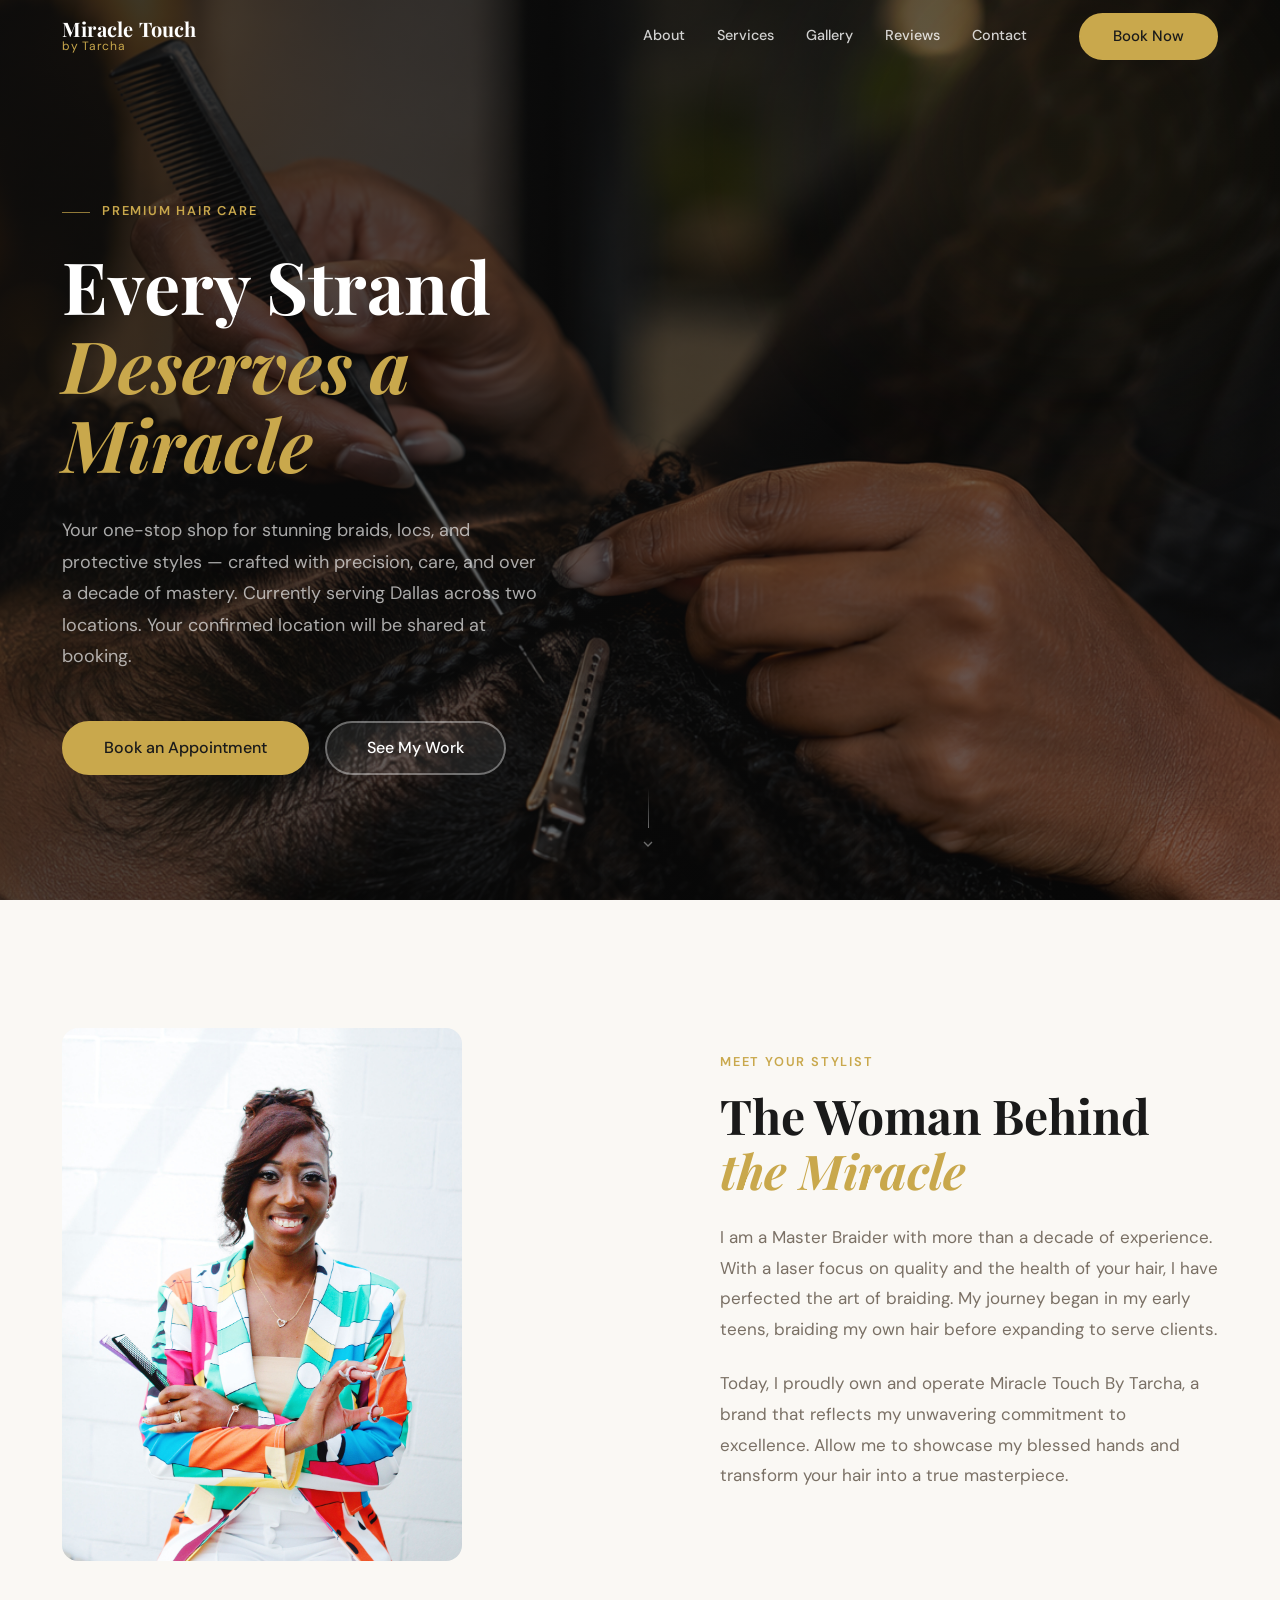
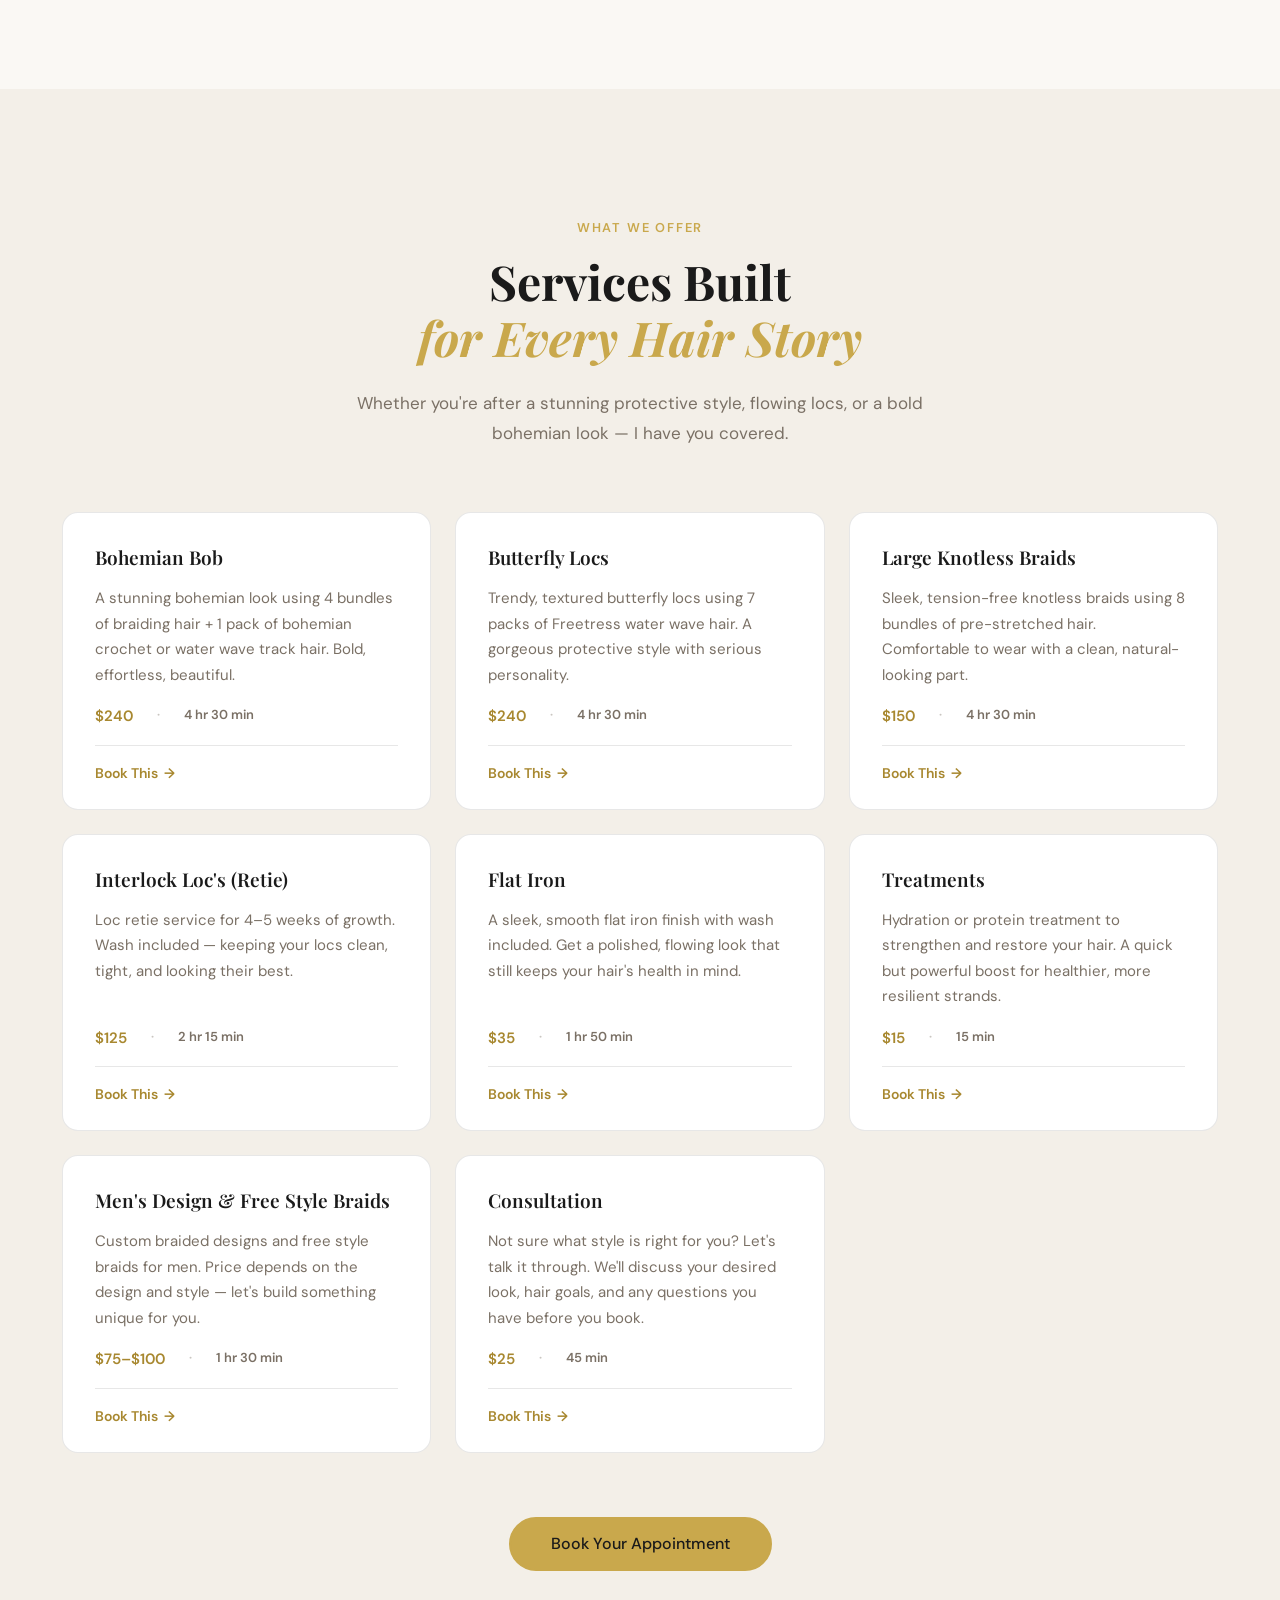
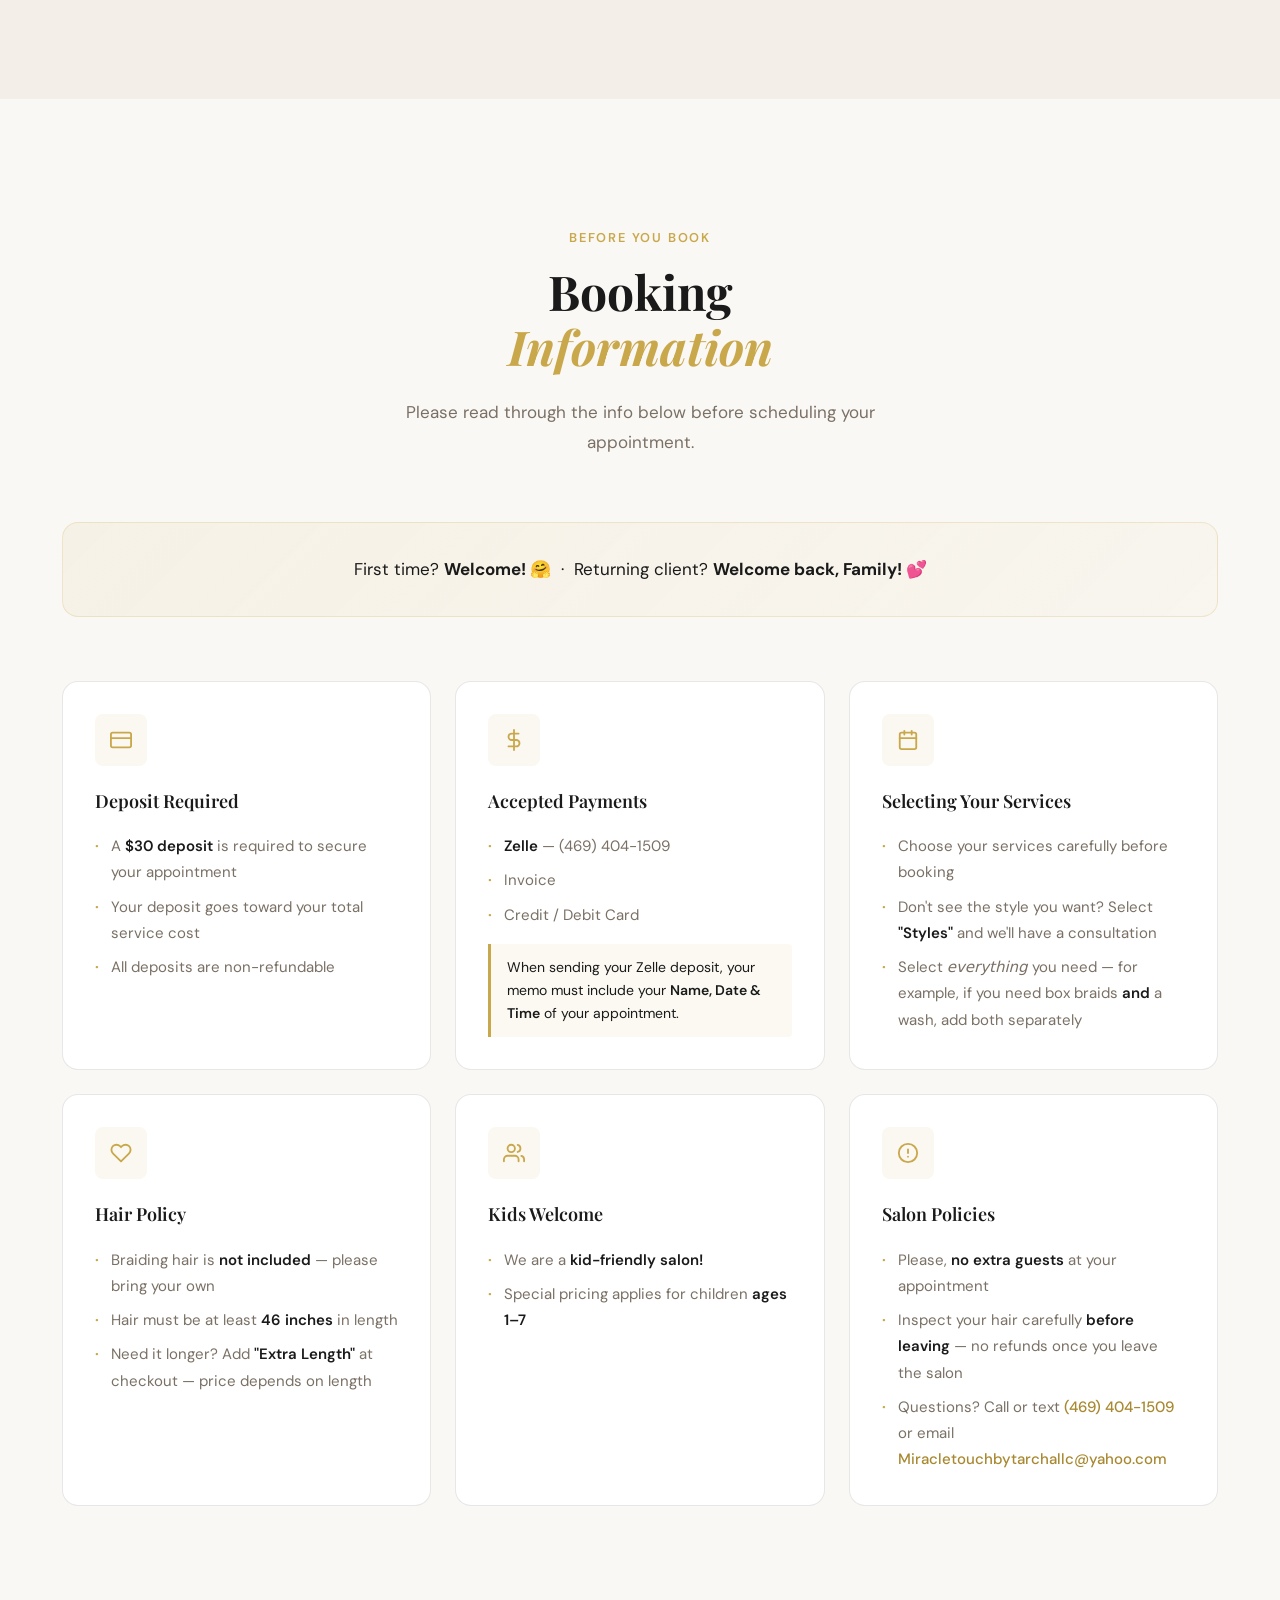
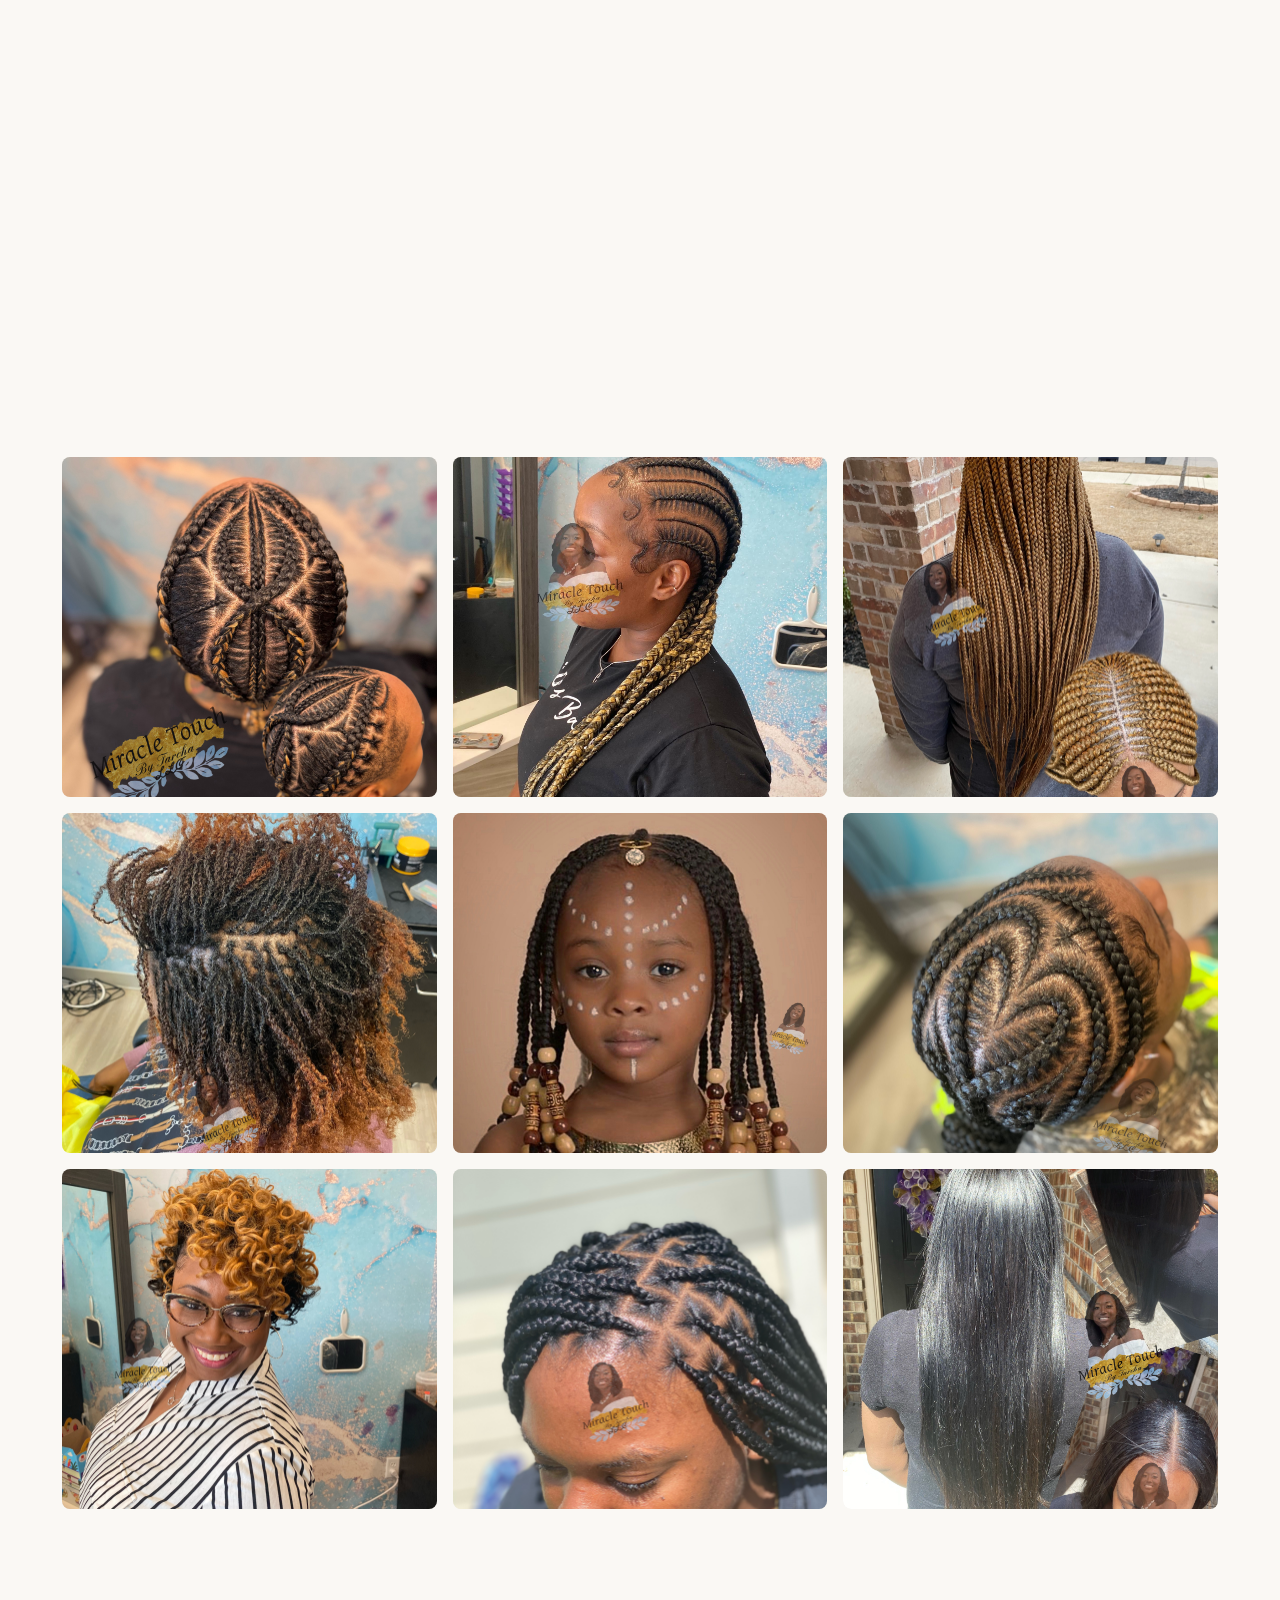
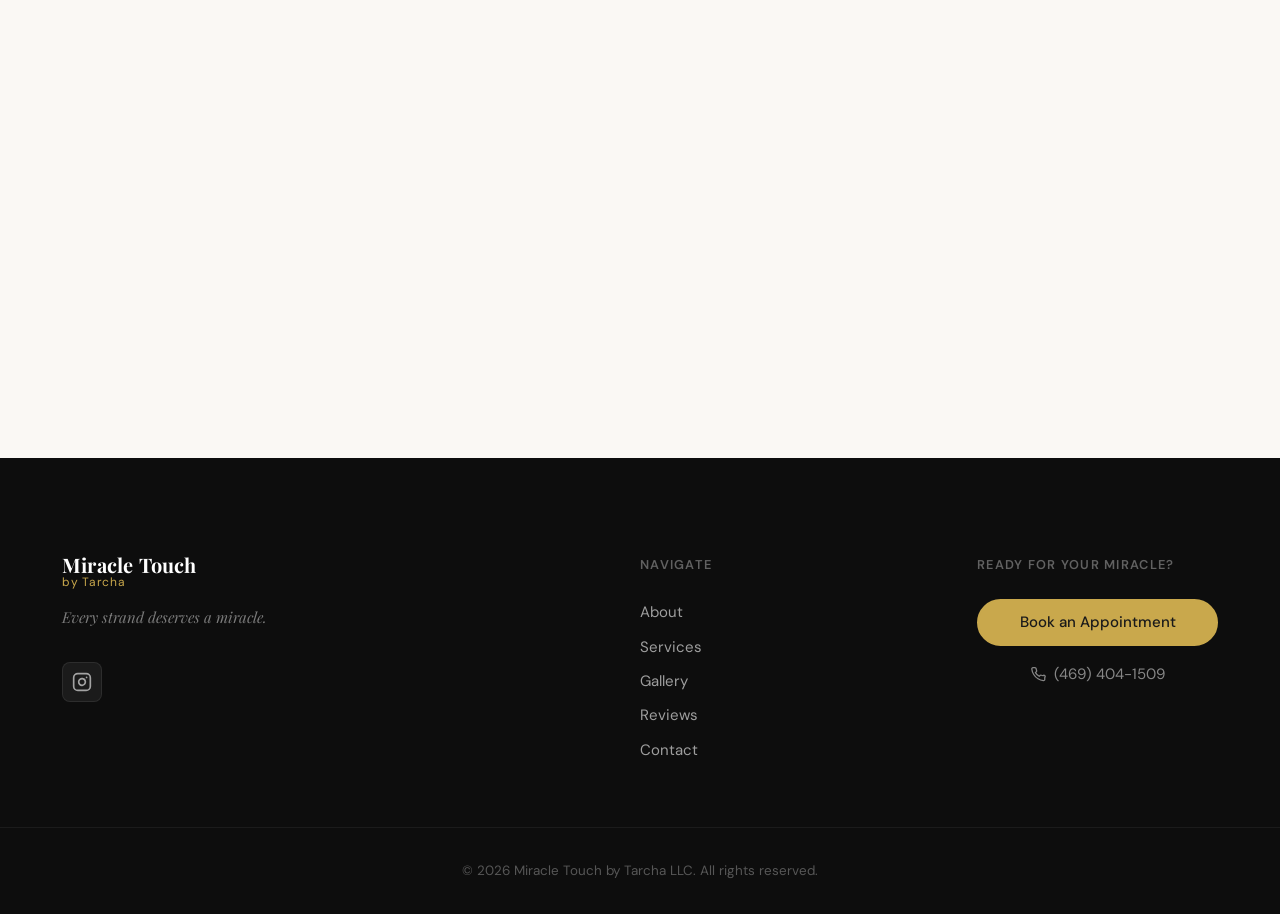
==== commit 70c1427c: "added ga4 script" ====
--- a/index.html
+++ b/index.html
@@ -1,6 +1,15 @@
 <!DOCTYPE html>
 <html lang="en">
 <head>
+  <!-- Google tag (gtag.js) -->
+  <script async src="https://www.googletagmanager.com/gtag/js?id=G-RMSML33K4S"></script>
+  <script>
+    window.dataLayer = window.dataLayer || [];
+    function gtag(){dataLayer.push(arguments);}
+    gtag('js', new Date());
+    gtag('config', 'G-RMSML33K4S');
+  </script>
+
   <meta charset="UTF-8">
   <meta name="viewport" content="width=device-width, initial-scale=1.0">
 
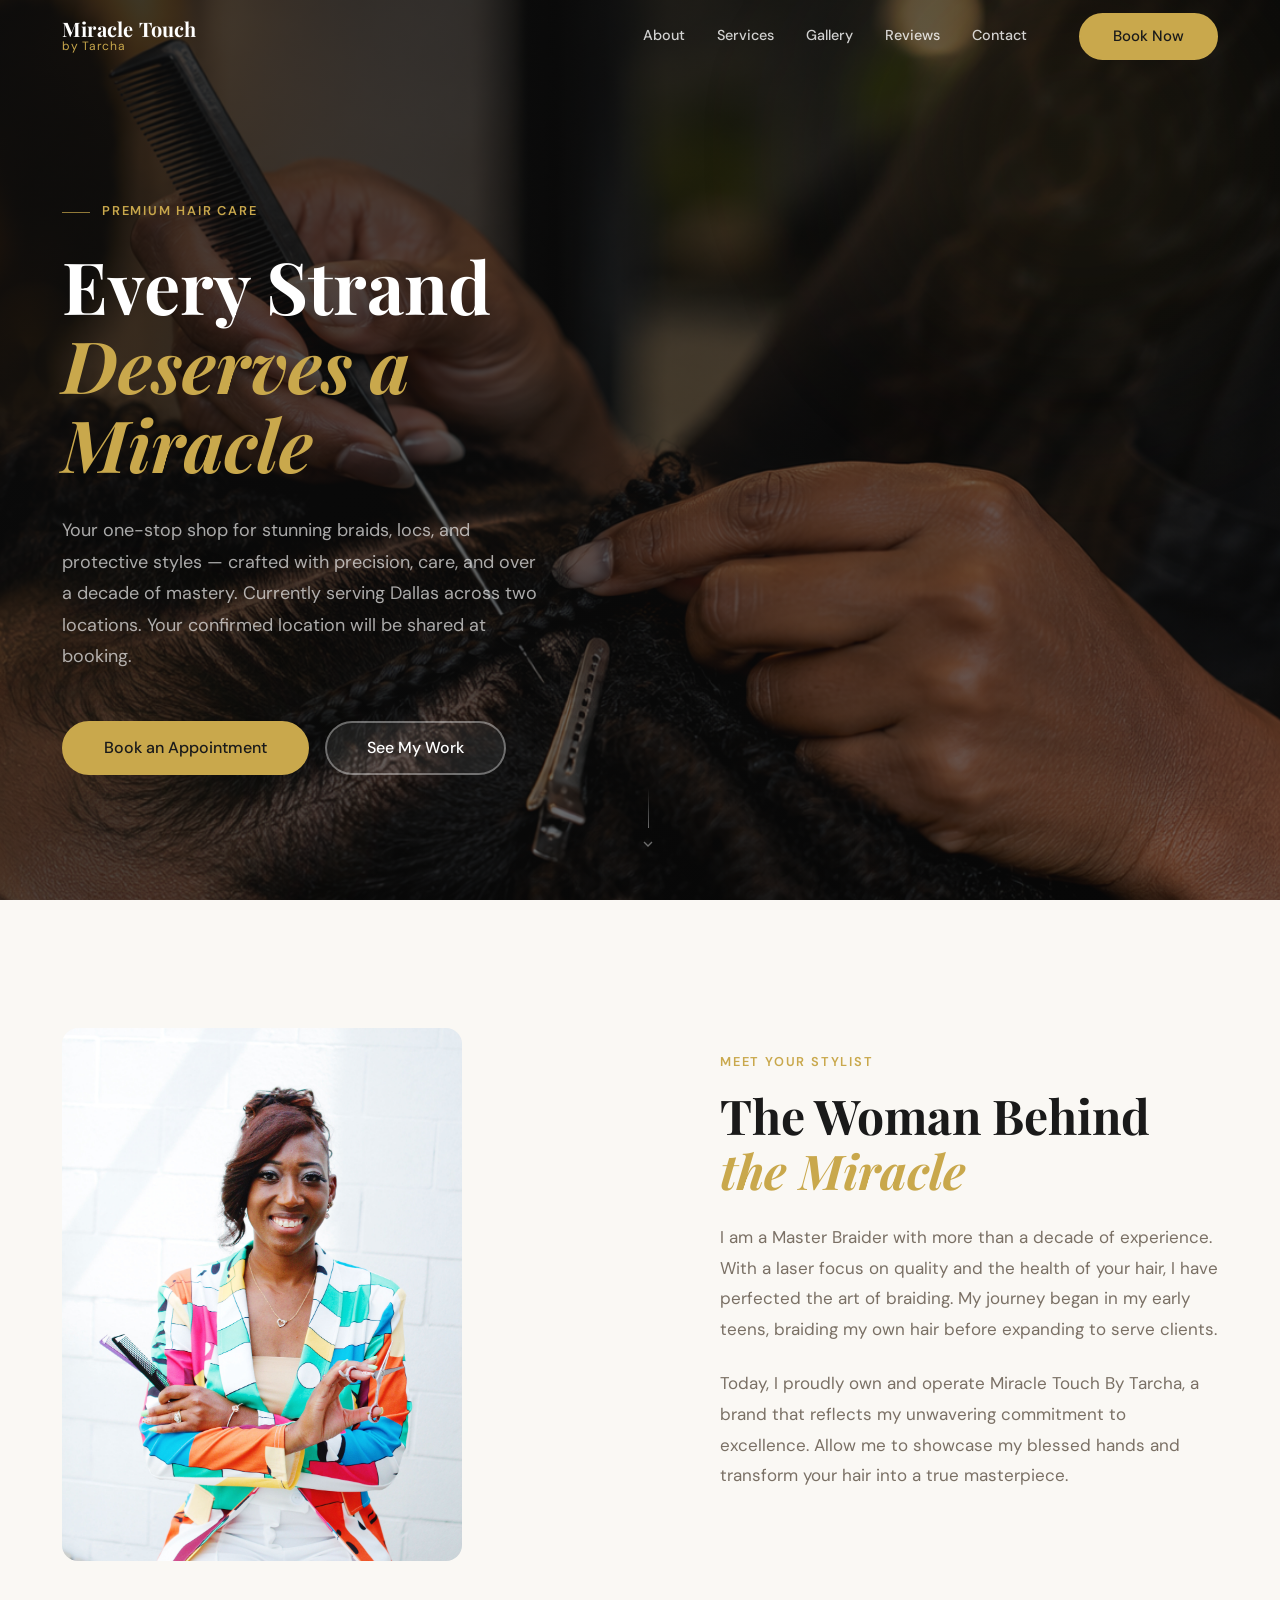
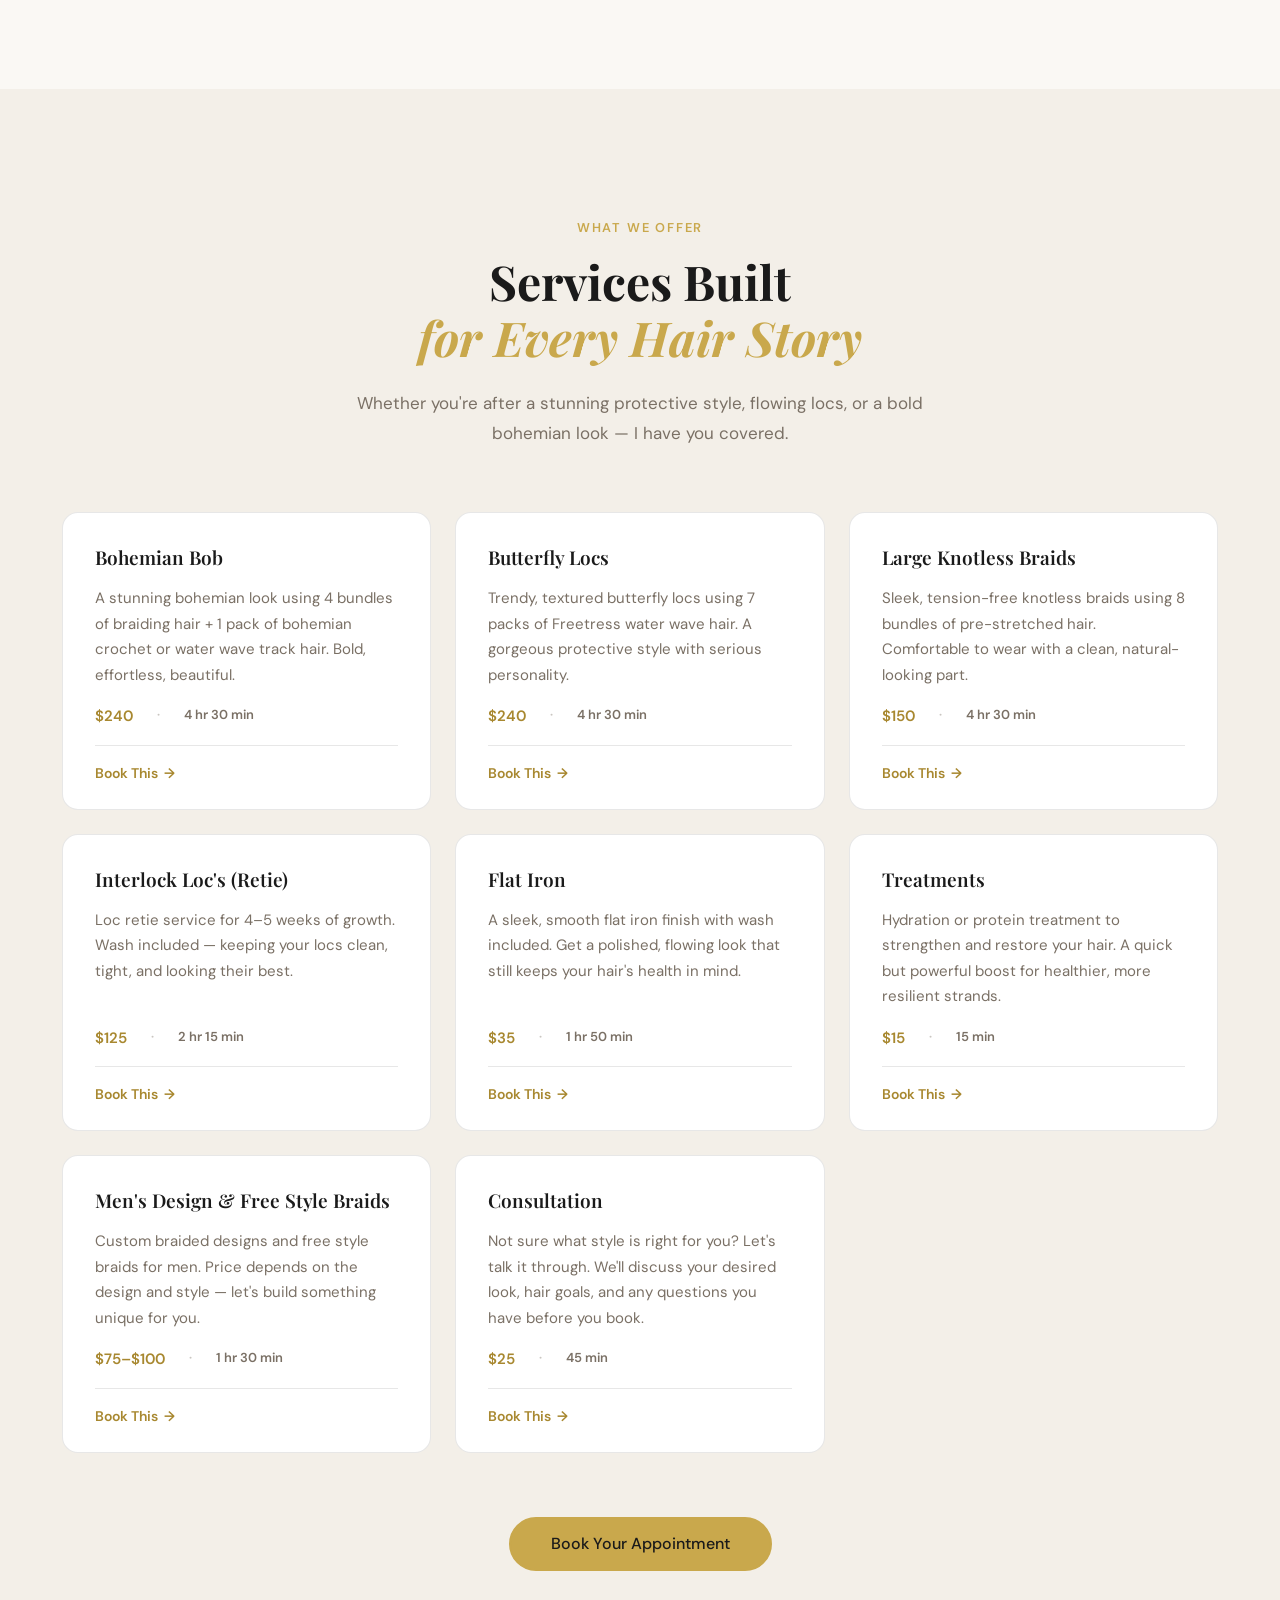
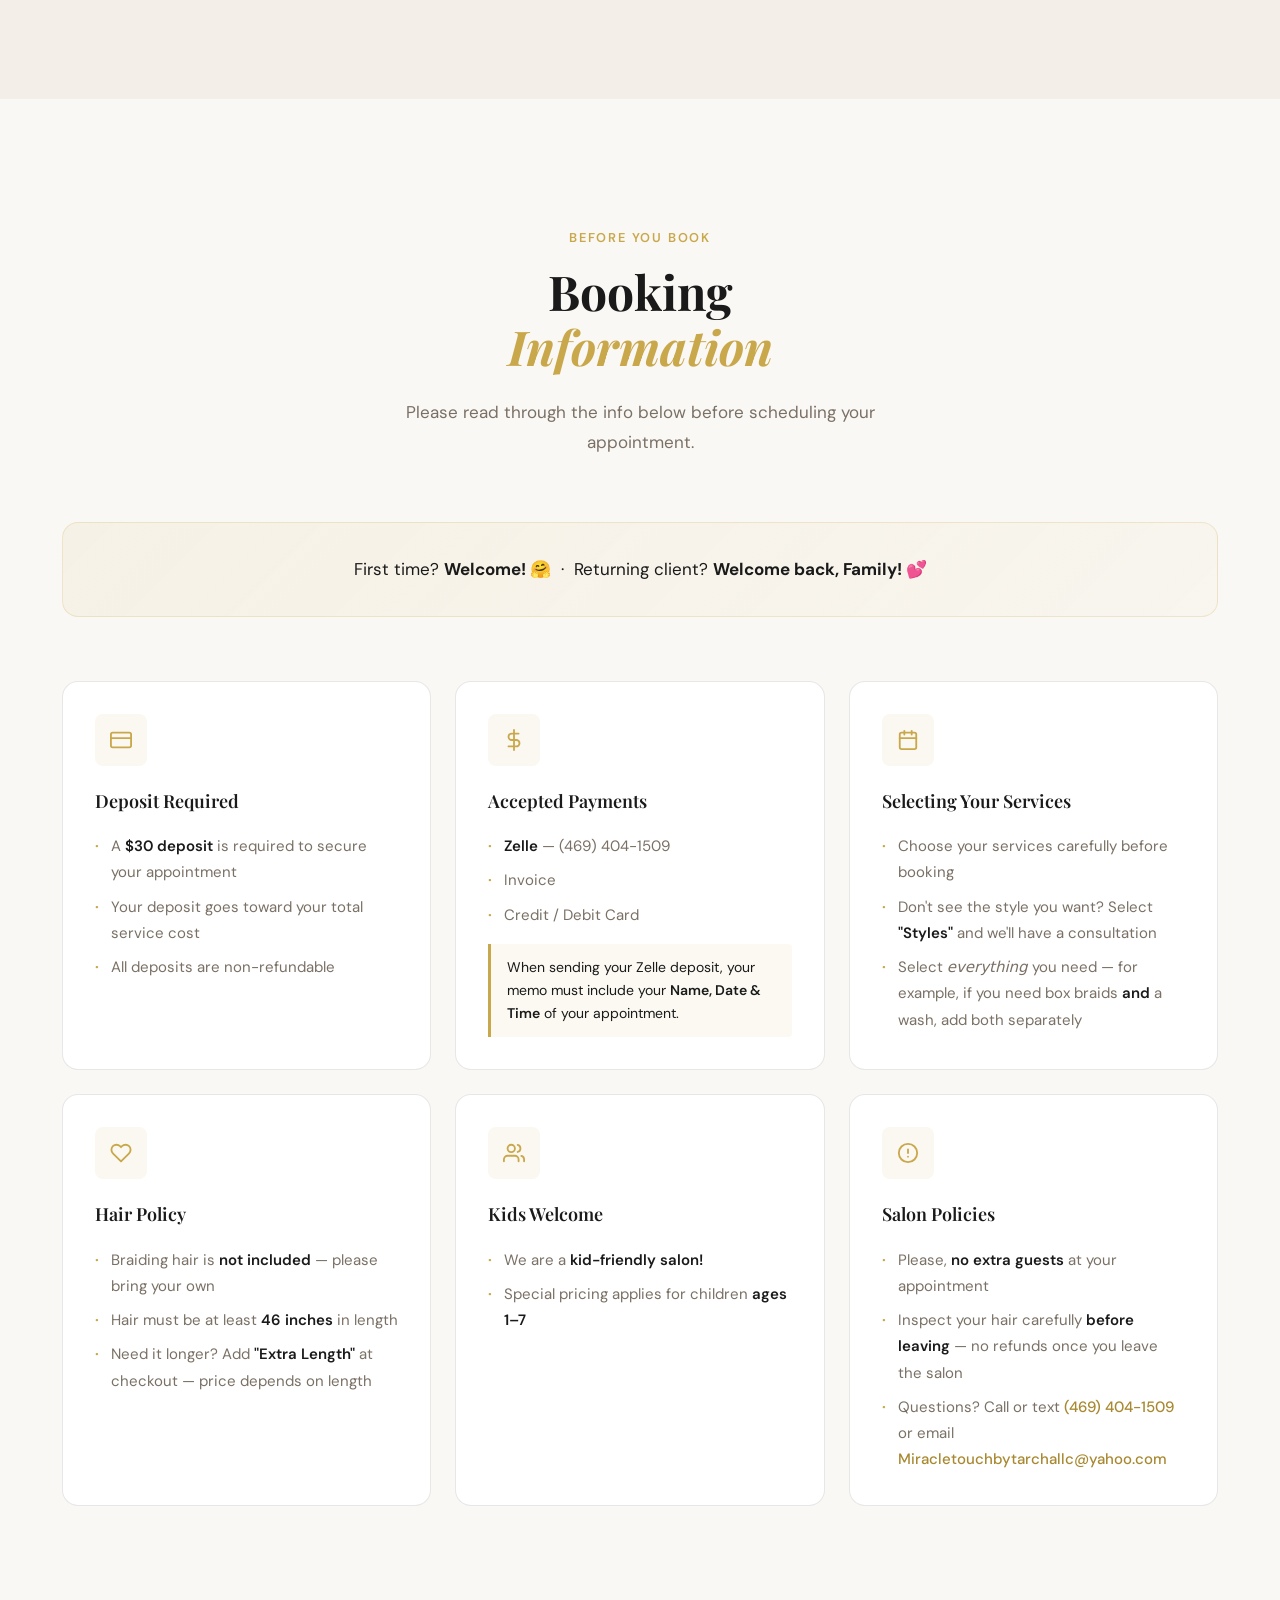
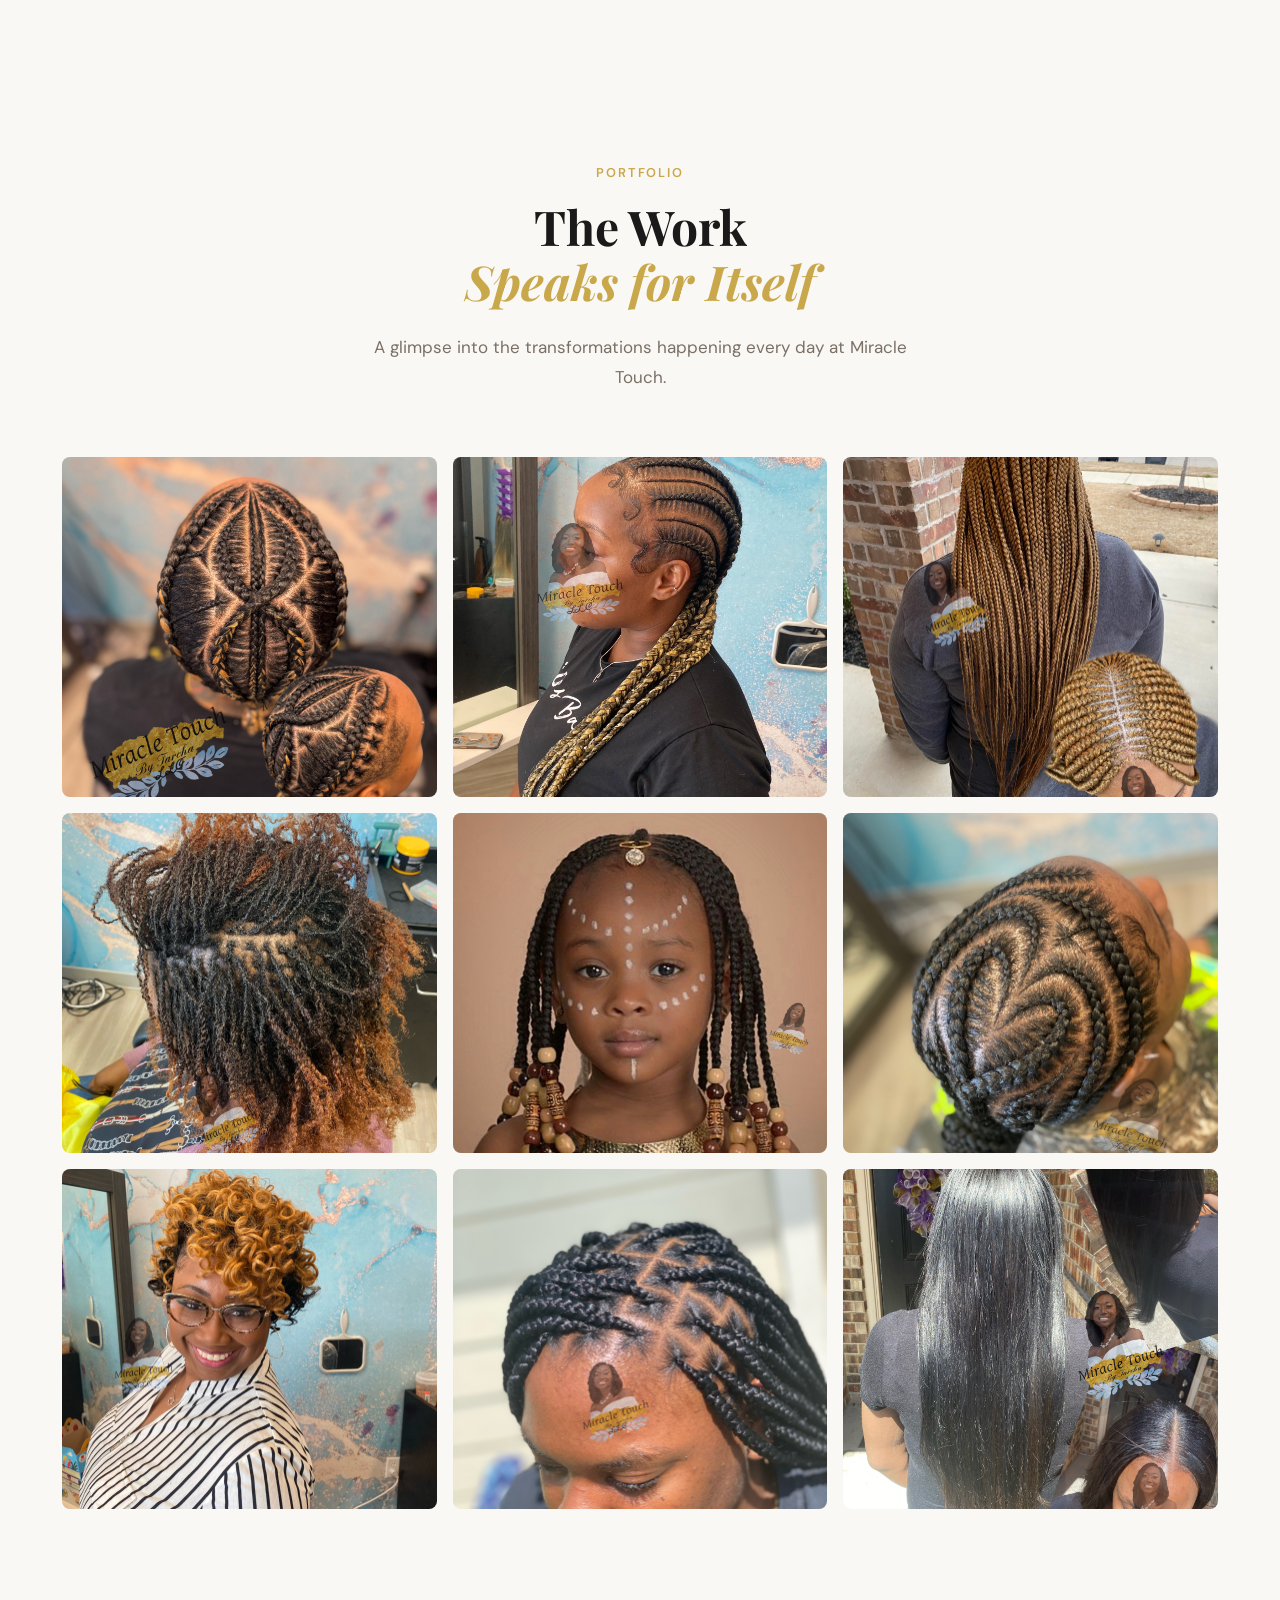
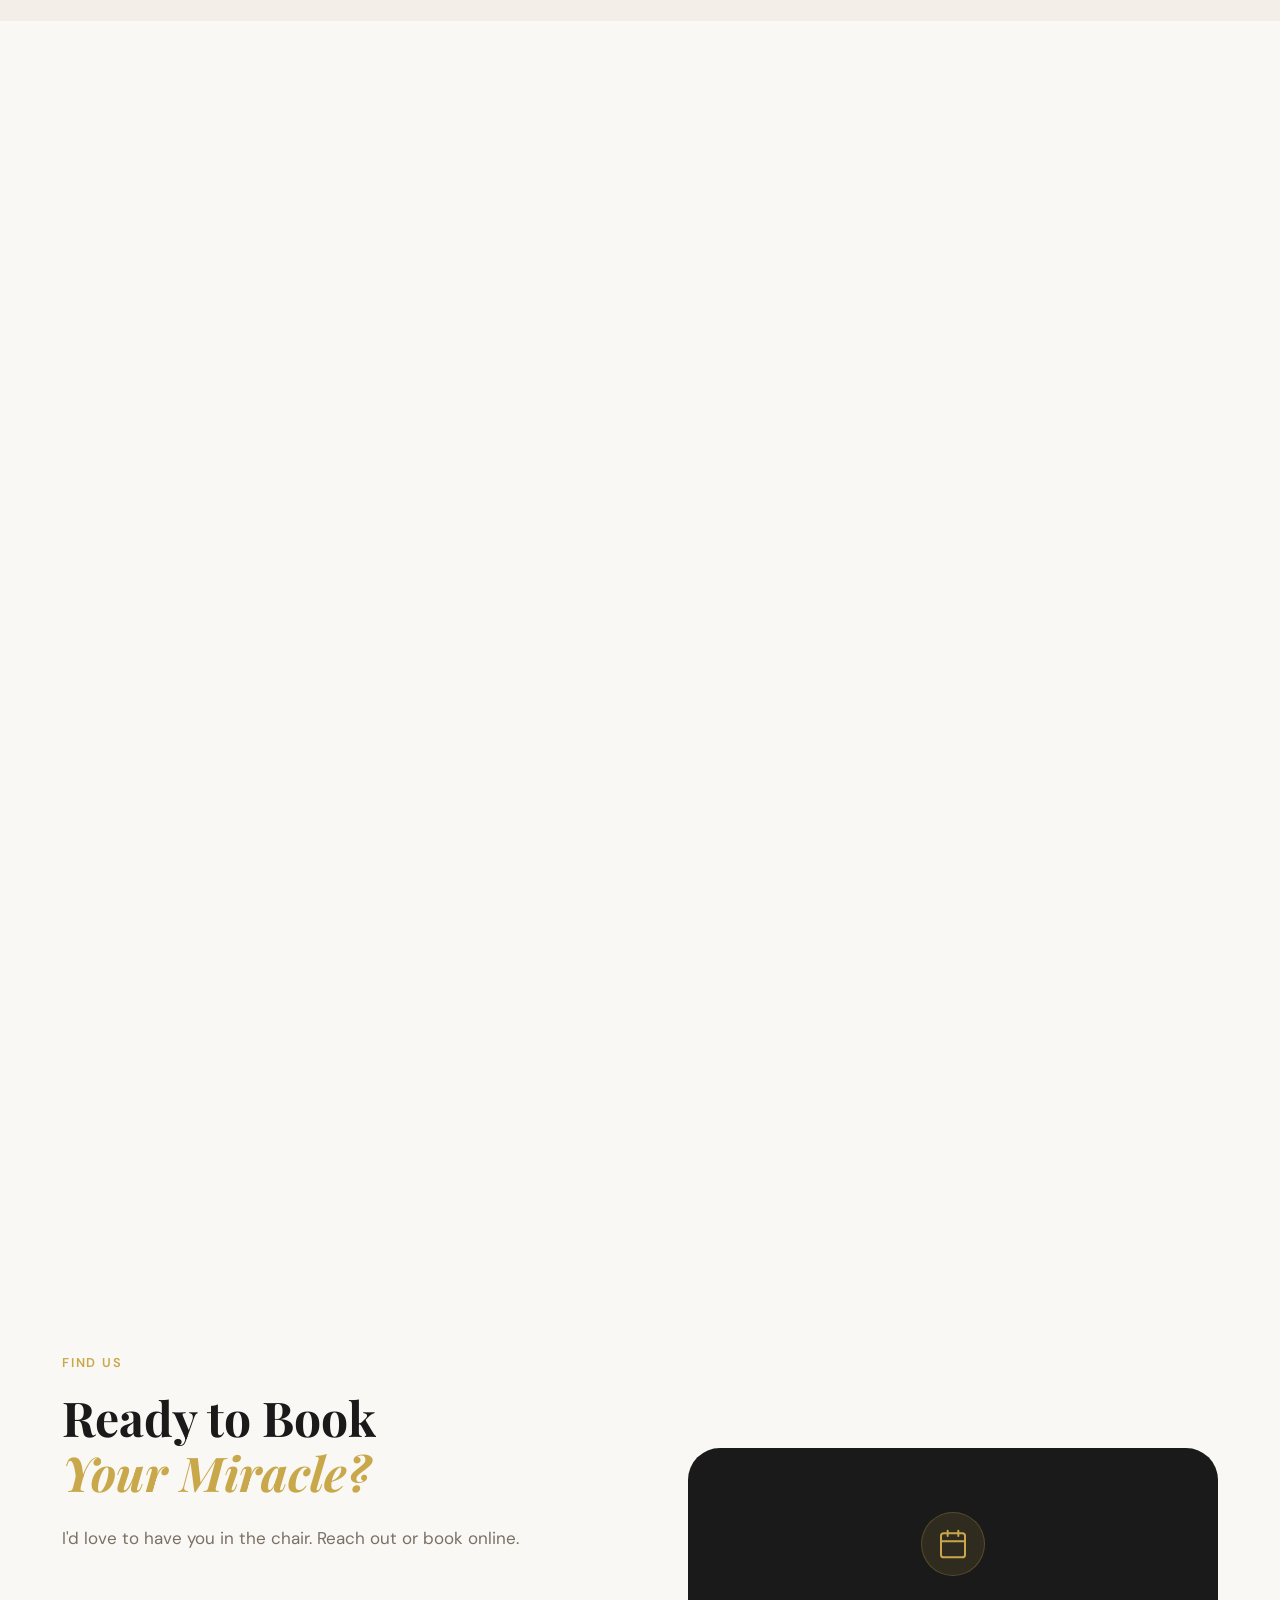
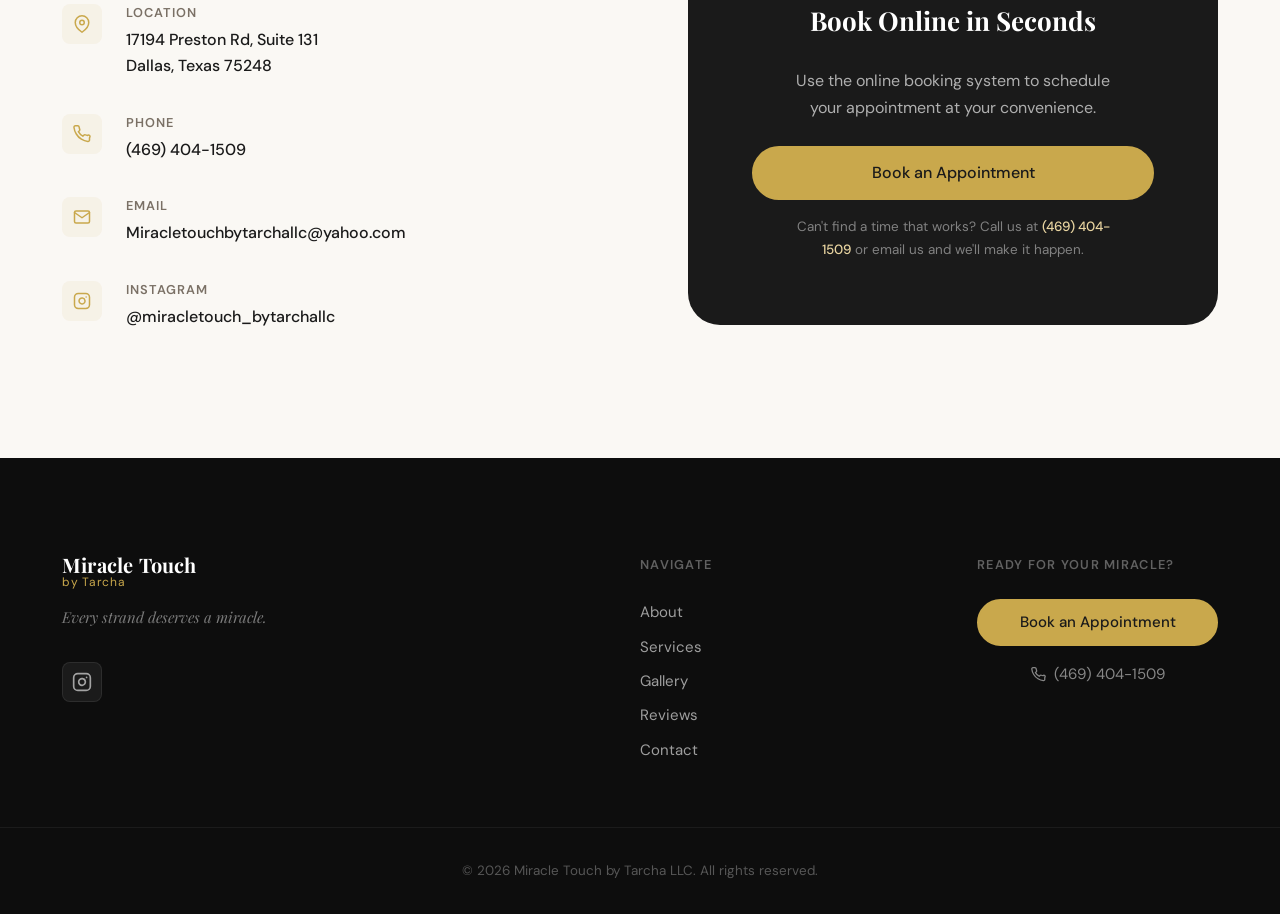
==== commit 09f15dd0: "added ga4 scripts, updated meta" ====
--- a/index.html
+++ b/index.html
@@ -24,7 +24,7 @@
   <meta property="og:type" content="website">
   <meta property="og:url" content="https://miracletouchbytarchallc.com/">
   <meta property="og:title" content="Miracle Touch by Tarcha | Braids &amp; Protective Styles | Dallas, TX">
-  <meta property="og:description" content="Expert braids, locs &amp; protective styles in Dallas, TX. Book online — $30 deposit secures your spot. Serving Dallas across two locations.">
+  <meta property="og:description" content="Expert braids, locs &amp; protective styles in Dallas, TX. Book online today. Serving Dallas across two locations.">
   <meta property="og:image" content="https://miracletouchbytarchallc.com/images/gallery/braidinghero.png">
   <meta property="og:locale" content="en_US">
   <meta property="og:site_name" content="Miracle Touch by Tarcha">
@@ -32,7 +32,7 @@
   <!-- Twitter Card -->
   <meta name="twitter:card" content="summary_large_image">
   <meta name="twitter:title" content="Miracle Touch by Tarcha | Braids &amp; Protective Styles | Dallas, TX">
-  <meta name="twitter:description" content="Expert braids, locs &amp; protective styles in Dallas, TX. Book online — $30 deposit secures your spot.">
+  <meta name="twitter:description" content="Expert braids, locs &amp; protective styles in Dallas, TX. Book online today.">
   <meta name="twitter:image" content="https://miracletouchbytarchallc.com/images/gallery/braidinghero.png">
 
   <!-- Favicon -->
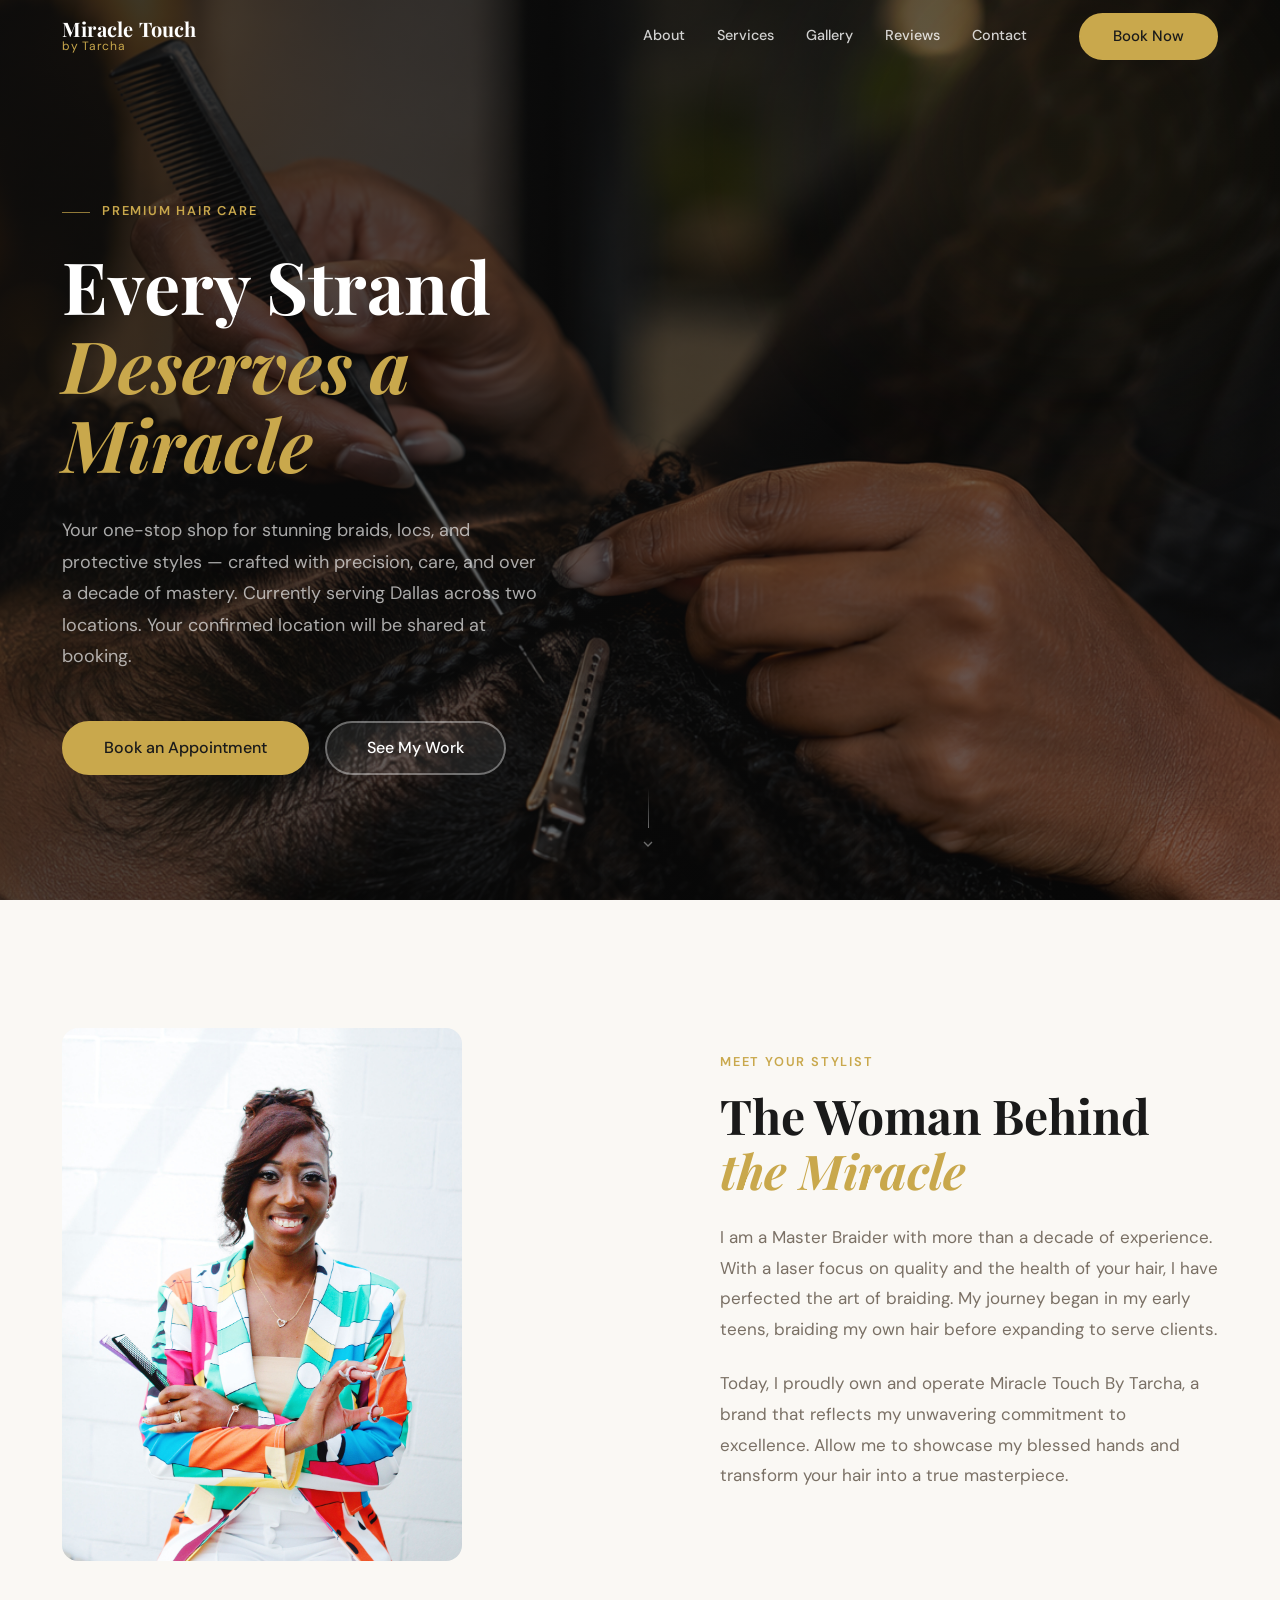
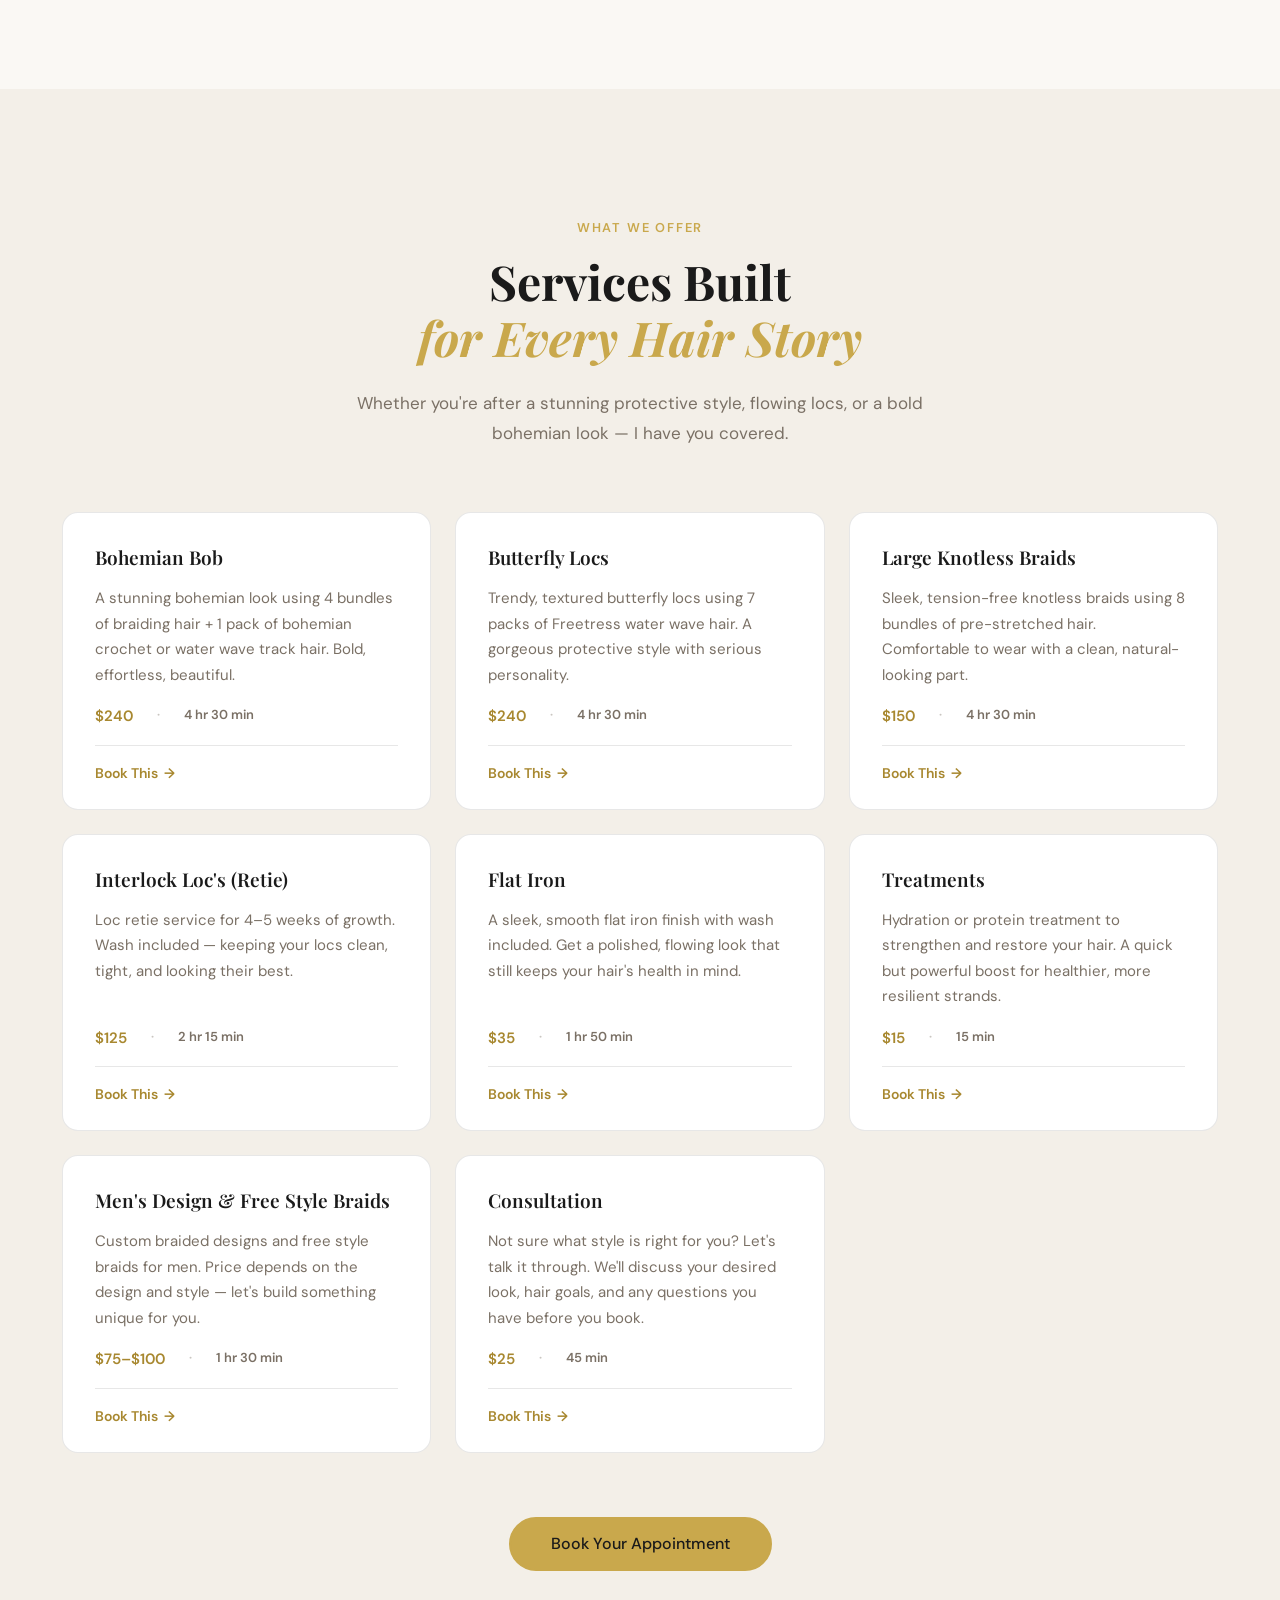
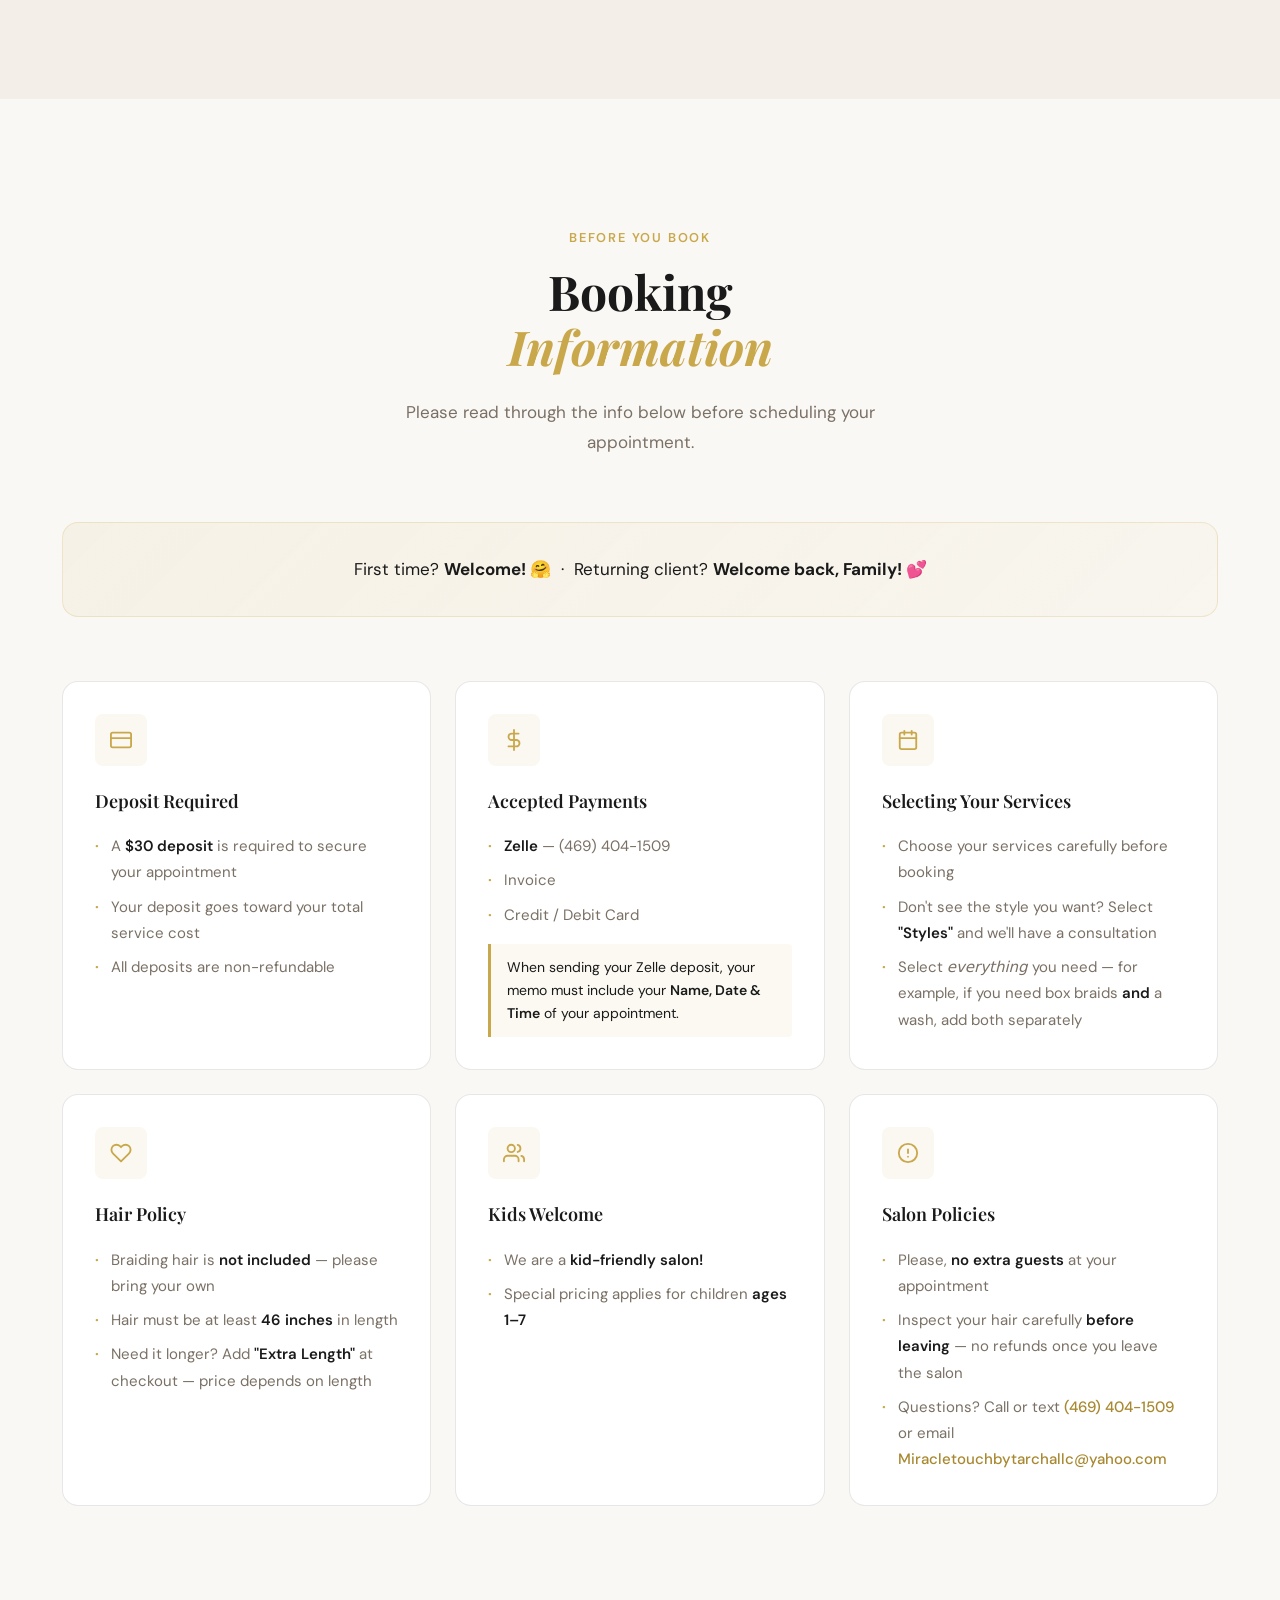
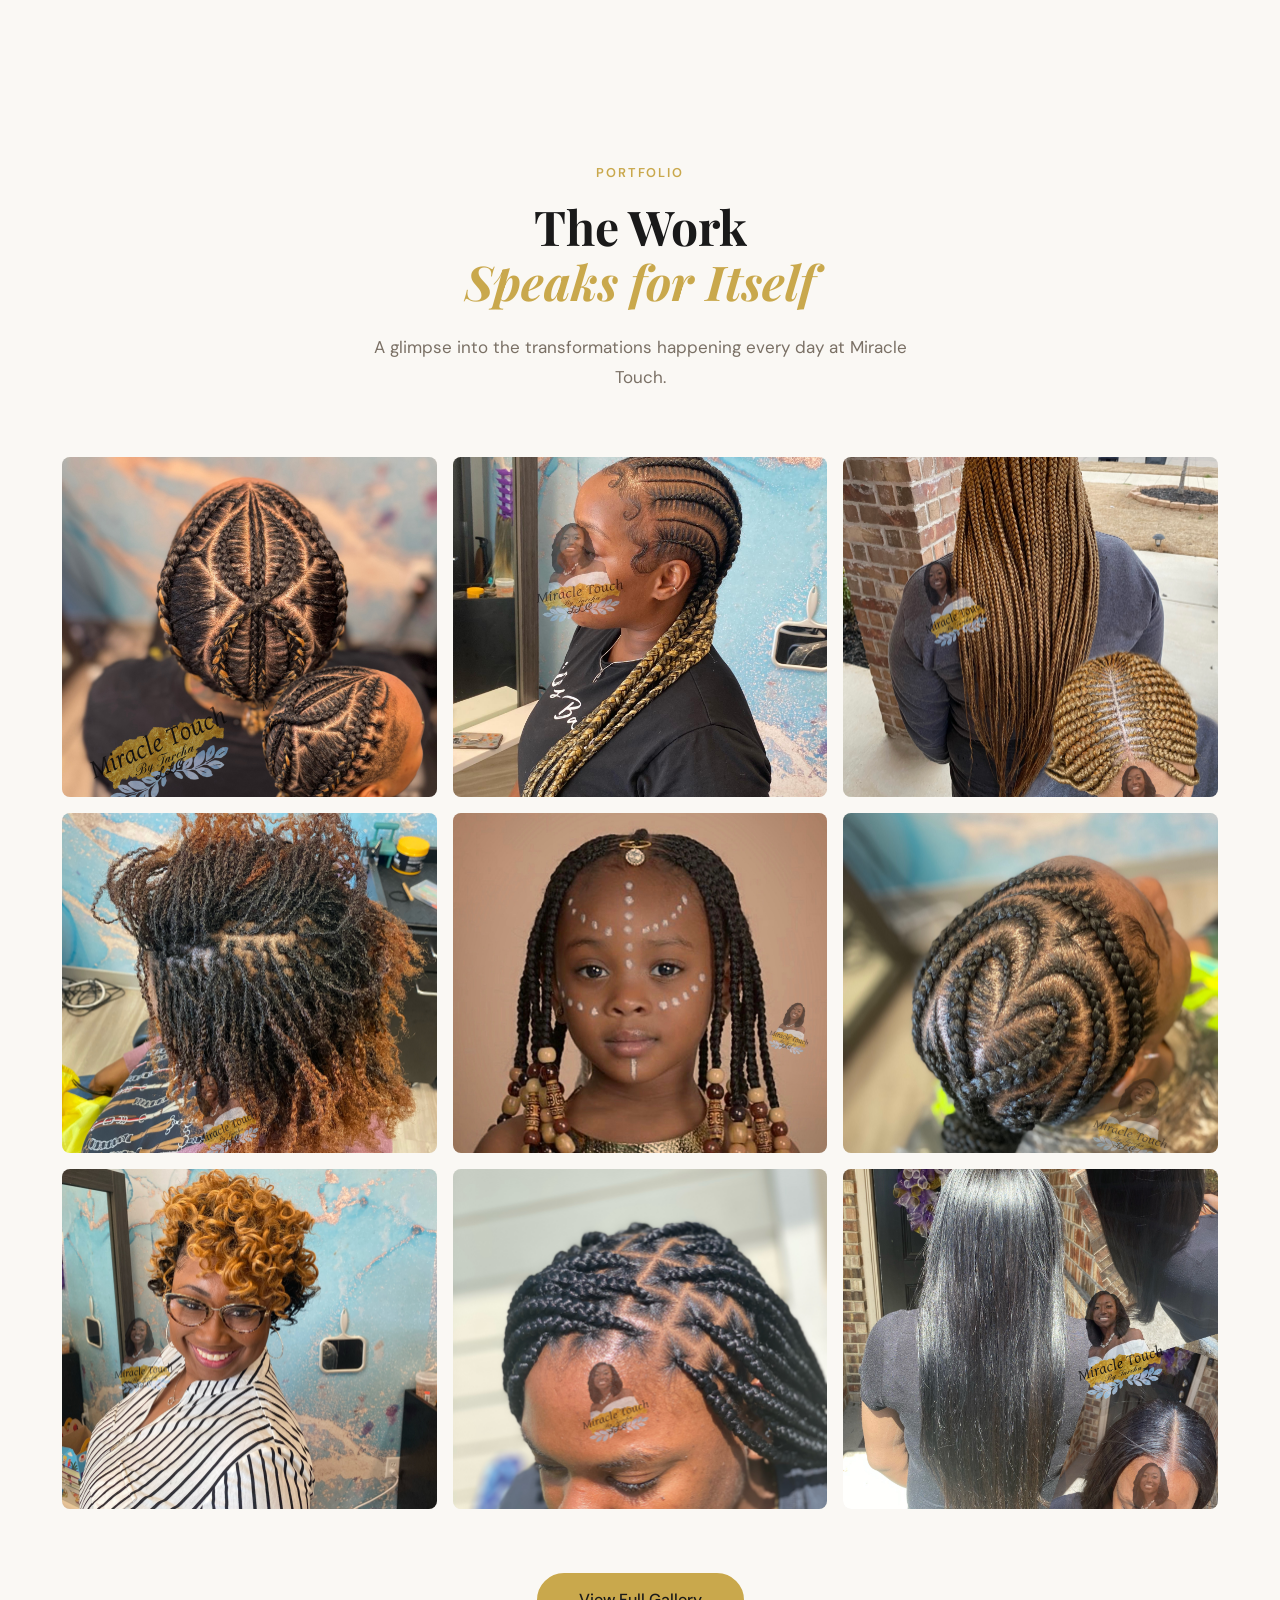
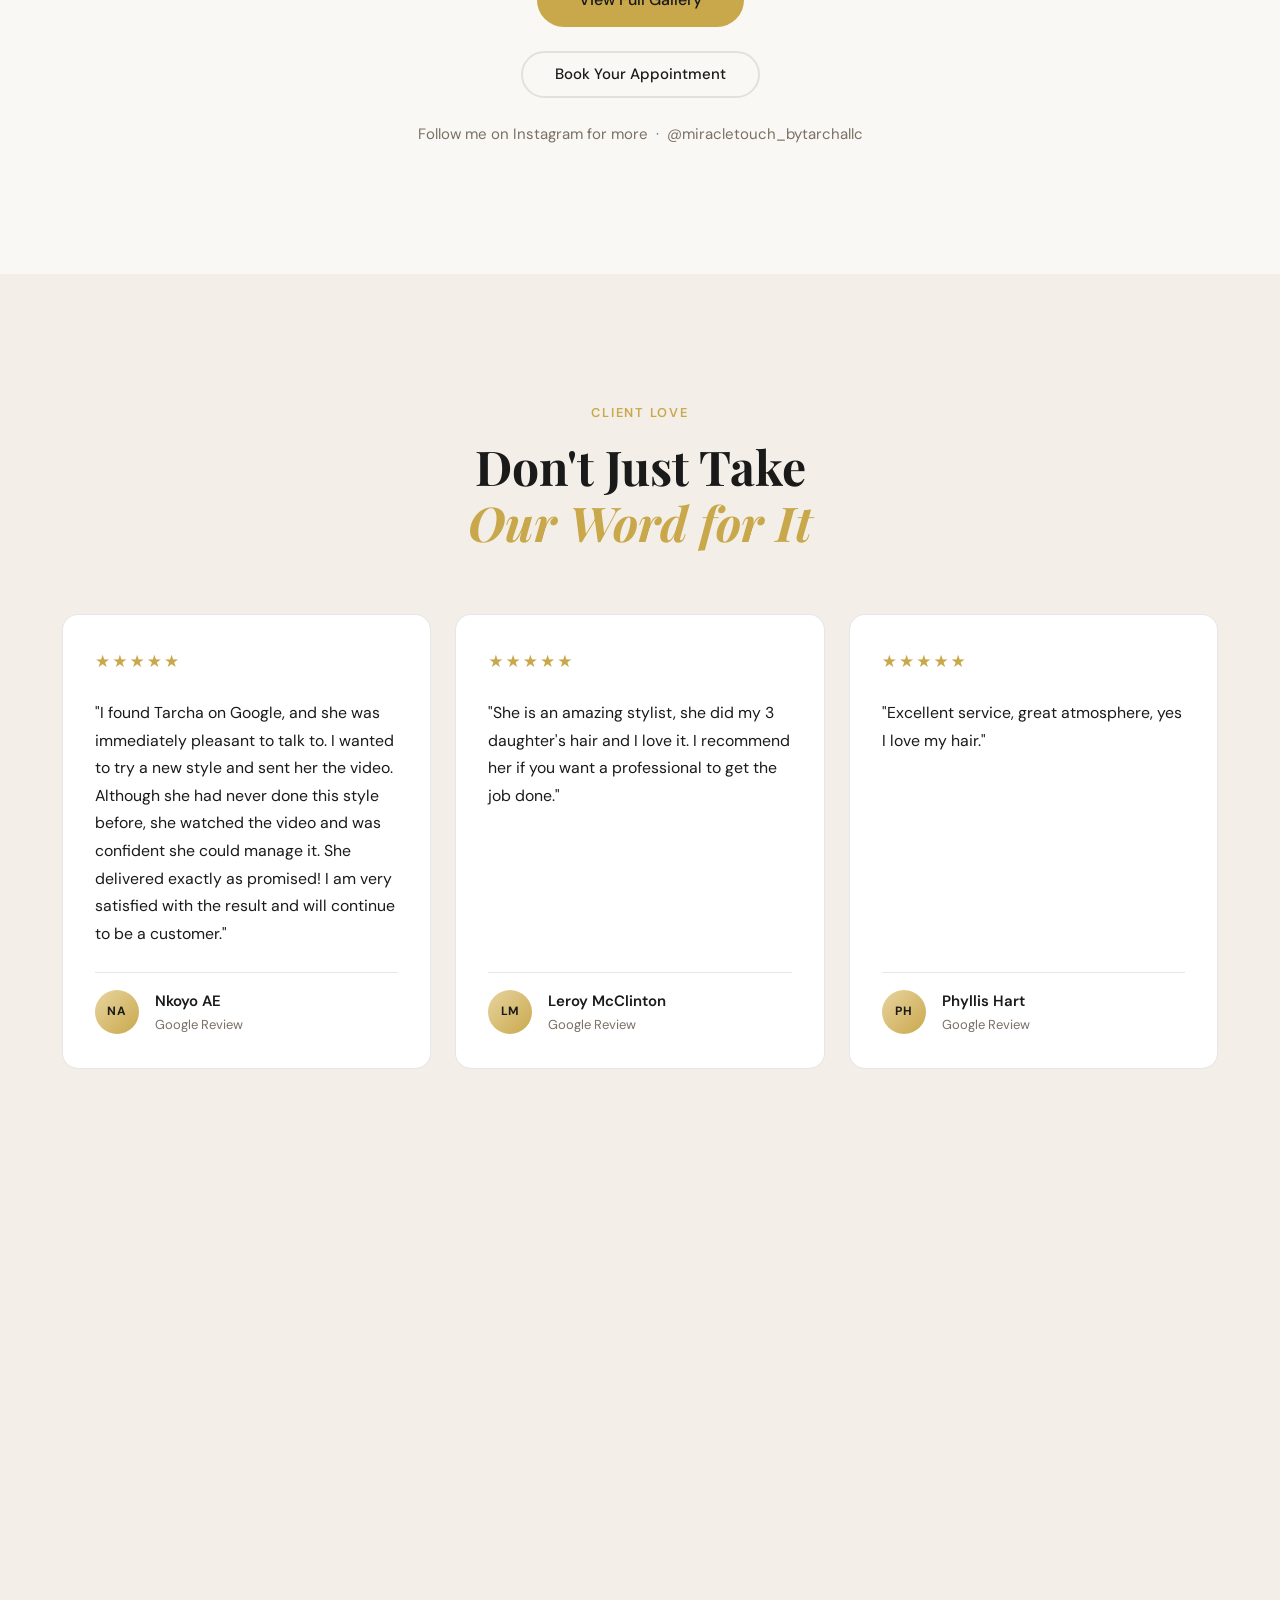
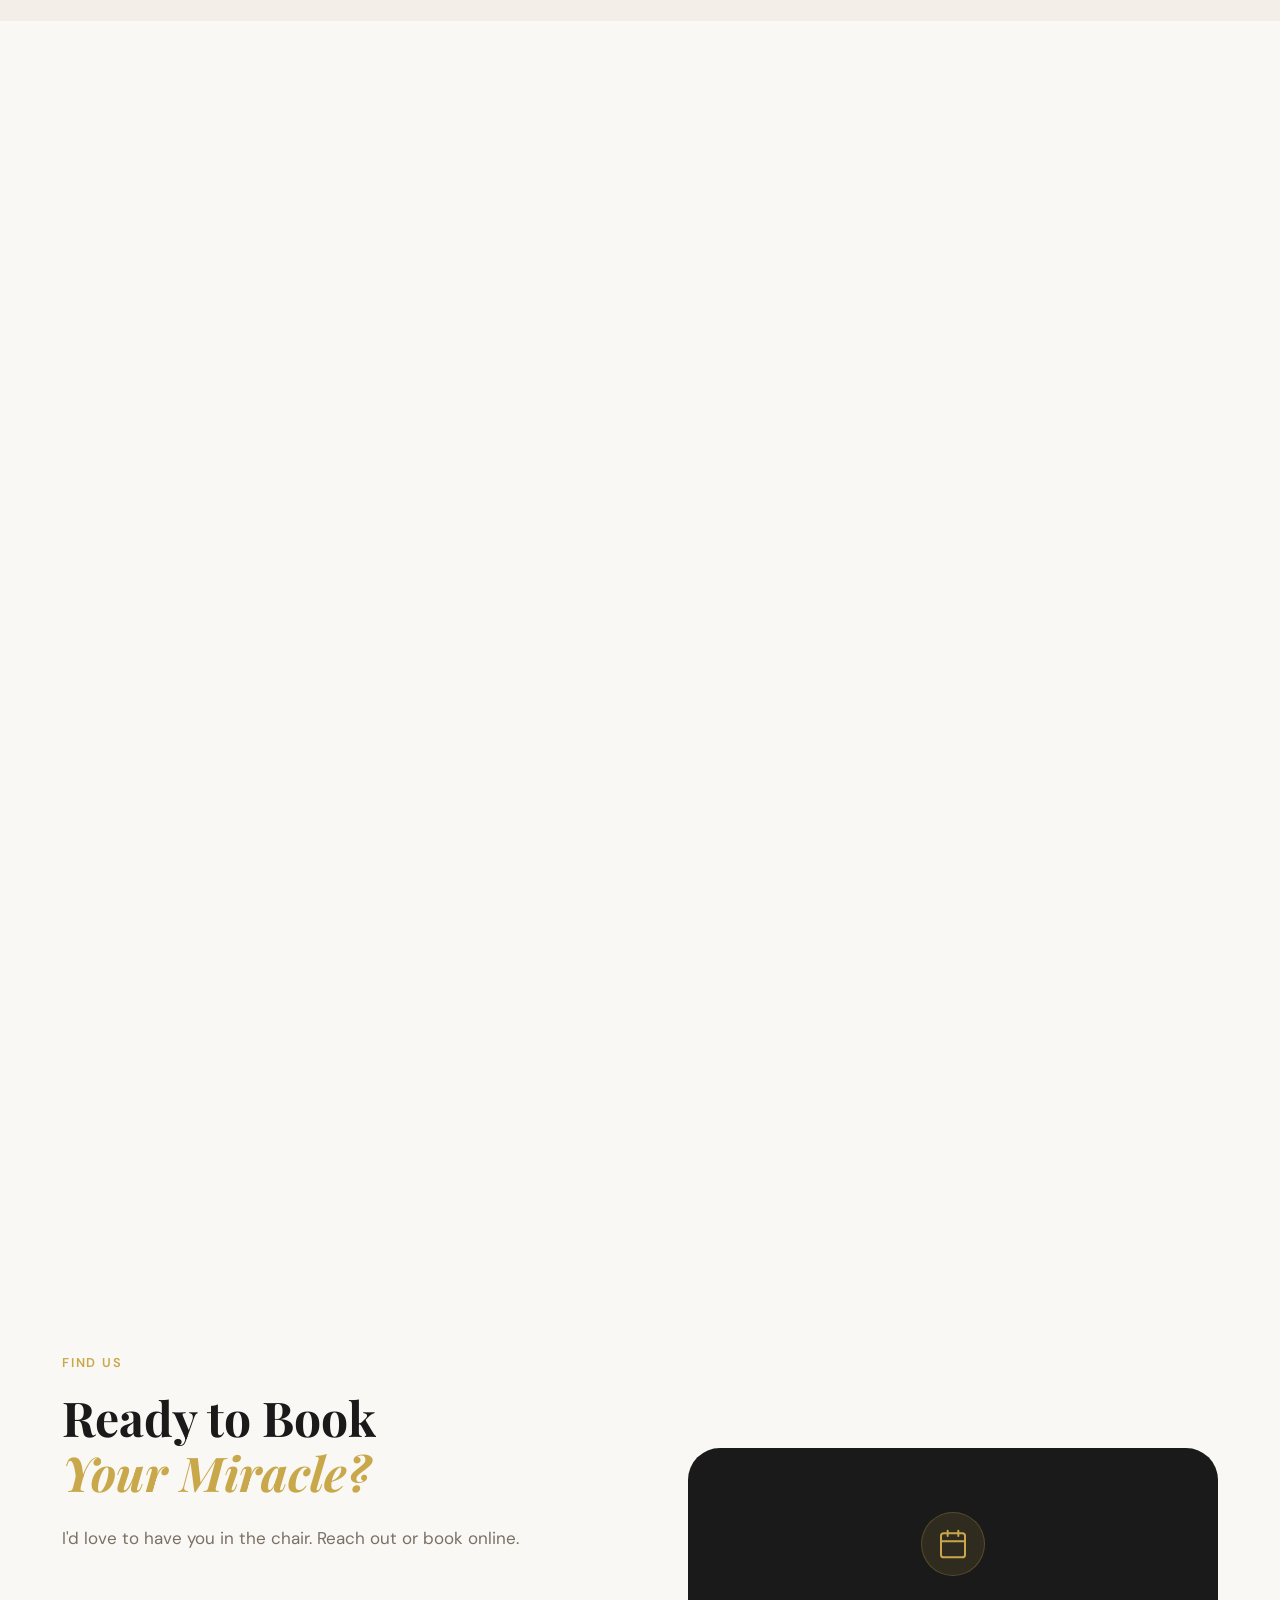
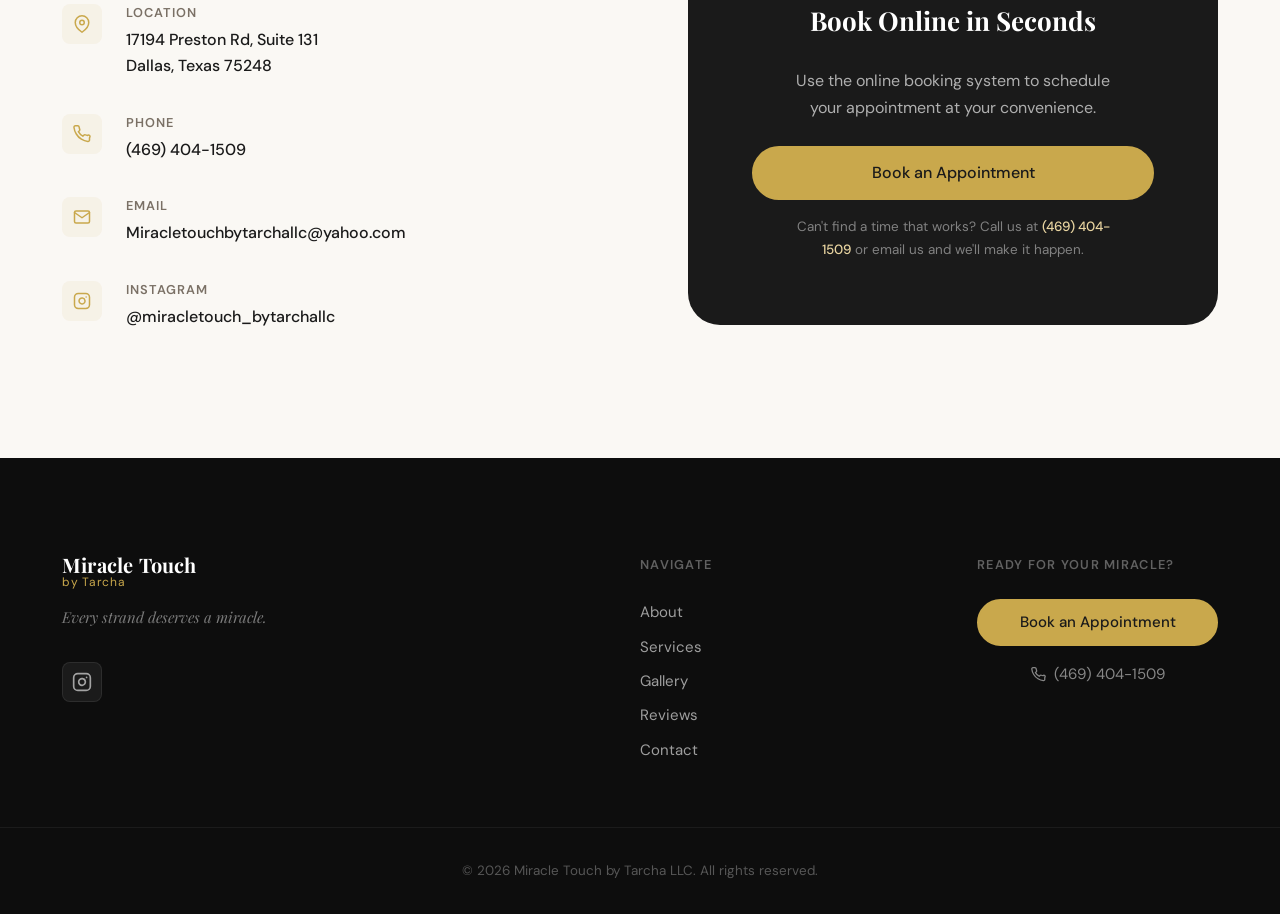
==== commit 8e6df4c7: "updated nav on mobile" ====
--- a/index.html
+++ b/index.html
@@ -179,8 +179,8 @@
         <span></span><span></span><span></span>
       </button>
     </div>
-    <div class="nav__overlay" id="nav-overlay" aria-hidden="true"></div>
   </header>
+  <div class="nav__overlay" id="nav-overlay" aria-hidden="true"></div>
 
   <main id="main-content">
 
--- a/css/main.css
+++ b/css/main.css
@@ -1 +1 @@
-﻿*,*::before,*::after{box-sizing:border-box;margin:0;padding:0}html{scroll-behavior:smooth;-webkit-text-size-adjust:100%}body{font-family:"DM Sans",system-ui,-apple-system,sans-serif;font-size:1rem;line-height:1.65;color:#1a1a1a;background:#faf8f4;-webkit-font-smoothing:antialiased;-moz-osx-font-smoothing:grayscale;overflow-x:hidden}img{display:block;max-width:100%;height:auto}a{color:inherit;text-decoration:none;transition:color 180ms ease}ul,ol{list-style:none}button{font-family:inherit;border:none;background:none;cursor:pointer}.container{max-width:1220px;margin:0 auto;padding:0 clamp(1.25rem,4vw,2rem)}.section{padding:6rem 0}@media(min-width: 1024px){.section{padding:8rem 0}}.section--alt{background:#f3efe8}.section__eyebrow{display:block;font-size:.8rem;font-weight:600;letter-spacing:.14em;text-transform:uppercase;color:#c9a84c;margin-bottom:1rem}.section__title{font-family:"Playfair Display",Georgia,serif;font-size:clamp(2rem,4vw,3rem);font-weight:700;line-height:1.15;color:#1a1a1a;margin-bottom:1.5rem}.section__title em{font-style:italic;color:#c9a84c}.section__sub{font-size:1.0625rem;color:#7a7065;line-height:1.75;max-width:580px}.section__header{text-align:center;margin-bottom:clamp(3rem,5vw,4.5rem)}.section__header .section__sub{margin:0 auto}.btn{display:inline-flex;align-items:center;justify-content:center;gap:.5rem;padding:.875rem 2rem;border-radius:9999px;font-family:"DM Sans",system-ui,-apple-system,sans-serif;font-size:.9375rem;font-weight:500;line-height:1;text-decoration:none;cursor:pointer;border:2px solid rgba(0,0,0,0);transition:background 300ms ease,color 300ms ease,border-color 300ms ease,transform 300ms ease,box-shadow 300ms ease;white-space:nowrap}.btn:focus-visible{outline:3px solid #c9a84c;outline-offset:3px}.btn--primary{background:#c9a84c;color:#1a1a1a;border-color:#c9a84c}.btn--primary:hover{background:#a88830;border-color:#a88830;transform:translateY(-2px);box-shadow:0 8px 24px rgba(201,168,76,.35)}.btn--ghost{background:hsla(0,0%,100%,.08);color:#fff;border-color:hsla(0,0%,100%,.35)}.btn--ghost:hover{background:hsla(0,0%,100%,.16);border-color:hsla(0,0%,100%,.6);transform:translateY(-2px)}.btn--outline-dark{background:rgba(0,0,0,0);color:#1a1a1a;border-color:rgba(26,26,26,.1)}.btn--outline-dark:hover{border-color:#c9a84c;color:#a88830;transform:translateY(-2px)}.btn--lg{padding:1.0625rem 2.5rem;font-size:1rem}.btn--block{width:100%}@keyframes spin-slow{from{transform:translate(-50%, -50%) rotate(0deg)}to{transform:translate(-50%, -50%) rotate(360deg)}}@keyframes fade-up{from{opacity:0;transform:translateY(24px)}to{opacity:1;transform:translateY(0)}}@keyframes hero-entrance{from{opacity:0;transform:translateY(16px)}to{opacity:1;transform:translateY(0)}}.hero__eyebrow{animation:hero-entrance .6s ease .1s both}.hero__headline{animation:hero-entrance .6s ease .25s both}.hero__sub{animation:hero-entrance .6s ease .4s both}.hero__actions{animation:hero-entrance .6s ease .55s both}.hero__visual{animation:hero-entrance .8s ease .3s both}.hero__scroll{animation:hero-entrance .6s ease .8s both}.fade-in{opacity:0;transform:translateY(20px);transition:opacity .55s ease,transform .55s ease}.fade-in:nth-child(1){transition-delay:0s}.fade-in:nth-child(2){transition-delay:0.08s}.fade-in:nth-child(3){transition-delay:0.16s}.fade-in:nth-child(4){transition-delay:0.24s}.fade-in:nth-child(5){transition-delay:0.32s}.fade-in:nth-child(6){transition-delay:0.4s}.fade-in:nth-child(7){transition-delay:0.48s}.fade-in:nth-child(8){transition-delay:0.56s}.fade-in.is-visible{opacity:1;transform:translateY(0)}@media(prefers-reduced-motion: reduce){.fade-in,.hero__eyebrow,.hero__headline,.hero__sub,.hero__actions,.hero__visual,.hero__scroll{animation:none;opacity:1;transform:none;transition:none}.hero__ring{animation:none}}.nav{position:fixed;top:0;left:0;right:0;z-index:100;height:72px;transition:height 300ms ease,background 300ms ease,box-shadow 300ms ease}.nav::before{content:"";position:absolute;inset:0;width:100%;height:100%;background:rgba(0,0,0,0);transition:background 300ms ease,backdrop-filter 300ms ease}.nav.is-scrolled{height:60px}.nav.is-scrolled::before{background:rgba(13,13,13,.92);backdrop-filter:blur(12px);-webkit-backdrop-filter:blur(12px);box-shadow:0 1px 0 rgba(201,168,76,.12),0 4px 24px rgba(13,13,13,.3)}.nav__container{position:relative;z-index:1;display:flex;align-items:center;justify-content:space-between;height:100%}.nav__logo{display:flex;flex-direction:column;line-height:1.1;text-decoration:none}.nav__logo-primary{font-family:"Playfair Display",Georgia,serif;font-size:1.25rem;font-weight:700;color:#fff;letter-spacing:.01em}.nav__logo-sub{font-size:.75rem;font-weight:400;color:#c9a84c;letter-spacing:.06em}.nav__menu{display:none;align-items:center;gap:2rem}@media(min-width: 1024px){.nav__menu{display:flex}}.nav__list{display:flex;align-items:center;gap:.5rem}.nav__link{display:block;padding:.5rem .75rem;font-size:.9rem;font-weight:500;color:hsla(0,0%,100%,.8);border-radius:4px;transition:color 180ms ease,background 180ms ease}.nav__link:hover{color:#fff;background:hsla(0,0%,100%,.06)}.nav__cta{margin-left:.5rem}.nav__hamburger{display:flex;flex-direction:column;justify-content:center;gap:5px;width:40px;height:40px;padding:8px;border-radius:4px;transition:background 180ms ease;position:relative;z-index:110}@media(min-width: 1024px){.nav__hamburger{display:none}}.nav__hamburger span{display:block;width:100%;height:2px;background:#fff;border-radius:2px;transition:transform 300ms ease,opacity 300ms ease,width 300ms ease;transform-origin:center}.nav__hamburger:hover{background:hsla(0,0%,100%,.08)}.nav__hamburger[aria-expanded=true] span:nth-child(1){transform:translateY(7px) rotate(45deg)}.nav__hamburger[aria-expanded=true] span:nth-child(2){opacity:0;transform:scaleX(0)}.nav__hamburger[aria-expanded=true] span:nth-child(3){transform:translateY(-7px) rotate(-45deg)}.nav__overlay{display:none;position:fixed;inset:0;background:rgba(13,13,13,.6);z-index:98;backdrop-filter:blur(2px);-webkit-backdrop-filter:blur(2px)}.nav__overlay.is-active{display:block}@media(max-width: 1023px){.nav__menu{display:flex;flex-direction:column;align-items:flex-start;gap:.5rem;position:fixed;top:0;right:0;bottom:0;width:min(320px,85vw);background:#0d0d0d;border-left:1px solid rgba(201,168,76,.15);padding:calc(72px + 2rem) 2rem 2rem;z-index:99;transform:translateX(100%);transition:transform 500ms ease cubic-bezier(0.4, 0, 0.2, 1)}.nav__menu.is-open{transform:translateX(0)}.nav__list{flex-direction:column;align-items:flex-start;gap:0;width:100%}.nav__link{display:block;width:100%;padding:.875rem .5rem;font-size:1.0625rem;color:hsla(0,0%,100%,.85);border-bottom:1px solid hsla(0,0%,100%,.06);border-radius:0}.nav__link:hover{background:rgba(0,0,0,0);color:#c9a84c}.nav__cta{margin:2rem 0 0;width:100%;justify-content:center}}.hero{position:relative;min-height:100svh;display:flex;align-items:center;background:#0d0d0d url("../images/gallery/braidinghero.png") center center/cover no-repeat;overflow:hidden;padding-top:72px}.hero::after{content:"";position:absolute;inset:0;width:100%;height:100%;background:linear-gradient(135deg, rgba(13, 13, 13, 0.82) 0%, rgba(13, 13, 13, 0.65) 50%, rgba(13, 13, 13, 0.5) 100%);z-index:1}.hero__bg{position:absolute;inset:0;width:100%;height:100%;pointer-events:none;z-index:2}.hero__orb{position:absolute;border-radius:50%;filter:blur(80px)}.hero__orb--1{width:600px;height:600px;top:-150px;right:-100px;background:radial-gradient(circle, rgba(201, 168, 76, 0.12) 0%, transparent 70%)}.hero__orb--2{width:400px;height:400px;bottom:-100px;left:-80px;background:radial-gradient(circle, rgba(201, 168, 76, 0.07) 0%, transparent 70%)}.hero__container{position:relative;z-index:3;display:grid;grid-template-columns:1fr;gap:4rem;padding-top:4rem;padding-bottom:4rem}@media(min-width: 1024px){.hero__container{grid-template-columns:1fr 1fr;align-items:center;padding-top:6rem;padding-bottom:6rem}}.hero__eyebrow{display:inline-block;font-size:.8rem;font-weight:600;letter-spacing:.14em;text-transform:uppercase;color:#c9a84c;margin-bottom:1.5rem}.hero__eyebrow::before{content:"";display:inline-block;width:28px;height:1px;background:#c9a84c;vertical-align:middle;margin-right:.75rem;opacity:.7}.hero__headline{font-family:"Playfair Display",Georgia,serif;font-size:clamp(2.5rem,6vw,4.5rem);font-weight:700;line-height:1.1;color:#fff;margin-bottom:2rem}.hero__headline em{font-style:italic;color:#c9a84c;display:block}.hero__sub{font-size:clamp(1rem,1.5vw,1.125rem);color:hsla(0,0%,100%,.65);line-height:1.75;max-width:480px;margin-bottom:3rem}.hero__actions{display:flex;flex-wrap:wrap;gap:1rem}.hero__visual{display:none;position:relative;width:100%;aspect-ratio:1;max-width:420px;margin:0 auto}@media(min-width: 1024px){.hero__visual{display:block}}.hero__ring{position:absolute;border-radius:50%;border:1px solid rgba(201,168,76,.2);top:50%;left:50%;transform:translate(-50%, -50%);animation:spin-slow linear infinite}.hero__ring--outer{width:400px;height:400px;animation-duration:40s}.hero__ring--mid{width:280px;height:280px;border-color:rgba(201,168,76,.3);animation-duration:28s;animation-direction:reverse}.hero__ring--inner{width:170px;height:170px;border-color:rgba(201,168,76,.5);background:radial-gradient(circle, rgba(201, 168, 76, 0.08) 0%, transparent 70%);animation-duration:18s}.hero__initials{position:absolute;top:50%;left:50%;transform:translate(-50%, -50%);font-family:"Playfair Display",Georgia,serif;font-size:3.5rem;font-weight:700;color:rgba(201,168,76,.5);letter-spacing:.08em;user-select:none}.hero__scroll{position:absolute;bottom:3rem;left:50%;transform:translateX(-50%);display:flex;flex-direction:column;align-items:center;gap:.5rem;color:hsla(0,0%,100%,.4);z-index:3;transition:color 300ms ease}.hero__scroll:hover{color:#c9a84c}.hero__scroll-line{width:1px;height:40px;background:linear-gradient(to bottom, transparent, rgba(255, 255, 255, 0.4))}.about__container{display:grid;grid-template-columns:1fr;gap:4rem;align-items:center}@media(min-width: 1024px){.about__container{grid-template-columns:1fr 1fr;gap:6rem}}.about__visual{display:flex;justify-content:center}@media(min-width: 1024px){.about__visual{justify-content:flex-start}}.about__frame{position:relative;width:100%;max-width:400px}.about__photo-placeholder{width:100%;aspect-ratio:3/4;background:linear-gradient(145deg, #1C1409 0%, #2C1F08 60%, #1A1A1A 100%);border-radius:16px;display:flex;align-items:center;justify-content:center;overflow:hidden;border:1px solid rgba(201,168,76,.15)}.about__photo-placeholder span{font-family:"Playfair Display",Georgia,serif;font-size:clamp(6rem,15vw,10rem);font-weight:700;color:rgba(201,168,76,.18);user-select:none;line-height:1}.about__photo{width:100%;aspect-ratio:3/4;object-fit:cover;border-radius:16px}.about__badge{position:absolute;bottom:-1.5rem;right:-1.5rem;background:#c9a84c;color:#1a1a1a;border-radius:8px;padding:1rem 1.5rem;text-align:center;box-shadow:0 8px 24px rgba(26,26,26,.2);min-width:110px}@media(min-width: 768px){.about__badge{bottom:2rem;right:-2rem}}.about__badge strong{display:block;font-family:"Playfair Display",Georgia,serif;font-size:1.75rem;font-weight:700;line-height:1}.about__badge small{display:block;font-size:.75rem;font-weight:500;margin-top:2px;opacity:.8}@media(min-width: 1024px){.about__content{padding-left:2rem}}.about__text{color:#7a7065;line-height:1.8;margin-bottom:1.5rem;font-size:1.0625rem}.about__text:last-of-type{margin-bottom:3rem}.about__stats{display:grid;grid-template-columns:repeat(3, 1fr);gap:1rem;padding-top:2rem;border-top:1px solid rgba(26,26,26,.1)}.about__stat{text-align:center}@media(min-width: 768px){.about__stat{text-align:left}}.about__stat strong{display:block;font-family:"Playfair Display",Georgia,serif;font-size:1.875rem;font-weight:700;color:#c9a84c;line-height:1.1}.about__stat span{display:block;font-size:.8125rem;color:#7a7065;margin-top:4px}.services__grid{display:grid;grid-template-columns:1fr;gap:1.5rem}@media(min-width: 768px){.services__grid{grid-template-columns:repeat(2, 1fr)}}@media(min-width: 1024px){.services__grid{grid-template-columns:repeat(3, 1fr)}}.service-card{background:#fff;border:1px solid rgba(26,26,26,.1);border-radius:16px;padding:2rem 2rem 1.5rem;display:flex;flex-direction:column;gap:1rem;transition:transform 300ms ease,box-shadow 300ms ease,border-color 300ms ease}.service-card:hover{transform:translateY(-4px);box-shadow:0 12px 40px rgba(26,26,26,.08);border-color:rgba(201,168,76,.3)}.service-card:hover .service-card__icon{background:#c9a84c;color:#1a1a1a}.service-card__icon{width:56px;height:56px;border-radius:8px;background:rgba(201,168,76,.08);color:#c9a84c;display:flex;align-items:center;justify-content:center;flex-shrink:0;transition:background 300ms ease,color 300ms ease}.service-card__title{font-family:"Playfair Display",Georgia,serif;font-size:1.1875rem;font-weight:600;color:#1a1a1a;line-height:1.3}.service-card__desc{font-size:.9375rem;color:#7a7065;line-height:1.7;flex:1}.service-card__meta{display:flex;gap:1.5rem;font-size:.8125rem;font-weight:600;color:#7a7065}.service-card__meta span:first-child{color:#a88830;font-size:.9375rem}.service-card__meta span+span::before{content:"·";margin-right:1.5rem;opacity:.4}.service-card__link{display:inline-flex;align-items:center;gap:.375rem;font-size:.875rem;font-weight:600;color:#a88830;margin-top:auto;padding-top:1rem;border-top:1px solid rgba(26,26,26,.1);transition:color 180ms ease,gap 180ms ease}.service-card__link:hover{color:#c9a84c;gap:.625rem}.services__footer{display:flex;justify-content:center;margin-top:4rem}.booking__welcome{background:linear-gradient(135deg, rgba(201, 168, 76, 0.08) 0%, rgba(201, 168, 76, 0.03) 100%);border:1px solid rgba(201,168,76,.22);border-radius:16px;padding:2rem 3rem;text-align:center;margin-bottom:4rem;font-size:1.0625rem;color:#1a1a1a;line-height:1.7}.booking__grid{display:grid;grid-template-columns:1fr;gap:1.5rem}@media(min-width: 768px){.booking__grid{grid-template-columns:repeat(2, 1fr)}}@media(min-width: 1024px){.booking__grid{grid-template-columns:repeat(3, 1fr)}}.booking-card{background:#fff;border:1px solid rgba(26,26,26,.1);border-radius:16px;padding:2rem;display:flex;flex-direction:column;gap:1rem}.booking-card__icon{width:52px;height:52px;border-radius:8px;background:rgba(201,168,76,.08);color:#c9a84c;display:flex;align-items:center;justify-content:center;flex-shrink:0}.booking-card__title{font-family:"Playfair Display",Georgia,serif;font-size:1.125rem;font-weight:600;color:#1a1a1a;line-height:1.3;margin-top:.5rem}.booking-card__body{font-size:.9375rem;color:#7a7065;line-height:1.75}.booking-card__body ul{list-style:none;display:flex;flex-direction:column;gap:.5rem;margin-top:.25rem}.booking-card__body ul li{position:relative;padding-left:1rem}.booking-card__body ul li::before{content:"·";color:#c9a84c;font-weight:700;position:absolute;left:0;top:0;line-height:inherit}.booking-card__body strong{color:#1a1a1a;font-weight:600}.booking-card__body .booking-card__note{margin-top:1rem;padding:.75rem 1rem;background:rgba(201,168,76,.07);border-left:3px solid #c9a84c;border-radius:0 4px 4px 0;font-size:.875rem;color:#1a1a1a;line-height:1.65}.booking-card__body a{color:#a88830;font-weight:500;transition:color 180ms ease;word-break:break-word}.booking-card__body a:hover{color:#c9a84c}.gallery__filters{display:flex;flex-wrap:wrap;gap:.5rem;justify-content:center;margin-bottom:3rem}.gallery__filter{padding:.5rem 1.25rem;border-radius:9999px;font-size:.875rem;font-weight:500;color:#7a7065;background:rgba(0,0,0,0);border:1.5px solid rgba(26,26,26,.1);cursor:pointer;transition:all 300ms ease}.gallery__filter:hover{border-color:#c9a84c;color:#a88830}.gallery__filter.is-active{background:#c9a84c;border-color:#c9a84c;color:#1a1a1a;font-weight:600}.gallery__grid{display:grid;grid-template-columns:repeat(2, 1fr);gap:.75rem;grid-auto-rows:220px}@media(min-width: 768px){.gallery__grid{grid-template-columns:repeat(3, 1fr);gap:1rem;grid-auto-rows:260px}}@media(min-width: 1024px){.gallery__grid{grid-auto-rows:300px}}.gallery__grid--home{grid-auto-rows:240px}@media(min-width: 768px){.gallery__grid--home{grid-auto-rows:280px}}@media(min-width: 1024px){.gallery__grid--home{grid-auto-rows:340px}}.page-header{padding-top:calc(72px + 4rem);padding-bottom:4rem;text-align:center;background:#faf8f4;border-bottom:1px solid rgba(26,26,26,.1)}.page-header__lead{font-size:1.0625rem;color:#7a7065;line-height:1.75;max-width:540px;margin:1rem auto 0}.gallery__item{position:relative;overflow:hidden;border-radius:8px;cursor:pointer;background:#f3efe8}.gallery__item--tall{grid-row:span 2}.gallery__item--wide{grid-column:span 2}.gallery__item.is-hidden{display:none}.gallery__item img{position:absolute;inset:0;width:100%;height:100%;object-fit:cover;transition:transform .6s ease}.gallery__item:hover img{transform:scale(1.06)}.gallery__item:hover .gallery__overlay{opacity:1}.gallery__overlay{position:absolute;inset:0;width:100%;height:100%;background:linear-gradient(to top, rgba(13, 13, 13, 0.75) 0%, transparent 60%);display:flex;align-items:flex-end;padding:1.5rem;opacity:0;transition:opacity 300ms ease}.gallery__overlay span{font-family:"Playfair Display",Georgia,serif;font-size:1rem;font-weight:600;color:#fff;letter-spacing:.03em}.gallery__footer{display:flex;flex-direction:column;align-items:center;gap:1.5rem;margin-top:4rem;text-align:center}.gallery__footer p{color:#7a7065;font-size:.9375rem}.lightbox{position:fixed;inset:0;z-index:200;display:flex;align-items:center;justify-content:center;padding:2rem}.lightbox[hidden]{display:none}.lightbox__close{position:absolute;top:2rem;right:2rem;width:44px;height:44px;border-radius:50%;background:hsla(0,0%,100%,.1);color:#fff;display:flex;align-items:center;justify-content:center;border:1px solid hsla(0,0%,100%,.2);transition:background 180ms ease,transform 180ms ease;z-index:1}.lightbox__close:hover{background:hsla(0,0%,100%,.2);transform:rotate(90deg)}.lightbox__figure{position:relative;z-index:1;max-width:min(90vw,900px);max-height:90vh;display:flex;flex-direction:column;align-items:center;gap:1rem}.lightbox__img{max-width:100%;max-height:80vh;object-fit:contain;border-radius:8px;box-shadow:0 24px 80px rgba(13,13,13,.6)}.lightbox__caption{color:hsla(0,0%,100%,.7);font-family:"Playfair Display",Georgia,serif;font-style:italic;font-size:.9375rem}.lightbox__backdrop{position:fixed;inset:0;z-index:199;background:rgba(13,13,13,.92);backdrop-filter:blur(6px);-webkit-backdrop-filter:blur(6px)}.lightbox__backdrop[hidden]{display:none}.testimonials__grid{display:grid;grid-template-columns:1fr;gap:1.5rem}@media(min-width: 768px){.testimonials__grid{grid-template-columns:repeat(2, 1fr)}}@media(min-width: 1024px){.testimonials__grid{grid-template-columns:repeat(3, 1fr)}}.review-card{background:#fff;border:1px solid rgba(26,26,26,.1);border-radius:16px;padding:2rem;display:flex;flex-direction:column;gap:1.5rem;transition:transform 300ms ease,box-shadow 300ms ease}.review-card:hover{transform:translateY(-3px);box-shadow:0 10px 32px rgba(26,26,26,.07)}.review-card__stars{color:#c9a84c;font-size:1.0625rem;letter-spacing:2px}.review-card blockquote{font-size:.9875rem;color:#1a1a1a;line-height:1.75;flex:1}.review-card__author{display:flex;align-items:center;gap:1rem;padding-top:1rem;border-top:1px solid rgba(26,26,26,.1)}.review-card__author strong{display:block;font-size:.9375rem;font-weight:600;color:#1a1a1a}.review-card__author span{display:block;font-size:.8125rem;color:#7a7065;margin-top:1px}.review-card__avatar{width:44px;height:44px;border-radius:50%;background:linear-gradient(135deg, #E8D4A0, #C9A84C);color:#1a1a1a;font-size:.75rem;font-weight:700;letter-spacing:.05em;display:flex;align-items:center;justify-content:center;flex-shrink:0}.faq__list{display:flex;flex-direction:column;gap:1rem;max-width:800px;margin:0 auto}.faq__item{background:#fff;border:1px solid rgba(26,26,26,.1);border-radius:16px;overflow:hidden;transition:border-color 300ms ease,box-shadow 300ms ease}.faq__item[open]{border-color:rgba(201,168,76,.35);box-shadow:0 4px 20px rgba(26,26,26,.05)}.faq__question{padding:1.5rem 2rem;font-family:"Playfair Display",Georgia,serif;font-size:1.0625rem;font-weight:600;color:#1a1a1a;cursor:pointer;list-style:none;display:flex;align-items:center;justify-content:space-between;gap:1.5rem;user-select:none;transition:color 300ms ease}.faq__question::-webkit-details-marker{display:none}.faq__question::marker{display:none}.faq__question::after{content:"+";font-size:1.375rem;font-weight:300;color:#c9a84c;flex-shrink:0;transition:transform 300ms ease,color 300ms ease;line-height:1}.faq__question:hover{color:#a88830}.faq__item[open] .faq__question{color:#1a1a1a}.faq__item[open] .faq__question::after{transform:rotate(45deg);color:#a88830}.faq__answer{padding:1.5rem 2rem 2rem;border-top:1px solid rgba(26,26,26,.1);font-size:.9375rem;color:#7a7065;line-height:1.8}.faq__answer p+p{margin-top:1rem}.faq__answer a{color:#a88830;font-weight:500;transition:color 180ms ease}.faq__answer a:hover{color:#c9a84c}.faq__answer strong{color:#1a1a1a;font-weight:600}.contact__container{display:grid;grid-template-columns:1fr;gap:4rem}@media(min-width: 1024px){.contact__container{grid-template-columns:1fr 1fr;gap:6rem;align-items:start}}.contact__lead{font-size:1.0625rem;color:#7a7065;line-height:1.75;margin:1.5rem 0 3rem}.contact__list{display:flex;flex-direction:column;gap:2rem}.contact__item{display:flex;gap:1.5rem;align-items:flex-start}.contact__item strong{display:block;font-size:.8rem;font-weight:600;letter-spacing:.08em;text-transform:uppercase;color:#7a7065;margin-bottom:4px}.contact__item a{font-size:1rem;color:#1a1a1a;font-weight:500;transition:color 180ms ease;word-break:break-word}.contact__item a:hover{color:#a88830}.contact__icon{width:40px;height:40px;border-radius:8px;background:rgba(201,168,76,.08);color:#c9a84c;display:flex;align-items:center;justify-content:center;flex-shrink:0;margin-top:2px}.contact__hours{display:flex;flex-direction:column;gap:6px;margin-top:4px}.contact__hours li{display:flex;gap:1.5rem;font-size:.9375rem;color:#1a1a1a}.contact__hours li span:first-child{min-width:90px;color:#7a7065;font-size:.9rem}.contact__hours li.is-closed span{color:rgba(122,112,101,.6)}.contact__hours li.is-closed span:last-child{font-style:italic}@media(min-width: 1024px){.contact__book{padding-top:6rem}}.contact__book-card{background:#1a1a1a;color:#fff;border-radius:32px;padding:3rem;text-align:center;display:flex;flex-direction:column;align-items:center;gap:1.5rem}@media(min-width: 1024px){.contact__book-card{padding:4rem}}.contact__book-card h3{font-family:"Playfair Display",Georgia,serif;font-size:1.625rem;font-weight:700}.contact__book-card p{font-size:1rem;color:hsla(0,0%,100%,.65);line-height:1.7;max-width:340px}.contact__book-icon{width:64px;height:64px;border-radius:50%;background:rgba(201,168,76,.12);color:#c9a84c;display:flex;align-items:center;justify-content:center;border:1px solid rgba(201,168,76,.25)}.contact__book-note{font-size:.84rem !important;color:hsla(0,0%,100%,.45) !important;margin-top:-0.5rem}.contact__book-note a{color:#e8d4a0;font-weight:500;transition:color 180ms ease}.contact__book-note a:hover{color:#c9a84c}.footer{background:#0d0d0d;color:hsla(0,0%,100%,.65)}.footer__main{padding:6rem 0 4rem}.footer__container{display:grid;grid-template-columns:1fr;gap:4rem}@media(min-width: 768px){.footer__container{grid-template-columns:1fr 1fr}}@media(min-width: 1024px){.footer__container{grid-template-columns:2fr 1fr 1fr;gap:6rem}}.footer__logo{display:inline-flex;flex-direction:column;line-height:1.1;margin-bottom:1rem}.footer__tagline{font-size:.9375rem;color:hsla(0,0%,100%,.45);font-style:italic;font-family:"Playfair Display",Georgia,serif;margin-bottom:2rem}.footer__social a{display:inline-flex;align-items:center;justify-content:center;width:40px;height:40px;border-radius:8px;background:hsla(0,0%,100%,.06);color:hsla(0,0%,100%,.6);border:1px solid hsla(0,0%,100%,.08);transition:background 300ms ease,color 300ms ease,border-color 300ms ease}.footer__social a:hover{background:rgba(201,168,76,.15);color:#c9a84c;border-color:rgba(201,168,76,.3)}.footer__nav h4{font-size:.8rem;font-weight:600;letter-spacing:.1em;text-transform:uppercase;color:hsla(0,0%,100%,.35);margin-bottom:1.5rem}.footer__nav ul{display:flex;flex-direction:column;gap:.5rem}.footer__nav a{font-size:.9375rem;color:hsla(0,0%,100%,.6);transition:color 180ms ease}.footer__nav a:hover{color:#c9a84c}.footer__cta h4{font-size:.8rem;font-weight:600;letter-spacing:.1em;text-transform:uppercase;color:hsla(0,0%,100%,.35);margin-bottom:1.5rem}.footer__cta .btn{display:flex;width:100%;justify-content:center;margin-bottom:1rem}.footer__phone{display:flex;align-items:center;justify-content:center;gap:.5rem;font-size:.9375rem;color:hsla(0,0%,100%,.5);transition:color 180ms ease}.footer__phone:hover{color:#c9a84c}.footer__bottom{border-top:1px solid hsla(0,0%,100%,.06);padding:2rem 0}.footer__bottom p{font-size:.84rem;color:hsla(0,0%,100%,.3);text-align:center}/*# sourceMappingURL=main.css.map */
+﻿*,*::before,*::after{box-sizing:border-box;margin:0;padding:0}html{scroll-behavior:smooth;-webkit-text-size-adjust:100%}body{font-family:"DM Sans",system-ui,-apple-system,sans-serif;font-size:1rem;line-height:1.65;color:#1a1a1a;background:#faf8f4;-webkit-font-smoothing:antialiased;-moz-osx-font-smoothing:grayscale;overflow-x:hidden}img{display:block;max-width:100%;height:auto}a{color:inherit;text-decoration:none;transition:color 180ms ease}ul,ol{list-style:none}button{font-family:inherit;border:none;background:none;cursor:pointer}.container{max-width:1220px;margin:0 auto;padding:0 clamp(1.25rem,4vw,2rem)}.section{padding:6rem 0}@media(min-width: 1024px){.section{padding:8rem 0}}.section--alt{background:#f3efe8}.section__eyebrow{display:block;font-size:.8rem;font-weight:600;letter-spacing:.14em;text-transform:uppercase;color:#c9a84c;margin-bottom:1rem}.section__title{font-family:"Playfair Display",Georgia,serif;font-size:clamp(2rem,4vw,3rem);font-weight:700;line-height:1.15;color:#1a1a1a;margin-bottom:1.5rem}.section__title em{font-style:italic;color:#c9a84c}.section__sub{font-size:1.0625rem;color:#7a7065;line-height:1.75;max-width:580px}.section__header{text-align:center;margin-bottom:clamp(3rem,5vw,4.5rem)}.section__header .section__sub{margin:0 auto}.btn{display:inline-flex;align-items:center;justify-content:center;gap:.5rem;padding:.875rem 2rem;border-radius:9999px;font-family:"DM Sans",system-ui,-apple-system,sans-serif;font-size:.9375rem;font-weight:500;line-height:1;text-decoration:none;cursor:pointer;border:2px solid rgba(0,0,0,0);transition:background 300ms ease,color 300ms ease,border-color 300ms ease,transform 300ms ease,box-shadow 300ms ease;white-space:nowrap}.btn:focus-visible{outline:3px solid #c9a84c;outline-offset:3px}.btn--primary{background:#c9a84c;color:#1a1a1a;border-color:#c9a84c}.btn--primary:hover{background:#a88830;border-color:#a88830;transform:translateY(-2px);box-shadow:0 8px 24px rgba(201,168,76,.35)}.btn--ghost{background:hsla(0,0%,100%,.08);color:#fff;border-color:hsla(0,0%,100%,.35)}.btn--ghost:hover{background:hsla(0,0%,100%,.16);border-color:hsla(0,0%,100%,.6);transform:translateY(-2px)}.btn--outline-dark{background:rgba(0,0,0,0);color:#1a1a1a;border-color:rgba(26,26,26,.1)}.btn--outline-dark:hover{border-color:#c9a84c;color:#a88830;transform:translateY(-2px)}.btn--lg{padding:1.0625rem 2.5rem;font-size:1rem}.btn--block{width:100%}@keyframes spin-slow{from{transform:translate(-50%, -50%) rotate(0deg)}to{transform:translate(-50%, -50%) rotate(360deg)}}@keyframes fade-up{from{opacity:0;transform:translateY(24px)}to{opacity:1;transform:translateY(0)}}@keyframes hero-entrance{from{opacity:0;transform:translateY(16px)}to{opacity:1;transform:translateY(0)}}.hero__eyebrow{animation:hero-entrance .6s ease .1s both}.hero__headline{animation:hero-entrance .6s ease .25s both}.hero__sub{animation:hero-entrance .6s ease .4s both}.hero__actions{animation:hero-entrance .6s ease .55s both}.hero__visual{animation:hero-entrance .8s ease .3s both}.hero__scroll{animation:hero-entrance .6s ease .8s both}.fade-in{opacity:0;transform:translateY(20px);transition:opacity .55s ease,transform .55s ease}.fade-in:nth-child(1){transition-delay:0s}.fade-in:nth-child(2){transition-delay:0.08s}.fade-in:nth-child(3){transition-delay:0.16s}.fade-in:nth-child(4){transition-delay:0.24s}.fade-in:nth-child(5){transition-delay:0.32s}.fade-in:nth-child(6){transition-delay:0.4s}.fade-in:nth-child(7){transition-delay:0.48s}.fade-in:nth-child(8){transition-delay:0.56s}.fade-in.is-visible{opacity:1;transform:translateY(0)}@media(prefers-reduced-motion: reduce){.fade-in,.hero__eyebrow,.hero__headline,.hero__sub,.hero__actions,.hero__visual,.hero__scroll{animation:none;opacity:1;transform:none;transition:none}.hero__ring{animation:none}}.nav{position:fixed;top:0;left:0;right:0;z-index:100;height:72px;transition:height 300ms ease,background 300ms ease,box-shadow 300ms ease}.nav::before{content:"";position:absolute;inset:0;width:100%;height:100%;background:rgba(0,0,0,0);transition:background 300ms ease,backdrop-filter 300ms ease}.nav.is-scrolled{height:60px}.nav.is-scrolled::before{background:rgba(13,13,13,.92);backdrop-filter:blur(12px);-webkit-backdrop-filter:blur(12px);box-shadow:0 1px 0 rgba(201,168,76,.12),0 4px 24px rgba(13,13,13,.3)}.nav__container{position:relative;z-index:1;display:flex;align-items:center;justify-content:space-between;height:100%}.nav__logo{display:flex;flex-direction:column;line-height:1.1;text-decoration:none}.nav__logo-primary{font-family:"Playfair Display",Georgia,serif;font-size:1.25rem;font-weight:700;color:#fff;letter-spacing:.01em}.nav__logo-sub{font-size:.75rem;font-weight:400;color:#c9a84c;letter-spacing:.06em}.nav__menu{display:none;align-items:center;gap:2rem}@media(min-width: 1024px){.nav__menu{display:flex}}.nav__list{display:flex;align-items:center;gap:.5rem}.nav__link{display:block;padding:.5rem .75rem;font-size:.9rem;font-weight:500;color:hsla(0,0%,100%,.8);border-radius:4px;transition:color 180ms ease,background 180ms ease}.nav__link:hover{color:#fff;background:hsla(0,0%,100%,.06)}.nav__cta{margin-left:.5rem}.nav__hamburger{display:flex;flex-direction:column;justify-content:center;gap:5px;width:40px;height:40px;padding:8px;border-radius:4px;transition:background 180ms ease;position:relative;z-index:110}@media(min-width: 1024px){.nav__hamburger{display:none}}.nav__hamburger span{display:block;width:100%;height:2px;background:#fff;border-radius:2px;transition:transform 300ms ease,opacity 300ms ease,width 300ms ease;transform-origin:center}.nav__hamburger:hover{background:hsla(0,0%,100%,.08)}.nav__hamburger[aria-expanded=true] span:nth-child(1){transform:translateY(7px) rotate(45deg)}.nav__hamburger[aria-expanded=true] span:nth-child(2){opacity:0;transform:scaleX(0)}.nav__hamburger[aria-expanded=true] span:nth-child(3){transform:translateY(-7px) rotate(-45deg)}.nav__overlay{display:none;position:fixed;inset:0;background:rgba(13,13,13,.6);z-index:98}.nav__overlay.is-active{display:block}@media(max-width: 1023px){.nav__menu{display:flex;flex-direction:column;align-items:flex-start;gap:.5rem;position:fixed;top:0;right:0;bottom:0;width:min(320px,85vw);background:#0d0d0d;border-left:1px solid rgba(201,168,76,.15);padding:calc(72px + 2rem) 2rem 2rem;z-index:99;transform:translateX(100%);transition:transform 500ms ease cubic-bezier(0.4, 0, 0.2, 1)}.nav__menu.is-open{transform:translateX(0)}.nav__list{flex-direction:column;align-items:flex-start;gap:0;width:100%}.nav__link{display:block;width:100%;padding:.875rem .5rem;font-size:1.0625rem;color:hsla(0,0%,100%,.85);border-bottom:1px solid hsla(0,0%,100%,.06);border-radius:0}.nav__link:hover{background:rgba(0,0,0,0);color:#c9a84c}.nav__cta{margin:2rem 0 0;width:100%;justify-content:center}}.hero{position:relative;min-height:100svh;display:flex;align-items:center;background:#0d0d0d url("../images/gallery/braidinghero.png") center center/cover no-repeat;overflow:hidden;padding-top:72px}.hero::after{content:"";position:absolute;inset:0;width:100%;height:100%;background:linear-gradient(135deg, rgba(13, 13, 13, 0.82) 0%, rgba(13, 13, 13, 0.65) 50%, rgba(13, 13, 13, 0.5) 100%);z-index:1}.hero__bg{position:absolute;inset:0;width:100%;height:100%;pointer-events:none;z-index:2}.hero__orb{position:absolute;border-radius:50%;filter:blur(80px)}.hero__orb--1{width:600px;height:600px;top:-150px;right:-100px;background:radial-gradient(circle, rgba(201, 168, 76, 0.12) 0%, transparent 70%)}.hero__orb--2{width:400px;height:400px;bottom:-100px;left:-80px;background:radial-gradient(circle, rgba(201, 168, 76, 0.07) 0%, transparent 70%)}.hero__container{position:relative;z-index:3;display:grid;grid-template-columns:1fr;gap:4rem;padding-top:4rem;padding-bottom:4rem}@media(min-width: 1024px){.hero__container{grid-template-columns:1fr 1fr;align-items:center;padding-top:6rem;padding-bottom:6rem}}.hero__eyebrow{display:inline-block;font-size:.8rem;font-weight:600;letter-spacing:.14em;text-transform:uppercase;color:#c9a84c;margin-bottom:1.5rem}.hero__eyebrow::before{content:"";display:inline-block;width:28px;height:1px;background:#c9a84c;vertical-align:middle;margin-right:.75rem;opacity:.7}.hero__headline{font-family:"Playfair Display",Georgia,serif;font-size:clamp(2.5rem,6vw,4.5rem);font-weight:700;line-height:1.1;color:#fff;margin-bottom:2rem}.hero__headline em{font-style:italic;color:#c9a84c;display:block}.hero__sub{font-size:clamp(1rem,1.5vw,1.125rem);color:hsla(0,0%,100%,.65);line-height:1.75;max-width:480px;margin-bottom:3rem}.hero__actions{display:flex;flex-wrap:wrap;gap:1rem}.hero__visual{display:none;position:relative;width:100%;aspect-ratio:1;max-width:420px;margin:0 auto}@media(min-width: 1024px){.hero__visual{display:block}}.hero__ring{position:absolute;border-radius:50%;border:1px solid rgba(201,168,76,.2);top:50%;left:50%;transform:translate(-50%, -50%);animation:spin-slow linear infinite}.hero__ring--outer{width:400px;height:400px;animation-duration:40s}.hero__ring--mid{width:280px;height:280px;border-color:rgba(201,168,76,.3);animation-duration:28s;animation-direction:reverse}.hero__ring--inner{width:170px;height:170px;border-color:rgba(201,168,76,.5);background:radial-gradient(circle, rgba(201, 168, 76, 0.08) 0%, transparent 70%);animation-duration:18s}.hero__initials{position:absolute;top:50%;left:50%;transform:translate(-50%, -50%);font-family:"Playfair Display",Georgia,serif;font-size:3.5rem;font-weight:700;color:rgba(201,168,76,.5);letter-spacing:.08em;user-select:none}.hero__scroll{position:absolute;bottom:3rem;left:50%;transform:translateX(-50%);display:flex;flex-direction:column;align-items:center;gap:.5rem;color:hsla(0,0%,100%,.4);z-index:3;transition:color 300ms ease}.hero__scroll:hover{color:#c9a84c}.hero__scroll-line{width:1px;height:40px;background:linear-gradient(to bottom, transparent, rgba(255, 255, 255, 0.4))}.about__container{display:grid;grid-template-columns:1fr;gap:4rem;align-items:center}@media(min-width: 1024px){.about__container{grid-template-columns:1fr 1fr;gap:6rem}}.about__visual{display:flex;justify-content:center}@media(min-width: 1024px){.about__visual{justify-content:flex-start}}.about__frame{position:relative;width:100%;max-width:400px}.about__photo-placeholder{width:100%;aspect-ratio:3/4;background:linear-gradient(145deg, #1C1409 0%, #2C1F08 60%, #1A1A1A 100%);border-radius:16px;display:flex;align-items:center;justify-content:center;overflow:hidden;border:1px solid rgba(201,168,76,.15)}.about__photo-placeholder span{font-family:"Playfair Display",Georgia,serif;font-size:clamp(6rem,15vw,10rem);font-weight:700;color:rgba(201,168,76,.18);user-select:none;line-height:1}.about__photo{width:100%;aspect-ratio:3/4;object-fit:cover;border-radius:16px}.about__badge{position:absolute;bottom:-1.5rem;right:-1.5rem;background:#c9a84c;color:#1a1a1a;border-radius:8px;padding:1rem 1.5rem;text-align:center;box-shadow:0 8px 24px rgba(26,26,26,.2);min-width:110px}@media(min-width: 768px){.about__badge{bottom:2rem;right:-2rem}}.about__badge strong{display:block;font-family:"Playfair Display",Georgia,serif;font-size:1.75rem;font-weight:700;line-height:1}.about__badge small{display:block;font-size:.75rem;font-weight:500;margin-top:2px;opacity:.8}@media(min-width: 1024px){.about__content{padding-left:2rem}}.about__text{color:#7a7065;line-height:1.8;margin-bottom:1.5rem;font-size:1.0625rem}.about__text:last-of-type{margin-bottom:3rem}.about__stats{display:grid;grid-template-columns:repeat(3, 1fr);gap:1rem;padding-top:2rem;border-top:1px solid rgba(26,26,26,.1)}.about__stat{text-align:center}@media(min-width: 768px){.about__stat{text-align:left}}.about__stat strong{display:block;font-family:"Playfair Display",Georgia,serif;font-size:1.875rem;font-weight:700;color:#c9a84c;line-height:1.1}.about__stat span{display:block;font-size:.8125rem;color:#7a7065;margin-top:4px}.services__grid{display:grid;grid-template-columns:1fr;gap:1.5rem}@media(min-width: 768px){.services__grid{grid-template-columns:repeat(2, 1fr)}}@media(min-width: 1024px){.services__grid{grid-template-columns:repeat(3, 1fr)}}.service-card{background:#fff;border:1px solid rgba(26,26,26,.1);border-radius:16px;padding:2rem 2rem 1.5rem;display:flex;flex-direction:column;gap:1rem;transition:transform 300ms ease,box-shadow 300ms ease,border-color 300ms ease}.service-card:hover{transform:translateY(-4px);box-shadow:0 12px 40px rgba(26,26,26,.08);border-color:rgba(201,168,76,.3)}.service-card:hover .service-card__icon{background:#c9a84c;color:#1a1a1a}.service-card__icon{width:56px;height:56px;border-radius:8px;background:rgba(201,168,76,.08);color:#c9a84c;display:flex;align-items:center;justify-content:center;flex-shrink:0;transition:background 300ms ease,color 300ms ease}.service-card__title{font-family:"Playfair Display",Georgia,serif;font-size:1.1875rem;font-weight:600;color:#1a1a1a;line-height:1.3}.service-card__desc{font-size:.9375rem;color:#7a7065;line-height:1.7;flex:1}.service-card__meta{display:flex;gap:1.5rem;font-size:.8125rem;font-weight:600;color:#7a7065}.service-card__meta span:first-child{color:#a88830;font-size:.9375rem}.service-card__meta span+span::before{content:"·";margin-right:1.5rem;opacity:.4}.service-card__link{display:inline-flex;align-items:center;gap:.375rem;font-size:.875rem;font-weight:600;color:#a88830;margin-top:auto;padding-top:1rem;border-top:1px solid rgba(26,26,26,.1);transition:color 180ms ease,gap 180ms ease}.service-card__link:hover{color:#c9a84c;gap:.625rem}.services__footer{display:flex;justify-content:center;margin-top:4rem}.booking__welcome{background:linear-gradient(135deg, rgba(201, 168, 76, 0.08) 0%, rgba(201, 168, 76, 0.03) 100%);border:1px solid rgba(201,168,76,.22);border-radius:16px;padding:2rem 3rem;text-align:center;margin-bottom:4rem;font-size:1.0625rem;color:#1a1a1a;line-height:1.7}.booking__grid{display:grid;grid-template-columns:1fr;gap:1.5rem}@media(min-width: 768px){.booking__grid{grid-template-columns:repeat(2, 1fr)}}@media(min-width: 1024px){.booking__grid{grid-template-columns:repeat(3, 1fr)}}.booking-card{background:#fff;border:1px solid rgba(26,26,26,.1);border-radius:16px;padding:2rem;display:flex;flex-direction:column;gap:1rem}.booking-card__icon{width:52px;height:52px;border-radius:8px;background:rgba(201,168,76,.08);color:#c9a84c;display:flex;align-items:center;justify-content:center;flex-shrink:0}.booking-card__title{font-family:"Playfair Display",Georgia,serif;font-size:1.125rem;font-weight:600;color:#1a1a1a;line-height:1.3;margin-top:.5rem}.booking-card__body{font-size:.9375rem;color:#7a7065;line-height:1.75}.booking-card__body ul{list-style:none;display:flex;flex-direction:column;gap:.5rem;margin-top:.25rem}.booking-card__body ul li{position:relative;padding-left:1rem}.booking-card__body ul li::before{content:"·";color:#c9a84c;font-weight:700;position:absolute;left:0;top:0;line-height:inherit}.booking-card__body strong{color:#1a1a1a;font-weight:600}.booking-card__body .booking-card__note{margin-top:1rem;padding:.75rem 1rem;background:rgba(201,168,76,.07);border-left:3px solid #c9a84c;border-radius:0 4px 4px 0;font-size:.875rem;color:#1a1a1a;line-height:1.65}.booking-card__body a{color:#a88830;font-weight:500;transition:color 180ms ease;word-break:break-word}.booking-card__body a:hover{color:#c9a84c}.gallery__filters{display:flex;flex-wrap:wrap;gap:.5rem;justify-content:center;margin-bottom:3rem}.gallery__filter{padding:.5rem 1.25rem;border-radius:9999px;font-size:.875rem;font-weight:500;color:#7a7065;background:rgba(0,0,0,0);border:1.5px solid rgba(26,26,26,.1);cursor:pointer;transition:all 300ms ease}.gallery__filter:hover{border-color:#c9a84c;color:#a88830}.gallery__filter.is-active{background:#c9a84c;border-color:#c9a84c;color:#1a1a1a;font-weight:600}.gallery__grid{display:grid;grid-template-columns:repeat(2, 1fr);gap:.75rem;grid-auto-rows:220px}@media(min-width: 768px){.gallery__grid{grid-template-columns:repeat(3, 1fr);gap:1rem;grid-auto-rows:260px}}@media(min-width: 1024px){.gallery__grid{grid-auto-rows:300px}}.gallery__grid--home{grid-auto-rows:240px}@media(min-width: 768px){.gallery__grid--home{grid-auto-rows:280px}}@media(min-width: 1024px){.gallery__grid--home{grid-auto-rows:340px}}.page-header{padding-top:calc(72px + 4rem);padding-bottom:4rem;text-align:center;background:#faf8f4;border-bottom:1px solid rgba(26,26,26,.1)}.page-header__lead{font-size:1.0625rem;color:#7a7065;line-height:1.75;max-width:540px;margin:1rem auto 0}.gallery__item{position:relative;overflow:hidden;border-radius:8px;cursor:pointer;background:#f3efe8}.gallery__item--tall{grid-row:span 2}.gallery__item--wide{grid-column:span 2}.gallery__item.is-hidden{display:none}.gallery__item img{position:absolute;inset:0;width:100%;height:100%;object-fit:cover;transition:transform .6s ease}.gallery__item:hover img{transform:scale(1.06)}.gallery__item:hover .gallery__overlay{opacity:1}.gallery__overlay{position:absolute;inset:0;width:100%;height:100%;background:linear-gradient(to top, rgba(13, 13, 13, 0.75) 0%, transparent 60%);display:flex;align-items:flex-end;padding:1.5rem;opacity:0;transition:opacity 300ms ease}.gallery__overlay span{font-family:"Playfair Display",Georgia,serif;font-size:1rem;font-weight:600;color:#fff;letter-spacing:.03em}.gallery__footer{display:flex;flex-direction:column;align-items:center;gap:1.5rem;margin-top:4rem;text-align:center}.gallery__footer p{color:#7a7065;font-size:.9375rem}.lightbox{position:fixed;inset:0;z-index:200;display:flex;align-items:center;justify-content:center;padding:2rem}.lightbox[hidden]{display:none}.lightbox__close{position:absolute;top:2rem;right:2rem;width:44px;height:44px;border-radius:50%;background:hsla(0,0%,100%,.1);color:#fff;display:flex;align-items:center;justify-content:center;border:1px solid hsla(0,0%,100%,.2);transition:background 180ms ease,transform 180ms ease;z-index:1}.lightbox__close:hover{background:hsla(0,0%,100%,.2);transform:rotate(90deg)}.lightbox__figure{position:relative;z-index:1;max-width:min(90vw,900px);max-height:90vh;display:flex;flex-direction:column;align-items:center;gap:1rem}.lightbox__img{max-width:100%;max-height:80vh;object-fit:contain;border-radius:8px;box-shadow:0 24px 80px rgba(13,13,13,.6)}.lightbox__caption{color:hsla(0,0%,100%,.7);font-family:"Playfair Display",Georgia,serif;font-style:italic;font-size:.9375rem}.lightbox__backdrop{position:fixed;inset:0;z-index:199;background:rgba(13,13,13,.92);backdrop-filter:blur(6px);-webkit-backdrop-filter:blur(6px)}.lightbox__backdrop[hidden]{display:none}.testimonials__grid{display:grid;grid-template-columns:1fr;gap:1.5rem}@media(min-width: 768px){.testimonials__grid{grid-template-columns:repeat(2, 1fr)}}@media(min-width: 1024px){.testimonials__grid{grid-template-columns:repeat(3, 1fr)}}.review-card{background:#fff;border:1px solid rgba(26,26,26,.1);border-radius:16px;padding:2rem;display:flex;flex-direction:column;gap:1.5rem;transition:transform 300ms ease,box-shadow 300ms ease}.review-card:hover{transform:translateY(-3px);box-shadow:0 10px 32px rgba(26,26,26,.07)}.review-card__stars{color:#c9a84c;font-size:1.0625rem;letter-spacing:2px}.review-card blockquote{font-size:.9875rem;color:#1a1a1a;line-height:1.75;flex:1}.review-card__author{display:flex;align-items:center;gap:1rem;padding-top:1rem;border-top:1px solid rgba(26,26,26,.1)}.review-card__author strong{display:block;font-size:.9375rem;font-weight:600;color:#1a1a1a}.review-card__author span{display:block;font-size:.8125rem;color:#7a7065;margin-top:1px}.review-card__avatar{width:44px;height:44px;border-radius:50%;background:linear-gradient(135deg, #E8D4A0, #C9A84C);color:#1a1a1a;font-size:.75rem;font-weight:700;letter-spacing:.05em;display:flex;align-items:center;justify-content:center;flex-shrink:0}.faq__list{display:flex;flex-direction:column;gap:1rem;max-width:800px;margin:0 auto}.faq__item{background:#fff;border:1px solid rgba(26,26,26,.1);border-radius:16px;overflow:hidden;transition:border-color 300ms ease,box-shadow 300ms ease}.faq__item[open]{border-color:rgba(201,168,76,.35);box-shadow:0 4px 20px rgba(26,26,26,.05)}.faq__question{padding:1.5rem 2rem;font-family:"Playfair Display",Georgia,serif;font-size:1.0625rem;font-weight:600;color:#1a1a1a;cursor:pointer;list-style:none;display:flex;align-items:center;justify-content:space-between;gap:1.5rem;user-select:none;transition:color 300ms ease}.faq__question::-webkit-details-marker{display:none}.faq__question::marker{display:none}.faq__question::after{content:"+";font-size:1.375rem;font-weight:300;color:#c9a84c;flex-shrink:0;transition:transform 300ms ease,color 300ms ease;line-height:1}.faq__question:hover{color:#a88830}.faq__item[open] .faq__question{color:#1a1a1a}.faq__item[open] .faq__question::after{transform:rotate(45deg);color:#a88830}.faq__answer{padding:1.5rem 2rem 2rem;border-top:1px solid rgba(26,26,26,.1);font-size:.9375rem;color:#7a7065;line-height:1.8}.faq__answer p+p{margin-top:1rem}.faq__answer a{color:#a88830;font-weight:500;transition:color 180ms ease}.faq__answer a:hover{color:#c9a84c}.faq__answer strong{color:#1a1a1a;font-weight:600}.contact__container{display:grid;grid-template-columns:1fr;gap:4rem}@media(min-width: 1024px){.contact__container{grid-template-columns:1fr 1fr;gap:6rem;align-items:start}}.contact__lead{font-size:1.0625rem;color:#7a7065;line-height:1.75;margin:1.5rem 0 3rem}.contact__list{display:flex;flex-direction:column;gap:2rem}.contact__item{display:flex;gap:1.5rem;align-items:flex-start}.contact__item strong{display:block;font-size:.8rem;font-weight:600;letter-spacing:.08em;text-transform:uppercase;color:#7a7065;margin-bottom:4px}.contact__item a{font-size:1rem;color:#1a1a1a;font-weight:500;transition:color 180ms ease;word-break:break-word}.contact__item a:hover{color:#a88830}.contact__icon{width:40px;height:40px;border-radius:8px;background:rgba(201,168,76,.08);color:#c9a84c;display:flex;align-items:center;justify-content:center;flex-shrink:0;margin-top:2px}.contact__hours{display:flex;flex-direction:column;gap:6px;margin-top:4px}.contact__hours li{display:flex;gap:1.5rem;font-size:.9375rem;color:#1a1a1a}.contact__hours li span:first-child{min-width:90px;color:#7a7065;font-size:.9rem}.contact__hours li.is-closed span{color:rgba(122,112,101,.6)}.contact__hours li.is-closed span:last-child{font-style:italic}@media(min-width: 1024px){.contact__book{padding-top:6rem}}.contact__book-card{background:#1a1a1a;color:#fff;border-radius:32px;padding:3rem;text-align:center;display:flex;flex-direction:column;align-items:center;gap:1.5rem}@media(min-width: 1024px){.contact__book-card{padding:4rem}}.contact__book-card h3{font-family:"Playfair Display",Georgia,serif;font-size:1.625rem;font-weight:700}.contact__book-card p{font-size:1rem;color:hsla(0,0%,100%,.65);line-height:1.7;max-width:340px}.contact__book-icon{width:64px;height:64px;border-radius:50%;background:rgba(201,168,76,.12);color:#c9a84c;display:flex;align-items:center;justify-content:center;border:1px solid rgba(201,168,76,.25)}.contact__book-note{font-size:.84rem !important;color:hsla(0,0%,100%,.45) !important;margin-top:-0.5rem}.contact__book-note a{color:#e8d4a0;font-weight:500;transition:color 180ms ease}.contact__book-note a:hover{color:#c9a84c}.footer{background:#0d0d0d;color:hsla(0,0%,100%,.65)}.footer__main{padding:6rem 0 4rem}.footer__container{display:grid;grid-template-columns:1fr;gap:4rem}@media(min-width: 768px){.footer__container{grid-template-columns:1fr 1fr}}@media(min-width: 1024px){.footer__container{grid-template-columns:2fr 1fr 1fr;gap:6rem}}.footer__logo{display:inline-flex;flex-direction:column;line-height:1.1;margin-bottom:1rem}.footer__tagline{font-size:.9375rem;color:hsla(0,0%,100%,.45);font-style:italic;font-family:"Playfair Display",Georgia,serif;margin-bottom:2rem}.footer__social a{display:inline-flex;align-items:center;justify-content:center;width:40px;height:40px;border-radius:8px;background:hsla(0,0%,100%,.06);color:hsla(0,0%,100%,.6);border:1px solid hsla(0,0%,100%,.08);transition:background 300ms ease,color 300ms ease,border-color 300ms ease}.footer__social a:hover{background:rgba(201,168,76,.15);color:#c9a84c;border-color:rgba(201,168,76,.3)}.footer__nav h4{font-size:.8rem;font-weight:600;letter-spacing:.1em;text-transform:uppercase;color:hsla(0,0%,100%,.35);margin-bottom:1.5rem}.footer__nav ul{display:flex;flex-direction:column;gap:.5rem}.footer__nav a{font-size:.9375rem;color:hsla(0,0%,100%,.6);transition:color 180ms ease}.footer__nav a:hover{color:#c9a84c}.footer__cta h4{font-size:.8rem;font-weight:600;letter-spacing:.1em;text-transform:uppercase;color:hsla(0,0%,100%,.35);margin-bottom:1.5rem}.footer__cta .btn{display:flex;width:100%;justify-content:center;margin-bottom:1rem}.footer__phone{display:flex;align-items:center;justify-content:center;gap:.5rem;font-size:.9375rem;color:hsla(0,0%,100%,.5);transition:color 180ms ease}.footer__phone:hover{color:#c9a84c}.footer__bottom{border-top:1px solid hsla(0,0%,100%,.06);padding:2rem 0}.footer__bottom p{font-size:.84rem;color:hsla(0,0%,100%,.3);text-align:center}/*# sourceMappingURL=main.css.map */
